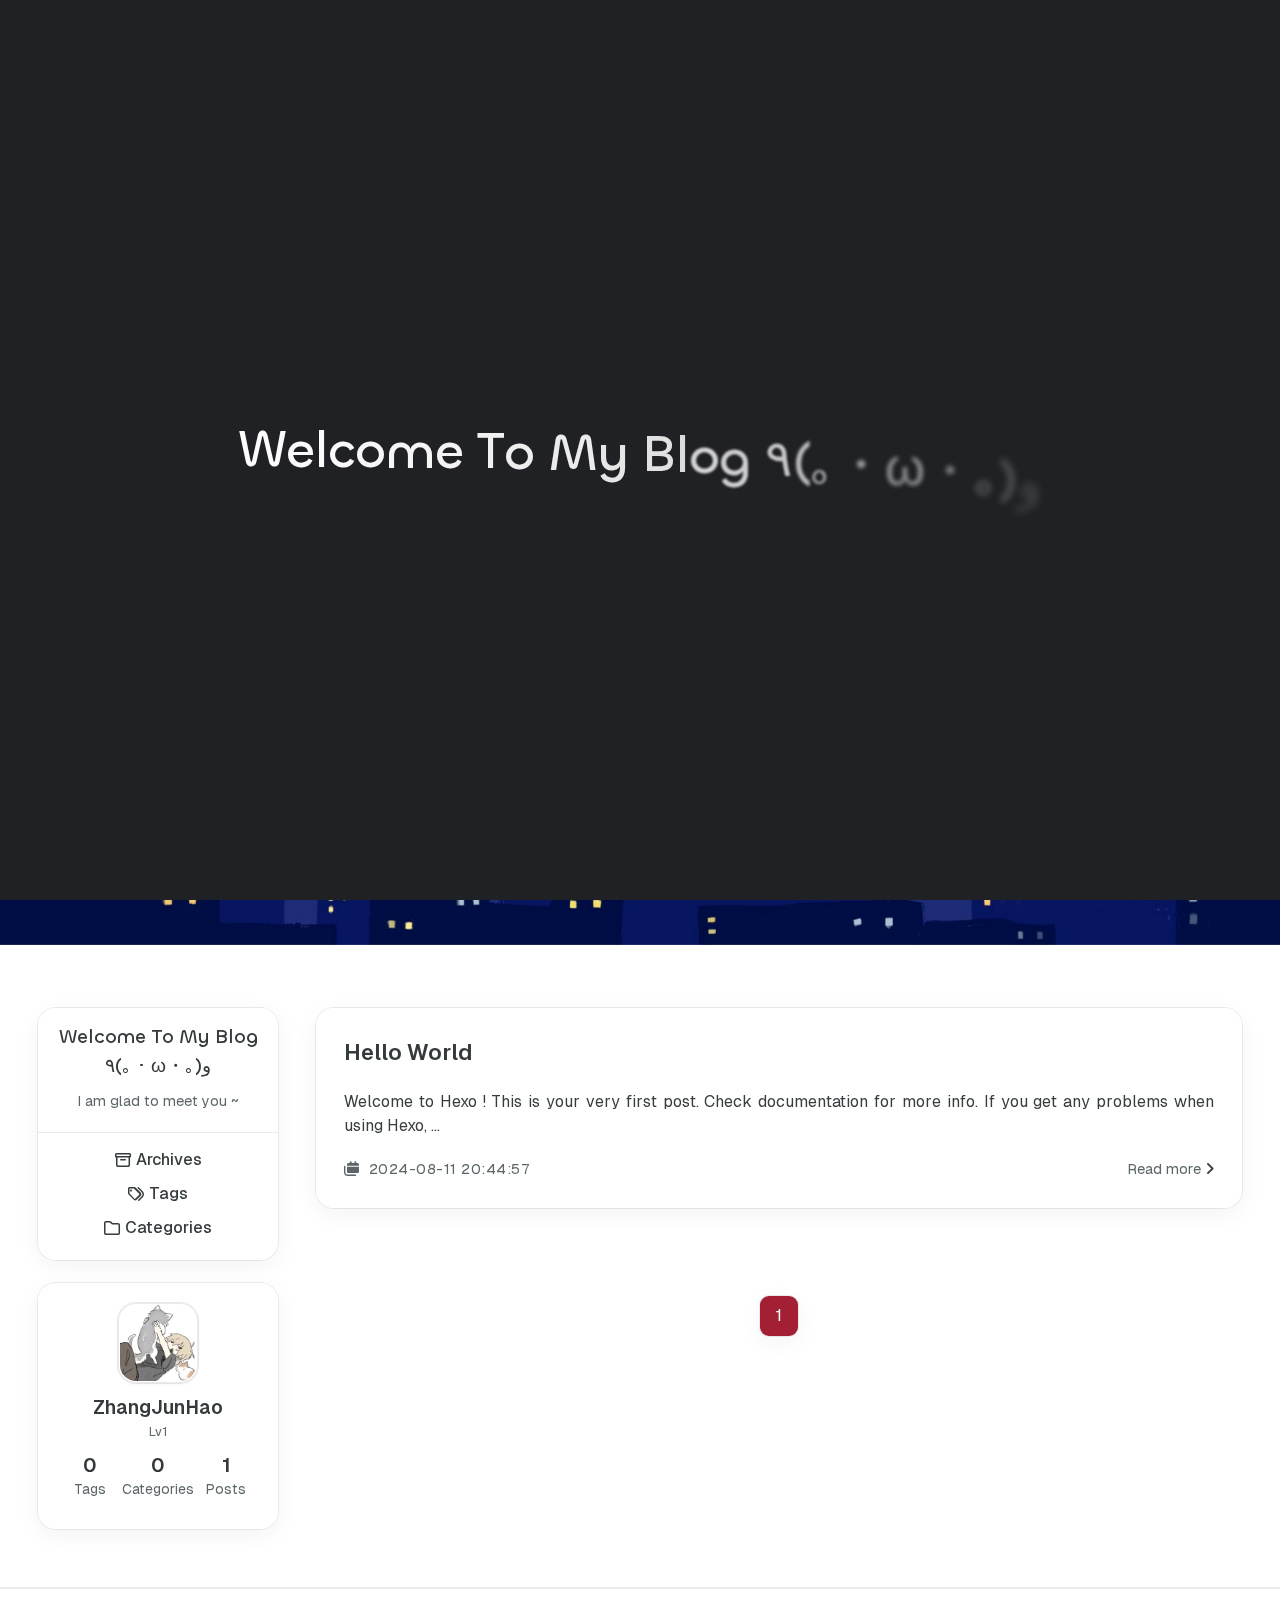
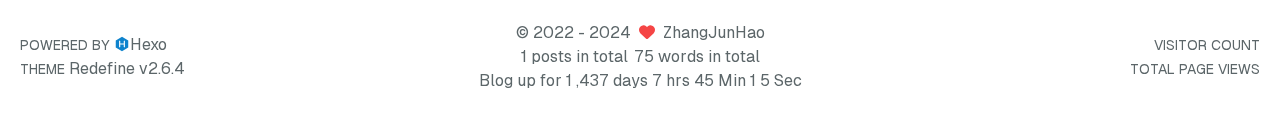
==== index.html @ a55f4c2e "Site updated: 2024-08-12 16:06:13" ====
<!DOCTYPE html>
<html lang="en">
<head>
    <meta charset="utf-8">
    <meta name="viewport" content="width=device-width, initial-scale=1">
    <meta name="keywords" content="Hexo Theme Redefine">
    
    <meta name="author" content="ZhangJunHao">
    <!-- preconnect -->
    <link rel="preconnect" href="https://fonts.googleapis.com">
    <link rel="preconnect" href="https://fonts.gstatic.com" crossorigin>

    
    <!--- Seo Part-->
    
    <link rel="canonical" href="https://zjh.zeabur.app/"/>
    <meta name="robots" content="index,follow">
    <meta name="googlebot" content="index,follow">
    <meta name="revisit-after" content="1 days">
    
        <meta name="description" content="Personal Blog">
<meta property="og:type" content="website">
<meta property="og:title">
<meta property="og:url" content="https://zjh.zeabur.app/index.html">
<meta property="og:site_name">
<meta property="og:description" content="Personal Blog">
<meta property="og:locale" content="en_US">
<meta property="article:author" content="zhangjunhao">
<meta name="twitter:card" content="summary">
    
    
    <!--- Icon Part-->
    <link rel="icon" type="image/png" href="/images/favicon.jpg" sizes="192x192">
    <link rel="apple-touch-icon" sizes="180x180" href="/images/favicon.jpg">
    <meta name="theme-color" content="#A31F34">
    <link rel="shortcut icon" href="/images/favicon.jpg">
    <!--- Page Info-->
    
    <title>
        
        Welcome To My Blog ٩(｡・ω・｡)و
    </title>

    
<link rel="stylesheet" href="/fonts/Chillax/chillax.css">


    <!--- Inject Part-->
    

    
<link rel="stylesheet" href="/css/style.css">


    
        
<link rel="stylesheet" href="/assets/build/styles.css">

    

    
<link rel="stylesheet" href="/fonts/GeistMono/geist-mono.css">

    
<link rel="stylesheet" href="/fonts/Geist/geist.css">

    <!--- Font Part-->
    
    
    
    

    
        
<script src="/js/libs/anime.min.js"></script>

    

    <script id="hexo-configurations">
    window.config = {"hostname":"zjh.zeabur.app","root":"/","language":"en","path":"search.xml"};
    window.theme = {"articles":{"style":{"font_size":"16px","line_height":1.5,"image_border_radius":"14px","image_alignment":"center","image_caption":false,"link_icon":true,"title_alignment":"left","headings_top_spacing":{"h1":"3.2rem","h2":"2.4rem","h3":"1.9rem","h4":"1.6rem","h5":"1.4rem","h6":"1.3rem"}},"word_count":{"enable":true,"count":true,"min2read":true},"author_label":{"enable":true,"auto":false,"list":[]},"code_block":{"copy":true,"style":"mac","font":{"enable":false,"family":null,"url":null}},"toc":{"enable":true,"max_depth":3,"number":false,"expand":true,"init_open":true},"copyright":{"enable":true,"default":"cc_by_nc_sa"},"lazyload":true,"recommendation":{"enable":false,"title":"推荐阅读","limit":3,"mobile_limit":2,"placeholder":"/images/wallhaven-wqery6-light.webp","skip_dirs":[]}},"colors":{"primary":"#A31F34","secondary":null,"default_mode":"light"},"global":{"fonts":{"chinese":{"enable":false,"family":null,"url":null},"english":{"enable":false,"family":null,"url":null}},"content_max_width":"1000px","sidebar_width":"210px","hover":{"shadow":true,"scale":true},"scroll_progress":{"bar":false,"percentage":true},"website_counter":{"url":"https://cn.vercount.one/js","enable":true,"site_pv":true,"site_uv":true,"post_pv":true},"single_page":true,"preloader":true,"open_graph":true,"google_analytics":{"enable":false,"id":null}},"home_banner":{"enable":true,"style":"fixed","image":{"light":"/images/bg_light.jpg","dark":"/images/bg_dark.webp"},"title":"Happy Every Day","subtitle":{"text":["TeRiRi~闪亮登场"],"hitokoto":{"enable":false,"api":"https://v1.hitokoto.cn"},"typing_speed":100,"backing_speed":80,"starting_delay":500,"backing_delay":1500,"loop":true,"smart_backspace":true},"text_color":{"light":"#000000","dark":"#d1d1b6"},"text_style":{"title_size":"2.8rem","subtitle_size":"1.5rem","line_height":1.2},"custom_font":{"enable":false,"family":null,"url":null},"social_links":{"enable":false,"style":"default","links":{"github":null,"instagram":null,"zhihu":null,"twitter":null,"email":null},"qrs":{"weixin":null}}},"plugins":{"feed":{"enable":false},"aplayer":{"enable":false,"type":"fixed","audios":[{"name":null,"artist":null,"url":null,"cover":null,"lrc":null}]},"mermaid":{"enable":false,"version":"9.3.0"}},"version":"2.6.4","navbar":{"auto_hide":false,"color":{"left":"#f78736","right":"#367df7","transparency":35},"width":{"home":"1200px","pages":"1000px"},"links":{"Home":{"path":"/","icon":"fa-regular fa-house"},"Archives":{"path":"/archives","icon":"fa-regular fa-archive"}},"search":{"enable":true,"preload":true}},"page_templates":{"friends_column":2,"tags_style":"blur"},"home":{"sidebar":{"enable":true,"position":"left","first_item":"menu","announcement":"I am glad to meet you ~","show_on_mobile":true,"links":{"Archives":{"path":"/archives","icon":"fa-regular fa-archive"},"Tags":{"path":"/tags","icon":"fa-regular fa-tags"},"Categories":{"path":"/categories","icon":"fa-regular fa-folder"}}},"article_date_format":"YYYY-MM-DD HH:mm:ss","categories":{"enable":true,"limit":3},"tags":{"enable":true,"limit":3}},"footerStart":"2022/8/17 11:45:14"};
    window.lang_ago = {"second":"%s seconds ago","minute":"%s minutes ago","hour":"%s hours ago","day":"%s days ago","week":"%s weeks ago","month":"%s months ago","year":"%s years ago"};
    window.data = {"masonry":false};
  </script>
    
    <!--- Fontawesome Part-->
    
<link rel="stylesheet" href="/fontawesome/fontawesome.min.css">

    
<link rel="stylesheet" href="/fontawesome/brands.min.css">

    
<link rel="stylesheet" href="/fontawesome/solid.min.css">

    
<link rel="stylesheet" href="/fontawesome/regular.min.css">

    
    
    
    
<meta name="generator" content="Hexo 7.3.0"></head>


<body>
<div class="progress-bar-container">
    

    
        <span class="pjax-progress-bar"></span>
<!--        <span class="swup-progress-icon">-->
<!--            <i class="fa-solid fa-circle-notch fa-spin"></i>-->
<!--        </span>-->
    
</div>



    <style>
    :root {
        --preloader-background-color: #fff;
        --preloader-text-color: #000;
    }

    @media (prefers-color-scheme: dark) {
        :root {
            --preloader-background-color: #202124;
            --preloader-text-color: #fff;
        }
    }

    @media (prefers-color-scheme: light) {
        :root {
            --preloader-background-color: #fff;
            --preloader-text-color: #000;
        }
    }

    @media (max-width: 600px) {
        .ml13 {
            font-size: 2.6rem !important; /* Adjust this value as needed */
        }
    }

    .preloader {
        display: flex;
        flex-direction: column;
        gap: 1rem; /* Tailwind 'gap-4' is 1rem */
        align-items: center;
        justify-content: center;
        position: fixed;
        padding: 12px;
        top: 0;
        right: 0;
        bottom: 0;
        left: 0;
        width: 100vw;
        height: 100vh; /* 'h-screen' is 100% of the viewport height */
        background-color: var(--preloader-background-color);
        z-index: 1100; /* 'z-[1100]' sets the z-index */
        transition: opacity 0.2s ease-in-out;
    }

    .ml13 {
        font-size: 3.2rem;
        /* text-transform: uppercase; */
        color: var(--preloader-text-color);
        letter-spacing: -1px;
        font-weight: 500;
        font-family: 'Chillax-Variable', sans-serif;
        text-align: center;
    }

    .ml13 .word {
        display: inline-flex;
        flex-wrap: wrap;
        white-space: nowrap;
    }

    .ml13 .letter {
        display: inline-block;
        line-height: 1em;
    }
</style>

<div class="preloader">
    <h2 class="ml13">
        Welcome To My Blog ٩(｡・ω・｡)و
    </h2>
    <script>
        var textWrapper = document.querySelector('.ml13');
        // Split text into words
        var words = textWrapper.textContent.trim().split(' ');

        // Clear the existing content
        textWrapper.innerHTML = '';

        // Wrap each word and its letters in spans
        words.forEach(function(word) {
            var wordSpan = document.createElement('span');
            wordSpan.classList.add('word');
            wordSpan.innerHTML = word.replace(/\S/g, "<span class='letter'>$&</span>");
            textWrapper.appendChild(wordSpan);
            textWrapper.appendChild(document.createTextNode(' ')); // Add space between words
        });

        var animation = anime.timeline({loop: true})
            .add({
                targets: '.ml13 .letter',
                translateY: [40,0],
                translateZ: 0,
                opacity: [0,1],
                filter: ['blur(5px)', 'blur(0px)'], // Starting from blurred to unblurred
                easing: "easeOutExpo",
                duration: 1400,
                delay: (el, i) => 300 + 30 * i,
            }).add({
                targets: '.ml13 .letter',
                translateY: [0,-40],
                opacity: [1,0],
                filter: ['blur(0px)', 'blur(5px)'], // Ending from unblurred to blurred
                easing: "easeInExpo",
                duration: 1200,
                delay: (el, i) => 100 + 30 * i,
                complete: function() {
                    hidePreloader(); // Call hidePreloader after the animation completes
                }
            });

        let themeStatus = JSON.parse(localStorage.getItem('REDEFINE-THEME-STATUS'))?.isDark;

        // If the theme status is not found in local storage, check the preferred color scheme
        if (themeStatus === undefined || themeStatus === null) {
            if (window.matchMedia && window.matchMedia('(prefers-color-scheme: dark)').matches) {
                themeStatus = 'dark';
            } else {
                themeStatus = 'light';
            }
        }

        // Now you can use the themeStatus variable in your code
        if (themeStatus) {
            document.documentElement.style.setProperty('--preloader-background-color', '#202124');
            document.documentElement.style.setProperty('--preloader-text-color', '#fff');
        } else {
            document.documentElement.style.setProperty('--preloader-background-color', '#fff');
            document.documentElement.style.setProperty('--preloader-text-color', '#000');
        }

        window.addEventListener('load', function () {
            setTimeout(hidePreloader, 5000); // Call hidePreloader after 5000 milliseconds if not already called by animation
        });

        function hidePreloader() {
            var preloader = document.querySelector('.preloader');
            preloader.style.opacity = '0';
            setTimeout(function () {
                preloader.style.display = 'none';
            }, 200);
        }
    </script>
</div>

<main class="page-container" id="swup">

    
        
    <style>
        .home-banner-container {
            background: none !important;
        }
        .home-article-item,
        .sidebar-links,
        .sidebar-content,
        a.page-number,
        a.extend,
        .sidebar-links .links:hover,
        .right-bottom-tools,
        footer.footer {
            background-color: var(--background-color-transparent-80) !important;
        }
        .right-bottom-tools:hover,
        a.page-number:hover,
        a.extend:hover {
            background-color: var(--primary-color) !important;
        }
        .site-info,
        .home-article-sticky-label {
            background-color: var(--background-color-transparent-15) !important;
        }
        .home-article-sticky-label {
            backdrop-filter: none !important;
        }
    </style>
    <div class="home-banner-background transition-fade fixed top-0 left-0 w-screen h-screen scale-125 sm:scale-110 box-border will-change-transform bg-cover">
        <img src="/images/bg_light.jpg" alt="home-banner-background" class="w-full h-full object-cover dark:hidden">
        <img src="/images/bg_dark.webp" alt="home-banner-background" class="w-full h-full object-cover hidden dark:block">
    </div>


<div class="home-banner-container flex justify-center items-center transition-fade relative">
    
    <div class="content mt-8 flex flex-col justify-center items-center">
        <div class="description flex flex-col justify-center items-center w-screen font-medium text-center"
        
        >
            Happy Every Day
            
            
                <p><i id="subtitle"></i></p>
            
        </div>
        
    </div>
    <script>
        const scrollToMain = ()=> {
            console.log('scroll');
            const target = document.querySelector('.main-content-container');
            target.scrollIntoView({ behavior: 'smooth'});
        }
    </script>
</div>
    

    <div class="main-content-container">


        <div class="main-content-header">
            <header class="navbar-container px-6 md:px-12">

    <div class="navbar-content has-home-banner">
        <div class="left">
            
                <a class="logo-image" href="/">
                    <img src="/images/logo.jpg">
                </a>
            
            <a class="logo-title" href="/">
                <h1>
                Welcome To My Blog ٩(｡・ω・｡)و
                </h1>
            </a>
        </div>

        <div class="right">
            <!-- PC -->
            <div class="desktop">
                <ul class="navbar-list">
                    
                        
                            

                            <li class="navbar-item">
                                <!-- Menu -->
                                <a class="active"
                                   href="/"
                                        >
                                    <i class="fa-regular fa-house fa-fw"></i>
                                    HOME
                                    
                                </a>

                                <!-- Submenu -->
                                
                            </li>
                    
                        
                            

                            <li class="navbar-item">
                                <!-- Menu -->
                                <a class=""
                                   href="/archives"
                                        >
                                    <i class="fa-regular fa-archive fa-fw"></i>
                                    ARCHIVES
                                    
                                </a>

                                <!-- Submenu -->
                                
                            </li>
                    
                    
                        <li class="navbar-item search search-popup-trigger">
                            <i class="fa-solid fa-magnifying-glass"></i>
                        </li>
                    
                </ul>
            </div>
            <!-- Mobile -->
            <div class="mobile">
                
                    <div class="icon-item search search-popup-trigger"><i class="fa-solid fa-magnifying-glass"></i>
                    </div>
                
                <div class="icon-item navbar-bar">
                    <div class="navbar-bar-middle"></div>
                </div>
            </div>
        </div>
    </div>

    <!-- Mobile sheet -->
    <div class="navbar-drawer h-screen w-full absolute top-0 left-0 bg-background-color flex flex-col justify-between">
        <ul class="drawer-navbar-list flex flex-col px-4 justify-center items-start">
            
                
                    

                    <li class="drawer-navbar-item text-base my-1.5 flex flex-col w-full">
                        
                        <a class="py-1.5 px-2 flex flex-row items-center justify-between gap-1 hover:!text-primary active:!text-primary text-2xl font-semibold group border-b border-border-color hover:border-primary w-full active"
                           href="/"
                        >
                            <span>
                                HOME
                            </span>
                            
                                <i class="fa-regular fa-house fa-sm fa-fw"></i>
                            
                        </a>
                        

                        
                    </li>
            
                
                    

                    <li class="drawer-navbar-item text-base my-1.5 flex flex-col w-full">
                        
                        <a class="py-1.5 px-2 flex flex-row items-center justify-between gap-1 hover:!text-primary active:!text-primary text-2xl font-semibold group border-b border-border-color hover:border-primary w-full "
                           href="/archives"
                        >
                            <span>
                                ARCHIVES
                            </span>
                            
                                <i class="fa-regular fa-archive fa-sm fa-fw"></i>
                            
                        </a>
                        

                        
                    </li>
            

            
            
                
                    
                    
                    <li class="drawer-navbar-item text-base my-1.5 flex flex-col w-full">
                        <a class="py-1.5 px-2 flex flex-row items-center justify-between gap-1 hover:!text-primary active:!text-primary text-2xl font-semibold group border-b border-border-color hover:border-primary w-full active"
                           href="/tags"
                        >
                            <span>Tags</span>
                            <i class="fa-regular fa-tags fa-sm fa-fw"></i>
                        </a>
                    </li>
                
                    
                    <li class="drawer-navbar-item text-base my-1.5 flex flex-col w-full">
                        <a class="py-1.5 px-2 flex flex-row items-center justify-between gap-1 hover:!text-primary active:!text-primary text-2xl font-semibold group border-b border-border-color hover:border-primary w-full active"
                           href="/categories"
                        >
                            <span>Categories</span>
                            <i class="fa-regular fa-folder fa-sm fa-fw"></i>
                        </a>
                    </li>
                
            
        </ul>

        <div class="statistics flex justify-around my-2.5">
    <a class="item tag-count-item flex flex-col justify-center items-center w-20" href="/tags">
        <div class="number text-2xl sm:text-xl text-second-text-color font-semibold">0</div>
        <div class="label text-third-text-color text-sm">Tags</div>
    </a>
    <a class="item tag-count-item flex flex-col justify-center items-center w-20" href="/categories">
        <div class="number text-2xl sm:text-xl text-second-text-color font-semibold">0</div>
        <div class="label text-third-text-color text-sm">Categories</div>
    </a>
    <a class="item tag-count-item flex flex-col justify-center items-center w-20" href="/archives">
        <div class="number text-2xl sm:text-xl text-second-text-color font-semibold">1</div>
        <div class="label text-third-text-color text-sm">Posts</div>
    </a>
</div>
    </div>

    <div class="window-mask"></div>

</header>


        </div>

        <div class="main-content-body">

            
                <div class="home-sidebar-container">
    <div class="sticky-container sticky">
        
        
            
                <div class="sidebar-links">
                    <div class="site-info">
                        <div class="site-name">Welcome To My Blog ٩(｡・ω・｡)و</div>
                        
                            <div class="announcement">
                                I am glad to meet you ~
                            </div>
                        
                    </div>
                    
                        
                            
                                <a class="links" href="/archives">
                                    
                                        <i class="fa-regular fa-archive icon-space"></i>
                                    
                                    <span class="link-name">Archives</span>
                                </a>
                            
                        
                            
                                <a class="links" href="/tags">
                                    
                                        <i class="fa-regular fa-tags icon-space"></i>
                                    
                                    <span class="link-name">Tags</span>
                                </a>
                            
                        
                            
                                <a class="links" href="/categories">
                                    
                                        <i class="fa-regular fa-folder icon-space"></i>
                                    
                                    <span class="link-name">Categories</span>
                                </a>
                            
                        
                    
                </div>
            
            <div class="sidebar-content"  marginTop >
                <div class="avatar flex justify-center">
    <img src="/images/avatar.jpg">
</div>
                <div class="author flex flex-col justify-center my-2.5 mx-0">
    <div class="name">ZhangJunHao</div>
    
        <div class="label">Lv1</div>
    
</div>
                <div class="statistics flex justify-around my-2.5">
    <a class="item tag-count-item flex flex-col justify-center items-center w-20" href="/tags">
        <div class="number text-2xl sm:text-xl text-second-text-color font-semibold">0</div>
        <div class="label text-third-text-color text-sm">Tags</div>
    </a>
    <a class="item tag-count-item flex flex-col justify-center items-center w-20" href="/categories">
        <div class="number text-2xl sm:text-xl text-second-text-color font-semibold">0</div>
        <div class="label text-third-text-color text-sm">Categories</div>
    </a>
    <a class="item tag-count-item flex flex-col justify-center items-center w-20" href="/archives">
        <div class="number text-2xl sm:text-xl text-second-text-color font-semibold">1</div>
        <div class="label text-third-text-color text-sm">Posts</div>
    </a>
</div>
            </div>
        

    </div>
</div>

            

            <div class="main-content">

                
                    <div class="home-content-container">
    <ul class="home-article-list">
        
            <li class="home-article-item">

                

                

                
                <div class="flex flex-col gap-5 px-7 pb-7 pt-7">
                    <h3 class="home-article-title">
                        <a href="/2024/08/11/hello-world/">
                            Hello World
                        </a>
                    </h3>

                    <div class="home-article-content markdown-body">
                        
                            Welcome to Hexo ! This is your very first post. Check documentation  for more info. If you get any problems when using Hexo, ...
                        
                    </div>

                    <div class="home-article-meta-info-container">
    <div class="home-article-meta-info">
        <span><i class="fa-solid fa-calendars"></i>&nbsp;
            <span class="home-article-date" data-date="Sun Aug 11 2024 20:44:57 GMT+0800">
                
                    2024-08-11 20:44:57
                
            </span>
        </span>
        
        
    </div>

    <a href="/2024/08/11/hello-world/">Read more<span class="seo-reader-text">Hello World</span>&nbsp;<i class="fa-solid fa-angle-right"></i></a>
</div>

                </div>
            </li>
        
    </ul>

    <div class="home-paginator px-7 py-5">
        <div class="paginator">
    <span class="page-number current">1</span>
</div>

    </div>
</div>

                    <div class="comment-container pjax"></div>
                

            </div>

            

        </div>

        <div class="main-content-footer">
            <footer class="footer mt-5 py-5 h-auto text-base text-third-text-color relative border-t-2 border-t-border-color">
    <div class="info-container py-3 text-center">
        
        <div class="text-center">
            &copy;
            
              <span>2022</span>
              -
            
            2024&nbsp;&nbsp;<i class="fa-solid fa-heart fa-beat" style="--fa-animation-duration: 0.5s; color: #f54545"></i>&nbsp;&nbsp;<a href="/">ZhangJunHao</a>
            
                
                <p class="post-count space-x-0.5">
                    <span>
                        1 posts in total
                    </span>
                    
                        <span>
                            75 words in total
                        </span>
                    
                </p>
            
        </div>
        
            <script data-swup-reload-script src="https://cn.vercount.one/js"></script>
            <div class="relative text-center lg:absolute lg:right-[20px] lg:top-1/2 lg:-translate-y-1/2 lg:text-right">
                
                    <span id="busuanzi_container_site_uv" class="lg:!block">
                        <span class="text-sm">VISITOR COUNT</span>
                        <span id="busuanzi_value_site_uv"></span>
                    </span>
                
                
                    <span id="busuanzi_container_site_pv" class="lg:!block">
                        <span class="text-sm">TOTAL PAGE VIEWS</span>
                        <span id="busuanzi_value_site_pv"></span>
                    </span>
                
            </div>
        
        <div class="relative text-center lg:absolute lg:left-[20px] lg:top-1/2 lg:-translate-y-1/2 lg:text-left">
            <span class="lg:block text-sm">POWERED BY <?xml version="1.0" encoding="utf-8"?><!DOCTYPE svg PUBLIC "-//W3C//DTD SVG 1.1//EN" "http://www.w3.org/Graphics/SVG/1.1/DTD/svg11.dtd"><svg class="relative top-[2px] inline-block align-baseline" version="1.1" id="圖層_1" xmlns="http://www.w3.org/2000/svg" xmlns:xlink="http://www.w3.org/1999/xlink" x="0px" y="0px" width="1rem" height="1rem" viewBox="0 0 512 512" enable-background="new 0 0 512 512" xml:space="preserve"><path fill="#0E83CD" d="M256.4,25.8l-200,115.5L56,371.5l199.6,114.7l200-115.5l0.4-230.2L256.4,25.8z M349,354.6l-18.4,10.7l-18.6-11V275H200v79.6l-18.4,10.7l-18.6-11v-197l18.5-10.6l18.5,10.8V237h112v-79.6l18.5-10.6l18.5,10.8V354.6z"/></svg><a target="_blank" class="text-base" href="https://hexo.io">Hexo</a></span>
            <span class="text-sm lg:block">THEME&nbsp;<a class="text-base" target="_blank" href="https://github.com/EvanNotFound/hexo-theme-redefine">Redefine v2.6.4</a></span>
        </div>
        
        
            <div>
                Blog up for <span class="odometer" id="runtime_days" ></span> days <span class="odometer" id="runtime_hours"></span> hrs <span class="odometer" id="runtime_minutes"></span> Min <span class="odometer" id="runtime_seconds"></span> Sec
            </div>
        
        
            <script data-swup-reload-script>
                try {
                    function odometer_init() {
                    const elements = document.querySelectorAll('.odometer');
                    elements.forEach(el => {
                        new Odometer({
                            el,
                            format: '( ddd).dd',
                            duration: 200
                        });
                    });
                    }
                    odometer_init();
                } catch (error) {}
            </script>
        
        
        
    </div>  
</footer>
        </div>
    </div>

    

    <div class="right-side-tools-container">
        <div class="side-tools-container">
    <ul class="hidden-tools-list">
        <li class="right-bottom-tools tool-font-adjust-plus flex justify-center items-center">
            <i class="fa-regular fa-magnifying-glass-plus"></i>
        </li>

        <li class="right-bottom-tools tool-font-adjust-minus flex justify-center items-center">
            <i class="fa-regular fa-magnifying-glass-minus"></i>
        </li>

        <li class="right-bottom-tools tool-dark-light-toggle flex justify-center items-center">
            <i class="fa-regular fa-moon"></i>
        </li>

        <!-- rss -->
        

        

        <li class="right-bottom-tools tool-scroll-to-bottom flex justify-center items-center">
            <i class="fa-regular fa-arrow-down"></i>
        </li>
    </ul>

    <ul class="visible-tools-list">
        <li class="right-bottom-tools toggle-tools-list flex justify-center items-center">
            <i class="fa-regular fa-cog fa-spin"></i>
        </li>
        
            <li class="right-bottom-tools tool-scroll-to-top flex justify-center items-center">
                <i class="arrow-up fas fa-arrow-up"></i>
                <span class="percent"></span>
            </li>
        
        
    </ul>
</div>

    </div>

    <div class="image-viewer-container">
    <img src="">
</div>


    
        <div class="search-pop-overlay">
    <div class="popup search-popup">
        <div class="search-header">
          <span class="search-input-field-pre">
            <i class="fa-solid fa-keyboard"></i>
          </span>
            <div class="search-input-container">
                <input autocomplete="off"
                       autocorrect="off"
                       autocapitalize="off"
                       placeholder="Search..."
                       spellcheck="false"
                       type="search"
                       class="search-input"
                >
            </div>
            <span class="popup-btn-close">
                <i class="fa-solid fa-times"></i>
            </span>
        </div>
        <div id="search-result">
            <div id="no-result">
                <i class="fa-solid fa-spinner fa-spin-pulse fa-5x fa-fw"></i>
            </div>
        </div>
    </div>
</div>

    

</main>


    
<script src="/js/libs/Swup.min.js"></script>

<script src="/js/libs/SwupSlideTheme.min.js"></script>

<script src="/js/libs/SwupScriptsPlugin.min.js"></script>

<script src="/js/libs/SwupProgressPlugin.min.js"></script>

<script src="/js/libs/SwupScrollPlugin.min.js"></script>

<script src="/js/libs/SwupPreloadPlugin.min.js"></script>

<script>
    const swup = new Swup({
        plugins: [
            new SwupScriptsPlugin({
                optin: true,
            }),
            new SwupProgressPlugin(),
            new SwupScrollPlugin({
                offset: 80,
            }),
            new SwupSlideTheme({
                mainElement: ".main-content-body",
            }),
            new SwupPreloadPlugin(),
        ],
        containers: ["#swup"],
    });
</script>








<script src="/js/tools/imageViewer.js" type="module"></script>

<script src="/js/utils.js" type="module"></script>

<script src="/js/main.js" type="module"></script>

<script src="/js/layouts/navbarShrink.js" type="module"></script>

<script src="/js/tools/scrollTopBottom.js" type="module"></script>

<script src="/js/tools/lightDarkSwitch.js" type="module"></script>

<script src="/js/layouts/categoryList.js" type="module"></script>



    
<script src="/js/tools/localSearch.js" type="module"></script>




    
<script src="/js/tools/codeBlock.js" type="module"></script>




    
<script src="/js/layouts/lazyload.js" type="module"></script>




    
<script src="/js/tools/runtime.js"></script>

    
<script src="/js/libs/odometer.min.js"></script>

    
<link rel="stylesheet" href="/assets/odometer-theme-minimal.css">




  
<script src="/js/libs/Typed.min.js"></script>

  
<script src="/js/plugins/typed.js" type="module"></script>









<div class="post-scripts" data-swup-reload-script>
    
        
<script src="/js/tools/tocToggle.js" type="module"></script>

<script src="/js/layouts/toc.js" type="module"></script>

<script src="/js/plugins/tabs.js" type="module"></script>

    
</div>


</body>
</html>
---- fonts/Chillax/chillax.css ----
/**
 * @license
 *
 * Font Family: Chillax
 * Designed by: Manushi Parikh
 * URL: https://www.fontshare.com/fonts/chillax
 * © 2023 Indian Type Foundry
 *
 * Font Style:
 * Chillax Variable(Variable font)
 *
*/


/**
* This is a variable font
* You can controll variable axes as shown below:
* font-variation-settings: 'wght' 700.0;
*
* available axes:

* 'wght' (range from 200.0 to 700.0)

*/

@font-face {
    font-family: 'Chillax-Variable';
    src:local('Chillax-Variable'),
        local('ChillaxVariable'),
        local('Chillax Variable'),
        local('Chillax'),
        url('Chillax-Variable.woff2') format('woff2'),
        url('Chillax-Variable.woff') format('woff'),
        url('Chillax-Variable.ttf') format('truetype');
    font-weight: 200 700;
    font-display: swap;
    font-style: normal;
}
---- css/style.css ----
@tailwind base;
@tailwind components;
@tailwind utilities;
.fade-in-down-animation {
  animation-fill-mode: both;
  animation-duration: 1s;
  animation-name: fade-in-down;
  will-change: transform;
}
.title-hover-animation {
  display: inline-block;
  position: relative;
  border-bottom: none;
  line-height: 1.3;
  vertical-align: top;
  color: var(--second-text-color);
}
.title-hover-animation::before {
  content: '';
  position: absolute;
  width: 100%;
  height: 2px;
  bottom: -4px;
  left: 0;
  background-color: var(--second-text-color);
  visibility: hidden;
  transform: scaleX(0);
  transition-property: color, background, box-shadow, border-color, visibility, transform;
  transition-delay: 0s, 0s, 0s, 0s, 0s, 0s;
  transition-duration: 0.2s, 0.2s, 0.2s, 0.2s, 0.2s, 0.2s;
  transition-timing-function: ease, ease, ease, ease, ease-in-out, ease-in-out;
}
@-moz-keyframes fade-in-down {
  0% {
    opacity: 0;
    transform: translateY(-50px);
  }
  100% {
    opacity: 1;
    transform: translateY(0);
  }
}
@-webkit-keyframes fade-in-down {
  0% {
    opacity: 0;
    transform: translateY(-50px);
  }
  100% {
    opacity: 1;
    transform: translateY(0);
  }
}
@-o-keyframes fade-in-down {
  0% {
    opacity: 0;
    transform: translateY(-50px);
  }
  100% {
    opacity: 1;
    transform: translateY(0);
  }
}
@keyframes fade-in-down {
  0% {
    opacity: 0;
    transform: translateY(-50px);
  }
  100% {
    opacity: 1;
    transform: translateY(0);
  }
}
@-moz-keyframes icon-animate {
  0%, 100% {
    transform: scale(1);
  }
  10%, 30% {
    transform: scale(0.88);
  }
  20%, 40%, 60%, 80% {
    transform: scale(1.08);
  }
  50%, 70% {
    transform: scale(1.08);
  }
}
@-webkit-keyframes icon-animate {
  0%, 100% {
    transform: scale(1);
  }
  10%, 30% {
    transform: scale(0.88);
  }
  20%, 40%, 60%, 80% {
    transform: scale(1.08);
  }
  50%, 70% {
    transform: scale(1.08);
  }
}
@-o-keyframes icon-animate {
  0%, 100% {
    transform: scale(1);
  }
  10%, 30% {
    transform: scale(0.88);
  }
  20%, 40%, 60%, 80% {
    transform: scale(1.08);
  }
  50%, 70% {
    transform: scale(1.08);
  }
}
@keyframes icon-animate {
  0%, 100% {
    transform: scale(1);
  }
  10%, 30% {
    transform: scale(0.88);
  }
  20%, 40%, 60%, 80% {
    transform: scale(1.08);
  }
  50%, 70% {
    transform: scale(1.08);
  }
}
:root {
  --background-color: #fff;
  --background-color-transparent: rgba(255,255,255,0.6);
  --background-color-transparent-15: rgba(255,255,255,0.15);
  --background-color-transparent-40: rgba(255,255,255,0.4);
  --background-color-transparent-80: rgba(255,255,255,0.8);
  --second-background-color: #fafafa;
  --third-background-color: #f7f7f7;
  --third-background-color-transparent: rgba(241,241,241,0.6);
  --primary-color: #a31f34;
  --first-text-color: #323739;
  --second-text-color: #343a3c;
  --third-text-color: #5c6669;
  --fourth-text-color: #eaeced;
  --default-text-color: #373d3f;
  --invert-text-color: #bebec6;
  --border-color: rgba(0,0,0,0.08);
  --selection-color: #be243c;
  --shadow-color-1: rgba(0,0,0,0.08);
  --shadow-color-2: rgba(0,0,0,0.05);
  --shadow-hover-color: rgba(0,0,0,0.28);
  --scrollbar-color: #c1c1c1;
  --scrollbar-color-hover: #a1a1a1;
  --scroll-bar-bg-color: #fafafa;
  --link-color: #323739;
  --copyright-info-color: #c03;
  --avatar-background-color: #06c;
  --pjax-progress-bar-color: linear-gradient(45deg, #f10006, #ef5b00, #e59c01, #19ca05, #00cab5, #0264c8, #c303c3);
  --archive-timeline-last-child-color: linear-gradient(to bottom, #e8e8e8 60%, rgba(0,0,0,0) 100%) 1 100%;
  --note-blue-title-bg: #d6f7fb;
  --note-red-title-bg: #fde9e9;
  --note-cyan-title-bg: #e9fdf9;
  --note-green-title-bg: #e9fde9;
  --note-yellow-title-bg: #fdf9e9;
  --note-gray-title-bg: #f9f9f9;
  --note-type-title-bg: #fdf3e9;
  --note-black-title-bg: #e9e9e9;
  --note-purple-title-bg: #f9e9fd;
  --home-banner-text-color: #000;
  --home-banner-icons-container-border-color: rgba(255,255,255,0.35);
  --home-banner-icons-container-background-color: rgba(255,255,255,0.3);
  --redefine-box-shadow: var(--shadow-color-2) 0px 6px 24px 0px, var(--shadow-color-1) 0px 0px 0px 1px;
  --redefine-box-shadow-hover: var(--shadow-color-2) 0px 6px 24px 0px, var(--shadow-color-1) 0px 0px 0px 1px, var(--shadow-color-1) 0px 0px 0px 1px inset;
  --redefine-box-shadow-flat: var(--shadow-color-2) 0px 1px 4px 0px, var(--shadow-color-1) 0px 0px 0px 1px;
  --redefine-box-shadow-flat-hover: var(--shadow-color-2) 0px 1px 4px 0px, var(--shadow-color-1) 0px 0px 0px 1px, var(--shadow-color-1) 0px 0px 0px 1px inset;
  --mermaid-theme: '';
}
@media (prefers-color-scheme: light) {
  :root {
    --background-color: #fff;
    --background-color-transparent: rgba(255,255,255,0.6);
    --background-color-transparent-15: rgba(255,255,255,0.15);
    --background-color-transparent-40: rgba(255,255,255,0.4);
    --background-color-transparent-80: rgba(255,255,255,0.8);
    --second-background-color: #fafafa;
    --third-background-color: #f7f7f7;
    --third-background-color-transparent: rgba(241,241,241,0.6);
    --primary-color: #a31f34;
    --first-text-color: #323739;
    --second-text-color: #343a3c;
    --third-text-color: #5c6669;
    --fourth-text-color: #eaeced;
    --default-text-color: #373d3f;
    --invert-text-color: #bebec6;
    --border-color: rgba(0,0,0,0.08);
    --selection-color: #be243c;
    --shadow-color-1: rgba(0,0,0,0.08);
    --shadow-color-2: rgba(0,0,0,0.05);
    --shadow-hover-color: rgba(0,0,0,0.28);
    --scrollbar-color: #c1c1c1;
    --scrollbar-color-hover: #a1a1a1;
    --scroll-bar-bg-color: #fafafa;
    --link-color: #323739;
    --copyright-info-color: #c03;
    --avatar-background-color: #06c;
    --pjax-progress-bar-color: linear-gradient(45deg, #f10006, #ef5b00, #e59c01, #19ca05, #00cab5, #0264c8, #c303c3);
    --archive-timeline-last-child-color: linear-gradient(to bottom, #e8e8e8 60%, rgba(0,0,0,0) 100%) 1 100%;
    --note-blue-title-bg: #d6f7fb;
    --note-red-title-bg: #fde9e9;
    --note-cyan-title-bg: #e9fdf9;
    --note-green-title-bg: #e9fde9;
    --note-yellow-title-bg: #fdf9e9;
    --note-gray-title-bg: #f9f9f9;
    --note-type-title-bg: #fdf3e9;
    --note-black-title-bg: #e9e9e9;
    --note-purple-title-bg: #f9e9fd;
    --home-banner-text-color: #000;
    --home-banner-icons-container-border-color: rgba(255,255,255,0.35);
    --home-banner-icons-container-background-color: rgba(255,255,255,0.3);
    --redefine-box-shadow: var(--shadow-color-2) 0px 6px 24px 0px, var(--shadow-color-1) 0px 0px 0px 1px;
    --redefine-box-shadow-hover: var(--shadow-color-2) 0px 6px 24px 0px, var(--shadow-color-1) 0px 0px 0px 1px, var(--shadow-color-1) 0px 0px 0px 1px inset;
    --redefine-box-shadow-flat: var(--shadow-color-2) 0px 1px 4px 0px, var(--shadow-color-1) 0px 0px 0px 1px;
    --redefine-box-shadow-flat-hover: var(--shadow-color-2) 0px 1px 4px 0px, var(--shadow-color-1) 0px 0px 0px 1px, var(--shadow-color-1) 0px 0px 0px 1px inset;
    --mermaid-theme: '';
  }
}
@media (prefers-color-scheme: dark) {
  :root {
    --background-color: #202124;
    --background-color-transparent: rgba(32,33,36,0.4);
    --background-color-transparent-15: rgba(32,33,36,0.15);
    --background-color-transparent-40: rgba(32,33,36,0.4);
    --background-color-transparent-80: rgba(32,33,36,0.8);
    --second-background-color: #242529;
    --third-background-color: #292b2f;
    --third-background-color-transparent: rgba(32,33,36,0.6);
    --primary-color: #a31f34;
    --first-text-color: #d2d2d7;
    --second-text-color: #cbcbd1;
    --third-text-color: #9595a2;
    --fourth-text-color: #242429;
    --default-text-color: #bebec6;
    --invert-text-color: #373d3f;
    --border-color: rgba(255,255,255,0.08);
    --selection-color: #be243c;
    --shadow-color-1: rgba(255,255,255,0.08);
    --shadow-color-2: rgba(255,255,255,0.05);
    --shadow-hover-color: rgba(69,69,69,0.28);
    --scrollbar-color: #898989;
    --scrollbar-color-hover: #a1a1a1;
    --scroll-bar-bg-color: #2a2c30;
    --link-color: #c5c5cc;
    --copyright-info-color: #a30029;
    --avatar-background-color: #005cb8;
    --pjax-progress-bar-color: linear-gradient(45deg, #ea404a, #ea722f, #e9a71f, #67e559, #18ecec, #1b85f1, #ee1dee);
    --archive-timeline-last-child-color: linear-gradient(to bottom, #323232 60%, rgba(255,255,255,0) 100%) 1 100%;
    --note-blue-title-bg: #1e3e46;
    --note-red-title-bg: #4e1e1e;
    --note-cyan-title-bg: #1e4e4e;
    --note-green-title-bg: #1e4e1e;
    --note-yellow-title-bg: #4e4e1e;
    --note-gray-title-bg: #4e4e4e;
    --note-type-title-bg: #4e3a1e;
    --note-black-title-bg: #1e1e1e;
    --note-purple-title-bg: #4e1e4e;
    --home-banner-text-color: #d1d1b6;
    --home-banner-icons-container-border-color: rgba(197,197,197,0.35);
    --home-banner-icons-container-background-color: rgba(197,197,197,0.3);
    --redefine-box-shadow: var(--shadow-color-2) 0px 6px 24px 0px, var(--shadow-color-1) 0px 0px 0px 1px;
    --redefine-box-shadow-hover: var(--shadow-color-2) 0px 6px 24px 0px, var(--shadow-color-1) 0px 0px 0px 1px, var(--shadow-color-1) 0px 0px 0px 1px inset;
    --redefine-box-shadow-flat: var(--shadow-color-2) 0px 1px 4px 0px, var(--shadow-color-1) 0px 0px 0px 1px;
    --redefine-box-shadow-flat-hover: var(--shadow-color-2) 0px 1px 4px 0px, var(--shadow-color-1) 0px 0px 0px 1px, var(--shadow-color-1) 0px 0px 0px 1px inset;
    --mermaid-theme: '';
  }
}
.light-mode {
  --background-color: #fff;
  --background-color-transparent: rgba(255,255,255,0.6);
  --background-color-transparent-15: rgba(255,255,255,0.15);
  --background-color-transparent-40: rgba(255,255,255,0.4);
  --background-color-transparent-80: rgba(255,255,255,0.8);
  --second-background-color: #fafafa;
  --third-background-color: #f7f7f7;
  --third-background-color-transparent: rgba(241,241,241,0.6);
  --primary-color: #a31f34;
  --first-text-color: #323739;
  --second-text-color: #343a3c;
  --third-text-color: #5c6669;
  --fourth-text-color: #eaeced;
  --default-text-color: #373d3f;
  --invert-text-color: #bebec6;
  --border-color: rgba(0,0,0,0.08);
  --selection-color: #be243c;
  --shadow-color-1: rgba(0,0,0,0.08);
  --shadow-color-2: rgba(0,0,0,0.05);
  --shadow-hover-color: rgba(0,0,0,0.28);
  --scrollbar-color: #c1c1c1;
  --scrollbar-color-hover: #a1a1a1;
  --scroll-bar-bg-color: #fafafa;
  --link-color: #323739;
  --copyright-info-color: #c03;
  --avatar-background-color: #06c;
  --pjax-progress-bar-color: linear-gradient(45deg, #f10006, #ef5b00, #e59c01, #19ca05, #00cab5, #0264c8, #c303c3);
  --archive-timeline-last-child-color: linear-gradient(to bottom, #e8e8e8 60%, rgba(0,0,0,0) 100%) 1 100%;
  --note-blue-title-bg: #d6f7fb;
  --note-red-title-bg: #fde9e9;
  --note-cyan-title-bg: #e9fdf9;
  --note-green-title-bg: #e9fde9;
  --note-yellow-title-bg: #fdf9e9;
  --note-gray-title-bg: #f9f9f9;
  --note-type-title-bg: #fdf3e9;
  --note-black-title-bg: #e9e9e9;
  --note-purple-title-bg: #f9e9fd;
  --home-banner-text-color: #000;
  --home-banner-icons-container-border-color: rgba(255,255,255,0.35);
  --home-banner-icons-container-background-color: rgba(255,255,255,0.3);
  --redefine-box-shadow: var(--shadow-color-2) 0px 6px 24px 0px, var(--shadow-color-1) 0px 0px 0px 1px;
  --redefine-box-shadow-hover: var(--shadow-color-2) 0px 6px 24px 0px, var(--shadow-color-1) 0px 0px 0px 1px, var(--shadow-color-1) 0px 0px 0px 1px inset;
  --redefine-box-shadow-flat: var(--shadow-color-2) 0px 1px 4px 0px, var(--shadow-color-1) 0px 0px 0px 1px;
  --redefine-box-shadow-flat-hover: var(--shadow-color-2) 0px 1px 4px 0px, var(--shadow-color-1) 0px 0px 0px 1px, var(--shadow-color-1) 0px 0px 0px 1px inset;
  --mermaid-theme: '';
}
.dark-mode {
  --background-color: #202124;
  --background-color-transparent: rgba(32,33,36,0.4);
  --background-color-transparent-15: rgba(32,33,36,0.15);
  --background-color-transparent-40: rgba(32,33,36,0.4);
  --background-color-transparent-80: rgba(32,33,36,0.8);
  --second-background-color: #242529;
  --third-background-color: #292b2f;
  --third-background-color-transparent: rgba(32,33,36,0.6);
  --primary-color: #a31f34;
  --first-text-color: #d2d2d7;
  --second-text-color: #cbcbd1;
  --third-text-color: #9595a2;
  --fourth-text-color: #242429;
  --default-text-color: #bebec6;
  --invert-text-color: #373d3f;
  --border-color: rgba(255,255,255,0.08);
  --selection-color: #be243c;
  --shadow-color-1: rgba(255,255,255,0.08);
  --shadow-color-2: rgba(255,255,255,0.05);
  --shadow-hover-color: rgba(69,69,69,0.28);
  --scrollbar-color: #898989;
  --scrollbar-color-hover: #a1a1a1;
  --scroll-bar-bg-color: #2a2c30;
  --link-color: #c5c5cc;
  --copyright-info-color: #a30029;
  --avatar-background-color: #005cb8;
  --pjax-progress-bar-color: linear-gradient(45deg, #ea404a, #ea722f, #e9a71f, #67e559, #18ecec, #1b85f1, #ee1dee);
  --archive-timeline-last-child-color: linear-gradient(to bottom, #323232 60%, rgba(255,255,255,0) 100%) 1 100%;
  --note-blue-title-bg: #1e3e46;
  --note-red-title-bg: #4e1e1e;
  --note-cyan-title-bg: #1e4e4e;
  --note-green-title-bg: #1e4e1e;
  --note-yellow-title-bg: #4e4e1e;
  --note-gray-title-bg: #4e4e4e;
  --note-type-title-bg: #4e3a1e;
  --note-black-title-bg: #1e1e1e;
  --note-purple-title-bg: #4e1e4e;
  --home-banner-text-color: #d1d1b6;
  --home-banner-icons-container-border-color: rgba(197,197,197,0.35);
  --home-banner-icons-container-background-color: rgba(197,197,197,0.3);
  --redefine-box-shadow: var(--shadow-color-2) 0px 6px 24px 0px, var(--shadow-color-1) 0px 0px 0px 1px;
  --redefine-box-shadow-hover: var(--shadow-color-2) 0px 6px 24px 0px, var(--shadow-color-1) 0px 0px 0px 1px, var(--shadow-color-1) 0px 0px 0px 1px inset;
  --redefine-box-shadow-flat: var(--shadow-color-2) 0px 1px 4px 0px, var(--shadow-color-1) 0px 0px 0px 1px;
  --redefine-box-shadow-flat-hover: var(--shadow-color-2) 0px 1px 4px 0px, var(--shadow-color-1) 0px 0px 0px 1px, var(--shadow-color-1) 0px 0px 0px 1px inset;
  --mermaid-theme: '';
}
:root {
  --background-color: #fff;
  --background-color-transparent: rgba(255,255,255,0.6);
  --background-color-transparent-15: rgba(255,255,255,0.15);
  --background-color-transparent-40: rgba(255,255,255,0.4);
  --background-color-transparent-80: rgba(255,255,255,0.8);
  --second-background-color: #fafafa;
  --third-background-color: #f7f7f7;
  --third-background-color-transparent: rgba(241,241,241,0.6);
  --primary-color: #a31f34;
  --first-text-color: #323739;
  --second-text-color: #343a3c;
  --third-text-color: #5c6669;
  --fourth-text-color: #eaeced;
  --default-text-color: #373d3f;
  --invert-text-color: #bebec6;
  --border-color: rgba(0,0,0,0.08);
  --selection-color: #be243c;
  --shadow-color-1: rgba(0,0,0,0.08);
  --shadow-color-2: rgba(0,0,0,0.05);
  --shadow-hover-color: rgba(0,0,0,0.28);
  --scrollbar-color: #c1c1c1;
  --scrollbar-color-hover: #a1a1a1;
  --scroll-bar-bg-color: #fafafa;
  --link-color: #323739;
  --copyright-info-color: #c03;
  --avatar-background-color: #06c;
  --pjax-progress-bar-color: linear-gradient(45deg, #f10006, #ef5b00, #e59c01, #19ca05, #00cab5, #0264c8, #c303c3);
  --archive-timeline-last-child-color: linear-gradient(to bottom, #e8e8e8 60%, rgba(0,0,0,0) 100%) 1 100%;
  --note-blue-title-bg: #d6f7fb;
  --note-red-title-bg: #fde9e9;
  --note-cyan-title-bg: #e9fdf9;
  --note-green-title-bg: #e9fde9;
  --note-yellow-title-bg: #fdf9e9;
  --note-gray-title-bg: #f9f9f9;
  --note-type-title-bg: #fdf3e9;
  --note-black-title-bg: #e9e9e9;
  --note-purple-title-bg: #f9e9fd;
  --home-banner-text-color: #000;
  --home-banner-icons-container-border-color: rgba(255,255,255,0.35);
  --home-banner-icons-container-background-color: rgba(255,255,255,0.3);
  --redefine-box-shadow: var(--shadow-color-2) 0px 6px 24px 0px, var(--shadow-color-1) 0px 0px 0px 1px;
  --redefine-box-shadow-hover: var(--shadow-color-2) 0px 6px 24px 0px, var(--shadow-color-1) 0px 0px 0px 1px, var(--shadow-color-1) 0px 0px 0px 1px inset;
  --redefine-box-shadow-flat: var(--shadow-color-2) 0px 1px 4px 0px, var(--shadow-color-1) 0px 0px 0px 1px;
  --redefine-box-shadow-flat-hover: var(--shadow-color-2) 0px 1px 4px 0px, var(--shadow-color-1) 0px 0px 0px 1px, var(--shadow-color-1) 0px 0px 0px 1px inset;
  --mermaid-theme: '';
}
@media (prefers-color-scheme: light) {
  :root {
    --background-color: #fff;
    --background-color-transparent: rgba(255,255,255,0.6);
    --background-color-transparent-15: rgba(255,255,255,0.15);
    --background-color-transparent-40: rgba(255,255,255,0.4);
    --background-color-transparent-80: rgba(255,255,255,0.8);
    --second-background-color: #fafafa;
    --third-background-color: #f7f7f7;
    --third-background-color-transparent: rgba(241,241,241,0.6);
    --primary-color: #a31f34;
    --first-text-color: #323739;
    --second-text-color: #343a3c;
    --third-text-color: #5c6669;
    --fourth-text-color: #eaeced;
    --default-text-color: #373d3f;
    --invert-text-color: #bebec6;
    --border-color: rgba(0,0,0,0.08);
    --selection-color: #be243c;
    --shadow-color-1: rgba(0,0,0,0.08);
    --shadow-color-2: rgba(0,0,0,0.05);
    --shadow-hover-color: rgba(0,0,0,0.28);
    --scrollbar-color: #c1c1c1;
    --scrollbar-color-hover: #a1a1a1;
    --scroll-bar-bg-color: #fafafa;
    --link-color: #323739;
    --copyright-info-color: #c03;
    --avatar-background-color: #06c;
    --pjax-progress-bar-color: linear-gradient(45deg, #f10006, #ef5b00, #e59c01, #19ca05, #00cab5, #0264c8, #c303c3);
    --archive-timeline-last-child-color: linear-gradient(to bottom, #e8e8e8 60%, rgba(0,0,0,0) 100%) 1 100%;
    --note-blue-title-bg: #d6f7fb;
    --note-red-title-bg: #fde9e9;
    --note-cyan-title-bg: #e9fdf9;
    --note-green-title-bg: #e9fde9;
    --note-yellow-title-bg: #fdf9e9;
    --note-gray-title-bg: #f9f9f9;
    --note-type-title-bg: #fdf3e9;
    --note-black-title-bg: #e9e9e9;
    --note-purple-title-bg: #f9e9fd;
    --home-banner-text-color: #000;
    --home-banner-icons-container-border-color: rgba(255,255,255,0.35);
    --home-banner-icons-container-background-color: rgba(255,255,255,0.3);
    --redefine-box-shadow: var(--shadow-color-2) 0px 6px 24px 0px, var(--shadow-color-1) 0px 0px 0px 1px;
    --redefine-box-shadow-hover: var(--shadow-color-2) 0px 6px 24px 0px, var(--shadow-color-1) 0px 0px 0px 1px, var(--shadow-color-1) 0px 0px 0px 1px inset;
    --redefine-box-shadow-flat: var(--shadow-color-2) 0px 1px 4px 0px, var(--shadow-color-1) 0px 0px 0px 1px;
    --redefine-box-shadow-flat-hover: var(--shadow-color-2) 0px 1px 4px 0px, var(--shadow-color-1) 0px 0px 0px 1px, var(--shadow-color-1) 0px 0px 0px 1px inset;
    --mermaid-theme: '';
  }
}
@media (prefers-color-scheme: dark) {
  :root {
    --background-color: #202124;
    --background-color-transparent: rgba(32,33,36,0.4);
    --background-color-transparent-15: rgba(32,33,36,0.15);
    --background-color-transparent-40: rgba(32,33,36,0.4);
    --background-color-transparent-80: rgba(32,33,36,0.8);
    --second-background-color: #242529;
    --third-background-color: #292b2f;
    --third-background-color-transparent: rgba(32,33,36,0.6);
    --primary-color: #a31f34;
    --first-text-color: #d2d2d7;
    --second-text-color: #cbcbd1;
    --third-text-color: #9595a2;
    --fourth-text-color: #242429;
    --default-text-color: #bebec6;
    --invert-text-color: #373d3f;
    --border-color: rgba(255,255,255,0.08);
    --selection-color: #be243c;
    --shadow-color-1: rgba(255,255,255,0.08);
    --shadow-color-2: rgba(255,255,255,0.05);
    --shadow-hover-color: rgba(69,69,69,0.28);
    --scrollbar-color: #898989;
    --scrollbar-color-hover: #a1a1a1;
    --scroll-bar-bg-color: #2a2c30;
    --link-color: #c5c5cc;
    --copyright-info-color: #a30029;
    --avatar-background-color: #005cb8;
    --pjax-progress-bar-color: linear-gradient(45deg, #ea404a, #ea722f, #e9a71f, #67e559, #18ecec, #1b85f1, #ee1dee);
    --archive-timeline-last-child-color: linear-gradient(to bottom, #323232 60%, rgba(255,255,255,0) 100%) 1 100%;
    --note-blue-title-bg: #1e3e46;
    --note-red-title-bg: #4e1e1e;
    --note-cyan-title-bg: #1e4e4e;
    --note-green-title-bg: #1e4e1e;
    --note-yellow-title-bg: #4e4e1e;
    --note-gray-title-bg: #4e4e4e;
    --note-type-title-bg: #4e3a1e;
    --note-black-title-bg: #1e1e1e;
    --note-purple-title-bg: #4e1e4e;
    --home-banner-text-color: #d1d1b6;
    --home-banner-icons-container-border-color: rgba(197,197,197,0.35);
    --home-banner-icons-container-background-color: rgba(197,197,197,0.3);
    --redefine-box-shadow: var(--shadow-color-2) 0px 6px 24px 0px, var(--shadow-color-1) 0px 0px 0px 1px;
    --redefine-box-shadow-hover: var(--shadow-color-2) 0px 6px 24px 0px, var(--shadow-color-1) 0px 0px 0px 1px, var(--shadow-color-1) 0px 0px 0px 1px inset;
    --redefine-box-shadow-flat: var(--shadow-color-2) 0px 1px 4px 0px, var(--shadow-color-1) 0px 0px 0px 1px;
    --redefine-box-shadow-flat-hover: var(--shadow-color-2) 0px 1px 4px 0px, var(--shadow-color-1) 0px 0px 0px 1px, var(--shadow-color-1) 0px 0px 0px 1px inset;
    --mermaid-theme: '';
  }
}
.light-mode {
  --background-color: #fff;
  --background-color-transparent: rgba(255,255,255,0.6);
  --background-color-transparent-15: rgba(255,255,255,0.15);
  --background-color-transparent-40: rgba(255,255,255,0.4);
  --background-color-transparent-80: rgba(255,255,255,0.8);
  --second-background-color: #fafafa;
  --third-background-color: #f7f7f7;
  --third-background-color-transparent: rgba(241,241,241,0.6);
  --primary-color: #a31f34;
  --first-text-color: #323739;
  --second-text-color: #343a3c;
  --third-text-color: #5c6669;
  --fourth-text-color: #eaeced;
  --default-text-color: #373d3f;
  --invert-text-color: #bebec6;
  --border-color: rgba(0,0,0,0.08);
  --selection-color: #be243c;
  --shadow-color-1: rgba(0,0,0,0.08);
  --shadow-color-2: rgba(0,0,0,0.05);
  --shadow-hover-color: rgba(0,0,0,0.28);
  --scrollbar-color: #c1c1c1;
  --scrollbar-color-hover: #a1a1a1;
  --scroll-bar-bg-color: #fafafa;
  --link-color: #323739;
  --copyright-info-color: #c03;
  --avatar-background-color: #06c;
  --pjax-progress-bar-color: linear-gradient(45deg, #f10006, #ef5b00, #e59c01, #19ca05, #00cab5, #0264c8, #c303c3);
  --archive-timeline-last-child-color: linear-gradient(to bottom, #e8e8e8 60%, rgba(0,0,0,0) 100%) 1 100%;
  --note-blue-title-bg: #d6f7fb;
  --note-red-title-bg: #fde9e9;
  --note-cyan-title-bg: #e9fdf9;
  --note-green-title-bg: #e9fde9;
  --note-yellow-title-bg: #fdf9e9;
  --note-gray-title-bg: #f9f9f9;
  --note-type-title-bg: #fdf3e9;
  --note-black-title-bg: #e9e9e9;
  --note-purple-title-bg: #f9e9fd;
  --home-banner-text-color: #000;
  --home-banner-icons-container-border-color: rgba(255,255,255,0.35);
  --home-banner-icons-container-background-color: rgba(255,255,255,0.3);
  --redefine-box-shadow: var(--shadow-color-2) 0px 6px 24px 0px, var(--shadow-color-1) 0px 0px 0px 1px;
  --redefine-box-shadow-hover: var(--shadow-color-2) 0px 6px 24px 0px, var(--shadow-color-1) 0px 0px 0px 1px, var(--shadow-color-1) 0px 0px 0px 1px inset;
  --redefine-box-shadow-flat: var(--shadow-color-2) 0px 1px 4px 0px, var(--shadow-color-1) 0px 0px 0px 1px;
  --redefine-box-shadow-flat-hover: var(--shadow-color-2) 0px 1px 4px 0px, var(--shadow-color-1) 0px 0px 0px 1px, var(--shadow-color-1) 0px 0px 0px 1px inset;
  --mermaid-theme: '';
}
.dark-mode {
  --background-color: #202124;
  --background-color-transparent: rgba(32,33,36,0.4);
  --background-color-transparent-15: rgba(32,33,36,0.15);
  --background-color-transparent-40: rgba(32,33,36,0.4);
  --background-color-transparent-80: rgba(32,33,36,0.8);
  --second-background-color: #242529;
  --third-background-color: #292b2f;
  --third-background-color-transparent: rgba(32,33,36,0.6);
  --primary-color: #a31f34;
  --first-text-color: #d2d2d7;
  --second-text-color: #cbcbd1;
  --third-text-color: #9595a2;
  --fourth-text-color: #242429;
  --default-text-color: #bebec6;
  --invert-text-color: #373d3f;
  --border-color: rgba(255,255,255,0.08);
  --selection-color: #be243c;
  --shadow-color-1: rgba(255,255,255,0.08);
  --shadow-color-2: rgba(255,255,255,0.05);
  --shadow-hover-color: rgba(69,69,69,0.28);
  --scrollbar-color: #898989;
  --scrollbar-color-hover: #a1a1a1;
  --scroll-bar-bg-color: #2a2c30;
  --link-color: #c5c5cc;
  --copyright-info-color: #a30029;
  --avatar-background-color: #005cb8;
  --pjax-progress-bar-color: linear-gradient(45deg, #ea404a, #ea722f, #e9a71f, #67e559, #18ecec, #1b85f1, #ee1dee);
  --archive-timeline-last-child-color: linear-gradient(to bottom, #323232 60%, rgba(255,255,255,0) 100%) 1 100%;
  --note-blue-title-bg: #1e3e46;
  --note-red-title-bg: #4e1e1e;
  --note-cyan-title-bg: #1e4e4e;
  --note-green-title-bg: #1e4e1e;
  --note-yellow-title-bg: #4e4e1e;
  --note-gray-title-bg: #4e4e4e;
  --note-type-title-bg: #4e3a1e;
  --note-black-title-bg: #1e1e1e;
  --note-purple-title-bg: #4e1e4e;
  --home-banner-text-color: #d1d1b6;
  --home-banner-icons-container-border-color: rgba(197,197,197,0.35);
  --home-banner-icons-container-background-color: rgba(197,197,197,0.3);
  --redefine-box-shadow: var(--shadow-color-2) 0px 6px 24px 0px, var(--shadow-color-1) 0px 0px 0px 1px;
  --redefine-box-shadow-hover: var(--shadow-color-2) 0px 6px 24px 0px, var(--shadow-color-1) 0px 0px 0px 1px, var(--shadow-color-1) 0px 0px 0px 1px inset;
  --redefine-box-shadow-flat: var(--shadow-color-2) 0px 1px 4px 0px, var(--shadow-color-1) 0px 0px 0px 1px;
  --redefine-box-shadow-flat-hover: var(--shadow-color-2) 0px 1px 4px 0px, var(--shadow-color-1) 0px 0px 0px 1px, var(--shadow-color-1) 0px 0px 0px 1px inset;
  --mermaid-theme: '';
}
.fade-in-down-animation {
  animation-fill-mode: both;
  animation-duration: 1s;
  animation-name: fade-in-down;
  will-change: transform;
}
.title-hover-animation {
  display: inline-block;
  position: relative;
  border-bottom: none;
  line-height: 1.3;
  vertical-align: top;
  color: var(--second-text-color);
}
.title-hover-animation::before {
  content: '';
  position: absolute;
  width: 100%;
  height: 2px;
  bottom: -4px;
  left: 0;
  background-color: var(--second-text-color);
  visibility: hidden;
  transform: scaleX(0);
  transition-property: color, background, box-shadow, border-color, visibility, transform;
  transition-delay: 0s, 0s, 0s, 0s, 0s, 0s;
  transition-duration: 0.2s, 0.2s, 0.2s, 0.2s, 0.2s, 0.2s;
  transition-timing-function: ease, ease, ease, ease, ease-in-out, ease-in-out;
}
@-moz-keyframes fade-in-down {
  0% {
    opacity: 0;
    transform: translateY(-50px);
  }
  100% {
    opacity: 1;
    transform: translateY(0);
  }
}
@-webkit-keyframes fade-in-down {
  0% {
    opacity: 0;
    transform: translateY(-50px);
  }
  100% {
    opacity: 1;
    transform: translateY(0);
  }
}
@-o-keyframes fade-in-down {
  0% {
    opacity: 0;
    transform: translateY(-50px);
  }
  100% {
    opacity: 1;
    transform: translateY(0);
  }
}
@keyframes fade-in-down {
  0% {
    opacity: 0;
    transform: translateY(-50px);
  }
  100% {
    opacity: 1;
    transform: translateY(0);
  }
}
@-moz-keyframes icon-animate {
  0%, 100% {
    transform: scale(1);
  }
  10%, 30% {
    transform: scale(0.88);
  }
  20%, 40%, 60%, 80% {
    transform: scale(1.08);
  }
  50%, 70% {
    transform: scale(1.08);
  }
}
@-webkit-keyframes icon-animate {
  0%, 100% {
    transform: scale(1);
  }
  10%, 30% {
    transform: scale(0.88);
  }
  20%, 40%, 60%, 80% {
    transform: scale(1.08);
  }
  50%, 70% {
    transform: scale(1.08);
  }
}
@-o-keyframes icon-animate {
  0%, 100% {
    transform: scale(1);
  }
  10%, 30% {
    transform: scale(0.88);
  }
  20%, 40%, 60%, 80% {
    transform: scale(1.08);
  }
  50%, 70% {
    transform: scale(1.08);
  }
}
@keyframes icon-animate {
  0%, 100% {
    transform: scale(1);
  }
  10%, 30% {
    transform: scale(0.88);
  }
  20%, 40%, 60%, 80% {
    transform: scale(1.08);
  }
  50%, 70% {
    transform: scale(1.08);
  }
}
* {
  transition-property: color, background, box-shadow, border-color;
  transition-delay: 0s, 0s, 0s, 0s;
  transition-duration: 0.2s, 0.2s, 0.2s, 0.2s;
  transition-timing-function: ease, ease, ease, ease;
}
*::-webkit-scrollbar {
  width: 6px;
  height: 6px;
  transition: all 0.2s ease;
  display: block;
}
*::-webkit-scrollbar-thumb {
  background: var(--scrollbar-color);
  border-radius: 18px;
  background-clip: content-box;
  border: 3px solid transparent;
}
*::-webkit-scrollbar-track {
  background-color: var(--scroll-bar-bg-color);
  border: 1px solid var(--shadow-color-1);
}
*::-webkit-scrollbar-thumb:hover {
  background: var(--scrollbar-color-hover);
  border-radius: 18px;
  background-clip: content-box;
  border: 3px solid transparent;
}
html,
body {
  position: relative;
  width: 100%;
  height: 100%;
  margin: 0;
  padding: 0;
  color: var(--default-text-color);
  background: var(--background-color);
  font-family: Geist Variable, Noto Sans SC, -apple-system, system-ui, Segoe UI, Roboto, Ubuntu, Cantarell, Noto Sans, sans-serif, BlinkMacSystemFont, Helvetica Neue, PingFang SC, Hiragino Sans GB, Microsoft YaHei, Arial;
  font-weight: 400;
  font-size: 16px;
  line-height: 1.5;
}
html::-webkit-scrollbar,
body::-webkit-scrollbar {
  width: 14px;
  height: 8px;
}
@media (max-width: 768px) {
  html,
  body {
    font-size: 15.36px;
    line-height: 1.44;
  }
}
@media (max-width: 640px) {
  html,
  body {
    font-size: 14.4px;
    line-height: 1.35;
  }
}
::selection {
  background: var(--selection-color);
  color: #fff;
}
ul,
ol,
li {
  padding: 0;
  margin: 0;
  list-style: none;
}
a {
  text-decoration: none;
  color: var(--default-text-color);
}
a i,
a span {
  color: var(--default-text-color);
}
a:hover,
a:active {
  text-decoration: none !important;
  color: var(--primary-color);
}
a:hover i,
a:active i,
a:hover span,
a:active span {
  color: var(--primary-color);
}
img[lazyload] {
  padding: 10px;
  margin: 20px auto !important;
  cursor: not-allowed;
  pointer-events: none;
}
button {
  padding: 0;
  margin: 0;
  border: 0;
  outline: none;
  cursor: pointer;
  background: transparent;
}
.btn {
  display: inline-block;
  position: relative;
  text-align: center;
  cursor: pointer;
  white-space: nowrap;
  padding: 8px 16px;
  background-color: var(--second-background-color) !important;
  border-radius: 14px !important;
  padding: 12px 16px !important;
  text-decoration: none !important;
  padding: 0;
  border-radius: 18px;
  box-sizing: border-box;
  background: var(--background-color);
  margin-bottom: 1rem;
  box-shadow: var(--redefine-box-shadow);
  box-shadow: var(--redefine-box-shadow-flat) !important;
  user-select: none;
  -moz-user-select: none;
  -webkit-user-select: none;
  -ms-user-select: none;
  box-shadow: var(--redefine-box-shadow);
  transition-property: color, background, box-shadow, border-color, transform;
  transition-delay: 0s, 0s, 0s, 0s, 0s;
  transition-duration: 0.2s, 0.2s, 0.2s, 0.2s, 0.2s;
  transition-timing-function: ease, ease, ease, ease, linear;
}
@media (max-width: 768px) {
  .btn {
    margin-bottom: 0.8rem;
  }
}
@media (max-width: 640px) {
  .btn {
    margin-bottom: 0.6rem;
  }
}
.btn:hover {
  box-shadow: var(--redefine-box-shadow-hover);
}
@media (max-width: 768px) {
  .btn {
    padding: -4;
    border-radius: 18px;
  }
}
@media (max-width: 640px) {
  .btn {
    padding: -8;
    border-radius: 18px;
  }
}
.btn:hover {
  transform: scaleX(1.06) scaleY(1.06);
  box-shadow: var(--redefine-box-shadow-hover);
}
.btn:hover,
.btn:focus {
  color: var(--primary-color);
  background-color: var(--background-color) !important;
  box-shadow: var(--redefine-box-shadow) !important;
}
.btn:active {
  box-shadow: var(--redefine-box-shadow-flat) !important;
  transform: scale(0.95);
  transition: transform 0.1s ease;
  background-color: var(--third-background-color) !important;
}
.clear {
  clear: both;
}
.markdown-body {
  font-family: 'Geist Variable', -apple-system, BlinkMacSystemFont, 'PingFang SC', 'Microsoft YaHei', 'Heiti SC', 'WenQuanYi Micro Hei', sans-serif, sans-serif;
  font-size: 16px;
}
.markdown-body blockquote {
  box-sizing: border-box;
  margin: 20px 0;
  color: var(--default-text-color);
  background: var(--third-background-color);
  padding: 0 1rem 0 0.5rem;
  border-radius: 0 14px 14px 0;
  position: relative;
  border-left: 5px solid var(--default-text-color);
}
.markdown-body blockquote p,
.markdown-body blockquote ul,
.markdown-body blockquote ol {
  padding: 5px 5px 5px 10px;
}
.markdown-body p {
  line-height: 1.5;
  color: var(--default-text-color);
  font-weight: 400;
  margin-bottom: 1rem;
  margin-top: 0;
}
.markdown-body a {
  position: relative;
  outline: 0;
  text-decoration: underline;
  overflow-wrap: break-word;
  cursor: pointer;
  box-sizing: border-box;
  padding-bottom: 2px;
}
.markdown-body a .fas,
.markdown-body a .far,
.markdown-body a fab {
  margin: 0 2px 0 6px;
  position: relative;
  color: var(--third-text-color);
  font-size: 0.88rem;
}
.markdown-body a:hover {
  text-decoration: underline;
}
.markdown-body a:hover::after {
  background: var(--primary-color);
  text-decoration: underline;
}
.markdown-body strong {
  color: var(--default-text-color);
}
.markdown-body hr {
  margin: 2rem 0;
  border: 0;
  border-top: 2px solid var(--shadow-color-1);
}
.markdown-body em {
  color: var(--default-text-color);
}
.markdown-body ul > li,
.markdown-body ol > li {
  margin-left: 20px;
  line-height: 2rem;
}
.markdown-body ul {
  margin-bottom: 1.2rem;
}
.markdown-body ul li {
  list-style: disc;
}
.markdown-body ul li ul li {
  list-style: circle;
}
.markdown-body ul li ul li ul li {
  list-style: square;
}
.markdown-body ol {
  margin-bottom: 1.2rem;
}
.markdown-body ol li {
  list-style: decimal;
}
.markdown-body ol li ul li {
  list-style: disc;
}
.markdown-body ol li ul ul li {
  list-style: circle;
}
.markdown-body ol li ol li {
  list-style: upper-alpha;
}
.markdown-body ol li ol li ol li {
  list-style: upper-roman;
}
.markdown-body li {
  color: var(--default-text-color);
}
.markdown-body h1,
.markdown-body h2,
.markdown-body h3,
.markdown-body h4,
.markdown-body h5,
.markdown-body h6,
.markdown-body .h1,
.markdown-body .h2,
.markdown-body .h3,
.markdown-body .h4,
.markdown-body .h5,
.markdown-body .h6 {
  font-family: 'Geist Variable', -apple-system, BlinkMacSystemFont, 'PingFang SC', 'Microsoft YaHei', 'Heiti SC', 'WenQuanYi Micro Hei', sans-serif, sans-serif;
  color: var(--second-text-color);
  line-height: 1.5;
}
@media (max-width: 768px) {
  .markdown-body h1,
  .markdown-body h2,
  .markdown-body h3,
  .markdown-body h4,
  .markdown-body h5,
  .markdown-body h6,
  .markdown-body .h1,
  .markdown-body .h2,
  .markdown-body .h3,
  .markdown-body .h4,
  .markdown-body .h5,
  .markdown-body .h6 {
    line-height: 1.44;
  }
}
.markdown-body h1,
.markdown-body .h1 {
  font-size: 3.2rem;
  font-weight: 650;
  border-bottom: solid 2px var(--fourth-text-color);
  margin-top: 3.2rem;
  margin-bottom: 1rem;
  letter-spacing: -0.025em;
  line-height: 1.2;
}
@media (max-width: 768px) {
  .markdown-body h1,
  .markdown-body .h1 {
    font-size: 1.7rem;
    line-height: 1.2;
  }
}
.markdown-body h2,
.markdown-body .h2 {
  font-size: 2.5rem;
  font-weight: 650;
  padding: 3px 0;
  border-bottom: solid 2px var(--fourth-text-color);
  margin-top: 2.4rem;
  margin-bottom: 1rem;
  letter-spacing: -0.025em;
  line-height: 1.1;
}
@media (max-width: 768px) {
  .markdown-body h2,
  .markdown-body .h2 {
    font-size: 1.6rem;
    line-height: 1.1;
  }
}
.markdown-body h3,
.markdown-body .h3 {
  font-size: 1.8rem;
  font-weight: 600;
  margin-top: 1.9rem;
  margin-bottom: 0.75rem;
  letter-spacing: -0.025em;
  line-height: 1.3;
}
@media (max-width: 768px) {
  .markdown-body h3,
  .markdown-body .h3 {
    font-size: 1.5rem;
    line-height: 1.2;
  }
}
.markdown-body h4,
.markdown-body .h4 {
  font-size: 1.5rem;
  font-weight: 600;
  margin-top: 1.6rem;
  margin-bottom: 0.75rem;
  line-height: 1.4;
}
@media (max-width: 768px) {
  .markdown-body h4,
  .markdown-body .h4 {
    font-size: 1.4rem;
    line-height: 1.3;
  }
}
.markdown-body h5,
.markdown-body .h5 {
  font-size: 1.28rem;
  font-weight: 600;
  margin-top: 1.4rem;
  margin-bottom: 0.5rem;
  line-height: 1.3;
}
@media (max-width: 768px) {
  .markdown-body h5,
  .markdown-body .h5 {
    font-size: 1.18rem;
    line-height: 1.2;
  }
}
.markdown-body h6,
.markdown-body .h6 {
  font-size: 1.2rem;
  font-weight: 600;
  margin-top: 1.3rem;
  margin-bottom: 0.5rem;
  line-height: 1.2;
}
@media (max-width: 768px) {
  .markdown-body h6,
  .markdown-body .h6 {
    font-size: 1.1rem;
    line-height: 1.1;
  }
}
.markdown-body img {
  box-sizing: border-box;
  border-radius: 14px;
  max-width: 100%;
  cursor: zoom-in;
  display: block;
  transition-property: color, background, box-shadow, border-color, padding, margin;
  transition-delay: 0s, 0s, 0s, 0s, 0s, 0s;
  transition-duration: 0.2s, 0.2s, 0.2s, 0.2s, 0.2s, 0.2s;
  transition-timing-function: ease, ease, ease, ease, linear, linear;
  margin: 1rem auto 1rem;
}
.markdown-body > table,
.markdown-body .tab-pane > table {
  border-spacing: 0;
  border-collapse: collapse;
  width: 100%;
  overflow: auto;
  margin-bottom: 1.2rem;
  box-shadow: var(--redefine-box-shadow-flat);
  border-radius: 14px;
}
.markdown-body > table thead th,
.markdown-body .tab-pane > table thead th {
  border-bottom: 1px solid var(--shadow-color-1);
  background-color: var(--third-background-color) !important;
}
.markdown-body > table thead th:first-child,
.markdown-body .tab-pane > table thead th:first-child {
  border-top-left-radius: 14px;
}
.markdown-body > table thead th:last-child,
.markdown-body .tab-pane > table thead th:last-child {
  border-top-right-radius: 14px;
}
.markdown-body > table tbody tr:last-child td:first-child,
.markdown-body .tab-pane > table tbody tr:last-child td:first-child {
  border-bottom-left-radius: 14px;
}
.markdown-body > table tbody tr:last-child td:last-child,
.markdown-body .tab-pane > table tbody tr:last-child td:last-child {
  border-bottom-right-radius: 14px;
}
.markdown-body > table td,
.markdown-body .tab-pane > table td,
.markdown-body > table th,
.markdown-body .tab-pane > table th {
  padding: 8px 16px;
  border-left: 1px solid var(--shadow-color-1);
}
.markdown-body > table td:first-child,
.markdown-body .tab-pane > table td:first-child,
.markdown-body > table th:first-child,
.markdown-body .tab-pane > table th:first-child {
  border-left: none;
}
.markdown-body > table tr,
.markdown-body .tab-pane > table tr {
  background-color: var(--background-color);
}
.markdown-body > table tr:nth-child(2n),
.markdown-body .tab-pane > table tr:nth-child(2n) {
  background-color: var(--second-background-color);
}
.markdown-body mjx-container {
  display: inline-block;
  vertical-align: baseline;
}
.markdown-body mjx-container svg {
  display: inline;
}
.markdown-body mjx-container[display="true"] {
  display: flex !important;
  justify-content: center;
}
:root {
  --background-color: #fff;
  --background-color-transparent: rgba(255,255,255,0.6);
  --background-color-transparent-15: rgba(255,255,255,0.15);
  --background-color-transparent-40: rgba(255,255,255,0.4);
  --background-color-transparent-80: rgba(255,255,255,0.8);
  --second-background-color: #fafafa;
  --third-background-color: #f7f7f7;
  --third-background-color-transparent: rgba(241,241,241,0.6);
  --primary-color: #a31f34;
  --first-text-color: #323739;
  --second-text-color: #343a3c;
  --third-text-color: #5c6669;
  --fourth-text-color: #eaeced;
  --default-text-color: #373d3f;
  --invert-text-color: #bebec6;
  --border-color: rgba(0,0,0,0.08);
  --selection-color: #be243c;
  --shadow-color-1: rgba(0,0,0,0.08);
  --shadow-color-2: rgba(0,0,0,0.05);
  --shadow-hover-color: rgba(0,0,0,0.28);
  --scrollbar-color: #c1c1c1;
  --scrollbar-color-hover: #a1a1a1;
  --scroll-bar-bg-color: #fafafa;
  --link-color: #323739;
  --copyright-info-color: #c03;
  --avatar-background-color: #06c;
  --pjax-progress-bar-color: linear-gradient(45deg, #f10006, #ef5b00, #e59c01, #19ca05, #00cab5, #0264c8, #c303c3);
  --archive-timeline-last-child-color: linear-gradient(to bottom, #e8e8e8 60%, rgba(0,0,0,0) 100%) 1 100%;
  --note-blue-title-bg: #d6f7fb;
  --note-red-title-bg: #fde9e9;
  --note-cyan-title-bg: #e9fdf9;
  --note-green-title-bg: #e9fde9;
  --note-yellow-title-bg: #fdf9e9;
  --note-gray-title-bg: #f9f9f9;
  --note-type-title-bg: #fdf3e9;
  --note-black-title-bg: #e9e9e9;
  --note-purple-title-bg: #f9e9fd;
  --home-banner-text-color: #000;
  --home-banner-icons-container-border-color: rgba(255,255,255,0.35);
  --home-banner-icons-container-background-color: rgba(255,255,255,0.3);
  --redefine-box-shadow: var(--shadow-color-2) 0px 6px 24px 0px, var(--shadow-color-1) 0px 0px 0px 1px;
  --redefine-box-shadow-hover: var(--shadow-color-2) 0px 6px 24px 0px, var(--shadow-color-1) 0px 0px 0px 1px, var(--shadow-color-1) 0px 0px 0px 1px inset;
  --redefine-box-shadow-flat: var(--shadow-color-2) 0px 1px 4px 0px, var(--shadow-color-1) 0px 0px 0px 1px;
  --redefine-box-shadow-flat-hover: var(--shadow-color-2) 0px 1px 4px 0px, var(--shadow-color-1) 0px 0px 0px 1px, var(--shadow-color-1) 0px 0px 0px 1px inset;
  --mermaid-theme: '';
}
@media (prefers-color-scheme: light) {
  :root {
    --background-color: #fff;
    --background-color-transparent: rgba(255,255,255,0.6);
    --background-color-transparent-15: rgba(255,255,255,0.15);
    --background-color-transparent-40: rgba(255,255,255,0.4);
    --background-color-transparent-80: rgba(255,255,255,0.8);
    --second-background-color: #fafafa;
    --third-background-color: #f7f7f7;
    --third-background-color-transparent: rgba(241,241,241,0.6);
    --primary-color: #a31f34;
    --first-text-color: #323739;
    --second-text-color: #343a3c;
    --third-text-color: #5c6669;
    --fourth-text-color: #eaeced;
    --default-text-color: #373d3f;
    --invert-text-color: #bebec6;
    --border-color: rgba(0,0,0,0.08);
    --selection-color: #be243c;
    --shadow-color-1: rgba(0,0,0,0.08);
    --shadow-color-2: rgba(0,0,0,0.05);
    --shadow-hover-color: rgba(0,0,0,0.28);
    --scrollbar-color: #c1c1c1;
    --scrollbar-color-hover: #a1a1a1;
    --scroll-bar-bg-color: #fafafa;
    --link-color: #323739;
    --copyright-info-color: #c03;
    --avatar-background-color: #06c;
    --pjax-progress-bar-color: linear-gradient(45deg, #f10006, #ef5b00, #e59c01, #19ca05, #00cab5, #0264c8, #c303c3);
    --archive-timeline-last-child-color: linear-gradient(to bottom, #e8e8e8 60%, rgba(0,0,0,0) 100%) 1 100%;
    --note-blue-title-bg: #d6f7fb;
    --note-red-title-bg: #fde9e9;
    --note-cyan-title-bg: #e9fdf9;
    --note-green-title-bg: #e9fde9;
    --note-yellow-title-bg: #fdf9e9;
    --note-gray-title-bg: #f9f9f9;
    --note-type-title-bg: #fdf3e9;
    --note-black-title-bg: #e9e9e9;
    --note-purple-title-bg: #f9e9fd;
    --home-banner-text-color: #000;
    --home-banner-icons-container-border-color: rgba(255,255,255,0.35);
    --home-banner-icons-container-background-color: rgba(255,255,255,0.3);
    --redefine-box-shadow: var(--shadow-color-2) 0px 6px 24px 0px, var(--shadow-color-1) 0px 0px 0px 1px;
    --redefine-box-shadow-hover: var(--shadow-color-2) 0px 6px 24px 0px, var(--shadow-color-1) 0px 0px 0px 1px, var(--shadow-color-1) 0px 0px 0px 1px inset;
    --redefine-box-shadow-flat: var(--shadow-color-2) 0px 1px 4px 0px, var(--shadow-color-1) 0px 0px 0px 1px;
    --redefine-box-shadow-flat-hover: var(--shadow-color-2) 0px 1px 4px 0px, var(--shadow-color-1) 0px 0px 0px 1px, var(--shadow-color-1) 0px 0px 0px 1px inset;
    --mermaid-theme: '';
  }
}
@media (prefers-color-scheme: dark) {
  :root {
    --background-color: #202124;
    --background-color-transparent: rgba(32,33,36,0.4);
    --background-color-transparent-15: rgba(32,33,36,0.15);
    --background-color-transparent-40: rgba(32,33,36,0.4);
    --background-color-transparent-80: rgba(32,33,36,0.8);
    --second-background-color: #242529;
    --third-background-color: #292b2f;
    --third-background-color-transparent: rgba(32,33,36,0.6);
    --primary-color: #a31f34;
    --first-text-color: #d2d2d7;
    --second-text-color: #cbcbd1;
    --third-text-color: #9595a2;
    --fourth-text-color: #242429;
    --default-text-color: #bebec6;
    --invert-text-color: #373d3f;
    --border-color: rgba(255,255,255,0.08);
    --selection-color: #be243c;
    --shadow-color-1: rgba(255,255,255,0.08);
    --shadow-color-2: rgba(255,255,255,0.05);
    --shadow-hover-color: rgba(69,69,69,0.28);
    --scrollbar-color: #898989;
    --scrollbar-color-hover: #a1a1a1;
    --scroll-bar-bg-color: #2a2c30;
    --link-color: #c5c5cc;
    --copyright-info-color: #a30029;
    --avatar-background-color: #005cb8;
    --pjax-progress-bar-color: linear-gradient(45deg, #ea404a, #ea722f, #e9a71f, #67e559, #18ecec, #1b85f1, #ee1dee);
    --archive-timeline-last-child-color: linear-gradient(to bottom, #323232 60%, rgba(255,255,255,0) 100%) 1 100%;
    --note-blue-title-bg: #1e3e46;
    --note-red-title-bg: #4e1e1e;
    --note-cyan-title-bg: #1e4e4e;
    --note-green-title-bg: #1e4e1e;
    --note-yellow-title-bg: #4e4e1e;
    --note-gray-title-bg: #4e4e4e;
    --note-type-title-bg: #4e3a1e;
    --note-black-title-bg: #1e1e1e;
    --note-purple-title-bg: #4e1e4e;
    --home-banner-text-color: #d1d1b6;
    --home-banner-icons-container-border-color: rgba(197,197,197,0.35);
    --home-banner-icons-container-background-color: rgba(197,197,197,0.3);
    --redefine-box-shadow: var(--shadow-color-2) 0px 6px 24px 0px, var(--shadow-color-1) 0px 0px 0px 1px;
    --redefine-box-shadow-hover: var(--shadow-color-2) 0px 6px 24px 0px, var(--shadow-color-1) 0px 0px 0px 1px, var(--shadow-color-1) 0px 0px 0px 1px inset;
    --redefine-box-shadow-flat: var(--shadow-color-2) 0px 1px 4px 0px, var(--shadow-color-1) 0px 0px 0px 1px;
    --redefine-box-shadow-flat-hover: var(--shadow-color-2) 0px 1px 4px 0px, var(--shadow-color-1) 0px 0px 0px 1px, var(--shadow-color-1) 0px 0px 0px 1px inset;
    --mermaid-theme: '';
  }
}
.light-mode {
  --background-color: #fff;
  --background-color-transparent: rgba(255,255,255,0.6);
  --background-color-transparent-15: rgba(255,255,255,0.15);
  --background-color-transparent-40: rgba(255,255,255,0.4);
  --background-color-transparent-80: rgba(255,255,255,0.8);
  --second-background-color: #fafafa;
  --third-background-color: #f7f7f7;
  --third-background-color-transparent: rgba(241,241,241,0.6);
  --primary-color: #a31f34;
  --first-text-color: #323739;
  --second-text-color: #343a3c;
  --third-text-color: #5c6669;
  --fourth-text-color: #eaeced;
  --default-text-color: #373d3f;
  --invert-text-color: #bebec6;
  --border-color: rgba(0,0,0,0.08);
  --selection-color: #be243c;
  --shadow-color-1: rgba(0,0,0,0.08);
  --shadow-color-2: rgba(0,0,0,0.05);
  --shadow-hover-color: rgba(0,0,0,0.28);
  --scrollbar-color: #c1c1c1;
  --scrollbar-color-hover: #a1a1a1;
  --scroll-bar-bg-color: #fafafa;
  --link-color: #323739;
  --copyright-info-color: #c03;
  --avatar-background-color: #06c;
  --pjax-progress-bar-color: linear-gradient(45deg, #f10006, #ef5b00, #e59c01, #19ca05, #00cab5, #0264c8, #c303c3);
  --archive-timeline-last-child-color: linear-gradient(to bottom, #e8e8e8 60%, rgba(0,0,0,0) 100%) 1 100%;
  --note-blue-title-bg: #d6f7fb;
  --note-red-title-bg: #fde9e9;
  --note-cyan-title-bg: #e9fdf9;
  --note-green-title-bg: #e9fde9;
  --note-yellow-title-bg: #fdf9e9;
  --note-gray-title-bg: #f9f9f9;
  --note-type-title-bg: #fdf3e9;
  --note-black-title-bg: #e9e9e9;
  --note-purple-title-bg: #f9e9fd;
  --home-banner-text-color: #000;
  --home-banner-icons-container-border-color: rgba(255,255,255,0.35);
  --home-banner-icons-container-background-color: rgba(255,255,255,0.3);
  --redefine-box-shadow: var(--shadow-color-2) 0px 6px 24px 0px, var(--shadow-color-1) 0px 0px 0px 1px;
  --redefine-box-shadow-hover: var(--shadow-color-2) 0px 6px 24px 0px, var(--shadow-color-1) 0px 0px 0px 1px, var(--shadow-color-1) 0px 0px 0px 1px inset;
  --redefine-box-shadow-flat: var(--shadow-color-2) 0px 1px 4px 0px, var(--shadow-color-1) 0px 0px 0px 1px;
  --redefine-box-shadow-flat-hover: var(--shadow-color-2) 0px 1px 4px 0px, var(--shadow-color-1) 0px 0px 0px 1px, var(--shadow-color-1) 0px 0px 0px 1px inset;
  --mermaid-theme: '';
}
.dark-mode {
  --background-color: #202124;
  --background-color-transparent: rgba(32,33,36,0.4);
  --background-color-transparent-15: rgba(32,33,36,0.15);
  --background-color-transparent-40: rgba(32,33,36,0.4);
  --background-color-transparent-80: rgba(32,33,36,0.8);
  --second-background-color: #242529;
  --third-background-color: #292b2f;
  --third-background-color-transparent: rgba(32,33,36,0.6);
  --primary-color: #a31f34;
  --first-text-color: #d2d2d7;
  --second-text-color: #cbcbd1;
  --third-text-color: #9595a2;
  --fourth-text-color: #242429;
  --default-text-color: #bebec6;
  --invert-text-color: #373d3f;
  --border-color: rgba(255,255,255,0.08);
  --selection-color: #be243c;
  --shadow-color-1: rgba(255,255,255,0.08);
  --shadow-color-2: rgba(255,255,255,0.05);
  --shadow-hover-color: rgba(69,69,69,0.28);
  --scrollbar-color: #898989;
  --scrollbar-color-hover: #a1a1a1;
  --scroll-bar-bg-color: #2a2c30;
  --link-color: #c5c5cc;
  --copyright-info-color: #a30029;
  --avatar-background-color: #005cb8;
  --pjax-progress-bar-color: linear-gradient(45deg, #ea404a, #ea722f, #e9a71f, #67e559, #18ecec, #1b85f1, #ee1dee);
  --archive-timeline-last-child-color: linear-gradient(to bottom, #323232 60%, rgba(255,255,255,0) 100%) 1 100%;
  --note-blue-title-bg: #1e3e46;
  --note-red-title-bg: #4e1e1e;
  --note-cyan-title-bg: #1e4e4e;
  --note-green-title-bg: #1e4e1e;
  --note-yellow-title-bg: #4e4e1e;
  --note-gray-title-bg: #4e4e4e;
  --note-type-title-bg: #4e3a1e;
  --note-black-title-bg: #1e1e1e;
  --note-purple-title-bg: #4e1e4e;
  --home-banner-text-color: #d1d1b6;
  --home-banner-icons-container-border-color: rgba(197,197,197,0.35);
  --home-banner-icons-container-background-color: rgba(197,197,197,0.3);
  --redefine-box-shadow: var(--shadow-color-2) 0px 6px 24px 0px, var(--shadow-color-1) 0px 0px 0px 1px;
  --redefine-box-shadow-hover: var(--shadow-color-2) 0px 6px 24px 0px, var(--shadow-color-1) 0px 0px 0px 1px, var(--shadow-color-1) 0px 0px 0px 1px inset;
  --redefine-box-shadow-flat: var(--shadow-color-2) 0px 1px 4px 0px, var(--shadow-color-1) 0px 0px 0px 1px;
  --redefine-box-shadow-flat-hover: var(--shadow-color-2) 0px 1px 4px 0px, var(--shadow-color-1) 0px 0px 0px 1px, var(--shadow-color-1) 0px 0px 0px 1px inset;
  --mermaid-theme: '';
}
:root {
  --code-foreground: #3b4143;
  --code-background: #f2f2f2;
  --highlight-background: #fafafa;
  --highlight-foreground: #3b4143;
  --highlight-keyword: #d73a49;
  --highlight-link: #d73a49;
  --highlight-built-in: #6f42c1;
  --highlight-number: #005cc5;
  --highlight-string: #032f62;
  --highlight-regexp: #e36209;
  --highlight-subst: #24292e;
  --highlight-comment: #6a737d;
  --highlight-doctag: #22863a;
  --highlight-meta: $highlight-meta;
  --highlight-variable: #005cc5;
  --highlight-attr: #22863a;
  --highlight-section: $highlight-section;
  --highlight-bullet: #6f42c1;
  --highlight-addition: #abe338;
  --highlight-deletion: #ffa07a;
}
@media (prefers-color-scheme: light) {
  :root {
    --code-foreground: #3b4143;
    --code-background: #f2f2f2;
    --highlight-background: #fafafa;
    --highlight-foreground: #3b4143;
    --highlight-keyword: #d73a49;
    --highlight-link: #d73a49;
    --highlight-built-in: #6f42c1;
    --highlight-number: #005cc5;
    --highlight-string: #032f62;
    --highlight-regexp: #e36209;
    --highlight-subst: #24292e;
    --highlight-comment: #6a737d;
    --highlight-doctag: #22863a;
    --highlight-meta: $highlight-meta;
    --highlight-variable: #005cc5;
    --highlight-attr: #22863a;
    --highlight-section: $highlight-section;
    --highlight-bullet: #6f42c1;
    --highlight-addition: #abe338;
    --highlight-deletion: #ffa07a;
  }
}
@media (prefers-color-scheme: dark) {
  :root {
    --code-foreground: #bfbfc7;
    --code-background: #35363b;
    --highlight-background: #21252b;
    --highlight-foreground: #bfbfc7;
    --highlight-keyword: #569cd6;
    --highlight-link: #569cd6;
    --highlight-built-in: #4ec9b0;
    --highlight-number: #b8d7a3;
    --highlight-string: #d69d85;
    --highlight-regexp: #9a5334;
    --highlight-subst: #dcdcdc;
    --highlight-comment: #57a64a;
    --highlight-doctag: #608b4e;
    --highlight-meta: #9b9b9b;
    --highlight-variable: #bd63c5;
    --highlight-attr: #9cdcfe;
    --highlight-section: #ffd700;
    --highlight-bullet: #d7ba7d;
    --highlight-addition: #144212;
    --highlight-deletion: #600;
  }
}
.light-mode {
  --code-foreground: #3b4143;
  --code-background: #f2f2f2;
  --highlight-background: #fafafa;
  --highlight-foreground: #3b4143;
  --highlight-keyword: #d73a49;
  --highlight-link: #d73a49;
  --highlight-built-in: #6f42c1;
  --highlight-number: #005cc5;
  --highlight-string: #032f62;
  --highlight-regexp: #e36209;
  --highlight-subst: #24292e;
  --highlight-comment: #6a737d;
  --highlight-doctag: #22863a;
  --highlight-meta: $highlight-meta;
  --highlight-variable: #005cc5;
  --highlight-attr: #22863a;
  --highlight-section: $highlight-section;
  --highlight-bullet: #6f42c1;
  --highlight-addition: #abe338;
  --highlight-deletion: #ffa07a;
}
.dark-mode {
  --code-foreground: #bfbfc7;
  --code-background: #35363b;
  --highlight-background: #21252b;
  --highlight-foreground: #bfbfc7;
  --highlight-keyword: #569cd6;
  --highlight-link: #569cd6;
  --highlight-built-in: #4ec9b0;
  --highlight-number: #b8d7a3;
  --highlight-string: #d69d85;
  --highlight-regexp: #9a5334;
  --highlight-subst: #dcdcdc;
  --highlight-comment: #57a64a;
  --highlight-doctag: #608b4e;
  --highlight-meta: #9b9b9b;
  --highlight-variable: #bd63c5;
  --highlight-attr: #9cdcfe;
  --highlight-section: #ffd700;
  --highlight-bullet: #d7ba7d;
  --highlight-addition: #144212;
  --highlight-deletion: #600;
}
pre,
.highlight {
  -webkit-text-size-adjust: none;
  overflow: auto;
  margin: 20px 0;
  padding: 0;
  font-size: 1rem;
  line-height: 1.5rem;
  color: var(--highlight-foreground);
  background: var(--highlight-background);
}
pre,
code {
  line-height: 1.5 !important;
  font-family: 'Geist Mono', Courier, monospace !important;
}
pre.mermaid {
  background-color: var(--background-color);
}
pre.mermaid svg {
  display: block;
  margin: auto;
}
code {
  padding: 3px 4px;
  word-wrap: break-word;
  border-radius: 4px;
  font-size: 0.875rem !important;
  color: var(--code-foreground);
  background: var(--code-background);
}
pre {
  font-size: 0.9rem !important;
  padding-top: 14px !important;
  tab-size: 4;
}
pre code {
  padding: 0;
  color: var(--highlight-foreground);
  background: none;
  text-shadow: none;
}
.highlight {
  border-radius: 0px 0px 18px 18px;
  padding-bottom: 5px;
  overflow: auto;
  margin: 0 !important;
  border-top: 1px solid var(--shadow-color-1);
}
.highlight:hover::-webkit-scrollbar-thumb {
  border: 3px solid rgba(183,183,183,0.3);
}
.highlight::-webkit-scrollbar {
  width: 6px;
  height: 6px;
  transition: all 0.2s ease;
  display: block;
}
.highlight::-webkit-scrollbar-track {
  background: transparent;
  border: none;
}
.highlight::-webkit-scrollbar-thumb {
  border-radius: 20px;
  border: 3px solid rgba(183,183,183,0);
  transition: all 0.2s ease;
}
.highlight pre {
  border: none;
  margin: 0;
  padding: 10px 0;
}
.highlight table {
  margin: 0;
  width: auto;
  border: none;
  border-spacing: unset;
}
.highlight td {
  border: none;
  padding: 0;
}
.highlight figcaption {
  font-size: 1rem;
  color: var(--highlight-foreground);
  line-height: 1rem;
  margin-bottom: 1rem;
}
.highlight figcaption a {
  float: right;
  color: var(--highlight-foreground);
}
.highlight figcaption a:hover {
  border-bottom-color: var(--highlight-foreground);
}
.highlight .gutter pre {
  padding-left: 10px;
  padding-right: 10px;
  color: var(--highlight-gutter-color);
  text-align: center;
  background-color: var(--highlight-gutter-bg-color);
}
.highlight .code pre {
  width: 100%;
  padding-left: 10px;
  padding-right: 10px;
  background-color: var(--highlight-background);
}
.gutter {
  -webkit-user-select: none;
  -moz-user-select: none;
  -ms-user-select: none;
  user-select: none;
}
.gist table {
  width: auto;
}
.gist table td {
  border: none;
}
pre .keyword,
pre .literal,
pre .symbol,
pre .name {
  color: var(--highlight-keyword);
}
pre .link {
  color: var(--highlight-link);
  text-decoration: underline;
}
pre .built_in,
pre .type {
  color: var(--highlight-built-in);
}
pre .number,
pre .class {
  color: var(--highlight-number);
}
pre .string,
pre .meta .string {
  color: var(--highlight-string);
}
pre .regexp,
pre .template-tag {
  color: var(--highlight-regexp);
}
pre .subst,
pre .function,
pre .title,
pre .params,
pre .formula {
  color: var(--highlight-subst);
}
pre .comment,
pre .quote {
  color: var(--highlight-comment);
  font-style: italic;
}
pre .doctag {
  color: var(--highlight-doctag);
}
pre .meta,
pre .meta .keyword,
pre .tag {
  color: var(--highlight-meta);
}
pre .variable,
pre .template-variable {
  color: var(--highlight-variable);
}
pre .attr,
pre .attribute {
  color: var(--highlight-attr);
}
pre .section {
  color: var(--highlight-section);
}
pre .emphasis {
  font-style: italic;
}
pre .strong {
  font-weight: bold;
}
pre .bullet,
pre .selector-tag,
pre .selector-id,
pre .selector-class,
pre .selector-attr,
pre .selector-pseudo {
  color: var(--highlight-bullet);
}
pre .addition {
  background-color: var(--highlight-addition);
  display: inline-block;
  width: 100%;
}
pre .deletion {
  background-color: var(--highlight-deletion);
  display: inline-block;
  width: 100%;
}
.highlight-container[data-rel] {
  position: relative;
}
.highlight-container:hover .copy-button,
.highlight-container .copy-button:focus,
.highlight-container:hover .fold-button,
.highlight-container .fold-button:focus {
  opacity: 1;
}
.fold-button {
  cursor: pointer;
  border-radius: 0 0 0 0;
  display: inline-block;
  font-weight: bold;
  line-height: 1.8;
  opacity: 0;
  outline: 0;
  padding: 6px 15px;
  position: absolute;
  vertical-align: middle;
  white-space: nowrap;
  font-size: 1rem;
  color: var(--default-text-color);
  -moz-user-select: none;
  -ms-user-select: none;
  -webkit-user-select: none;
  user-select: none;
  transition-property: color, background, box-shadow, border-color, opacity;
  transition-delay: 0s, 0s, 0s, 0s, 0s;
  transition-duration: 0.2s, 0.2s, 0.2s, 0.2s, 0.2s;
  transition-timing-function: ease, ease, ease, ease, ease-in-out;
  background: var(--scond-background-color);
  border: 0;
  right: 40px;
  top: 0;
}
.copy-button {
  cursor: pointer;
  border-radius: 0 18px 0 0;
  display: inline-block;
  font-weight: bold;
  line-height: 1.8;
  opacity: 0;
  outline: 0;
  padding: 6px 15px;
  position: absolute;
  vertical-align: middle;
  white-space: nowrap;
  font-size: 1rem;
  color: var(--default-text-color);
  -moz-user-select: none;
  -ms-user-select: none;
  -webkit-user-select: none;
  user-select: none;
  transition-property: color, background, box-shadow, border-color, opacity;
  transition-delay: 0s, 0s, 0s, 0s, 0s;
  transition-duration: 0.2s, 0.2s, 0.2s, 0.2s, 0.2s;
  transition-timing-function: ease, ease, ease, ease, ease-in-out;
  background: var(--scond-background-color);
  border: 0;
  right: 0;
  top: 0;
}
.highlight-container[data-rel] {
  background: var(--third-background-color);
  border-radius: 18px;
  box-shadow: var(--redefine-box-shadow-flat);
  padding-top: 40px;
  margin-top: 10px;
  margin-bottom: 1.2rem;
  position: relative;
}
.highlight-container[data-rel] figcaption {
  font-weight: bold;
  font-size: 16px;
  position: absolute;
  top: 12px;
  left: 50%;
  transform: translateX(-50%);
}
.highlight-container[data-rel] figcaption a {
  margin-left: 10px;
}
.highlight-container[data-rel]::before {
  position: absolute;
  content: attr(data-rel);
  line-height: 38px;
  border-radius: 50%;
  box-shadow: none;
  height: 12px;
  left: 12px;
  position: absolute;
  width: auto;
  margin-left: 80px;
  top: 0;
  color: var(--default-text-color);
  font-weight: bold;
  font-size: 16px;
}
.highlight-container[data-rel] .folded figure {
  height: 0 !important;
  width: 0 !important;
  overflow: hidden !important;
}
.highlight-container[data-rel]::after {
  content: ' ';
  position: absolute;
  -webkit-border-radius: 50%;
  border-radius: 50%;
  background: #fc625d;
  width: 12px;
  height: 12px;
  top: 0;
  left: 20px;
  margin-top: 13px;
  -webkit-box-shadow: 20px 0px #fdbc40, 40px 0px #35cd4b;
  box-shadow: 20px 0px #fdbc40, 40px 0px #35cd4b;
  z-index: 3;
}
:root {
  --background-color: #fff;
  --background-color-transparent: rgba(255,255,255,0.6);
  --background-color-transparent-15: rgba(255,255,255,0.15);
  --background-color-transparent-40: rgba(255,255,255,0.4);
  --background-color-transparent-80: rgba(255,255,255,0.8);
  --second-background-color: #fafafa;
  --third-background-color: #f7f7f7;
  --third-background-color-transparent: rgba(241,241,241,0.6);
  --primary-color: #a31f34;
  --first-text-color: #323739;
  --second-text-color: #343a3c;
  --third-text-color: #5c6669;
  --fourth-text-color: #eaeced;
  --default-text-color: #373d3f;
  --invert-text-color: #bebec6;
  --border-color: rgba(0,0,0,0.08);
  --selection-color: #be243c;
  --shadow-color-1: rgba(0,0,0,0.08);
  --shadow-color-2: rgba(0,0,0,0.05);
  --shadow-hover-color: rgba(0,0,0,0.28);
  --scrollbar-color: #c1c1c1;
  --scrollbar-color-hover: #a1a1a1;
  --scroll-bar-bg-color: #fafafa;
  --link-color: #323739;
  --copyright-info-color: #c03;
  --avatar-background-color: #06c;
  --pjax-progress-bar-color: linear-gradient(45deg, #f10006, #ef5b00, #e59c01, #19ca05, #00cab5, #0264c8, #c303c3);
  --archive-timeline-last-child-color: linear-gradient(to bottom, #e8e8e8 60%, rgba(0,0,0,0) 100%) 1 100%;
  --note-blue-title-bg: #d6f7fb;
  --note-red-title-bg: #fde9e9;
  --note-cyan-title-bg: #e9fdf9;
  --note-green-title-bg: #e9fde9;
  --note-yellow-title-bg: #fdf9e9;
  --note-gray-title-bg: #f9f9f9;
  --note-type-title-bg: #fdf3e9;
  --note-black-title-bg: #e9e9e9;
  --note-purple-title-bg: #f9e9fd;
  --home-banner-text-color: #000;
  --home-banner-icons-container-border-color: rgba(255,255,255,0.35);
  --home-banner-icons-container-background-color: rgba(255,255,255,0.3);
  --redefine-box-shadow: var(--shadow-color-2) 0px 6px 24px 0px, var(--shadow-color-1) 0px 0px 0px 1px;
  --redefine-box-shadow-hover: var(--shadow-color-2) 0px 6px 24px 0px, var(--shadow-color-1) 0px 0px 0px 1px, var(--shadow-color-1) 0px 0px 0px 1px inset;
  --redefine-box-shadow-flat: var(--shadow-color-2) 0px 1px 4px 0px, var(--shadow-color-1) 0px 0px 0px 1px;
  --redefine-box-shadow-flat-hover: var(--shadow-color-2) 0px 1px 4px 0px, var(--shadow-color-1) 0px 0px 0px 1px, var(--shadow-color-1) 0px 0px 0px 1px inset;
  --mermaid-theme: '';
}
@media (prefers-color-scheme: light) {
  :root {
    --background-color: #fff;
    --background-color-transparent: rgba(255,255,255,0.6);
    --background-color-transparent-15: rgba(255,255,255,0.15);
    --background-color-transparent-40: rgba(255,255,255,0.4);
    --background-color-transparent-80: rgba(255,255,255,0.8);
    --second-background-color: #fafafa;
    --third-background-color: #f7f7f7;
    --third-background-color-transparent: rgba(241,241,241,0.6);
    --primary-color: #a31f34;
    --first-text-color: #323739;
    --second-text-color: #343a3c;
    --third-text-color: #5c6669;
    --fourth-text-color: #eaeced;
    --default-text-color: #373d3f;
    --invert-text-color: #bebec6;
    --border-color: rgba(0,0,0,0.08);
    --selection-color: #be243c;
    --shadow-color-1: rgba(0,0,0,0.08);
    --shadow-color-2: rgba(0,0,0,0.05);
    --shadow-hover-color: rgba(0,0,0,0.28);
    --scrollbar-color: #c1c1c1;
    --scrollbar-color-hover: #a1a1a1;
    --scroll-bar-bg-color: #fafafa;
    --link-color: #323739;
    --copyright-info-color: #c03;
    --avatar-background-color: #06c;
    --pjax-progress-bar-color: linear-gradient(45deg, #f10006, #ef5b00, #e59c01, #19ca05, #00cab5, #0264c8, #c303c3);
    --archive-timeline-last-child-color: linear-gradient(to bottom, #e8e8e8 60%, rgba(0,0,0,0) 100%) 1 100%;
    --note-blue-title-bg: #d6f7fb;
    --note-red-title-bg: #fde9e9;
    --note-cyan-title-bg: #e9fdf9;
    --note-green-title-bg: #e9fde9;
    --note-yellow-title-bg: #fdf9e9;
    --note-gray-title-bg: #f9f9f9;
    --note-type-title-bg: #fdf3e9;
    --note-black-title-bg: #e9e9e9;
    --note-purple-title-bg: #f9e9fd;
    --home-banner-text-color: #000;
    --home-banner-icons-container-border-color: rgba(255,255,255,0.35);
    --home-banner-icons-container-background-color: rgba(255,255,255,0.3);
    --redefine-box-shadow: var(--shadow-color-2) 0px 6px 24px 0px, var(--shadow-color-1) 0px 0px 0px 1px;
    --redefine-box-shadow-hover: var(--shadow-color-2) 0px 6px 24px 0px, var(--shadow-color-1) 0px 0px 0px 1px, var(--shadow-color-1) 0px 0px 0px 1px inset;
    --redefine-box-shadow-flat: var(--shadow-color-2) 0px 1px 4px 0px, var(--shadow-color-1) 0px 0px 0px 1px;
    --redefine-box-shadow-flat-hover: var(--shadow-color-2) 0px 1px 4px 0px, var(--shadow-color-1) 0px 0px 0px 1px, var(--shadow-color-1) 0px 0px 0px 1px inset;
    --mermaid-theme: '';
  }
}
@media (prefers-color-scheme: dark) {
  :root {
    --background-color: #202124;
    --background-color-transparent: rgba(32,33,36,0.4);
    --background-color-transparent-15: rgba(32,33,36,0.15);
    --background-color-transparent-40: rgba(32,33,36,0.4);
    --background-color-transparent-80: rgba(32,33,36,0.8);
    --second-background-color: #242529;
    --third-background-color: #292b2f;
    --third-background-color-transparent: rgba(32,33,36,0.6);
    --primary-color: #a31f34;
    --first-text-color: #d2d2d7;
    --second-text-color: #cbcbd1;
    --third-text-color: #9595a2;
    --fourth-text-color: #242429;
    --default-text-color: #bebec6;
    --invert-text-color: #373d3f;
    --border-color: rgba(255,255,255,0.08);
    --selection-color: #be243c;
    --shadow-color-1: rgba(255,255,255,0.08);
    --shadow-color-2: rgba(255,255,255,0.05);
    --shadow-hover-color: rgba(69,69,69,0.28);
    --scrollbar-color: #898989;
    --scrollbar-color-hover: #a1a1a1;
    --scroll-bar-bg-color: #2a2c30;
    --link-color: #c5c5cc;
    --copyright-info-color: #a30029;
    --avatar-background-color: #005cb8;
    --pjax-progress-bar-color: linear-gradient(45deg, #ea404a, #ea722f, #e9a71f, #67e559, #18ecec, #1b85f1, #ee1dee);
    --archive-timeline-last-child-color: linear-gradient(to bottom, #323232 60%, rgba(255,255,255,0) 100%) 1 100%;
    --note-blue-title-bg: #1e3e46;
    --note-red-title-bg: #4e1e1e;
    --note-cyan-title-bg: #1e4e4e;
    --note-green-title-bg: #1e4e1e;
    --note-yellow-title-bg: #4e4e1e;
    --note-gray-title-bg: #4e4e4e;
    --note-type-title-bg: #4e3a1e;
    --note-black-title-bg: #1e1e1e;
    --note-purple-title-bg: #4e1e4e;
    --home-banner-text-color: #d1d1b6;
    --home-banner-icons-container-border-color: rgba(197,197,197,0.35);
    --home-banner-icons-container-background-color: rgba(197,197,197,0.3);
    --redefine-box-shadow: var(--shadow-color-2) 0px 6px 24px 0px, var(--shadow-color-1) 0px 0px 0px 1px;
    --redefine-box-shadow-hover: var(--shadow-color-2) 0px 6px 24px 0px, var(--shadow-color-1) 0px 0px 0px 1px, var(--shadow-color-1) 0px 0px 0px 1px inset;
    --redefine-box-shadow-flat: var(--shadow-color-2) 0px 1px 4px 0px, var(--shadow-color-1) 0px 0px 0px 1px;
    --redefine-box-shadow-flat-hover: var(--shadow-color-2) 0px 1px 4px 0px, var(--shadow-color-1) 0px 0px 0px 1px, var(--shadow-color-1) 0px 0px 0px 1px inset;
    --mermaid-theme: '';
  }
}
.light-mode {
  --background-color: #fff;
  --background-color-transparent: rgba(255,255,255,0.6);
  --background-color-transparent-15: rgba(255,255,255,0.15);
  --background-color-transparent-40: rgba(255,255,255,0.4);
  --background-color-transparent-80: rgba(255,255,255,0.8);
  --second-background-color: #fafafa;
  --third-background-color: #f7f7f7;
  --third-background-color-transparent: rgba(241,241,241,0.6);
  --primary-color: #a31f34;
  --first-text-color: #323739;
  --second-text-color: #343a3c;
  --third-text-color: #5c6669;
  --fourth-text-color: #eaeced;
  --default-text-color: #373d3f;
  --invert-text-color: #bebec6;
  --border-color: rgba(0,0,0,0.08);
  --selection-color: #be243c;
  --shadow-color-1: rgba(0,0,0,0.08);
  --shadow-color-2: rgba(0,0,0,0.05);
  --shadow-hover-color: rgba(0,0,0,0.28);
  --scrollbar-color: #c1c1c1;
  --scrollbar-color-hover: #a1a1a1;
  --scroll-bar-bg-color: #fafafa;
  --link-color: #323739;
  --copyright-info-color: #c03;
  --avatar-background-color: #06c;
  --pjax-progress-bar-color: linear-gradient(45deg, #f10006, #ef5b00, #e59c01, #19ca05, #00cab5, #0264c8, #c303c3);
  --archive-timeline-last-child-color: linear-gradient(to bottom, #e8e8e8 60%, rgba(0,0,0,0) 100%) 1 100%;
  --note-blue-title-bg: #d6f7fb;
  --note-red-title-bg: #fde9e9;
  --note-cyan-title-bg: #e9fdf9;
  --note-green-title-bg: #e9fde9;
  --note-yellow-title-bg: #fdf9e9;
  --note-gray-title-bg: #f9f9f9;
  --note-type-title-bg: #fdf3e9;
  --note-black-title-bg: #e9e9e9;
  --note-purple-title-bg: #f9e9fd;
  --home-banner-text-color: #000;
  --home-banner-icons-container-border-color: rgba(255,255,255,0.35);
  --home-banner-icons-container-background-color: rgba(255,255,255,0.3);
  --redefine-box-shadow: var(--shadow-color-2) 0px 6px 24px 0px, var(--shadow-color-1) 0px 0px 0px 1px;
  --redefine-box-shadow-hover: var(--shadow-color-2) 0px 6px 24px 0px, var(--shadow-color-1) 0px 0px 0px 1px, var(--shadow-color-1) 0px 0px 0px 1px inset;
  --redefine-box-shadow-flat: var(--shadow-color-2) 0px 1px 4px 0px, var(--shadow-color-1) 0px 0px 0px 1px;
  --redefine-box-shadow-flat-hover: var(--shadow-color-2) 0px 1px 4px 0px, var(--shadow-color-1) 0px 0px 0px 1px, var(--shadow-color-1) 0px 0px 0px 1px inset;
  --mermaid-theme: '';
}
.dark-mode {
  --background-color: #202124;
  --background-color-transparent: rgba(32,33,36,0.4);
  --background-color-transparent-15: rgba(32,33,36,0.15);
  --background-color-transparent-40: rgba(32,33,36,0.4);
  --background-color-transparent-80: rgba(32,33,36,0.8);
  --second-background-color: #242529;
  --third-background-color: #292b2f;
  --third-background-color-transparent: rgba(32,33,36,0.6);
  --primary-color: #a31f34;
  --first-text-color: #d2d2d7;
  --second-text-color: #cbcbd1;
  --third-text-color: #9595a2;
  --fourth-text-color: #242429;
  --default-text-color: #bebec6;
  --invert-text-color: #373d3f;
  --border-color: rgba(255,255,255,0.08);
  --selection-color: #be243c;
  --shadow-color-1: rgba(255,255,255,0.08);
  --shadow-color-2: rgba(255,255,255,0.05);
  --shadow-hover-color: rgba(69,69,69,0.28);
  --scrollbar-color: #898989;
  --scrollbar-color-hover: #a1a1a1;
  --scroll-bar-bg-color: #2a2c30;
  --link-color: #c5c5cc;
  --copyright-info-color: #a30029;
  --avatar-background-color: #005cb8;
  --pjax-progress-bar-color: linear-gradient(45deg, #ea404a, #ea722f, #e9a71f, #67e559, #18ecec, #1b85f1, #ee1dee);
  --archive-timeline-last-child-color: linear-gradient(to bottom, #323232 60%, rgba(255,255,255,0) 100%) 1 100%;
  --note-blue-title-bg: #1e3e46;
  --note-red-title-bg: #4e1e1e;
  --note-cyan-title-bg: #1e4e4e;
  --note-green-title-bg: #1e4e1e;
  --note-yellow-title-bg: #4e4e1e;
  --note-gray-title-bg: #4e4e4e;
  --note-type-title-bg: #4e3a1e;
  --note-black-title-bg: #1e1e1e;
  --note-purple-title-bg: #4e1e4e;
  --home-banner-text-color: #d1d1b6;
  --home-banner-icons-container-border-color: rgba(197,197,197,0.35);
  --home-banner-icons-container-background-color: rgba(197,197,197,0.3);
  --redefine-box-shadow: var(--shadow-color-2) 0px 6px 24px 0px, var(--shadow-color-1) 0px 0px 0px 1px;
  --redefine-box-shadow-hover: var(--shadow-color-2) 0px 6px 24px 0px, var(--shadow-color-1) 0px 0px 0px 1px, var(--shadow-color-1) 0px 0px 0px 1px inset;
  --redefine-box-shadow-flat: var(--shadow-color-2) 0px 1px 4px 0px, var(--shadow-color-1) 0px 0px 0px 1px;
  --redefine-box-shadow-flat-hover: var(--shadow-color-2) 0px 1px 4px 0px, var(--shadow-color-1) 0px 0px 0px 1px, var(--shadow-color-1) 0px 0px 0px 1px inset;
  --mermaid-theme: '';
}
:root {
  --code-foreground: #3b4143;
  --code-background: #f2f2f2;
  --highlight-background: #fafafa;
  --highlight-foreground: #3b4143;
  --highlight-keyword: #d73a49;
  --highlight-link: #d73a49;
  --highlight-built-in: #6f42c1;
  --highlight-number: #005cc5;
  --highlight-string: #032f62;
  --highlight-regexp: #e36209;
  --highlight-subst: #24292e;
  --highlight-comment: #6a737d;
  --highlight-doctag: #22863a;
  --highlight-meta: $highlight-meta;
  --highlight-variable: #005cc5;
  --highlight-attr: #22863a;
  --highlight-section: $highlight-section;
  --highlight-bullet: #6f42c1;
  --highlight-addition: #abe338;
  --highlight-deletion: #ffa07a;
}
@media (prefers-color-scheme: light) {
  :root {
    --code-foreground: #3b4143;
    --code-background: #f2f2f2;
    --highlight-background: #fafafa;
    --highlight-foreground: #3b4143;
    --highlight-keyword: #d73a49;
    --highlight-link: #d73a49;
    --highlight-built-in: #6f42c1;
    --highlight-number: #005cc5;
    --highlight-string: #032f62;
    --highlight-regexp: #e36209;
    --highlight-subst: #24292e;
    --highlight-comment: #6a737d;
    --highlight-doctag: #22863a;
    --highlight-meta: $highlight-meta;
    --highlight-variable: #005cc5;
    --highlight-attr: #22863a;
    --highlight-section: $highlight-section;
    --highlight-bullet: #6f42c1;
    --highlight-addition: #abe338;
    --highlight-deletion: #ffa07a;
  }
}
@media (prefers-color-scheme: dark) {
  :root {
    --code-foreground: #bfbfc7;
    --code-background: #35363b;
    --highlight-background: #21252b;
    --highlight-foreground: #bfbfc7;
    --highlight-keyword: #569cd6;
    --highlight-link: #569cd6;
    --highlight-built-in: #4ec9b0;
    --highlight-number: #b8d7a3;
    --highlight-string: #d69d85;
    --highlight-regexp: #9a5334;
    --highlight-subst: #dcdcdc;
    --highlight-comment: #57a64a;
    --highlight-doctag: #608b4e;
    --highlight-meta: #9b9b9b;
    --highlight-variable: #bd63c5;
    --highlight-attr: #9cdcfe;
    --highlight-section: #ffd700;
    --highlight-bullet: #d7ba7d;
    --highlight-addition: #144212;
    --highlight-deletion: #600;
  }
}
.light-mode {
  --code-foreground: #3b4143;
  --code-background: #f2f2f2;
  --highlight-background: #fafafa;
  --highlight-foreground: #3b4143;
  --highlight-keyword: #d73a49;
  --highlight-link: #d73a49;
  --highlight-built-in: #6f42c1;
  --highlight-number: #005cc5;
  --highlight-string: #032f62;
  --highlight-regexp: #e36209;
  --highlight-subst: #24292e;
  --highlight-comment: #6a737d;
  --highlight-doctag: #22863a;
  --highlight-meta: $highlight-meta;
  --highlight-variable: #005cc5;
  --highlight-attr: #22863a;
  --highlight-section: $highlight-section;
  --highlight-bullet: #6f42c1;
  --highlight-addition: #abe338;
  --highlight-deletion: #ffa07a;
}
.dark-mode {
  --code-foreground: #bfbfc7;
  --code-background: #35363b;
  --highlight-background: #21252b;
  --highlight-foreground: #bfbfc7;
  --highlight-keyword: #569cd6;
  --highlight-link: #569cd6;
  --highlight-built-in: #4ec9b0;
  --highlight-number: #b8d7a3;
  --highlight-string: #d69d85;
  --highlight-regexp: #9a5334;
  --highlight-subst: #dcdcdc;
  --highlight-comment: #57a64a;
  --highlight-doctag: #608b4e;
  --highlight-meta: #9b9b9b;
  --highlight-variable: #bd63c5;
  --highlight-attr: #9cdcfe;
  --highlight-section: #ffd700;
  --highlight-bullet: #d7ba7d;
  --highlight-addition: #144212;
  --highlight-deletion: #600;
}
:root {
  --background-color: #fff;
  --background-color-transparent: rgba(255,255,255,0.6);
  --background-color-transparent-15: rgba(255,255,255,0.15);
  --background-color-transparent-40: rgba(255,255,255,0.4);
  --background-color-transparent-80: rgba(255,255,255,0.8);
  --second-background-color: #fafafa;
  --third-background-color: #f7f7f7;
  --third-background-color-transparent: rgba(241,241,241,0.6);
  --primary-color: #a31f34;
  --first-text-color: #323739;
  --second-text-color: #343a3c;
  --third-text-color: #5c6669;
  --fourth-text-color: #eaeced;
  --default-text-color: #373d3f;
  --invert-text-color: #bebec6;
  --border-color: rgba(0,0,0,0.08);
  --selection-color: #be243c;
  --shadow-color-1: rgba(0,0,0,0.08);
  --shadow-color-2: rgba(0,0,0,0.05);
  --shadow-hover-color: rgba(0,0,0,0.28);
  --scrollbar-color: #c1c1c1;
  --scrollbar-color-hover: #a1a1a1;
  --scroll-bar-bg-color: #fafafa;
  --link-color: #323739;
  --copyright-info-color: #c03;
  --avatar-background-color: #06c;
  --pjax-progress-bar-color: linear-gradient(45deg, #f10006, #ef5b00, #e59c01, #19ca05, #00cab5, #0264c8, #c303c3);
  --archive-timeline-last-child-color: linear-gradient(to bottom, #e8e8e8 60%, rgba(0,0,0,0) 100%) 1 100%;
  --note-blue-title-bg: #d6f7fb;
  --note-red-title-bg: #fde9e9;
  --note-cyan-title-bg: #e9fdf9;
  --note-green-title-bg: #e9fde9;
  --note-yellow-title-bg: #fdf9e9;
  --note-gray-title-bg: #f9f9f9;
  --note-type-title-bg: #fdf3e9;
  --note-black-title-bg: #e9e9e9;
  --note-purple-title-bg: #f9e9fd;
  --home-banner-text-color: #000;
  --home-banner-icons-container-border-color: rgba(255,255,255,0.35);
  --home-banner-icons-container-background-color: rgba(255,255,255,0.3);
  --redefine-box-shadow: var(--shadow-color-2) 0px 6px 24px 0px, var(--shadow-color-1) 0px 0px 0px 1px;
  --redefine-box-shadow-hover: var(--shadow-color-2) 0px 6px 24px 0px, var(--shadow-color-1) 0px 0px 0px 1px, var(--shadow-color-1) 0px 0px 0px 1px inset;
  --redefine-box-shadow-flat: var(--shadow-color-2) 0px 1px 4px 0px, var(--shadow-color-1) 0px 0px 0px 1px;
  --redefine-box-shadow-flat-hover: var(--shadow-color-2) 0px 1px 4px 0px, var(--shadow-color-1) 0px 0px 0px 1px, var(--shadow-color-1) 0px 0px 0px 1px inset;
  --mermaid-theme: '';
}
@media (prefers-color-scheme: light) {
  :root {
    --background-color: #fff;
    --background-color-transparent: rgba(255,255,255,0.6);
    --background-color-transparent-15: rgba(255,255,255,0.15);
    --background-color-transparent-40: rgba(255,255,255,0.4);
    --background-color-transparent-80: rgba(255,255,255,0.8);
    --second-background-color: #fafafa;
    --third-background-color: #f7f7f7;
    --third-background-color-transparent: rgba(241,241,241,0.6);
    --primary-color: #a31f34;
    --first-text-color: #323739;
    --second-text-color: #343a3c;
    --third-text-color: #5c6669;
    --fourth-text-color: #eaeced;
    --default-text-color: #373d3f;
    --invert-text-color: #bebec6;
    --border-color: rgba(0,0,0,0.08);
    --selection-color: #be243c;
    --shadow-color-1: rgba(0,0,0,0.08);
    --shadow-color-2: rgba(0,0,0,0.05);
    --shadow-hover-color: rgba(0,0,0,0.28);
    --scrollbar-color: #c1c1c1;
    --scrollbar-color-hover: #a1a1a1;
    --scroll-bar-bg-color: #fafafa;
    --link-color: #323739;
    --copyright-info-color: #c03;
    --avatar-background-color: #06c;
    --pjax-progress-bar-color: linear-gradient(45deg, #f10006, #ef5b00, #e59c01, #19ca05, #00cab5, #0264c8, #c303c3);
    --archive-timeline-last-child-color: linear-gradient(to bottom, #e8e8e8 60%, rgba(0,0,0,0) 100%) 1 100%;
    --note-blue-title-bg: #d6f7fb;
    --note-red-title-bg: #fde9e9;
    --note-cyan-title-bg: #e9fdf9;
    --note-green-title-bg: #e9fde9;
    --note-yellow-title-bg: #fdf9e9;
    --note-gray-title-bg: #f9f9f9;
    --note-type-title-bg: #fdf3e9;
    --note-black-title-bg: #e9e9e9;
    --note-purple-title-bg: #f9e9fd;
    --home-banner-text-color: #000;
    --home-banner-icons-container-border-color: rgba(255,255,255,0.35);
    --home-banner-icons-container-background-color: rgba(255,255,255,0.3);
    --redefine-box-shadow: var(--shadow-color-2) 0px 6px 24px 0px, var(--shadow-color-1) 0px 0px 0px 1px;
    --redefine-box-shadow-hover: var(--shadow-color-2) 0px 6px 24px 0px, var(--shadow-color-1) 0px 0px 0px 1px, var(--shadow-color-1) 0px 0px 0px 1px inset;
    --redefine-box-shadow-flat: var(--shadow-color-2) 0px 1px 4px 0px, var(--shadow-color-1) 0px 0px 0px 1px;
    --redefine-box-shadow-flat-hover: var(--shadow-color-2) 0px 1px 4px 0px, var(--shadow-color-1) 0px 0px 0px 1px, var(--shadow-color-1) 0px 0px 0px 1px inset;
    --mermaid-theme: '';
  }
}
@media (prefers-color-scheme: dark) {
  :root {
    --background-color: #202124;
    --background-color-transparent: rgba(32,33,36,0.4);
    --background-color-transparent-15: rgba(32,33,36,0.15);
    --background-color-transparent-40: rgba(32,33,36,0.4);
    --background-color-transparent-80: rgba(32,33,36,0.8);
    --second-background-color: #242529;
    --third-background-color: #292b2f;
    --third-background-color-transparent: rgba(32,33,36,0.6);
    --primary-color: #a31f34;
    --first-text-color: #d2d2d7;
    --second-text-color: #cbcbd1;
    --third-text-color: #9595a2;
    --fourth-text-color: #242429;
    --default-text-color: #bebec6;
    --invert-text-color: #373d3f;
    --border-color: rgba(255,255,255,0.08);
    --selection-color: #be243c;
    --shadow-color-1: rgba(255,255,255,0.08);
    --shadow-color-2: rgba(255,255,255,0.05);
    --shadow-hover-color: rgba(69,69,69,0.28);
    --scrollbar-color: #898989;
    --scrollbar-color-hover: #a1a1a1;
    --scroll-bar-bg-color: #2a2c30;
    --link-color: #c5c5cc;
    --copyright-info-color: #a30029;
    --avatar-background-color: #005cb8;
    --pjax-progress-bar-color: linear-gradient(45deg, #ea404a, #ea722f, #e9a71f, #67e559, #18ecec, #1b85f1, #ee1dee);
    --archive-timeline-last-child-color: linear-gradient(to bottom, #323232 60%, rgba(255,255,255,0) 100%) 1 100%;
    --note-blue-title-bg: #1e3e46;
    --note-red-title-bg: #4e1e1e;
    --note-cyan-title-bg: #1e4e4e;
    --note-green-title-bg: #1e4e1e;
    --note-yellow-title-bg: #4e4e1e;
    --note-gray-title-bg: #4e4e4e;
    --note-type-title-bg: #4e3a1e;
    --note-black-title-bg: #1e1e1e;
    --note-purple-title-bg: #4e1e4e;
    --home-banner-text-color: #d1d1b6;
    --home-banner-icons-container-border-color: rgba(197,197,197,0.35);
    --home-banner-icons-container-background-color: rgba(197,197,197,0.3);
    --redefine-box-shadow: var(--shadow-color-2) 0px 6px 24px 0px, var(--shadow-color-1) 0px 0px 0px 1px;
    --redefine-box-shadow-hover: var(--shadow-color-2) 0px 6px 24px 0px, var(--shadow-color-1) 0px 0px 0px 1px, var(--shadow-color-1) 0px 0px 0px 1px inset;
    --redefine-box-shadow-flat: var(--shadow-color-2) 0px 1px 4px 0px, var(--shadow-color-1) 0px 0px 0px 1px;
    --redefine-box-shadow-flat-hover: var(--shadow-color-2) 0px 1px 4px 0px, var(--shadow-color-1) 0px 0px 0px 1px, var(--shadow-color-1) 0px 0px 0px 1px inset;
    --mermaid-theme: '';
  }
}
.light-mode {
  --background-color: #fff;
  --background-color-transparent: rgba(255,255,255,0.6);
  --background-color-transparent-15: rgba(255,255,255,0.15);
  --background-color-transparent-40: rgba(255,255,255,0.4);
  --background-color-transparent-80: rgba(255,255,255,0.8);
  --second-background-color: #fafafa;
  --third-background-color: #f7f7f7;
  --third-background-color-transparent: rgba(241,241,241,0.6);
  --primary-color: #a31f34;
  --first-text-color: #323739;
  --second-text-color: #343a3c;
  --third-text-color: #5c6669;
  --fourth-text-color: #eaeced;
  --default-text-color: #373d3f;
  --invert-text-color: #bebec6;
  --border-color: rgba(0,0,0,0.08);
  --selection-color: #be243c;
  --shadow-color-1: rgba(0,0,0,0.08);
  --shadow-color-2: rgba(0,0,0,0.05);
  --shadow-hover-color: rgba(0,0,0,0.28);
  --scrollbar-color: #c1c1c1;
  --scrollbar-color-hover: #a1a1a1;
  --scroll-bar-bg-color: #fafafa;
  --link-color: #323739;
  --copyright-info-color: #c03;
  --avatar-background-color: #06c;
  --pjax-progress-bar-color: linear-gradient(45deg, #f10006, #ef5b00, #e59c01, #19ca05, #00cab5, #0264c8, #c303c3);
  --archive-timeline-last-child-color: linear-gradient(to bottom, #e8e8e8 60%, rgba(0,0,0,0) 100%) 1 100%;
  --note-blue-title-bg: #d6f7fb;
  --note-red-title-bg: #fde9e9;
  --note-cyan-title-bg: #e9fdf9;
  --note-green-title-bg: #e9fde9;
  --note-yellow-title-bg: #fdf9e9;
  --note-gray-title-bg: #f9f9f9;
  --note-type-title-bg: #fdf3e9;
  --note-black-title-bg: #e9e9e9;
  --note-purple-title-bg: #f9e9fd;
  --home-banner-text-color: #000;
  --home-banner-icons-container-border-color: rgba(255,255,255,0.35);
  --home-banner-icons-container-background-color: rgba(255,255,255,0.3);
  --redefine-box-shadow: var(--shadow-color-2) 0px 6px 24px 0px, var(--shadow-color-1) 0px 0px 0px 1px;
  --redefine-box-shadow-hover: var(--shadow-color-2) 0px 6px 24px 0px, var(--shadow-color-1) 0px 0px 0px 1px, var(--shadow-color-1) 0px 0px 0px 1px inset;
  --redefine-box-shadow-flat: var(--shadow-color-2) 0px 1px 4px 0px, var(--shadow-color-1) 0px 0px 0px 1px;
  --redefine-box-shadow-flat-hover: var(--shadow-color-2) 0px 1px 4px 0px, var(--shadow-color-1) 0px 0px 0px 1px, var(--shadow-color-1) 0px 0px 0px 1px inset;
  --mermaid-theme: '';
}
.dark-mode {
  --background-color: #202124;
  --background-color-transparent: rgba(32,33,36,0.4);
  --background-color-transparent-15: rgba(32,33,36,0.15);
  --background-color-transparent-40: rgba(32,33,36,0.4);
  --background-color-transparent-80: rgba(32,33,36,0.8);
  --second-background-color: #242529;
  --third-background-color: #292b2f;
  --third-background-color-transparent: rgba(32,33,36,0.6);
  --primary-color: #a31f34;
  --first-text-color: #d2d2d7;
  --second-text-color: #cbcbd1;
  --third-text-color: #9595a2;
  --fourth-text-color: #242429;
  --default-text-color: #bebec6;
  --invert-text-color: #373d3f;
  --border-color: rgba(255,255,255,0.08);
  --selection-color: #be243c;
  --shadow-color-1: rgba(255,255,255,0.08);
  --shadow-color-2: rgba(255,255,255,0.05);
  --shadow-hover-color: rgba(69,69,69,0.28);
  --scrollbar-color: #898989;
  --scrollbar-color-hover: #a1a1a1;
  --scroll-bar-bg-color: #2a2c30;
  --link-color: #c5c5cc;
  --copyright-info-color: #a30029;
  --avatar-background-color: #005cb8;
  --pjax-progress-bar-color: linear-gradient(45deg, #ea404a, #ea722f, #e9a71f, #67e559, #18ecec, #1b85f1, #ee1dee);
  --archive-timeline-last-child-color: linear-gradient(to bottom, #323232 60%, rgba(255,255,255,0) 100%) 1 100%;
  --note-blue-title-bg: #1e3e46;
  --note-red-title-bg: #4e1e1e;
  --note-cyan-title-bg: #1e4e4e;
  --note-green-title-bg: #1e4e1e;
  --note-yellow-title-bg: #4e4e1e;
  --note-gray-title-bg: #4e4e4e;
  --note-type-title-bg: #4e3a1e;
  --note-black-title-bg: #1e1e1e;
  --note-purple-title-bg: #4e1e4e;
  --home-banner-text-color: #d1d1b6;
  --home-banner-icons-container-border-color: rgba(197,197,197,0.35);
  --home-banner-icons-container-background-color: rgba(197,197,197,0.3);
  --redefine-box-shadow: var(--shadow-color-2) 0px 6px 24px 0px, var(--shadow-color-1) 0px 0px 0px 1px;
  --redefine-box-shadow-hover: var(--shadow-color-2) 0px 6px 24px 0px, var(--shadow-color-1) 0px 0px 0px 1px, var(--shadow-color-1) 0px 0px 0px 1px inset;
  --redefine-box-shadow-flat: var(--shadow-color-2) 0px 1px 4px 0px, var(--shadow-color-1) 0px 0px 0px 1px;
  --redefine-box-shadow-flat-hover: var(--shadow-color-2) 0px 1px 4px 0px, var(--shadow-color-1) 0px 0px 0px 1px, var(--shadow-color-1) 0px 0px 0px 1px inset;
  --mermaid-theme: '';
}
.page-container {
  position: relative;
  box-sizing: border-box;
  width: 100%;
  height: auto;
  background: var(--background-color);
}
@media (max-width: 768px) {
  .page-container {
    padding-right: 0 !important;
  }
}
.page-container .main-content-container {
  padding-top: 70px;
  position: relative;
  transition: padding 0.2s ease;
}
.navbar-shrink .page-container .main-content-container {
  padding-top: 50.4px;
  transition: padding 0.2s ease;
}
@media (max-width: 768px) {
  .navbar-shrink .page-container .main-content-container {
    padding-top: 45.36px;
  }
}
@media (max-width: 640px) {
  .navbar-shrink .page-container .main-content-container {
    padding-top: 40.32px;
  }
}
@media (max-width: 768px) {
  .page-container .main-content-container {
    padding-top: 63px;
  }
}
@media (max-width: 640px) {
  .page-container .main-content-container {
    padding-top: 56px;
  }
}
.page-container .main-content-container .main-content-header {
  position: fixed;
  top: 0;
  right: 0;
  width: 100%;
  height: 70px;
  z-index: 1005;
  box-sizing: border-box;
  transition-property: color, background, box-shadow, border-color, transform, padding-left, height;
  transition-delay: 0s, 0s, 0s, 0s, 0s, 0s, 0s;
  transition-duration: 0.2s, 0.2s, 0.2s, 0.2s, 0.3s, 0.2s, 0.2s;
  transition-timing-function: ease, ease, ease, ease, ease-out, linear, ease;
}
.page-container .main-content-container .main-content-header.hide {
  transform: translateY(-105%);
}
.navbar-shrink .page-container .main-content-container .main-content-header {
  height: 50.4px;
}
@media (max-width: 768px) {
  .navbar-shrink .page-container .main-content-container .main-content-header {
    height: 45.36px;
  }
}
@media (max-width: 640px) {
  .navbar-shrink .page-container .main-content-container .main-content-header {
    height: 40.32px;
  }
}
@media (max-width: 768px) {
  .page-container .main-content-container .main-content-header {
    height: 63px;
    padding-left: 0 !important;
  }
}
@media (max-width: 640px) {
  .page-container .main-content-container .main-content-header {
    height: 56px;
  }
}
.page-container .main-content-container .main-content-body {
  box-sizing: border-box;
  width: 100%;
  display: flex;
  justify-content: center;
  padding: 38px 0;
}
@media (max-width: 768px) {
  .page-container .main-content-container .main-content-body {
    padding: 30.400000000000002px 0;
  }
}
@media (max-width: 640px) {
  .page-container .main-content-container .main-content-body {
    border: none !important;
    padding-top: 0;
  }
}
.page-container .main-content-container .main-content-body .main-content {
  position: relative;
  box-sizing: border-box;
  width: 80%;
  max-width: 1000px;
  height: 100%;
  transition-property: color, background, box-shadow, border-color, max-width, width;
  transition-delay: 0s, 0s, 0s, 0s, 0s, 0s;
  transition-duration: 0.2s, 0.2s, 0.2s, 0.2s, 0.2s, 0.2s;
  transition-timing-function: ease, ease, ease, ease, ease, ease;
}
@media (max-width: 768px) {
  .page-container .main-content-container .main-content-body .main-content {
    width: 86%;
  }
}
@media (max-width: 640px) {
  .page-container .main-content-container .main-content-body .main-content {
    width: 90%;
  }
}
.page-container .main-content-container .main-content-body .main-content.has-toc {
  max-width: 1200px !important;
}
.page-container .main-content-container .main-content-body .main-content-footer {
  width: 100%;
}
.page-container .post-tools {
  position: fixed;
  top: 108px;
  right: 38px;
  transition-property: color, background, box-shadow, border-color, top;
  transition-delay: 0s, 0s, 0s, 0s, 0s;
  transition-duration: 0.2s, 0.2s, 0.2s, 0.2s, 0.2s;
  transition-timing-function: ease, ease, ease, ease, ease;
}
.navbar-shrink .page-container .post-tools {
  top: 88.4px;
}
@media (max-width: 768px) {
  .navbar-shrink .page-container .post-tools {
    top: 83.36px;
  }
}
@media (max-width: 640px) {
  .navbar-shrink .page-container .post-tools {
    top: 78.32px;
  }
}
@media (max-width: 768px) {
  .page-container .post-tools {
    top: 101px;
    right: 10px;
    transform: scale(0.82);
    transform-origin: right top;
  }
}
@media (max-width: 640px) {
  .page-container .post-tools {
    display: none;
    top: 94px;
    right: 5px;
    transform: scale(0.72);
  }
}
.page-container .right-side-tools-container {
  position: fixed;
  bottom: 5%;
  right: 38px;
  opacity: 1;
  transition: opacity 0.2s ease;
}
.page-container .right-side-tools-container.hide {
  opacity: 0;
  pointer-events: none;
  transition: opacity 0.2s ease;
}
@media (max-width: 640px) {
  .page-container .right-side-tools-container {
    right: 12px;
  }
}
.transition-fade {
  transition: 0.4s;
  opacity: 1;
}
html.is-animating .transition-fade {
  opacity: 0;
  transition: 0.4s;
}
:root {
  --background-color: #fff;
  --background-color-transparent: rgba(255,255,255,0.6);
  --background-color-transparent-15: rgba(255,255,255,0.15);
  --background-color-transparent-40: rgba(255,255,255,0.4);
  --background-color-transparent-80: rgba(255,255,255,0.8);
  --second-background-color: #fafafa;
  --third-background-color: #f7f7f7;
  --third-background-color-transparent: rgba(241,241,241,0.6);
  --primary-color: #a31f34;
  --first-text-color: #323739;
  --second-text-color: #343a3c;
  --third-text-color: #5c6669;
  --fourth-text-color: #eaeced;
  --default-text-color: #373d3f;
  --invert-text-color: #bebec6;
  --border-color: rgba(0,0,0,0.08);
  --selection-color: #be243c;
  --shadow-color-1: rgba(0,0,0,0.08);
  --shadow-color-2: rgba(0,0,0,0.05);
  --shadow-hover-color: rgba(0,0,0,0.28);
  --scrollbar-color: #c1c1c1;
  --scrollbar-color-hover: #a1a1a1;
  --scroll-bar-bg-color: #fafafa;
  --link-color: #323739;
  --copyright-info-color: #c03;
  --avatar-background-color: #06c;
  --pjax-progress-bar-color: linear-gradient(45deg, #f10006, #ef5b00, #e59c01, #19ca05, #00cab5, #0264c8, #c303c3);
  --archive-timeline-last-child-color: linear-gradient(to bottom, #e8e8e8 60%, rgba(0,0,0,0) 100%) 1 100%;
  --note-blue-title-bg: #d6f7fb;
  --note-red-title-bg: #fde9e9;
  --note-cyan-title-bg: #e9fdf9;
  --note-green-title-bg: #e9fde9;
  --note-yellow-title-bg: #fdf9e9;
  --note-gray-title-bg: #f9f9f9;
  --note-type-title-bg: #fdf3e9;
  --note-black-title-bg: #e9e9e9;
  --note-purple-title-bg: #f9e9fd;
  --home-banner-text-color: #000;
  --home-banner-icons-container-border-color: rgba(255,255,255,0.35);
  --home-banner-icons-container-background-color: rgba(255,255,255,0.3);
  --redefine-box-shadow: var(--shadow-color-2) 0px 6px 24px 0px, var(--shadow-color-1) 0px 0px 0px 1px;
  --redefine-box-shadow-hover: var(--shadow-color-2) 0px 6px 24px 0px, var(--shadow-color-1) 0px 0px 0px 1px, var(--shadow-color-1) 0px 0px 0px 1px inset;
  --redefine-box-shadow-flat: var(--shadow-color-2) 0px 1px 4px 0px, var(--shadow-color-1) 0px 0px 0px 1px;
  --redefine-box-shadow-flat-hover: var(--shadow-color-2) 0px 1px 4px 0px, var(--shadow-color-1) 0px 0px 0px 1px, var(--shadow-color-1) 0px 0px 0px 1px inset;
  --mermaid-theme: '';
}
@media (prefers-color-scheme: light) {
  :root {
    --background-color: #fff;
    --background-color-transparent: rgba(255,255,255,0.6);
    --background-color-transparent-15: rgba(255,255,255,0.15);
    --background-color-transparent-40: rgba(255,255,255,0.4);
    --background-color-transparent-80: rgba(255,255,255,0.8);
    --second-background-color: #fafafa;
    --third-background-color: #f7f7f7;
    --third-background-color-transparent: rgba(241,241,241,0.6);
    --primary-color: #a31f34;
    --first-text-color: #323739;
    --second-text-color: #343a3c;
    --third-text-color: #5c6669;
    --fourth-text-color: #eaeced;
    --default-text-color: #373d3f;
    --invert-text-color: #bebec6;
    --border-color: rgba(0,0,0,0.08);
    --selection-color: #be243c;
    --shadow-color-1: rgba(0,0,0,0.08);
    --shadow-color-2: rgba(0,0,0,0.05);
    --shadow-hover-color: rgba(0,0,0,0.28);
    --scrollbar-color: #c1c1c1;
    --scrollbar-color-hover: #a1a1a1;
    --scroll-bar-bg-color: #fafafa;
    --link-color: #323739;
    --copyright-info-color: #c03;
    --avatar-background-color: #06c;
    --pjax-progress-bar-color: linear-gradient(45deg, #f10006, #ef5b00, #e59c01, #19ca05, #00cab5, #0264c8, #c303c3);
    --archive-timeline-last-child-color: linear-gradient(to bottom, #e8e8e8 60%, rgba(0,0,0,0) 100%) 1 100%;
    --note-blue-title-bg: #d6f7fb;
    --note-red-title-bg: #fde9e9;
    --note-cyan-title-bg: #e9fdf9;
    --note-green-title-bg: #e9fde9;
    --note-yellow-title-bg: #fdf9e9;
    --note-gray-title-bg: #f9f9f9;
    --note-type-title-bg: #fdf3e9;
    --note-black-title-bg: #e9e9e9;
    --note-purple-title-bg: #f9e9fd;
    --home-banner-text-color: #000;
    --home-banner-icons-container-border-color: rgba(255,255,255,0.35);
    --home-banner-icons-container-background-color: rgba(255,255,255,0.3);
    --redefine-box-shadow: var(--shadow-color-2) 0px 6px 24px 0px, var(--shadow-color-1) 0px 0px 0px 1px;
    --redefine-box-shadow-hover: var(--shadow-color-2) 0px 6px 24px 0px, var(--shadow-color-1) 0px 0px 0px 1px, var(--shadow-color-1) 0px 0px 0px 1px inset;
    --redefine-box-shadow-flat: var(--shadow-color-2) 0px 1px 4px 0px, var(--shadow-color-1) 0px 0px 0px 1px;
    --redefine-box-shadow-flat-hover: var(--shadow-color-2) 0px 1px 4px 0px, var(--shadow-color-1) 0px 0px 0px 1px, var(--shadow-color-1) 0px 0px 0px 1px inset;
    --mermaid-theme: '';
  }
}
@media (prefers-color-scheme: dark) {
  :root {
    --background-color: #202124;
    --background-color-transparent: rgba(32,33,36,0.4);
    --background-color-transparent-15: rgba(32,33,36,0.15);
    --background-color-transparent-40: rgba(32,33,36,0.4);
    --background-color-transparent-80: rgba(32,33,36,0.8);
    --second-background-color: #242529;
    --third-background-color: #292b2f;
    --third-background-color-transparent: rgba(32,33,36,0.6);
    --primary-color: #a31f34;
    --first-text-color: #d2d2d7;
    --second-text-color: #cbcbd1;
    --third-text-color: #9595a2;
    --fourth-text-color: #242429;
    --default-text-color: #bebec6;
    --invert-text-color: #373d3f;
    --border-color: rgba(255,255,255,0.08);
    --selection-color: #be243c;
    --shadow-color-1: rgba(255,255,255,0.08);
    --shadow-color-2: rgba(255,255,255,0.05);
    --shadow-hover-color: rgba(69,69,69,0.28);
    --scrollbar-color: #898989;
    --scrollbar-color-hover: #a1a1a1;
    --scroll-bar-bg-color: #2a2c30;
    --link-color: #c5c5cc;
    --copyright-info-color: #a30029;
    --avatar-background-color: #005cb8;
    --pjax-progress-bar-color: linear-gradient(45deg, #ea404a, #ea722f, #e9a71f, #67e559, #18ecec, #1b85f1, #ee1dee);
    --archive-timeline-last-child-color: linear-gradient(to bottom, #323232 60%, rgba(255,255,255,0) 100%) 1 100%;
    --note-blue-title-bg: #1e3e46;
    --note-red-title-bg: #4e1e1e;
    --note-cyan-title-bg: #1e4e4e;
    --note-green-title-bg: #1e4e1e;
    --note-yellow-title-bg: #4e4e1e;
    --note-gray-title-bg: #4e4e4e;
    --note-type-title-bg: #4e3a1e;
    --note-black-title-bg: #1e1e1e;
    --note-purple-title-bg: #4e1e4e;
    --home-banner-text-color: #d1d1b6;
    --home-banner-icons-container-border-color: rgba(197,197,197,0.35);
    --home-banner-icons-container-background-color: rgba(197,197,197,0.3);
    --redefine-box-shadow: var(--shadow-color-2) 0px 6px 24px 0px, var(--shadow-color-1) 0px 0px 0px 1px;
    --redefine-box-shadow-hover: var(--shadow-color-2) 0px 6px 24px 0px, var(--shadow-color-1) 0px 0px 0px 1px, var(--shadow-color-1) 0px 0px 0px 1px inset;
    --redefine-box-shadow-flat: var(--shadow-color-2) 0px 1px 4px 0px, var(--shadow-color-1) 0px 0px 0px 1px;
    --redefine-box-shadow-flat-hover: var(--shadow-color-2) 0px 1px 4px 0px, var(--shadow-color-1) 0px 0px 0px 1px, var(--shadow-color-1) 0px 0px 0px 1px inset;
    --mermaid-theme: '';
  }
}
.light-mode {
  --background-color: #fff;
  --background-color-transparent: rgba(255,255,255,0.6);
  --background-color-transparent-15: rgba(255,255,255,0.15);
  --background-color-transparent-40: rgba(255,255,255,0.4);
  --background-color-transparent-80: rgba(255,255,255,0.8);
  --second-background-color: #fafafa;
  --third-background-color: #f7f7f7;
  --third-background-color-transparent: rgba(241,241,241,0.6);
  --primary-color: #a31f34;
  --first-text-color: #323739;
  --second-text-color: #343a3c;
  --third-text-color: #5c6669;
  --fourth-text-color: #eaeced;
  --default-text-color: #373d3f;
  --invert-text-color: #bebec6;
  --border-color: rgba(0,0,0,0.08);
  --selection-color: #be243c;
  --shadow-color-1: rgba(0,0,0,0.08);
  --shadow-color-2: rgba(0,0,0,0.05);
  --shadow-hover-color: rgba(0,0,0,0.28);
  --scrollbar-color: #c1c1c1;
  --scrollbar-color-hover: #a1a1a1;
  --scroll-bar-bg-color: #fafafa;
  --link-color: #323739;
  --copyright-info-color: #c03;
  --avatar-background-color: #06c;
  --pjax-progress-bar-color: linear-gradient(45deg, #f10006, #ef5b00, #e59c01, #19ca05, #00cab5, #0264c8, #c303c3);
  --archive-timeline-last-child-color: linear-gradient(to bottom, #e8e8e8 60%, rgba(0,0,0,0) 100%) 1 100%;
  --note-blue-title-bg: #d6f7fb;
  --note-red-title-bg: #fde9e9;
  --note-cyan-title-bg: #e9fdf9;
  --note-green-title-bg: #e9fde9;
  --note-yellow-title-bg: #fdf9e9;
  --note-gray-title-bg: #f9f9f9;
  --note-type-title-bg: #fdf3e9;
  --note-black-title-bg: #e9e9e9;
  --note-purple-title-bg: #f9e9fd;
  --home-banner-text-color: #000;
  --home-banner-icons-container-border-color: rgba(255,255,255,0.35);
  --home-banner-icons-container-background-color: rgba(255,255,255,0.3);
  --redefine-box-shadow: var(--shadow-color-2) 0px 6px 24px 0px, var(--shadow-color-1) 0px 0px 0px 1px;
  --redefine-box-shadow-hover: var(--shadow-color-2) 0px 6px 24px 0px, var(--shadow-color-1) 0px 0px 0px 1px, var(--shadow-color-1) 0px 0px 0px 1px inset;
  --redefine-box-shadow-flat: var(--shadow-color-2) 0px 1px 4px 0px, var(--shadow-color-1) 0px 0px 0px 1px;
  --redefine-box-shadow-flat-hover: var(--shadow-color-2) 0px 1px 4px 0px, var(--shadow-color-1) 0px 0px 0px 1px, var(--shadow-color-1) 0px 0px 0px 1px inset;
  --mermaid-theme: '';
}
.dark-mode {
  --background-color: #202124;
  --background-color-transparent: rgba(32,33,36,0.4);
  --background-color-transparent-15: rgba(32,33,36,0.15);
  --background-color-transparent-40: rgba(32,33,36,0.4);
  --background-color-transparent-80: rgba(32,33,36,0.8);
  --second-background-color: #242529;
  --third-background-color: #292b2f;
  --third-background-color-transparent: rgba(32,33,36,0.6);
  --primary-color: #a31f34;
  --first-text-color: #d2d2d7;
  --second-text-color: #cbcbd1;
  --third-text-color: #9595a2;
  --fourth-text-color: #242429;
  --default-text-color: #bebec6;
  --invert-text-color: #373d3f;
  --border-color: rgba(255,255,255,0.08);
  --selection-color: #be243c;
  --shadow-color-1: rgba(255,255,255,0.08);
  --shadow-color-2: rgba(255,255,255,0.05);
  --shadow-hover-color: rgba(69,69,69,0.28);
  --scrollbar-color: #898989;
  --scrollbar-color-hover: #a1a1a1;
  --scroll-bar-bg-color: #2a2c30;
  --link-color: #c5c5cc;
  --copyright-info-color: #a30029;
  --avatar-background-color: #005cb8;
  --pjax-progress-bar-color: linear-gradient(45deg, #ea404a, #ea722f, #e9a71f, #67e559, #18ecec, #1b85f1, #ee1dee);
  --archive-timeline-last-child-color: linear-gradient(to bottom, #323232 60%, rgba(255,255,255,0) 100%) 1 100%;
  --note-blue-title-bg: #1e3e46;
  --note-red-title-bg: #4e1e1e;
  --note-cyan-title-bg: #1e4e4e;
  --note-green-title-bg: #1e4e1e;
  --note-yellow-title-bg: #4e4e1e;
  --note-gray-title-bg: #4e4e4e;
  --note-type-title-bg: #4e3a1e;
  --note-black-title-bg: #1e1e1e;
  --note-purple-title-bg: #4e1e4e;
  --home-banner-text-color: #d1d1b6;
  --home-banner-icons-container-border-color: rgba(197,197,197,0.35);
  --home-banner-icons-container-background-color: rgba(197,197,197,0.3);
  --redefine-box-shadow: var(--shadow-color-2) 0px 6px 24px 0px, var(--shadow-color-1) 0px 0px 0px 1px;
  --redefine-box-shadow-hover: var(--shadow-color-2) 0px 6px 24px 0px, var(--shadow-color-1) 0px 0px 0px 1px, var(--shadow-color-1) 0px 0px 0px 1px inset;
  --redefine-box-shadow-flat: var(--shadow-color-2) 0px 1px 4px 0px, var(--shadow-color-1) 0px 0px 0px 1px;
  --redefine-box-shadow-flat-hover: var(--shadow-color-2) 0px 1px 4px 0px, var(--shadow-color-1) 0px 0px 0px 1px, var(--shadow-color-1) 0px 0px 0px 1px inset;
  --mermaid-theme: '';
}
.search-pop-overlay {
  position: fixed;
  display: flex;
  height: 100%;
  width: 100%;
  left: 0;
  top: 0;
  background: rgba(0,0,0,0);
  visibility: hidden;
  z-index: 1008;
  transition-property: color, background, box-shadow, border-color, visibility, background;
  transition-delay: 0s, 0s, 0s, 0s, 0s, 0s;
  transition-duration: 0.2s, 0.2s, 0.2s, 0.2s, 0.3s, 0.3s;
  transition-timing-function: ease, ease, ease, ease, ease, ease;
}
.search-pop-overlay.active {
  visibility: visible;
  background: rgba(0,0,0,0.35);
}
.search-pop-overlay.active .search-popup {
  transform: scale(1);
}
.search-pop-overlay .search-popup {
  background: var(--background-color);
  border-radius: 5px;
  height: 80%;
  width: 70%;
  margin: auto;
  transform: scale(0);
  z-index: 1006;
  transition-property: color, background, box-shadow, border-color, transform;
  transition-delay: 0s, 0s, 0s, 0s, 0s;
  transition-duration: 0.2s, 0.2s, 0.2s, 0.2s, 0.3s;
  transition-timing-function: ease, ease, ease, ease, ease;
}
@media (max-width: 768px) {
  .search-pop-overlay .search-popup {
    width: 80%;
  }
}
@media (max-width: 640px) {
  .search-pop-overlay .search-popup {
    width: 90%;
  }
}
.search-pop-overlay .search-popup .search-header {
  background: var(--fourth-text-color);
  border-top-left-radius: 2px;
  border-top-right-radius: 2px;
  display: flex;
  padding: 10px;
}
.search-pop-overlay .search-popup .search-header .search-input-field-pre,
.search-pop-overlay .search-popup .search-header .popup-btn-close {
  font-size: 1.2rem;
  padding: 0 10px;
  display: flex;
  align-items: center;
}
.search-pop-overlay .search-popup .search-header .search-input-field-pre {
  cursor: pointer;
  color: var(--third-text-color);
}
.search-pop-overlay .search-popup .search-header .popup-btn-close {
  color: var(--default-text-color);
}
.search-pop-overlay .search-popup .search-header .search-input-container {
  flex-grow: 1;
  padding: 2px;
}
.search-pop-overlay .search-popup .search-header .search-input-container .search-input {
  background: transparent;
  border: 0;
  outline: 0;
  width: 100%;
  font-size: 1.2rem;
  color: var(--default-text-color);
}
.search-pop-overlay .search-popup .search-header .search-input-container .search-input::-webkit-search-cancel-button {
  display: none;
}
.search-pop-overlay .search-popup .search-header .popup-btn-close {
  cursor: pointer;
}
.search-pop-overlay .search-popup .search-header .popup-btn-close:hover .fas,
.search-pop-overlay .search-popup .search-header .popup-btn-close far,
.search-pop-overlay .search-popup .search-header .popup-btn-close fab {
  color: var(--first-text-color);
}
.search-pop-overlay .search-popup #search-result {
  display: flex;
  height: calc(100% - 55px);
  overflow: auto;
  padding: 5px 25px;
}
.search-pop-overlay .search-popup #search-result .search-result-list {
  width: 100%;
  height: 100%;
  font-size: 1rem;
}
.search-pop-overlay .search-popup #search-result .search-result-list li {
  border-bottom: 1px dashed var(--border-color);
  padding: 10px 0;
  margin: 10px 0;
  box-sizing: border-box;
}
.search-pop-overlay .search-popup #search-result .search-result-list li:last-child {
  border-bottom: none;
}
.search-pop-overlay .search-popup #search-result .search-result-list li .search-result-title {
  position: relative;
  font-weight: bold;
  margin-bottom: 10px;
  padding-left: 16px;
  display: flex;
  align-items: center;
}
.search-pop-overlay .search-popup #search-result .search-result-list li .search-result-title::after {
  content: '';
  position: absolute;
  width: 5px;
  height: 5px;
  border-radius: 50%;
  top: 50%;
  transform: translateY(-50%);
  left: 0;
  background: var(--default-text-color);
}
.search-pop-overlay .search-popup #search-result .search-result-list li .search-result {
  line-height: 2rem;
  margin: 0;
  padding-left: 16px;
  word-wrap: break-word;
}
.search-pop-overlay .search-popup #search-result .search-result-list li a:hover {
  color: var(--default-text-color);
}
.search-pop-overlay .search-popup #search-result .search-result-list li .search-keyword {
  border-bottom: 1px dashed var(--primary-color);
  color: var(--primary-color);
  font-weight: bold;
}
.search-pop-overlay .search-popup #search-result #no-result {
  color: var(--third-text-color);
  margin: auto;
}
.post-toc-wrap {
  width: 100%;
  font-size: 0.92rem;
  box-sizing: border-box;
  font-family: 'Geist Variable', -apple-system, BlinkMacSystemFont, 'PingFang SC', 'Microsoft YaHei', 'Heiti SC', 'WenQuanYi Micro Hei', sans-serif, 'Noto Sans', 'Noto Sans SC', sans-serif;
}
.post-toc-wrap .post-toc .toc-title {
  font-size: 0.8rem;
  color: var(--default-text-color);
  font-weight: 500;
  margin-bottom: 0.2rem;
}
.post-toc-wrap .post-toc .page-title {
  white-space: normal;
  font-size: 1.1rem;
  color: var(--second-text-color);
  font-weight: bold;
  margin-bottom: 0.6rem;
}
.post-toc-wrap .post-toc ol {
  list-style: none;
  margin: 0;
  padding: 0 2px 12px 10px;
  text-align: left;
}
.post-toc-wrap .post-toc ol ol {
  border-left: 2px dotted var(--shadow-color-1);
}
.post-toc-wrap .post-toc ol:last-child {
  padding-bottom: 0;
}
.post-toc-wrap .post-toc ol > ol {
  padding-left: 0;
}
.post-toc-wrap .post-toc ol a {
  transition-property: all;
}
.post-toc-wrap .post-toc .nav-item {
  line-height: 2;
  overflow: hidden;
  text-overflow: ellipsis;
  white-space: nowrap;
  font-size: 0.9rem;
  transition: all 0.3s ease;
}
.post-toc-wrap .post-toc .nav-item a > span:first-child::before {
  content: ' ';
  width: 10px;
  height: 1.7rem;
  margin: auto 0;
  transform: translate(-12px, 0);
  border-left: 2px solid var(--primary-color);
  position: absolute;
  margin-right: 4px;
  color: var(--primary-color);
  opacity: 0;
  transition: all 0.1s linear;
}
.post-toc-wrap .post-toc .nav .nav-child {
  display: block;
}
.post-toc-wrap .post-toc .nav .active > .nav-child {
  display: block;
}
.post-toc-wrap .post-toc .nav .active-current > .nav-child {
  display: block;
}
.post-toc-wrap .post-toc .nav .active-current > .nav-child > .nav-item {
  display: block;
}
.post-toc-wrap .post-toc .nav .nav-number,
.post-toc-wrap .post-toc .nav .nav-text {
  color: var(--third-text-color);
  padding-left: 0;
  transition: all 0.3s ease;
}
.post-toc-wrap .post-toc .nav .active > a .nav-number,
.post-toc-wrap .post-toc .nav .active > a .nav-text {
  color: var(--primary-color);
  font-weight: bold;
}
.post-toc-wrap .post-toc .nav .active-current .nav-number,
.post-toc-wrap .post-toc .nav .active-current .nav-text {
  color: var(--primary-color) !important;
  font-weight: bold;
  transition: all 0.3s ease;
}
.post-toc-wrap .post-toc .nav .active-current > span:first-child::before {
  content: ' ';
  width: 10px;
  height: 1.7rem;
  margin: auto 0;
  transform: translate(-12px, 0);
  border-left: 2px solid var(--primary-color);
  position: absolute;
  margin-right: 4px;
  color: var(--primary-color);
  opacity: 1;
  transition: all 0.1s linear;
}
.comments-container .gt-container {
  box-sizing: border-box;
  font-size: 16px;
/* loader */
}
.comments-container .gt-container * {
  box-sizing: border-box;
}
.comments-container .gt-container a {
  color: #6190e8;
}
.comments-container .gt-container a:hover {
  color: #81a6ed;
  border-color: #81a6ed;
}
.comments-container .gt-container a.is--active {
  color: #333;
  cursor: default !important;
}
.comments-container .gt-container a.is--active:hover {
  color: #333;
}
.comments-container .gt-container .hide {
  display: none !important;
}
.comments-container .gt-container .gt-svg {
  display: inline-block;
  width: 1em;
  height: 1em;
  vertical-align: sub;
}
.comments-container .gt-container .gt-svg svg {
  width: 100%;
  height: 100%;
  fill: #6190e8;
}
.comments-container .gt-container .gt-ico {
  display: inline-block;
}
.comments-container .gt-container .gt-ico-text {
  margin-left: 0.3125em;
}
.comments-container .gt-container .gt-ico-github {
  width: 100%;
  height: 100%;
}
.comments-container .gt-container .gt-ico-github .gt-svg {
  width: 100%;
  height: 100%;
}
.comments-container .gt-container .gt-ico-github svg {
  fill: inherit;
}
.comments-container .gt-container .gt-spinner {
  position: relative;
}
.comments-container .gt-container .gt-spinner::before {
  content: '';
  box-sizing: border-box;
  position: absolute;
  top: 3px;
  width: 0.75em;
  height: 0.75em;
  margin-top: -0.1875em;
  margin-left: -0.375em;
  border-radius: 50%;
  border: 1px solid #fff;
  border-top-color: #6190e8;
  animation: gt-kf-rotate 0.6s linear infinite;
}
.comments-container .gt-container .gt-loader {
  position: relative;
  border: 1px solid #999;
  animation: ease gt-kf-rotate 1.5s infinite;
  display: inline-block;
  font-style: normal;
  width: 1.75em;
  height: 1.75em;
  line-height: 1.75em;
  border-radius: 50%;
}
.comments-container .gt-container .gt-loader:before {
  content: '';
  position: absolute;
  display: block;
  top: 0;
  left: 50%;
  margin-top: -0.1875em;
  margin-left: -0.1875em;
  width: 0.375em;
  height: 0.375em;
  background-color: #999;
  border-radius: 50%;
}
.comments-container .gt-container .gt-avatar {
  display: inline-block;
  width: 3.125em;
  height: 3.125em;
}
@media (max-width: 479px) {
  .comments-container .gt-container .gt-avatar {
    width: 2em /* styles */;
    height: 2em /* styles */;
  }
}
.comments-container .gt-container .gt-avatar img {
  width: 100%;
  height: auto;
  border-radius: 3px;
}
.comments-container .gt-container .gt-avatar-github {
  width: 3em;
  height: 3em;
  cursor: pointer;
}
@media (max-width: 479px) {
  .comments-container .gt-container .gt-avatar-github {
    width: 1.875em;
    height: 1.875em;
  }
}
.comments-container .gt-container .gt-btn {
  padding: 0.75em 1.25em;
  display: inline-block;
  line-height: 1;
  text-decoration: none;
  white-space: nowrap;
  cursor: pointer;
  border: 1px solid #6190e8;
  border-radius: 5px;
  background-color: #6190e8;
  color: #fff;
  outline: none;
  font-size: 0.75em;
}
.comments-container .gt-container .gt-btn-text {
  font-weight: 400;
}
.comments-container .gt-container .gt-btn-loading {
  position: relative;
  margin-left: 0.5em;
  display: inline-block;
  width: 0.75em;
  height: 1em;
  vertical-align: top;
}
.comments-container .gt-container .gt-btn.is--disable {
  cursor: not-allowed;
  opacity: 0.5;
}
.comments-container .gt-container .gt-btn-login {
  margin-right: 0;
}
.comments-container .gt-container .gt-btn-preview {
  background-color: var(--background-color);
  color: #6190e8;
}
.comments-container .gt-container .gt-btn-preview:hover {
  background-color: var(--third-background-color);
}
.comments-container .gt-container .gt-btn-public:hover {
  background-color: #81a6ed;
  border-color: #81a6ed;
}
.comments-container-loadmore,
.comments-container .gt-error {
  text-align: center;
  margin: 0.625em;
  color: #ff3860;
}
.comments-container .gt-initing {
  padding: 1.25em 0;
  text-align: center;
}
.comments-container .gt-initing-text {
  margin: 0.625em auto;
  font-size: 92%;
}
.comments-container .gt-no-init {
  padding: 1.25em 0;
  text-align: center;
}
.comments-container .gt-link {
  border-bottom: 1px dotted #6190e8;
}
.comments-container .gt-link-counts,
.comments-container .gt-link-project {
  text-decoration: none;
}
.comments-container .gt-meta {
  margin: 1.25em 0;
  padding: 1em 0;
  position: relative;
  border-bottom: 1px solid #e9e9e9;
  font-size: 1em;
  z-index: 10;
}
.comments-container .gt-meta:before,
.comments-container .gt-meta:after {
  content: ' ';
  display: table;
}
.comments-container .gt-meta:after {
  clear: both;
}
.comments-container .gt-counts {
  margin: 0 0.625em 0 0;
  color: var(--default-text-color);
}
.comments-container .gt-user {
  float: right;
  margin: 0;
  font-size: 92%;
}
.comments-container .gt-user-pic {
  width: 16px;
  height: 16px;
  vertical-align: top;
  margin-right: 0.5em;
}
.comments-container .gt-user-inner {
  display: inline-block;
  cursor: pointer;
}
.comments-container .gt-user-inner .gt-user-name {
  color: var(--default-text-color);
}
.comments-container .gt-user .gt-ico {
  margin: 0 0 0 0.3125em;
}
.comments-container .gt-user .gt-ico svg {
  fill: var(--default-text-color);
}
.comments-container .gt-user .is--poping .gt-ico svg {
  fill: #6190e8;
}
.comments-container .gt-version {
  color: #a1a1a1;
  margin-left: 0.375em;
}
.comments-container .gt-copyright {
  margin: 0 0.9375em 0.5em;
  border-top: 1px solid var(--border-color);
  padding-top: 0.5em;
}
.comments-container .gt-popup {
  position: absolute;
  right: 0;
  top: 2.375em;
  background: var(--background-color);
  display: inline-block;
  border: 1px solid var(--border-color);
  padding: 0.625em 0;
  font-size: 0.875em;
  letter-spacing: 0.5px;
}
.comments-container .gt-popup .gt-action {
  cursor: pointer;
  display: block;
  margin: 0.5em 0;
  padding: 0 1.125em;
  position: relative;
  text-decoration: none;
}
.comments-container .gt-popup .gt-action.is--active:before {
  content: '';
  width: 0.25em;
  height: 0.25em;
  background: #6190e8;
  position: absolute;
  left: 0.5em;
  top: 0.4375em;
}
.comments-container .gt-header {
  position: relative;
  display: flex;
}
.comments-container .gt-header-comment {
  flex: 1;
  margin-left: 1.25em;
}
@media (max-width: 479px) {
  .comments-container .gt-header-comment {
    margin-left: 0.875em;
  }
}
.comments-container .gt-header-textarea {
  padding: 0.75em;
  display: block;
  box-sizing: border-box;
  width: 100%;
  min-height: 5.125em;
  max-height: 15em;
  border-radius: 5px;
  border: 1px solid var(--border-color);
  font-size: 0.875em;
  word-wrap: break-word;
  resize: vertical;
  color: var(--default-text-color);
  background-color: var(--fourth-text-color);
  outline: none;
  transition: all 0.25s ease;
}
.comments-container .gt-header-textarea:hover {
  background-color: var(--background-color);
}
.comments-container .gt-header-preview {
  padding: 0.75em;
  border-radius: 5px;
  border: 1px solid var(--border-color);
  background-color: var(--background-color);
}
.comments-container .gt-header-controls {
  position: relative;
  margin: 0.75em 0 0;
}
.comments-container .gt-header-controls:before,
.comments-container .gt-header-controls:after {
  content: ' ';
  display: table;
}
.comments-container .gt-header-controls:after {
  clear: both;
}
@media (max-width: 479px) {
  .comments-container .gt-header-controls {
    margin: 0;
  }
}
.comments-container .gt-header-controls-tip {
  font-size: 0.875em;
  color: #6190e8;
  text-decoration: none;
  vertical-align: sub;
}
@media (max-width: 479px) {
  .comments-container .gt-header-controls-tip {
    display: none;
  }
}
.comments-container .gt-header-controls .gt-btn {
  float: right;
  margin-left: 1.25em;
}
@media (max-width: 479px) {
  .comments-container .gt-header-controls .gt-btn {
    float: none;
    width: 100%;
    margin: 0.75em 0 0;
  }
}
.comments-container:after {
  content: '';
  position: fixed;
  bottom: 100%;
  left: 0;
  right: 0;
  top: 0;
  opacity: 0;
}
.comments-container.gt-input-focused {
  position: relative;
}
.comments-container.gt-input-focused:after {
  content: '';
  position: fixed;
  bottom: 0;
  left: 0;
  right: 0;
  top: 0;
  background: #000;
  opacity: 0.6;
  transition: opacity 0.3s, bottom 0s;
  z-index: 9999 /* functions & mixins */;
}
.comments-container.gt-input-focused .gt-header-comment {
  z-index: 10000;
}
.comments-container .gt-comments {
  padding-top: 1.25em;
}
.comments-container .gt-comments-null {
  text-align: center;
}
.comments-container .gt-comments-controls {
  margin: 1.25em 0;
  text-align: center;
}
.comments-container .gt-comment {
  position: relative;
  padding: 0.625em 0;
  display: flex;
}
.comments-container .gt-comment-content {
  flex: 1;
  margin-left: 1.25em;
  padding: 0.75em 1em;
  background-color: var(--third-background-color);
  overflow: auto;
  transition: all ease 0.25s;
}
@media (max-width: 479px) {
  .comments-container .gt-comment-content {
    margin-left: 0.875em;
    padding: 0.625em 0.75em;
  }
}
.comments-container .gt-comment-header {
  margin-bottom: 0.5em;
  font-size: 0.875em;
  position: relative;
}
.comments-container .gt-comment-block-1 {
  float: right;
  height: 1.375em;
  width: 2em;
}
.comments-container .gt-comment-block-2 {
  float: right;
  height: 1.375em;
  width: 4em;
}
.comments-container .gt-comment-username {
  font-weight: 500;
  color: #6190e8;
  text-decoration: none;
}
.comments-container .gt-comment-username:hover {
  text-decoration: underline;
}
.comments-container .gt-comment-text {
  margin-left: 0.5em;
  color: #a1a1a1;
}
.comments-container .gt-comment-date {
  margin-left: 0.5em;
  color: #a1a1a1;
}
.comments-container .gt-comment-like,
.comments-container .gt-comment-edit,
.comments-container .gt-comment-reply {
  position: absolute;
  height: 1.375em;
}
.comments-container .gt-comment-like:hover,
.comments-container .gt-comment-edit:hover,
.comments-container .gt-comment-reply:hover {
  cursor: pointer;
}
.comments-container .gt-comment-like {
  top: 0;
  right: 2em;
}
.comments-container .gt-comment-edit,
.comments-container .gt-comment-reply {
  top: 0;
  right: 0;
}
.comments-container .gt-comment-body {
  color: var(--second-text-color) !important;
}
.comments-container .gt-comment-body .email-hidden-toggle a {
  display: inline-block;
  height: 12px;
  padding: 0 9px;
  font-size: 12px;
  font-weight: 600;
  line-height: 6px;
  color: #444d56;
  text-decoration: none;
  vertical-align: middle;
  background: #dfe2e5;
  border-radius: 1px;
}
.comments-container .gt-comment-body .email-hidden-toggle a:hover {
  background-color: #c6cbd1;
}
.comments-container .gt-comment-body .email-hidden-reply {
  display: none;
  white-space: pre-wrap;
}
.comments-container .gt-comment-body .email-hidden-reply .email-signature-reply {
  padding: 0 15px;
  margin: 15px 0;
  color: #586069;
  border-left: 4px solid #dfe2e5;
}
.comments-container .gt-comment-body .email-hidden-reply.expanded {
  display: block;
}
.comments-container .gt-comment-admin .gt-comment-content {
  background-color: var(--fourth-text-color);
}
@-moz-keyframes gt-kf-rotate {
  0% {
    transform: rotate(0);
  }
  100% {
    transform: rotate(360deg);
  }
}
@-webkit-keyframes gt-kf-rotate {
  0% {
    transform: rotate(0);
  }
  100% {
    transform: rotate(360deg);
  }
}
@-o-keyframes gt-kf-rotate {
  0% {
    transform: rotate(0);
  }
  100% {
    transform: rotate(360deg);
  }
}
@keyframes gt-kf-rotate {
  0% {
    transform: rotate(0);
  }
  100% {
    transform: rotate(360deg);
  }
}
.progress-bar-container {
  position: fixed;
  top: 0;
  left: 0;
  width: 100%;
  z-index: 1009;
}
html.is-animating .scroll-progress-bar {
  opacity: 0;
  transition: opacity 0.1s ease-out;
}
.swup-progress-bar {
  background: #12c2e9;
  height: 2px;
  background: linear-gradient(to right, #12c2e9, #c471ed, #f64f59);
}
:root {
  --background-color: #fff;
  --background-color-transparent: rgba(255,255,255,0.6);
  --background-color-transparent-15: rgba(255,255,255,0.15);
  --background-color-transparent-40: rgba(255,255,255,0.4);
  --background-color-transparent-80: rgba(255,255,255,0.8);
  --second-background-color: #fafafa;
  --third-background-color: #f7f7f7;
  --third-background-color-transparent: rgba(241,241,241,0.6);
  --primary-color: #a31f34;
  --first-text-color: #323739;
  --second-text-color: #343a3c;
  --third-text-color: #5c6669;
  --fourth-text-color: #eaeced;
  --default-text-color: #373d3f;
  --invert-text-color: #bebec6;
  --border-color: rgba(0,0,0,0.08);
  --selection-color: #be243c;
  --shadow-color-1: rgba(0,0,0,0.08);
  --shadow-color-2: rgba(0,0,0,0.05);
  --shadow-hover-color: rgba(0,0,0,0.28);
  --scrollbar-color: #c1c1c1;
  --scrollbar-color-hover: #a1a1a1;
  --scroll-bar-bg-color: #fafafa;
  --link-color: #323739;
  --copyright-info-color: #c03;
  --avatar-background-color: #06c;
  --pjax-progress-bar-color: linear-gradient(45deg, #f10006, #ef5b00, #e59c01, #19ca05, #00cab5, #0264c8, #c303c3);
  --archive-timeline-last-child-color: linear-gradient(to bottom, #e8e8e8 60%, rgba(0,0,0,0) 100%) 1 100%;
  --note-blue-title-bg: #d6f7fb;
  --note-red-title-bg: #fde9e9;
  --note-cyan-title-bg: #e9fdf9;
  --note-green-title-bg: #e9fde9;
  --note-yellow-title-bg: #fdf9e9;
  --note-gray-title-bg: #f9f9f9;
  --note-type-title-bg: #fdf3e9;
  --note-black-title-bg: #e9e9e9;
  --note-purple-title-bg: #f9e9fd;
  --home-banner-text-color: #000;
  --home-banner-icons-container-border-color: rgba(255,255,255,0.35);
  --home-banner-icons-container-background-color: rgba(255,255,255,0.3);
  --redefine-box-shadow: var(--shadow-color-2) 0px 6px 24px 0px, var(--shadow-color-1) 0px 0px 0px 1px;
  --redefine-box-shadow-hover: var(--shadow-color-2) 0px 6px 24px 0px, var(--shadow-color-1) 0px 0px 0px 1px, var(--shadow-color-1) 0px 0px 0px 1px inset;
  --redefine-box-shadow-flat: var(--shadow-color-2) 0px 1px 4px 0px, var(--shadow-color-1) 0px 0px 0px 1px;
  --redefine-box-shadow-flat-hover: var(--shadow-color-2) 0px 1px 4px 0px, var(--shadow-color-1) 0px 0px 0px 1px, var(--shadow-color-1) 0px 0px 0px 1px inset;
  --mermaid-theme: '';
}
@media (prefers-color-scheme: light) {
  :root {
    --background-color: #fff;
    --background-color-transparent: rgba(255,255,255,0.6);
    --background-color-transparent-15: rgba(255,255,255,0.15);
    --background-color-transparent-40: rgba(255,255,255,0.4);
    --background-color-transparent-80: rgba(255,255,255,0.8);
    --second-background-color: #fafafa;
    --third-background-color: #f7f7f7;
    --third-background-color-transparent: rgba(241,241,241,0.6);
    --primary-color: #a31f34;
    --first-text-color: #323739;
    --second-text-color: #343a3c;
    --third-text-color: #5c6669;
    --fourth-text-color: #eaeced;
    --default-text-color: #373d3f;
    --invert-text-color: #bebec6;
    --border-color: rgba(0,0,0,0.08);
    --selection-color: #be243c;
    --shadow-color-1: rgba(0,0,0,0.08);
    --shadow-color-2: rgba(0,0,0,0.05);
    --shadow-hover-color: rgba(0,0,0,0.28);
    --scrollbar-color: #c1c1c1;
    --scrollbar-color-hover: #a1a1a1;
    --scroll-bar-bg-color: #fafafa;
    --link-color: #323739;
    --copyright-info-color: #c03;
    --avatar-background-color: #06c;
    --pjax-progress-bar-color: linear-gradient(45deg, #f10006, #ef5b00, #e59c01, #19ca05, #00cab5, #0264c8, #c303c3);
    --archive-timeline-last-child-color: linear-gradient(to bottom, #e8e8e8 60%, rgba(0,0,0,0) 100%) 1 100%;
    --note-blue-title-bg: #d6f7fb;
    --note-red-title-bg: #fde9e9;
    --note-cyan-title-bg: #e9fdf9;
    --note-green-title-bg: #e9fde9;
    --note-yellow-title-bg: #fdf9e9;
    --note-gray-title-bg: #f9f9f9;
    --note-type-title-bg: #fdf3e9;
    --note-black-title-bg: #e9e9e9;
    --note-purple-title-bg: #f9e9fd;
    --home-banner-text-color: #000;
    --home-banner-icons-container-border-color: rgba(255,255,255,0.35);
    --home-banner-icons-container-background-color: rgba(255,255,255,0.3);
    --redefine-box-shadow: var(--shadow-color-2) 0px 6px 24px 0px, var(--shadow-color-1) 0px 0px 0px 1px;
    --redefine-box-shadow-hover: var(--shadow-color-2) 0px 6px 24px 0px, var(--shadow-color-1) 0px 0px 0px 1px, var(--shadow-color-1) 0px 0px 0px 1px inset;
    --redefine-box-shadow-flat: var(--shadow-color-2) 0px 1px 4px 0px, var(--shadow-color-1) 0px 0px 0px 1px;
    --redefine-box-shadow-flat-hover: var(--shadow-color-2) 0px 1px 4px 0px, var(--shadow-color-1) 0px 0px 0px 1px, var(--shadow-color-1) 0px 0px 0px 1px inset;
    --mermaid-theme: '';
  }
}
@media (prefers-color-scheme: dark) {
  :root {
    --background-color: #202124;
    --background-color-transparent: rgba(32,33,36,0.4);
    --background-color-transparent-15: rgba(32,33,36,0.15);
    --background-color-transparent-40: rgba(32,33,36,0.4);
    --background-color-transparent-80: rgba(32,33,36,0.8);
    --second-background-color: #242529;
    --third-background-color: #292b2f;
    --third-background-color-transparent: rgba(32,33,36,0.6);
    --primary-color: #a31f34;
    --first-text-color: #d2d2d7;
    --second-text-color: #cbcbd1;
    --third-text-color: #9595a2;
    --fourth-text-color: #242429;
    --default-text-color: #bebec6;
    --invert-text-color: #373d3f;
    --border-color: rgba(255,255,255,0.08);
    --selection-color: #be243c;
    --shadow-color-1: rgba(255,255,255,0.08);
    --shadow-color-2: rgba(255,255,255,0.05);
    --shadow-hover-color: rgba(69,69,69,0.28);
    --scrollbar-color: #898989;
    --scrollbar-color-hover: #a1a1a1;
    --scroll-bar-bg-color: #2a2c30;
    --link-color: #c5c5cc;
    --copyright-info-color: #a30029;
    --avatar-background-color: #005cb8;
    --pjax-progress-bar-color: linear-gradient(45deg, #ea404a, #ea722f, #e9a71f, #67e559, #18ecec, #1b85f1, #ee1dee);
    --archive-timeline-last-child-color: linear-gradient(to bottom, #323232 60%, rgba(255,255,255,0) 100%) 1 100%;
    --note-blue-title-bg: #1e3e46;
    --note-red-title-bg: #4e1e1e;
    --note-cyan-title-bg: #1e4e4e;
    --note-green-title-bg: #1e4e1e;
    --note-yellow-title-bg: #4e4e1e;
    --note-gray-title-bg: #4e4e4e;
    --note-type-title-bg: #4e3a1e;
    --note-black-title-bg: #1e1e1e;
    --note-purple-title-bg: #4e1e4e;
    --home-banner-text-color: #d1d1b6;
    --home-banner-icons-container-border-color: rgba(197,197,197,0.35);
    --home-banner-icons-container-background-color: rgba(197,197,197,0.3);
    --redefine-box-shadow: var(--shadow-color-2) 0px 6px 24px 0px, var(--shadow-color-1) 0px 0px 0px 1px;
    --redefine-box-shadow-hover: var(--shadow-color-2) 0px 6px 24px 0px, var(--shadow-color-1) 0px 0px 0px 1px, var(--shadow-color-1) 0px 0px 0px 1px inset;
    --redefine-box-shadow-flat: var(--shadow-color-2) 0px 1px 4px 0px, var(--shadow-color-1) 0px 0px 0px 1px;
    --redefine-box-shadow-flat-hover: var(--shadow-color-2) 0px 1px 4px 0px, var(--shadow-color-1) 0px 0px 0px 1px, var(--shadow-color-1) 0px 0px 0px 1px inset;
    --mermaid-theme: '';
  }
}
.light-mode {
  --background-color: #fff;
  --background-color-transparent: rgba(255,255,255,0.6);
  --background-color-transparent-15: rgba(255,255,255,0.15);
  --background-color-transparent-40: rgba(255,255,255,0.4);
  --background-color-transparent-80: rgba(255,255,255,0.8);
  --second-background-color: #fafafa;
  --third-background-color: #f7f7f7;
  --third-background-color-transparent: rgba(241,241,241,0.6);
  --primary-color: #a31f34;
  --first-text-color: #323739;
  --second-text-color: #343a3c;
  --third-text-color: #5c6669;
  --fourth-text-color: #eaeced;
  --default-text-color: #373d3f;
  --invert-text-color: #bebec6;
  --border-color: rgba(0,0,0,0.08);
  --selection-color: #be243c;
  --shadow-color-1: rgba(0,0,0,0.08);
  --shadow-color-2: rgba(0,0,0,0.05);
  --shadow-hover-color: rgba(0,0,0,0.28);
  --scrollbar-color: #c1c1c1;
  --scrollbar-color-hover: #a1a1a1;
  --scroll-bar-bg-color: #fafafa;
  --link-color: #323739;
  --copyright-info-color: #c03;
  --avatar-background-color: #06c;
  --pjax-progress-bar-color: linear-gradient(45deg, #f10006, #ef5b00, #e59c01, #19ca05, #00cab5, #0264c8, #c303c3);
  --archive-timeline-last-child-color: linear-gradient(to bottom, #e8e8e8 60%, rgba(0,0,0,0) 100%) 1 100%;
  --note-blue-title-bg: #d6f7fb;
  --note-red-title-bg: #fde9e9;
  --note-cyan-title-bg: #e9fdf9;
  --note-green-title-bg: #e9fde9;
  --note-yellow-title-bg: #fdf9e9;
  --note-gray-title-bg: #f9f9f9;
  --note-type-title-bg: #fdf3e9;
  --note-black-title-bg: #e9e9e9;
  --note-purple-title-bg: #f9e9fd;
  --home-banner-text-color: #000;
  --home-banner-icons-container-border-color: rgba(255,255,255,0.35);
  --home-banner-icons-container-background-color: rgba(255,255,255,0.3);
  --redefine-box-shadow: var(--shadow-color-2) 0px 6px 24px 0px, var(--shadow-color-1) 0px 0px 0px 1px;
  --redefine-box-shadow-hover: var(--shadow-color-2) 0px 6px 24px 0px, var(--shadow-color-1) 0px 0px 0px 1px, var(--shadow-color-1) 0px 0px 0px 1px inset;
  --redefine-box-shadow-flat: var(--shadow-color-2) 0px 1px 4px 0px, var(--shadow-color-1) 0px 0px 0px 1px;
  --redefine-box-shadow-flat-hover: var(--shadow-color-2) 0px 1px 4px 0px, var(--shadow-color-1) 0px 0px 0px 1px, var(--shadow-color-1) 0px 0px 0px 1px inset;
  --mermaid-theme: '';
}
.dark-mode {
  --background-color: #202124;
  --background-color-transparent: rgba(32,33,36,0.4);
  --background-color-transparent-15: rgba(32,33,36,0.15);
  --background-color-transparent-40: rgba(32,33,36,0.4);
  --background-color-transparent-80: rgba(32,33,36,0.8);
  --second-background-color: #242529;
  --third-background-color: #292b2f;
  --third-background-color-transparent: rgba(32,33,36,0.6);
  --primary-color: #a31f34;
  --first-text-color: #d2d2d7;
  --second-text-color: #cbcbd1;
  --third-text-color: #9595a2;
  --fourth-text-color: #242429;
  --default-text-color: #bebec6;
  --invert-text-color: #373d3f;
  --border-color: rgba(255,255,255,0.08);
  --selection-color: #be243c;
  --shadow-color-1: rgba(255,255,255,0.08);
  --shadow-color-2: rgba(255,255,255,0.05);
  --shadow-hover-color: rgba(69,69,69,0.28);
  --scrollbar-color: #898989;
  --scrollbar-color-hover: #a1a1a1;
  --scroll-bar-bg-color: #2a2c30;
  --link-color: #c5c5cc;
  --copyright-info-color: #a30029;
  --avatar-background-color: #005cb8;
  --pjax-progress-bar-color: linear-gradient(45deg, #ea404a, #ea722f, #e9a71f, #67e559, #18ecec, #1b85f1, #ee1dee);
  --archive-timeline-last-child-color: linear-gradient(to bottom, #323232 60%, rgba(255,255,255,0) 100%) 1 100%;
  --note-blue-title-bg: #1e3e46;
  --note-red-title-bg: #4e1e1e;
  --note-cyan-title-bg: #1e4e4e;
  --note-green-title-bg: #1e4e1e;
  --note-yellow-title-bg: #4e4e1e;
  --note-gray-title-bg: #4e4e4e;
  --note-type-title-bg: #4e3a1e;
  --note-black-title-bg: #1e1e1e;
  --note-purple-title-bg: #4e1e4e;
  --home-banner-text-color: #d1d1b6;
  --home-banner-icons-container-border-color: rgba(197,197,197,0.35);
  --home-banner-icons-container-background-color: rgba(197,197,197,0.3);
  --redefine-box-shadow: var(--shadow-color-2) 0px 6px 24px 0px, var(--shadow-color-1) 0px 0px 0px 1px;
  --redefine-box-shadow-hover: var(--shadow-color-2) 0px 6px 24px 0px, var(--shadow-color-1) 0px 0px 0px 1px, var(--shadow-color-1) 0px 0px 0px 1px inset;
  --redefine-box-shadow-flat: var(--shadow-color-2) 0px 1px 4px 0px, var(--shadow-color-1) 0px 0px 0px 1px;
  --redefine-box-shadow-flat-hover: var(--shadow-color-2) 0px 1px 4px 0px, var(--shadow-color-1) 0px 0px 0px 1px, var(--shadow-color-1) 0px 0px 0px 1px inset;
  --mermaid-theme: '';
}
.navbar-container {
  font-family: 'Chillax-Variable', sans-serif;
  width: 100%;
  height: 100%;
  box-sizing: border-box;
  display: flex;
  align-items: center;
  justify-content: center;
  background: linear-gradient(120deg, rgba(247,135,54,0.208) 0%, rgba(54,125,247,0.208) 100%);
  -webkit-backdrop-filter: blur(10px);
  backdrop-filter: blur(10px);
  padding-top: 2px;
  box-shadow: var(--redefine-box-shadow);
}
.navbar-container:hover {
  box-shadow: var(--redefine-box-shadow-hover);
}
.navbar-container .navbar-content {
  position: relative;
  height: 100%;
  width: 100%;
  max-width: 1000px;
  display: flex;
  flex-direction: row;
  justify-content: space-between;
  align-items: center;
  z-index: 1005;
  transition: max-width 0.3s ease;
}
.navbar-container .navbar-content.has-home-banner {
  max-width: 1200px;
}
.navbar-container .navbar-content .left {
  display: flex;
  align-items: center;
}
.navbar-container .navbar-content .left .logo-image {
  width: 34px;
  height: 34px;
  margin-right: 12px;
}
@media (max-width: 768px) {
  .navbar-container .navbar-content .left .logo-image {
    width: 30.6px;
    height: 30.6px;
  }
}
@media (max-width: 640px) {
  .navbar-container .navbar-content .left .logo-image {
    width: 27.200000000000003px;
    height: 27.200000000000003px;
  }
}
.navbar-container .navbar-content .left .logo-image img {
  border-radius: 6px;
  width: 100%;
}
.navbar-container .navbar-content .left .logo-title {
  font-size: 1.7rem;
  font-weight: 520;
  line-height: 1;
  color: var(--first-text-color);
  transform: translateY(1px);
}
.navbar-container .navbar-content .left .logo-title h1 {
  margin: 0;
  font-size: 1.7rem;
  font-weight: 520;
  line-height: 1;
  color: var(--first-text-color);
  transform: translateY(1px);
}
@media (max-width: 768px) {
  .navbar-container .navbar-content .left .logo-title h1 {
    font-size: 1.53rem;
  }
}
@media (max-width: 640px) {
  .navbar-container .navbar-content .left .logo-title h1 {
    font-size: 1.36rem;
  }
}
@media (max-width: 768px) {
  .navbar-container .navbar-content .left .logo-title {
    font-size: 1.53rem;
  }
}
@media (max-width: 640px) {
  .navbar-container .navbar-content .left .logo-title {
    font-size: 1.36rem;
  }
}
.navbar-container .navbar-content .right .desktop .navbar-list {
  display: flex;
  gap: 24px;
  align-items: center;
}
@media (max-width: 768px) {
  .navbar-container .navbar-content .right .desktop .navbar-list {
    display: none;
  }
}
.navbar-container .navbar-content .right .desktop .navbar-list .navbar-item {
  float: left;
  position: relative;
  font-size: 1rem;
  font-weight: 500;
  cursor: pointer;
  color: var(--default-text-color);
}
.navbar-container .navbar-content .right .desktop .navbar-list .navbar-item a {
  display: block;
  padding: 5px;
}
.navbar-container .navbar-content .right .desktop .navbar-list .navbar-item a .fa-chevron-down {
  transform: rotate(0deg);
  transition: transform 0.3s ease;
}
.navbar-container .navbar-content .right .desktop .navbar-list .navbar-item a::after,
.navbar-container .navbar-content .right .desktop .navbar-list .navbar-item .active::after {
  content: '';
  position: absolute;
  bottom: -5px;
  left: 50%;
  width: 100%;
  height: 2px;
  transform: translate3d(-50%, -5px, 0);
  border-radius: 18px;
  background: var(--primary-color);
  opacity: 0;
  transition-property: color, background, box-shadow, border-color, transform, bottom, opacity;
  transition-delay: 0s, 0s, 0s, 0s, 0.2s, 0.2s, 0.2s;
  transition-duration: 0.2s, 0.2s, 0.2s, 0.2s, 0.2s, 0.2s, 0.2s;
  transition-timing-function: ease, ease, ease, ease, ease, ease, ease;
}
.navbar-shrink .navbar-container .navbar-content .right .desktop .navbar-list .navbar-item a::after,
.navbar-shrink .navbar-container .navbar-content .right .desktop .navbar-list .navbar-item .active::after {
  bottom: -8.2px;
}
.navbar-container .navbar-content .right .desktop .navbar-list .navbar-item:hover a .fa-chevron-down {
  transform: rotate(180deg);
}
.navbar-container .navbar-content .right .desktop .navbar-list .navbar-item:hover .has-dropdown::after {
  display: none !important;
}
.navbar-container .navbar-content .right .desktop .navbar-list .navbar-item:hover a::after,
.navbar-container .navbar-content .right .desktop .navbar-list .navbar-item .active::after {
  transform: translate3d(-50%, 0, 0);
  opacity: 1;
  transition-property: color, background, box-shadow, border-color, transform, bottom, opacity;
  transition-delay: 0s, 0s, 0s, 0s, 0s, 0s, 0s;
  transition-duration: 0.2s, 0.2s, 0.2s, 0.2s, 0.2s, 0.2s, 0.2s;
  transition-timing-function: ease, ease, ease, ease, ease, ease, ease;
}
.navbar-shrink .navbar-container .navbar-content .right .desktop .navbar-list .navbar-item:hover a::after,
.navbar-shrink .navbar-container .navbar-content .right .desktop .navbar-list .navbar-item .active::after {
  bottom: -8.2px;
}
.navbar-container .navbar-content .right .desktop .navbar-list .navbar-item.search {
  font-size: 1.5rem;
  margin-left: 26px;
}
.navbar-container .navbar-content .right .desktop .navbar-list .navbar-item.search i {
  color: var(--default-text-color);
}
.navbar-container .navbar-content .right .desktop .navbar-list .navbar-item .sub-menu {
  position: absolute;
  right: auto;
  left: 50%;
  -webkit-transform: translate(-50%, 0);
  -o-transform: translate(-50%, 0);
  transform: translate(-50%, 0);
  margin-top: 0px;
  width: auto;
  text-align: center;
  list-style: none;
  padding: 0 10px;
  border-radius: 18px;
  max-height: 0px;
  overflow: hidden;
  transition-property: color, background, box-shadow, border-color, all;
  transition-delay: 0s, 0s, 0s, 0s, 0s;
  transition-duration: 0.2s, 0.2s, 0.2s, 0.2s, 0.2s;
  transition-timing-function: ease, ease, ease, ease, linear;
}
.navbar-container .navbar-content .right .desktop .navbar-list .navbar-item .sub-menu li a {
  white-space: nowrap;
  color: var(--default-text-color);
  font-size: 1rem;
  padding: 3px 15px;
  display: block;
  text-align: center;
  border-radius: 8px;
  transition-property: color, background, box-shadow, border-color, all;
  transition-delay: 0s, 0s, 0s, 0s, 0s;
  transition-duration: 0.2s, 0.2s, 0.2s, 0.2s, 0.2s;
  transition-timing-function: ease, ease, ease, ease, linear;
}
.navbar-container .navbar-content .right .desktop .navbar-list .navbar-item .sub-menu li a:hover {
  color: var(--primary-color);
  background-color: var(--third-background-color);
}
.navbar-container .navbar-content .right .desktop .navbar-list .navbar-item:hover .sub-menu {
  max-height: 500px;
  transition-property: color, background, box-shadow, border-color, all;
  transition-delay: 0s, 0s, 0s, 0s, 0s;
  transition-duration: 0.2s, 0.2s, 0.2s, 0.2s, 0.2s;
  transition-timing-function: ease, ease, ease, ease, ease;
  padding: 10px;
  border-radius: 18px;
  box-sizing: border-box;
  background: var(--background-color);
  margin-bottom: 5px;
  box-shadow: var(--redefine-box-shadow);
}
@media (max-width: 768px) {
  .navbar-container .navbar-content .right .desktop .navbar-list .navbar-item:hover .sub-menu {
    margin-bottom: 4px;
  }
}
@media (max-width: 640px) {
  .navbar-container .navbar-content .right .desktop .navbar-list .navbar-item:hover .sub-menu {
    margin-bottom: 3px;
  }
}
.navbar-container .navbar-content .right .desktop .navbar-list .navbar-item:hover .sub-menu:hover {
  box-shadow: var(--redefine-box-shadow-hover);
}
@media (max-width: 768px) {
  .navbar-container .navbar-content .right .desktop .navbar-list .navbar-item:hover .sub-menu {
    padding: 6px;
    border-radius: 18px;
  }
}
@media (max-width: 640px) {
  .navbar-container .navbar-content .right .desktop .navbar-list .navbar-item:hover .sub-menu {
    padding: 2px;
    border-radius: 18px;
  }
}
.navbar-container .navbar-content .right .mobile {
  display: flex;
  justify-content: space-between;
  align-items: center;
}
.navbar-container .navbar-content .right .mobile .icon-item {
  display: none;
  position: relative;
  cursor: pointer;
  font-size: 18px;
  margin-left: 12px;
  width: 20px;
  height: 20px;
  color: var(--default-text-color);
}
.navbar-container .navbar-content .right .mobile .icon-item i {
  color: var(--default-text-color);
}
.navbar-container .navbar-content .right .mobile .icon-item:first-child {
  margin-left: 0;
}
@media (max-width: 768px) {
  .navbar-container .navbar-content .right .mobile .icon-item {
    display: flex;
    justify-content: center;
    align-items: center;
  }
}
.navbar-container .navbar-content .right .mobile .navbar-bar .navbar-bar-middle {
  width: 18px;
  height: 2.5px;
  position: relative;
  background: var(--default-text-color);
}
.navbar-drawer-show .navbar-container .navbar-content .right .mobile .navbar-bar .navbar-bar-middle {
  background: transparent;
}
.navbar-container .navbar-content .right .mobile .navbar-bar .navbar-bar-middle::before,
.navbar-container .navbar-content .right .mobile .navbar-bar .navbar-bar-middle::after {
  content: '';
  position: absolute;
  left: 0;
  width: 100%;
  height: 2.5px;
  background: var(--default-text-color);
  transition-property: color, background, box-shadow, border-color, transform;
  transition-delay: 0s, 0s, 0s, 0s, 0s;
  transition-duration: 0.2s, 0.2s, 0.2s, 0.2s, 0.38s;
  transition-timing-function: ease, ease, ease, ease, ease;
}
.navbar-container .navbar-content .right .mobile .navbar-bar .navbar-bar-middle::before {
  top: -6px;
}
.navbar-drawer-show .navbar-container .navbar-content .right .mobile .navbar-bar .navbar-bar-middle::before {
  transform: translateY(6px) rotate(45deg);
}
.navbar-container .navbar-content .right .mobile .navbar-bar .navbar-bar-middle::after {
  bottom: -6px;
}
.navbar-drawer-show .navbar-container .navbar-content .right .mobile .navbar-bar .navbar-bar-middle::after {
  transform: translateY(-6px) rotate(-45deg);
}
.navbar-container .navbar-drawer {
  padding: 70px 0 20px 0;
  transform: translateX(100%);
  transform-origin: top;
  z-index: 1002;
  height: 100vh;
  overflow-y: auto;
  transition-property: color, background, box-shadow, border-color, transform;
  transition-delay: 0s, 0s, 0s, 0s, 0s;
  transition-duration: 0.2s, 0.2s, 0.2s, 0.2s, 0.38s;
  transition-timing-function: ease, ease, ease, ease, ease;
}
.navbar-drawer-show .navbar-container .navbar-drawer {
  transform: translateX(0);
}
.navbar-container .window-mask {
  position: absolute;
  top: 0;
  width: 100%;
  height: 100vh;
  background: rgba(0,0,0,0.4);
  z-index: 1001;
  visibility: hidden;
  opacity: 0;
  transition-property: color, background, box-shadow, border-color, transform, opacity;
  transition-delay: 0s, 0s, 0s, 0s, 0s, 0s;
  transition-duration: 0.2s, 0.2s, 0.2s, 0.2s, 0.38s, 0.38s;
  transition-timing-function: ease, ease, ease, ease, ease, ease;
}
.navbar-drawer-show .navbar-container .window-mask {
  visibility: visible;
  opacity: 1;
}
.navbar-drawer-show {
  overflow: hidden;
}
[data-target] {
  display: block; /* or flex, depending on your layout */
  overflow: hidden;
}
[data-target] .submenu-item {
  opacity: 0;
}
.icon-rotated {
  transform: rotate(90deg);
}
.post-tools-container .article-tools-list li {
  cursor: pointer;
  width: 42px;
  height: 42px;
  border-radius: 10px;
  font-size: 1.2rem;
  display: flex;
  align-items: center;
  justify-content: center;
  margin-bottom: 5px;
  background: var(--background-color);
  color: var(--default-text-color);
  box-shadow: var(--redefine-box-shadow);
  transition-property: color, background, box-shadow, border-color, transform;
  transition-delay: 0s, 0s, 0s, 0s, 0s;
  transition-duration: 0.2s, 0.2s, 0.2s, 0.2s, 0.2s;
  transition-timing-function: ease, ease, ease, ease, linear;
}
.post-tools-container .article-tools-list li i {
  color: var(--default-text-color);
}
.post-tools-container .article-tools-list li:hover {
  background: var(--primary-color);
  color: var(--background-color);
}
.post-tools-container .article-tools-list li:hover i {
  color: var(--background-color);
}
.post-tools-container .article-tools-list li:last-child {
  margin-bottom: 0;
}
.post-tools-container .article-tools-list li:hover {
  transform: scaleX(1.06) scaleY(1.06);
  box-shadow: var(--redefine-box-shadow-hover);
}
.post-tools-container .article-tools-list li.page-aside-toggle {
  display: none;
}
@media (max-width: 768px) {
  .post-tools-container .article-tools-list li.page-aside-toggle {
    display: none !important;
  }
}
.side-tools-container .right-bottom-tools {
  width: 42px;
  height: 42px;
  font-size: 1.3rem;
  margin-bottom: 5px;
  cursor: pointer;
  border-right: none;
  border-radius: 12px;
  box-shadow: var(--redefine-box-shadow);
  color: var(--default-text-color);
  background: var(--background-color);
}
.side-tools-container .right-bottom-tools i {
  color: var(--default-text-color);
}
.side-tools-container .right-bottom-tools:hover {
  color: var(--background-color);
  background: var(--primary-color);
  box-shadow: var(--redefine-box-shadow);
}
.side-tools-container .right-bottom-tools:hover i {
  color: var(--background-color);
}
@media (max-width: 768px) {
  .side-tools-container .right-bottom-tools {
    width: 37.800000000000004px;
    height: 37.800000000000004px;
    font-size: 1.17rem;
    margin-bottom: 2px;
  }
}
.side-tools-container .right-bottom-tools.rss a {
  border-radius: 12px;
  width: 100%;
  height: 100%;
}
.side-tools-container .right-bottom-tools.rss a:hover {
  color: var(--background-color);
  background: var(--primary-color);
  box-shadow: var(--redefine-box-shadow);
}
.side-tools-container .hidden-tools-list {
  opacity: 0;
  transform: translateX(250%);
  transition-property: color, background, box-shadow, border-color, transform, opacity;
  transition-delay: 0s, 0s, 0s, 0s, 0s, 0s;
  transition-duration: 0.2s, 0.2s, 0.2s, 0.2s, 0.2s, 0.2s;
  transition-timing-function: ease, ease, ease, ease, ease, ease;
}
@media (max-width: 768px) {
  .side-tools-container .hidden-tools-list .tool-expand-width {
    display: none;
  }
}
.side-tools-container .hidden-tools-list.show {
  opacity: 1;
  transform: translateX(0);
}
.side-tools-container .visible-tools-list .tool-scroll-to-top {
  display: none;
}
.side-tools-container .visible-tools-list .tool-scroll-to-top.show {
  display: flex;
}
.side-tools-container .visible-tools-list .tool-scroll-to-top:hover .percent {
  display: none;
}
.side-tools-container .visible-tools-list .tool-scroll-to-top:hover .arrow-up {
  display: flex;
}
.side-tools-container .visible-tools-list .tool-scroll-to-top .arrow-up {
  display: none;
}
.side-tools-container .visible-tools-list .tool-scroll-to-top .percent {
  display: flex;
  font-size: 1rem;
}
:root {
  --background-color: #fff;
  --background-color-transparent: rgba(255,255,255,0.6);
  --background-color-transparent-15: rgba(255,255,255,0.15);
  --background-color-transparent-40: rgba(255,255,255,0.4);
  --background-color-transparent-80: rgba(255,255,255,0.8);
  --second-background-color: #fafafa;
  --third-background-color: #f7f7f7;
  --third-background-color-transparent: rgba(241,241,241,0.6);
  --primary-color: #a31f34;
  --first-text-color: #323739;
  --second-text-color: #343a3c;
  --third-text-color: #5c6669;
  --fourth-text-color: #eaeced;
  --default-text-color: #373d3f;
  --invert-text-color: #bebec6;
  --border-color: rgba(0,0,0,0.08);
  --selection-color: #be243c;
  --shadow-color-1: rgba(0,0,0,0.08);
  --shadow-color-2: rgba(0,0,0,0.05);
  --shadow-hover-color: rgba(0,0,0,0.28);
  --scrollbar-color: #c1c1c1;
  --scrollbar-color-hover: #a1a1a1;
  --scroll-bar-bg-color: #fafafa;
  --link-color: #323739;
  --copyright-info-color: #c03;
  --avatar-background-color: #06c;
  --pjax-progress-bar-color: linear-gradient(45deg, #f10006, #ef5b00, #e59c01, #19ca05, #00cab5, #0264c8, #c303c3);
  --archive-timeline-last-child-color: linear-gradient(to bottom, #e8e8e8 60%, rgba(0,0,0,0) 100%) 1 100%;
  --note-blue-title-bg: #d6f7fb;
  --note-red-title-bg: #fde9e9;
  --note-cyan-title-bg: #e9fdf9;
  --note-green-title-bg: #e9fde9;
  --note-yellow-title-bg: #fdf9e9;
  --note-gray-title-bg: #f9f9f9;
  --note-type-title-bg: #fdf3e9;
  --note-black-title-bg: #e9e9e9;
  --note-purple-title-bg: #f9e9fd;
  --home-banner-text-color: #000;
  --home-banner-icons-container-border-color: rgba(255,255,255,0.35);
  --home-banner-icons-container-background-color: rgba(255,255,255,0.3);
  --redefine-box-shadow: var(--shadow-color-2) 0px 6px 24px 0px, var(--shadow-color-1) 0px 0px 0px 1px;
  --redefine-box-shadow-hover: var(--shadow-color-2) 0px 6px 24px 0px, var(--shadow-color-1) 0px 0px 0px 1px, var(--shadow-color-1) 0px 0px 0px 1px inset;
  --redefine-box-shadow-flat: var(--shadow-color-2) 0px 1px 4px 0px, var(--shadow-color-1) 0px 0px 0px 1px;
  --redefine-box-shadow-flat-hover: var(--shadow-color-2) 0px 1px 4px 0px, var(--shadow-color-1) 0px 0px 0px 1px, var(--shadow-color-1) 0px 0px 0px 1px inset;
  --mermaid-theme: '';
}
@media (prefers-color-scheme: light) {
  :root {
    --background-color: #fff;
    --background-color-transparent: rgba(255,255,255,0.6);
    --background-color-transparent-15: rgba(255,255,255,0.15);
    --background-color-transparent-40: rgba(255,255,255,0.4);
    --background-color-transparent-80: rgba(255,255,255,0.8);
    --second-background-color: #fafafa;
    --third-background-color: #f7f7f7;
    --third-background-color-transparent: rgba(241,241,241,0.6);
    --primary-color: #a31f34;
    --first-text-color: #323739;
    --second-text-color: #343a3c;
    --third-text-color: #5c6669;
    --fourth-text-color: #eaeced;
    --default-text-color: #373d3f;
    --invert-text-color: #bebec6;
    --border-color: rgba(0,0,0,0.08);
    --selection-color: #be243c;
    --shadow-color-1: rgba(0,0,0,0.08);
    --shadow-color-2: rgba(0,0,0,0.05);
    --shadow-hover-color: rgba(0,0,0,0.28);
    --scrollbar-color: #c1c1c1;
    --scrollbar-color-hover: #a1a1a1;
    --scroll-bar-bg-color: #fafafa;
    --link-color: #323739;
    --copyright-info-color: #c03;
    --avatar-background-color: #06c;
    --pjax-progress-bar-color: linear-gradient(45deg, #f10006, #ef5b00, #e59c01, #19ca05, #00cab5, #0264c8, #c303c3);
    --archive-timeline-last-child-color: linear-gradient(to bottom, #e8e8e8 60%, rgba(0,0,0,0) 100%) 1 100%;
    --note-blue-title-bg: #d6f7fb;
    --note-red-title-bg: #fde9e9;
    --note-cyan-title-bg: #e9fdf9;
    --note-green-title-bg: #e9fde9;
    --note-yellow-title-bg: #fdf9e9;
    --note-gray-title-bg: #f9f9f9;
    --note-type-title-bg: #fdf3e9;
    --note-black-title-bg: #e9e9e9;
    --note-purple-title-bg: #f9e9fd;
    --home-banner-text-color: #000;
    --home-banner-icons-container-border-color: rgba(255,255,255,0.35);
    --home-banner-icons-container-background-color: rgba(255,255,255,0.3);
    --redefine-box-shadow: var(--shadow-color-2) 0px 6px 24px 0px, var(--shadow-color-1) 0px 0px 0px 1px;
    --redefine-box-shadow-hover: var(--shadow-color-2) 0px 6px 24px 0px, var(--shadow-color-1) 0px 0px 0px 1px, var(--shadow-color-1) 0px 0px 0px 1px inset;
    --redefine-box-shadow-flat: var(--shadow-color-2) 0px 1px 4px 0px, var(--shadow-color-1) 0px 0px 0px 1px;
    --redefine-box-shadow-flat-hover: var(--shadow-color-2) 0px 1px 4px 0px, var(--shadow-color-1) 0px 0px 0px 1px, var(--shadow-color-1) 0px 0px 0px 1px inset;
    --mermaid-theme: '';
  }
}
@media (prefers-color-scheme: dark) {
  :root {
    --background-color: #202124;
    --background-color-transparent: rgba(32,33,36,0.4);
    --background-color-transparent-15: rgba(32,33,36,0.15);
    --background-color-transparent-40: rgba(32,33,36,0.4);
    --background-color-transparent-80: rgba(32,33,36,0.8);
    --second-background-color: #242529;
    --third-background-color: #292b2f;
    --third-background-color-transparent: rgba(32,33,36,0.6);
    --primary-color: #a31f34;
    --first-text-color: #d2d2d7;
    --second-text-color: #cbcbd1;
    --third-text-color: #9595a2;
    --fourth-text-color: #242429;
    --default-text-color: #bebec6;
    --invert-text-color: #373d3f;
    --border-color: rgba(255,255,255,0.08);
    --selection-color: #be243c;
    --shadow-color-1: rgba(255,255,255,0.08);
    --shadow-color-2: rgba(255,255,255,0.05);
    --shadow-hover-color: rgba(69,69,69,0.28);
    --scrollbar-color: #898989;
    --scrollbar-color-hover: #a1a1a1;
    --scroll-bar-bg-color: #2a2c30;
    --link-color: #c5c5cc;
    --copyright-info-color: #a30029;
    --avatar-background-color: #005cb8;
    --pjax-progress-bar-color: linear-gradient(45deg, #ea404a, #ea722f, #e9a71f, #67e559, #18ecec, #1b85f1, #ee1dee);
    --archive-timeline-last-child-color: linear-gradient(to bottom, #323232 60%, rgba(255,255,255,0) 100%) 1 100%;
    --note-blue-title-bg: #1e3e46;
    --note-red-title-bg: #4e1e1e;
    --note-cyan-title-bg: #1e4e4e;
    --note-green-title-bg: #1e4e1e;
    --note-yellow-title-bg: #4e4e1e;
    --note-gray-title-bg: #4e4e4e;
    --note-type-title-bg: #4e3a1e;
    --note-black-title-bg: #1e1e1e;
    --note-purple-title-bg: #4e1e4e;
    --home-banner-text-color: #d1d1b6;
    --home-banner-icons-container-border-color: rgba(197,197,197,0.35);
    --home-banner-icons-container-background-color: rgba(197,197,197,0.3);
    --redefine-box-shadow: var(--shadow-color-2) 0px 6px 24px 0px, var(--shadow-color-1) 0px 0px 0px 1px;
    --redefine-box-shadow-hover: var(--shadow-color-2) 0px 6px 24px 0px, var(--shadow-color-1) 0px 0px 0px 1px, var(--shadow-color-1) 0px 0px 0px 1px inset;
    --redefine-box-shadow-flat: var(--shadow-color-2) 0px 1px 4px 0px, var(--shadow-color-1) 0px 0px 0px 1px;
    --redefine-box-shadow-flat-hover: var(--shadow-color-2) 0px 1px 4px 0px, var(--shadow-color-1) 0px 0px 0px 1px, var(--shadow-color-1) 0px 0px 0px 1px inset;
    --mermaid-theme: '';
  }
}
.light-mode {
  --background-color: #fff;
  --background-color-transparent: rgba(255,255,255,0.6);
  --background-color-transparent-15: rgba(255,255,255,0.15);
  --background-color-transparent-40: rgba(255,255,255,0.4);
  --background-color-transparent-80: rgba(255,255,255,0.8);
  --second-background-color: #fafafa;
  --third-background-color: #f7f7f7;
  --third-background-color-transparent: rgba(241,241,241,0.6);
  --primary-color: #a31f34;
  --first-text-color: #323739;
  --second-text-color: #343a3c;
  --third-text-color: #5c6669;
  --fourth-text-color: #eaeced;
  --default-text-color: #373d3f;
  --invert-text-color: #bebec6;
  --border-color: rgba(0,0,0,0.08);
  --selection-color: #be243c;
  --shadow-color-1: rgba(0,0,0,0.08);
  --shadow-color-2: rgba(0,0,0,0.05);
  --shadow-hover-color: rgba(0,0,0,0.28);
  --scrollbar-color: #c1c1c1;
  --scrollbar-color-hover: #a1a1a1;
  --scroll-bar-bg-color: #fafafa;
  --link-color: #323739;
  --copyright-info-color: #c03;
  --avatar-background-color: #06c;
  --pjax-progress-bar-color: linear-gradient(45deg, #f10006, #ef5b00, #e59c01, #19ca05, #00cab5, #0264c8, #c303c3);
  --archive-timeline-last-child-color: linear-gradient(to bottom, #e8e8e8 60%, rgba(0,0,0,0) 100%) 1 100%;
  --note-blue-title-bg: #d6f7fb;
  --note-red-title-bg: #fde9e9;
  --note-cyan-title-bg: #e9fdf9;
  --note-green-title-bg: #e9fde9;
  --note-yellow-title-bg: #fdf9e9;
  --note-gray-title-bg: #f9f9f9;
  --note-type-title-bg: #fdf3e9;
  --note-black-title-bg: #e9e9e9;
  --note-purple-title-bg: #f9e9fd;
  --home-banner-text-color: #000;
  --home-banner-icons-container-border-color: rgba(255,255,255,0.35);
  --home-banner-icons-container-background-color: rgba(255,255,255,0.3);
  --redefine-box-shadow: var(--shadow-color-2) 0px 6px 24px 0px, var(--shadow-color-1) 0px 0px 0px 1px;
  --redefine-box-shadow-hover: var(--shadow-color-2) 0px 6px 24px 0px, var(--shadow-color-1) 0px 0px 0px 1px, var(--shadow-color-1) 0px 0px 0px 1px inset;
  --redefine-box-shadow-flat: var(--shadow-color-2) 0px 1px 4px 0px, var(--shadow-color-1) 0px 0px 0px 1px;
  --redefine-box-shadow-flat-hover: var(--shadow-color-2) 0px 1px 4px 0px, var(--shadow-color-1) 0px 0px 0px 1px, var(--shadow-color-1) 0px 0px 0px 1px inset;
  --mermaid-theme: '';
}
.dark-mode {
  --background-color: #202124;
  --background-color-transparent: rgba(32,33,36,0.4);
  --background-color-transparent-15: rgba(32,33,36,0.15);
  --background-color-transparent-40: rgba(32,33,36,0.4);
  --background-color-transparent-80: rgba(32,33,36,0.8);
  --second-background-color: #242529;
  --third-background-color: #292b2f;
  --third-background-color-transparent: rgba(32,33,36,0.6);
  --primary-color: #a31f34;
  --first-text-color: #d2d2d7;
  --second-text-color: #cbcbd1;
  --third-text-color: #9595a2;
  --fourth-text-color: #242429;
  --default-text-color: #bebec6;
  --invert-text-color: #373d3f;
  --border-color: rgba(255,255,255,0.08);
  --selection-color: #be243c;
  --shadow-color-1: rgba(255,255,255,0.08);
  --shadow-color-2: rgba(255,255,255,0.05);
  --shadow-hover-color: rgba(69,69,69,0.28);
  --scrollbar-color: #898989;
  --scrollbar-color-hover: #a1a1a1;
  --scroll-bar-bg-color: #2a2c30;
  --link-color: #c5c5cc;
  --copyright-info-color: #a30029;
  --avatar-background-color: #005cb8;
  --pjax-progress-bar-color: linear-gradient(45deg, #ea404a, #ea722f, #e9a71f, #67e559, #18ecec, #1b85f1, #ee1dee);
  --archive-timeline-last-child-color: linear-gradient(to bottom, #323232 60%, rgba(255,255,255,0) 100%) 1 100%;
  --note-blue-title-bg: #1e3e46;
  --note-red-title-bg: #4e1e1e;
  --note-cyan-title-bg: #1e4e4e;
  --note-green-title-bg: #1e4e1e;
  --note-yellow-title-bg: #4e4e1e;
  --note-gray-title-bg: #4e4e4e;
  --note-type-title-bg: #4e3a1e;
  --note-black-title-bg: #1e1e1e;
  --note-purple-title-bg: #4e1e4e;
  --home-banner-text-color: #d1d1b6;
  --home-banner-icons-container-border-color: rgba(197,197,197,0.35);
  --home-banner-icons-container-background-color: rgba(197,197,197,0.3);
  --redefine-box-shadow: var(--shadow-color-2) 0px 6px 24px 0px, var(--shadow-color-1) 0px 0px 0px 1px;
  --redefine-box-shadow-hover: var(--shadow-color-2) 0px 6px 24px 0px, var(--shadow-color-1) 0px 0px 0px 1px, var(--shadow-color-1) 0px 0px 0px 1px inset;
  --redefine-box-shadow-flat: var(--shadow-color-2) 0px 1px 4px 0px, var(--shadow-color-1) 0px 0px 0px 1px;
  --redefine-box-shadow-flat-hover: var(--shadow-color-2) 0px 1px 4px 0px, var(--shadow-color-1) 0px 0px 0px 1px, var(--shadow-color-1) 0px 0px 0px 1px inset;
  --mermaid-theme: '';
}
.archive-list-container .article-item::before {
  content: attr(date-is);
  position: absolute;
  left: 2em;
  font-weight: bold;
  top: 1em;
  display: block;
  font-size: 0.785rem;
  color: var(--third-text-color);
}
.archive-list-container .article-item::after {
  width: 10px;
  height: 10px;
  display: block;
  top: 1em;
  position: absolute;
  left: -6px;
  border-radius: 10px;
  content: '';
  border: 2px solid var(--third-text-color);
  background: var(--background-color);
  transition: background 0.2s ease-in-out;
}
.archive-list-container .article-item:last-child {
  border-image: var(--archive-timeline-last-child-color);
}
.archive-list-container .article-item span.article-title {
  position: relative;
  padding-left: 15px;
  display: block;
}
.archive-list-container .article-item span.article-title::after {
  content: "";
  width: 7px;
  height: 7px;
  background: var(--background-color);
  border: 2px solid var(--third-text-color);
  position: absolute;
  left: 0;
  top: 0.5em;
  border-radius: 50px;
}
:root {
  --background-color: #fff;
  --background-color-transparent: rgba(255,255,255,0.6);
  --background-color-transparent-15: rgba(255,255,255,0.15);
  --background-color-transparent-40: rgba(255,255,255,0.4);
  --background-color-transparent-80: rgba(255,255,255,0.8);
  --second-background-color: #fafafa;
  --third-background-color: #f7f7f7;
  --third-background-color-transparent: rgba(241,241,241,0.6);
  --primary-color: #a31f34;
  --first-text-color: #323739;
  --second-text-color: #343a3c;
  --third-text-color: #5c6669;
  --fourth-text-color: #eaeced;
  --default-text-color: #373d3f;
  --invert-text-color: #bebec6;
  --border-color: rgba(0,0,0,0.08);
  --selection-color: #be243c;
  --shadow-color-1: rgba(0,0,0,0.08);
  --shadow-color-2: rgba(0,0,0,0.05);
  --shadow-hover-color: rgba(0,0,0,0.28);
  --scrollbar-color: #c1c1c1;
  --scrollbar-color-hover: #a1a1a1;
  --scroll-bar-bg-color: #fafafa;
  --link-color: #323739;
  --copyright-info-color: #c03;
  --avatar-background-color: #06c;
  --pjax-progress-bar-color: linear-gradient(45deg, #f10006, #ef5b00, #e59c01, #19ca05, #00cab5, #0264c8, #c303c3);
  --archive-timeline-last-child-color: linear-gradient(to bottom, #e8e8e8 60%, rgba(0,0,0,0) 100%) 1 100%;
  --note-blue-title-bg: #d6f7fb;
  --note-red-title-bg: #fde9e9;
  --note-cyan-title-bg: #e9fdf9;
  --note-green-title-bg: #e9fde9;
  --note-yellow-title-bg: #fdf9e9;
  --note-gray-title-bg: #f9f9f9;
  --note-type-title-bg: #fdf3e9;
  --note-black-title-bg: #e9e9e9;
  --note-purple-title-bg: #f9e9fd;
  --home-banner-text-color: #000;
  --home-banner-icons-container-border-color: rgba(255,255,255,0.35);
  --home-banner-icons-container-background-color: rgba(255,255,255,0.3);
  --redefine-box-shadow: var(--shadow-color-2) 0px 6px 24px 0px, var(--shadow-color-1) 0px 0px 0px 1px;
  --redefine-box-shadow-hover: var(--shadow-color-2) 0px 6px 24px 0px, var(--shadow-color-1) 0px 0px 0px 1px, var(--shadow-color-1) 0px 0px 0px 1px inset;
  --redefine-box-shadow-flat: var(--shadow-color-2) 0px 1px 4px 0px, var(--shadow-color-1) 0px 0px 0px 1px;
  --redefine-box-shadow-flat-hover: var(--shadow-color-2) 0px 1px 4px 0px, var(--shadow-color-1) 0px 0px 0px 1px, var(--shadow-color-1) 0px 0px 0px 1px inset;
  --mermaid-theme: '';
}
@media (prefers-color-scheme: light) {
  :root {
    --background-color: #fff;
    --background-color-transparent: rgba(255,255,255,0.6);
    --background-color-transparent-15: rgba(255,255,255,0.15);
    --background-color-transparent-40: rgba(255,255,255,0.4);
    --background-color-transparent-80: rgba(255,255,255,0.8);
    --second-background-color: #fafafa;
    --third-background-color: #f7f7f7;
    --third-background-color-transparent: rgba(241,241,241,0.6);
    --primary-color: #a31f34;
    --first-text-color: #323739;
    --second-text-color: #343a3c;
    --third-text-color: #5c6669;
    --fourth-text-color: #eaeced;
    --default-text-color: #373d3f;
    --invert-text-color: #bebec6;
    --border-color: rgba(0,0,0,0.08);
    --selection-color: #be243c;
    --shadow-color-1: rgba(0,0,0,0.08);
    --shadow-color-2: rgba(0,0,0,0.05);
    --shadow-hover-color: rgba(0,0,0,0.28);
    --scrollbar-color: #c1c1c1;
    --scrollbar-color-hover: #a1a1a1;
    --scroll-bar-bg-color: #fafafa;
    --link-color: #323739;
    --copyright-info-color: #c03;
    --avatar-background-color: #06c;
    --pjax-progress-bar-color: linear-gradient(45deg, #f10006, #ef5b00, #e59c01, #19ca05, #00cab5, #0264c8, #c303c3);
    --archive-timeline-last-child-color: linear-gradient(to bottom, #e8e8e8 60%, rgba(0,0,0,0) 100%) 1 100%;
    --note-blue-title-bg: #d6f7fb;
    --note-red-title-bg: #fde9e9;
    --note-cyan-title-bg: #e9fdf9;
    --note-green-title-bg: #e9fde9;
    --note-yellow-title-bg: #fdf9e9;
    --note-gray-title-bg: #f9f9f9;
    --note-type-title-bg: #fdf3e9;
    --note-black-title-bg: #e9e9e9;
    --note-purple-title-bg: #f9e9fd;
    --home-banner-text-color: #000;
    --home-banner-icons-container-border-color: rgba(255,255,255,0.35);
    --home-banner-icons-container-background-color: rgba(255,255,255,0.3);
    --redefine-box-shadow: var(--shadow-color-2) 0px 6px 24px 0px, var(--shadow-color-1) 0px 0px 0px 1px;
    --redefine-box-shadow-hover: var(--shadow-color-2) 0px 6px 24px 0px, var(--shadow-color-1) 0px 0px 0px 1px, var(--shadow-color-1) 0px 0px 0px 1px inset;
    --redefine-box-shadow-flat: var(--shadow-color-2) 0px 1px 4px 0px, var(--shadow-color-1) 0px 0px 0px 1px;
    --redefine-box-shadow-flat-hover: var(--shadow-color-2) 0px 1px 4px 0px, var(--shadow-color-1) 0px 0px 0px 1px, var(--shadow-color-1) 0px 0px 0px 1px inset;
    --mermaid-theme: '';
  }
}
@media (prefers-color-scheme: dark) {
  :root {
    --background-color: #202124;
    --background-color-transparent: rgba(32,33,36,0.4);
    --background-color-transparent-15: rgba(32,33,36,0.15);
    --background-color-transparent-40: rgba(32,33,36,0.4);
    --background-color-transparent-80: rgba(32,33,36,0.8);
    --second-background-color: #242529;
    --third-background-color: #292b2f;
    --third-background-color-transparent: rgba(32,33,36,0.6);
    --primary-color: #a31f34;
    --first-text-color: #d2d2d7;
    --second-text-color: #cbcbd1;
    --third-text-color: #9595a2;
    --fourth-text-color: #242429;
    --default-text-color: #bebec6;
    --invert-text-color: #373d3f;
    --border-color: rgba(255,255,255,0.08);
    --selection-color: #be243c;
    --shadow-color-1: rgba(255,255,255,0.08);
    --shadow-color-2: rgba(255,255,255,0.05);
    --shadow-hover-color: rgba(69,69,69,0.28);
    --scrollbar-color: #898989;
    --scrollbar-color-hover: #a1a1a1;
    --scroll-bar-bg-color: #2a2c30;
    --link-color: #c5c5cc;
    --copyright-info-color: #a30029;
    --avatar-background-color: #005cb8;
    --pjax-progress-bar-color: linear-gradient(45deg, #ea404a, #ea722f, #e9a71f, #67e559, #18ecec, #1b85f1, #ee1dee);
    --archive-timeline-last-child-color: linear-gradient(to bottom, #323232 60%, rgba(255,255,255,0) 100%) 1 100%;
    --note-blue-title-bg: #1e3e46;
    --note-red-title-bg: #4e1e1e;
    --note-cyan-title-bg: #1e4e4e;
    --note-green-title-bg: #1e4e1e;
    --note-yellow-title-bg: #4e4e1e;
    --note-gray-title-bg: #4e4e4e;
    --note-type-title-bg: #4e3a1e;
    --note-black-title-bg: #1e1e1e;
    --note-purple-title-bg: #4e1e4e;
    --home-banner-text-color: #d1d1b6;
    --home-banner-icons-container-border-color: rgba(197,197,197,0.35);
    --home-banner-icons-container-background-color: rgba(197,197,197,0.3);
    --redefine-box-shadow: var(--shadow-color-2) 0px 6px 24px 0px, var(--shadow-color-1) 0px 0px 0px 1px;
    --redefine-box-shadow-hover: var(--shadow-color-2) 0px 6px 24px 0px, var(--shadow-color-1) 0px 0px 0px 1px, var(--shadow-color-1) 0px 0px 0px 1px inset;
    --redefine-box-shadow-flat: var(--shadow-color-2) 0px 1px 4px 0px, var(--shadow-color-1) 0px 0px 0px 1px;
    --redefine-box-shadow-flat-hover: var(--shadow-color-2) 0px 1px 4px 0px, var(--shadow-color-1) 0px 0px 0px 1px, var(--shadow-color-1) 0px 0px 0px 1px inset;
    --mermaid-theme: '';
  }
}
.light-mode {
  --background-color: #fff;
  --background-color-transparent: rgba(255,255,255,0.6);
  --background-color-transparent-15: rgba(255,255,255,0.15);
  --background-color-transparent-40: rgba(255,255,255,0.4);
  --background-color-transparent-80: rgba(255,255,255,0.8);
  --second-background-color: #fafafa;
  --third-background-color: #f7f7f7;
  --third-background-color-transparent: rgba(241,241,241,0.6);
  --primary-color: #a31f34;
  --first-text-color: #323739;
  --second-text-color: #343a3c;
  --third-text-color: #5c6669;
  --fourth-text-color: #eaeced;
  --default-text-color: #373d3f;
  --invert-text-color: #bebec6;
  --border-color: rgba(0,0,0,0.08);
  --selection-color: #be243c;
  --shadow-color-1: rgba(0,0,0,0.08);
  --shadow-color-2: rgba(0,0,0,0.05);
  --shadow-hover-color: rgba(0,0,0,0.28);
  --scrollbar-color: #c1c1c1;
  --scrollbar-color-hover: #a1a1a1;
  --scroll-bar-bg-color: #fafafa;
  --link-color: #323739;
  --copyright-info-color: #c03;
  --avatar-background-color: #06c;
  --pjax-progress-bar-color: linear-gradient(45deg, #f10006, #ef5b00, #e59c01, #19ca05, #00cab5, #0264c8, #c303c3);
  --archive-timeline-last-child-color: linear-gradient(to bottom, #e8e8e8 60%, rgba(0,0,0,0) 100%) 1 100%;
  --note-blue-title-bg: #d6f7fb;
  --note-red-title-bg: #fde9e9;
  --note-cyan-title-bg: #e9fdf9;
  --note-green-title-bg: #e9fde9;
  --note-yellow-title-bg: #fdf9e9;
  --note-gray-title-bg: #f9f9f9;
  --note-type-title-bg: #fdf3e9;
  --note-black-title-bg: #e9e9e9;
  --note-purple-title-bg: #f9e9fd;
  --home-banner-text-color: #000;
  --home-banner-icons-container-border-color: rgba(255,255,255,0.35);
  --home-banner-icons-container-background-color: rgba(255,255,255,0.3);
  --redefine-box-shadow: var(--shadow-color-2) 0px 6px 24px 0px, var(--shadow-color-1) 0px 0px 0px 1px;
  --redefine-box-shadow-hover: var(--shadow-color-2) 0px 6px 24px 0px, var(--shadow-color-1) 0px 0px 0px 1px, var(--shadow-color-1) 0px 0px 0px 1px inset;
  --redefine-box-shadow-flat: var(--shadow-color-2) 0px 1px 4px 0px, var(--shadow-color-1) 0px 0px 0px 1px;
  --redefine-box-shadow-flat-hover: var(--shadow-color-2) 0px 1px 4px 0px, var(--shadow-color-1) 0px 0px 0px 1px, var(--shadow-color-1) 0px 0px 0px 1px inset;
  --mermaid-theme: '';
}
.dark-mode {
  --background-color: #202124;
  --background-color-transparent: rgba(32,33,36,0.4);
  --background-color-transparent-15: rgba(32,33,36,0.15);
  --background-color-transparent-40: rgba(32,33,36,0.4);
  --background-color-transparent-80: rgba(32,33,36,0.8);
  --second-background-color: #242529;
  --third-background-color: #292b2f;
  --third-background-color-transparent: rgba(32,33,36,0.6);
  --primary-color: #a31f34;
  --first-text-color: #d2d2d7;
  --second-text-color: #cbcbd1;
  --third-text-color: #9595a2;
  --fourth-text-color: #242429;
  --default-text-color: #bebec6;
  --invert-text-color: #373d3f;
  --border-color: rgba(255,255,255,0.08);
  --selection-color: #be243c;
  --shadow-color-1: rgba(255,255,255,0.08);
  --shadow-color-2: rgba(255,255,255,0.05);
  --shadow-hover-color: rgba(69,69,69,0.28);
  --scrollbar-color: #898989;
  --scrollbar-color-hover: #a1a1a1;
  --scroll-bar-bg-color: #2a2c30;
  --link-color: #c5c5cc;
  --copyright-info-color: #a30029;
  --avatar-background-color: #005cb8;
  --pjax-progress-bar-color: linear-gradient(45deg, #ea404a, #ea722f, #e9a71f, #67e559, #18ecec, #1b85f1, #ee1dee);
  --archive-timeline-last-child-color: linear-gradient(to bottom, #323232 60%, rgba(255,255,255,0) 100%) 1 100%;
  --note-blue-title-bg: #1e3e46;
  --note-red-title-bg: #4e1e1e;
  --note-cyan-title-bg: #1e4e4e;
  --note-green-title-bg: #1e4e1e;
  --note-yellow-title-bg: #4e4e1e;
  --note-gray-title-bg: #4e4e4e;
  --note-type-title-bg: #4e3a1e;
  --note-black-title-bg: #1e1e1e;
  --note-purple-title-bg: #4e1e4e;
  --home-banner-text-color: #d1d1b6;
  --home-banner-icons-container-border-color: rgba(197,197,197,0.35);
  --home-banner-icons-container-background-color: rgba(197,197,197,0.3);
  --redefine-box-shadow: var(--shadow-color-2) 0px 6px 24px 0px, var(--shadow-color-1) 0px 0px 0px 1px;
  --redefine-box-shadow-hover: var(--shadow-color-2) 0px 6px 24px 0px, var(--shadow-color-1) 0px 0px 0px 1px, var(--shadow-color-1) 0px 0px 0px 1px inset;
  --redefine-box-shadow-flat: var(--shadow-color-2) 0px 1px 4px 0px, var(--shadow-color-1) 0px 0px 0px 1px;
  --redefine-box-shadow-flat-hover: var(--shadow-color-2) 0px 1px 4px 0px, var(--shadow-color-1) 0px 0px 0px 1px, var(--shadow-color-1) 0px 0px 0px 1px inset;
  --mermaid-theme: '';
}
.footer .odometer.odometer-auto-theme,
.footer .odometer.odometer-theme-default {
  display: inline-block;
  vertical-align: baseline;
  position: relative;
}
.footer .odometer.odometer-auto-theme .odometer-digit,
.footer .odometer.odometer-theme-default .odometer-digit {
  display: inline-block;
  vertical-align: baseline;
  position: relative;
}
.footer .odometer.odometer-auto-theme .odometer-digit .odometer-digit-spacer,
.footer .odometer.odometer-theme-default .odometer-digit .odometer-digit-spacer {
  display: inline-block;
  vertical-align: baseline;
  visibility: hidden;
}
.footer .odometer.odometer-auto-theme .odometer-digit .odometer-digit-inner,
.footer .odometer.odometer-theme-default .odometer-digit .odometer-digit-inner {
  text-align: left;
  display: block;
  position: absolute;
  top: 0;
  left: 0;
  right: 0;
  bottom: 0;
  overflow: hidden;
}
.footer .odometer.odometer-auto-theme .odometer-digit .odometer-ribbon,
.footer .odometer.odometer-theme-default .odometer-digit .odometer-ribbon {
  display: block;
}
.footer .odometer.odometer-auto-theme .odometer-digit .odometer-ribbon-inner,
.footer .odometer.odometer-theme-default .odometer-digit .odometer-ribbon-inner {
  display: block;
  -webkit-backface-visibility: hidden;
}
.footer .odometer.odometer-auto-theme .odometer-digit .odometer-value,
.footer .odometer.odometer-theme-default .odometer-digit .odometer-value {
  display: block;
}
.footer .odometer.odometer-auto-theme .odometer-digit .odometer-value.odometer-last-value,
.footer .odometer.odometer-theme-default .odometer-digit .odometer-value.odometer-last-value {
  position: absolute;
}
.footer .odometer.odometer-auto-theme.odometer-animating-up .odometer-ribbon-inner,
.footer .odometer.odometer-theme-default.odometer-animating-up .odometer-ribbon-inner {
  transition: transform 999ms;
}
.footer .odometer.odometer-auto-theme.odometer-animating-up.odometer-animating .odometer-ribbon-inner,
.footer .odometer.odometer-theme-default.odometer-animating-up.odometer-animating .odometer-ribbon-inner {
  transform: translateY(-100%);
}
.footer .odometer.odometer-auto-theme.odometer-animating-down .odometer-ribbon-inner,
.footer .odometer.odometer-theme-default.odometer-animating-down .odometer-ribbon-inner {
  transform: translateY(-100%);
}
.footer .odometer.odometer-auto-theme.odometer-animating-down.odometer-animating .odometer-ribbon-inner,
.footer .odometer.odometer-theme-default.odometer-animating-down.odometer-animating .odometer-ribbon-inner {
  transition: transform 999ms;
  transform: translateY(0);
}
.footer .odometer.odometer-auto-theme,
.footer .odometer.odometer-theme-default {
  line-height: 1.1em;
}
.footer .odometer.odometer-auto-theme .odometer-value,
.footer .odometer.odometer-theme-default .odometer-value {
  text-align: center;
}
.paginator {
  font-size: 1rem;
  margin-top: 30px;
  border-radius: 12px;
  display: flex;
  justify-content: center;
}
.paginator a {
  margin: 0 0.3rem;
}
.paginator a.active {
  color: var(--background-color);
  background: var(--primary-color);
}
.paginator a.prev {
  float: left;
}
@media (max-width: 640px) {
  .paginator a.prev {
    display: none;
  }
}
.paginator a.next {
  float: right;
}
@media (max-width: 640px) {
  .paginator a.next {
    display: none;
  }
}
.paginator .space {
  padding: 8px 10px;
}
@media (max-width: 640px) {
  .paginator .space {
    padding: 8px 2px;
  }
}
.paginator a.page-number,
.paginator span.page-number,
.paginator a.prev,
.paginator a.next {
  display: inline-block;
  position: relative;
  text-align: center;
  cursor: pointer;
  white-space: nowrap;
  border-radius: 9px;
  padding: 8px 16px;
  background: var(--background-color);
  box-shadow: var(--redefine-box-shadow);
  transition-property: color, background, box-shadow, border-color, transform;
  transition-delay: 0s, 0s, 0s, 0s, 0s;
  transition-duration: 0.2s, 0.2s, 0.2s, 0.2s, 0.2s;
  transition-timing-function: ease, ease, ease, ease, linear;
}
.paginator a.page-number:hover,
.paginator span.page-number:hover,
.paginator a.prev:hover,
.paginator a.next:hover {
  transform: scaleX(1.06) scaleY(1.06);
  box-shadow: var(--redefine-box-shadow-hover);
}
.paginator a.page-number:hover,
.paginator span.page-number:hover,
.paginator a.prev:hover,
.paginator a.next:hover {
  color: var(--background-color);
  background: var(--primary-color);
}
.paginator a.page-number:active,
.paginator span.page-number:active,
.paginator a.prev:active,
.paginator a.next:active {
  transform: scale(0.95);
  transition: transform 0.1s ease;
}
.paginator span.current {
  color: var(--background-color);
  background: var(--primary-color);
}
.paginator i.fa-regular {
  color: var(--default-text-color);
}
.paginator .extend:hover i.fa-regular {
  color: var(--background-color);
}
:root {
  --background-color: #fff;
  --background-color-transparent: rgba(255,255,255,0.6);
  --background-color-transparent-15: rgba(255,255,255,0.15);
  --background-color-transparent-40: rgba(255,255,255,0.4);
  --background-color-transparent-80: rgba(255,255,255,0.8);
  --second-background-color: #fafafa;
  --third-background-color: #f7f7f7;
  --third-background-color-transparent: rgba(241,241,241,0.6);
  --primary-color: #a31f34;
  --first-text-color: #323739;
  --second-text-color: #343a3c;
  --third-text-color: #5c6669;
  --fourth-text-color: #eaeced;
  --default-text-color: #373d3f;
  --invert-text-color: #bebec6;
  --border-color: rgba(0,0,0,0.08);
  --selection-color: #be243c;
  --shadow-color-1: rgba(0,0,0,0.08);
  --shadow-color-2: rgba(0,0,0,0.05);
  --shadow-hover-color: rgba(0,0,0,0.28);
  --scrollbar-color: #c1c1c1;
  --scrollbar-color-hover: #a1a1a1;
  --scroll-bar-bg-color: #fafafa;
  --link-color: #323739;
  --copyright-info-color: #c03;
  --avatar-background-color: #06c;
  --pjax-progress-bar-color: linear-gradient(45deg, #f10006, #ef5b00, #e59c01, #19ca05, #00cab5, #0264c8, #c303c3);
  --archive-timeline-last-child-color: linear-gradient(to bottom, #e8e8e8 60%, rgba(0,0,0,0) 100%) 1 100%;
  --note-blue-title-bg: #d6f7fb;
  --note-red-title-bg: #fde9e9;
  --note-cyan-title-bg: #e9fdf9;
  --note-green-title-bg: #e9fde9;
  --note-yellow-title-bg: #fdf9e9;
  --note-gray-title-bg: #f9f9f9;
  --note-type-title-bg: #fdf3e9;
  --note-black-title-bg: #e9e9e9;
  --note-purple-title-bg: #f9e9fd;
  --home-banner-text-color: #000;
  --home-banner-icons-container-border-color: rgba(255,255,255,0.35);
  --home-banner-icons-container-background-color: rgba(255,255,255,0.3);
  --redefine-box-shadow: var(--shadow-color-2) 0px 6px 24px 0px, var(--shadow-color-1) 0px 0px 0px 1px;
  --redefine-box-shadow-hover: var(--shadow-color-2) 0px 6px 24px 0px, var(--shadow-color-1) 0px 0px 0px 1px, var(--shadow-color-1) 0px 0px 0px 1px inset;
  --redefine-box-shadow-flat: var(--shadow-color-2) 0px 1px 4px 0px, var(--shadow-color-1) 0px 0px 0px 1px;
  --redefine-box-shadow-flat-hover: var(--shadow-color-2) 0px 1px 4px 0px, var(--shadow-color-1) 0px 0px 0px 1px, var(--shadow-color-1) 0px 0px 0px 1px inset;
  --mermaid-theme: '';
}
@media (prefers-color-scheme: light) {
  :root {
    --background-color: #fff;
    --background-color-transparent: rgba(255,255,255,0.6);
    --background-color-transparent-15: rgba(255,255,255,0.15);
    --background-color-transparent-40: rgba(255,255,255,0.4);
    --background-color-transparent-80: rgba(255,255,255,0.8);
    --second-background-color: #fafafa;
    --third-background-color: #f7f7f7;
    --third-background-color-transparent: rgba(241,241,241,0.6);
    --primary-color: #a31f34;
    --first-text-color: #323739;
    --second-text-color: #343a3c;
    --third-text-color: #5c6669;
    --fourth-text-color: #eaeced;
    --default-text-color: #373d3f;
    --invert-text-color: #bebec6;
    --border-color: rgba(0,0,0,0.08);
    --selection-color: #be243c;
    --shadow-color-1: rgba(0,0,0,0.08);
    --shadow-color-2: rgba(0,0,0,0.05);
    --shadow-hover-color: rgba(0,0,0,0.28);
    --scrollbar-color: #c1c1c1;
    --scrollbar-color-hover: #a1a1a1;
    --scroll-bar-bg-color: #fafafa;
    --link-color: #323739;
    --copyright-info-color: #c03;
    --avatar-background-color: #06c;
    --pjax-progress-bar-color: linear-gradient(45deg, #f10006, #ef5b00, #e59c01, #19ca05, #00cab5, #0264c8, #c303c3);
    --archive-timeline-last-child-color: linear-gradient(to bottom, #e8e8e8 60%, rgba(0,0,0,0) 100%) 1 100%;
    --note-blue-title-bg: #d6f7fb;
    --note-red-title-bg: #fde9e9;
    --note-cyan-title-bg: #e9fdf9;
    --note-green-title-bg: #e9fde9;
    --note-yellow-title-bg: #fdf9e9;
    --note-gray-title-bg: #f9f9f9;
    --note-type-title-bg: #fdf3e9;
    --note-black-title-bg: #e9e9e9;
    --note-purple-title-bg: #f9e9fd;
    --home-banner-text-color: #000;
    --home-banner-icons-container-border-color: rgba(255,255,255,0.35);
    --home-banner-icons-container-background-color: rgba(255,255,255,0.3);
    --redefine-box-shadow: var(--shadow-color-2) 0px 6px 24px 0px, var(--shadow-color-1) 0px 0px 0px 1px;
    --redefine-box-shadow-hover: var(--shadow-color-2) 0px 6px 24px 0px, var(--shadow-color-1) 0px 0px 0px 1px, var(--shadow-color-1) 0px 0px 0px 1px inset;
    --redefine-box-shadow-flat: var(--shadow-color-2) 0px 1px 4px 0px, var(--shadow-color-1) 0px 0px 0px 1px;
    --redefine-box-shadow-flat-hover: var(--shadow-color-2) 0px 1px 4px 0px, var(--shadow-color-1) 0px 0px 0px 1px, var(--shadow-color-1) 0px 0px 0px 1px inset;
    --mermaid-theme: '';
  }
}
@media (prefers-color-scheme: dark) {
  :root {
    --background-color: #202124;
    --background-color-transparent: rgba(32,33,36,0.4);
    --background-color-transparent-15: rgba(32,33,36,0.15);
    --background-color-transparent-40: rgba(32,33,36,0.4);
    --background-color-transparent-80: rgba(32,33,36,0.8);
    --second-background-color: #242529;
    --third-background-color: #292b2f;
    --third-background-color-transparent: rgba(32,33,36,0.6);
    --primary-color: #a31f34;
    --first-text-color: #d2d2d7;
    --second-text-color: #cbcbd1;
    --third-text-color: #9595a2;
    --fourth-text-color: #242429;
    --default-text-color: #bebec6;
    --invert-text-color: #373d3f;
    --border-color: rgba(255,255,255,0.08);
    --selection-color: #be243c;
    --shadow-color-1: rgba(255,255,255,0.08);
    --shadow-color-2: rgba(255,255,255,0.05);
    --shadow-hover-color: rgba(69,69,69,0.28);
    --scrollbar-color: #898989;
    --scrollbar-color-hover: #a1a1a1;
    --scroll-bar-bg-color: #2a2c30;
    --link-color: #c5c5cc;
    --copyright-info-color: #a30029;
    --avatar-background-color: #005cb8;
    --pjax-progress-bar-color: linear-gradient(45deg, #ea404a, #ea722f, #e9a71f, #67e559, #18ecec, #1b85f1, #ee1dee);
    --archive-timeline-last-child-color: linear-gradient(to bottom, #323232 60%, rgba(255,255,255,0) 100%) 1 100%;
    --note-blue-title-bg: #1e3e46;
    --note-red-title-bg: #4e1e1e;
    --note-cyan-title-bg: #1e4e4e;
    --note-green-title-bg: #1e4e1e;
    --note-yellow-title-bg: #4e4e1e;
    --note-gray-title-bg: #4e4e4e;
    --note-type-title-bg: #4e3a1e;
    --note-black-title-bg: #1e1e1e;
    --note-purple-title-bg: #4e1e4e;
    --home-banner-text-color: #d1d1b6;
    --home-banner-icons-container-border-color: rgba(197,197,197,0.35);
    --home-banner-icons-container-background-color: rgba(197,197,197,0.3);
    --redefine-box-shadow: var(--shadow-color-2) 0px 6px 24px 0px, var(--shadow-color-1) 0px 0px 0px 1px;
    --redefine-box-shadow-hover: var(--shadow-color-2) 0px 6px 24px 0px, var(--shadow-color-1) 0px 0px 0px 1px, var(--shadow-color-1) 0px 0px 0px 1px inset;
    --redefine-box-shadow-flat: var(--shadow-color-2) 0px 1px 4px 0px, var(--shadow-color-1) 0px 0px 0px 1px;
    --redefine-box-shadow-flat-hover: var(--shadow-color-2) 0px 1px 4px 0px, var(--shadow-color-1) 0px 0px 0px 1px, var(--shadow-color-1) 0px 0px 0px 1px inset;
    --mermaid-theme: '';
  }
}
.light-mode {
  --background-color: #fff;
  --background-color-transparent: rgba(255,255,255,0.6);
  --background-color-transparent-15: rgba(255,255,255,0.15);
  --background-color-transparent-40: rgba(255,255,255,0.4);
  --background-color-transparent-80: rgba(255,255,255,0.8);
  --second-background-color: #fafafa;
  --third-background-color: #f7f7f7;
  --third-background-color-transparent: rgba(241,241,241,0.6);
  --primary-color: #a31f34;
  --first-text-color: #323739;
  --second-text-color: #343a3c;
  --third-text-color: #5c6669;
  --fourth-text-color: #eaeced;
  --default-text-color: #373d3f;
  --invert-text-color: #bebec6;
  --border-color: rgba(0,0,0,0.08);
  --selection-color: #be243c;
  --shadow-color-1: rgba(0,0,0,0.08);
  --shadow-color-2: rgba(0,0,0,0.05);
  --shadow-hover-color: rgba(0,0,0,0.28);
  --scrollbar-color: #c1c1c1;
  --scrollbar-color-hover: #a1a1a1;
  --scroll-bar-bg-color: #fafafa;
  --link-color: #323739;
  --copyright-info-color: #c03;
  --avatar-background-color: #06c;
  --pjax-progress-bar-color: linear-gradient(45deg, #f10006, #ef5b00, #e59c01, #19ca05, #00cab5, #0264c8, #c303c3);
  --archive-timeline-last-child-color: linear-gradient(to bottom, #e8e8e8 60%, rgba(0,0,0,0) 100%) 1 100%;
  --note-blue-title-bg: #d6f7fb;
  --note-red-title-bg: #fde9e9;
  --note-cyan-title-bg: #e9fdf9;
  --note-green-title-bg: #e9fde9;
  --note-yellow-title-bg: #fdf9e9;
  --note-gray-title-bg: #f9f9f9;
  --note-type-title-bg: #fdf3e9;
  --note-black-title-bg: #e9e9e9;
  --note-purple-title-bg: #f9e9fd;
  --home-banner-text-color: #000;
  --home-banner-icons-container-border-color: rgba(255,255,255,0.35);
  --home-banner-icons-container-background-color: rgba(255,255,255,0.3);
  --redefine-box-shadow: var(--shadow-color-2) 0px 6px 24px 0px, var(--shadow-color-1) 0px 0px 0px 1px;
  --redefine-box-shadow-hover: var(--shadow-color-2) 0px 6px 24px 0px, var(--shadow-color-1) 0px 0px 0px 1px, var(--shadow-color-1) 0px 0px 0px 1px inset;
  --redefine-box-shadow-flat: var(--shadow-color-2) 0px 1px 4px 0px, var(--shadow-color-1) 0px 0px 0px 1px;
  --redefine-box-shadow-flat-hover: var(--shadow-color-2) 0px 1px 4px 0px, var(--shadow-color-1) 0px 0px 0px 1px, var(--shadow-color-1) 0px 0px 0px 1px inset;
  --mermaid-theme: '';
}
.dark-mode {
  --background-color: #202124;
  --background-color-transparent: rgba(32,33,36,0.4);
  --background-color-transparent-15: rgba(32,33,36,0.15);
  --background-color-transparent-40: rgba(32,33,36,0.4);
  --background-color-transparent-80: rgba(32,33,36,0.8);
  --second-background-color: #242529;
  --third-background-color: #292b2f;
  --third-background-color-transparent: rgba(32,33,36,0.6);
  --primary-color: #a31f34;
  --first-text-color: #d2d2d7;
  --second-text-color: #cbcbd1;
  --third-text-color: #9595a2;
  --fourth-text-color: #242429;
  --default-text-color: #bebec6;
  --invert-text-color: #373d3f;
  --border-color: rgba(255,255,255,0.08);
  --selection-color: #be243c;
  --shadow-color-1: rgba(255,255,255,0.08);
  --shadow-color-2: rgba(255,255,255,0.05);
  --shadow-hover-color: rgba(69,69,69,0.28);
  --scrollbar-color: #898989;
  --scrollbar-color-hover: #a1a1a1;
  --scroll-bar-bg-color: #2a2c30;
  --link-color: #c5c5cc;
  --copyright-info-color: #a30029;
  --avatar-background-color: #005cb8;
  --pjax-progress-bar-color: linear-gradient(45deg, #ea404a, #ea722f, #e9a71f, #67e559, #18ecec, #1b85f1, #ee1dee);
  --archive-timeline-last-child-color: linear-gradient(to bottom, #323232 60%, rgba(255,255,255,0) 100%) 1 100%;
  --note-blue-title-bg: #1e3e46;
  --note-red-title-bg: #4e1e1e;
  --note-cyan-title-bg: #1e4e4e;
  --note-green-title-bg: #1e4e1e;
  --note-yellow-title-bg: #4e4e1e;
  --note-gray-title-bg: #4e4e4e;
  --note-type-title-bg: #4e3a1e;
  --note-black-title-bg: #1e1e1e;
  --note-purple-title-bg: #4e1e4e;
  --home-banner-text-color: #d1d1b6;
  --home-banner-icons-container-border-color: rgba(197,197,197,0.35);
  --home-banner-icons-container-background-color: rgba(197,197,197,0.3);
  --redefine-box-shadow: var(--shadow-color-2) 0px 6px 24px 0px, var(--shadow-color-1) 0px 0px 0px 1px;
  --redefine-box-shadow-hover: var(--shadow-color-2) 0px 6px 24px 0px, var(--shadow-color-1) 0px 0px 0px 1px, var(--shadow-color-1) 0px 0px 0px 1px inset;
  --redefine-box-shadow-flat: var(--shadow-color-2) 0px 1px 4px 0px, var(--shadow-color-1) 0px 0px 0px 1px;
  --redefine-box-shadow-flat-hover: var(--shadow-color-2) 0px 1px 4px 0px, var(--shadow-color-1) 0px 0px 0px 1px, var(--shadow-color-1) 0px 0px 0px 1px inset;
  --mermaid-theme: '';
}
.page-template-container {
  padding: 30px;
  border-radius: 18px;
  box-sizing: border-box;
  background: var(--background-color);
  margin-bottom: 30px;
  box-shadow: var(--redefine-box-shadow);
/* Loading */
/* Images */
}
@media (max-width: 768px) {
  .page-template-container {
    margin-bottom: 24px;
  }
}
@media (max-width: 640px) {
  .page-template-container {
    margin-bottom: 18px;
  }
}
.page-template-container:hover {
  box-shadow: var(--redefine-box-shadow-hover);
}
@media (max-width: 768px) {
  .page-template-container {
    padding: 26px;
    border-radius: 18px;
  }
}
@media (max-width: 640px) {
  .page-template-container {
    padding: 22px;
    border-radius: 18px;
  }
}
@media (max-width: 640px) {
  .page-template-container {
    padding: 1.2rem 0.2rem;
    box-shadow: none;
  }
  .page-template-container:hover {
    box-shadow: none;
  }
}
.page-template-container .page-template-content {
  color: var(--default-text-color);
}
.page-template-container .page-template-content h1:first-child,
.page-template-container .page-template-content h2:first-child,
.page-template-container .page-template-content h3:first-child,
.page-template-container .page-template-content h4:first-child,
.page-template-container .page-template-content h5:first-child,
.page-template-container .page-template-content h6:first-child {
  margin: 6px 0 36px 0;
  border-bottom: none;
  line-height: 1;
}
.page-template-container #shuoshuo-content img:hover {
  cursor: zoom-in;
}
.page-template-container #masonry-container {
  position: relative;
  display: none;
  opacity: 0;
  transition: opacity 0.1s ease-in;
}
.page-template-container #masonry-container .masonry-item {
  position: absolute;
  box-sizing: border-box;
}
.page-template-container #masonry-container .masonry-item:hover img {
  box-shadow: var(--redefine-box-shadow);
}
.page-template-container #masonry-container .masonry-item img {
  width: 100%;
  border-radius: 14px;
  box-shadow: var(--redefine-box-shadow-flat);
  cursor: zoom-in;
}
.page-template-container .loading-placeholder {
  display: block;
  justify-content: center;
  align-items: center;
  opacity: 1;
  transition: opacity 0.1s ease-out;
}
.page-template-container .loading {
  -webkit-animation: gradient-slide 1.1s ease infinite;
  animation: gradient-slide 1.1s ease infinite;
  background: 0 0/300% 300% linear-gradient(120deg, rgba(156,156,156,0.125) 40%, rgba(131,131,131,0.145) 50%, rgba(156,156,156,0.125) 60%);
}
.page-template-container .flex-grid {
  display: grid;
  grid-template-columns: repeat(auto-fill, minmax(150px, 1fr));
  gap: 10px;
}
@media screen and (min-width: 768px) {
  .page-template-container .flex-grid {
    grid-template-columns: repeat(auto-fill, minmax(255px, 1fr));
  }
}
.page-template-container .card {
  border: 1px solid var(--border-color);
  border-radius: 14px;
  box-sizing: border-box;
  min-height: 80vh;
  padding: 30px;
}
.page-template-container .image-container {
  position: relative;
}
.page-template-container .image-title {
  position: absolute;
  top: 5px;
  left: 5px;
  color: var(--default-text-color);
  background-color: var(--background-color-transparent-40);
  padding: 5px 10px;
  font-size: 14px;
  opacity: 0;
  backdrop-filter: blur(10px);
  -webkit-backdrop-filter: blur(10px);
  border-radius: 9px;
  transition: opacity 0.2s ease-out;
}
.page-template-container .image-description {
  position: absolute;
  bottom: 11px;
  right: 5px;
  color: var(--default-text-color);
  background-color: var(--background-color-transparent-40);
  padding: 5px 10px;
  font-size: 14px;
  opacity: 0;
  max-width: 80%;
  backdrop-filter: blur(10px);
  -webkit-backdrop-filter: blur(10px);
  border-radius: 9px;
  transition: opacity 0.2s ease-out;
}
.page-template-container figure.image-caption img {
  margin-bottom: 0;
}
.page-template-container figure.image-caption figcaption {
  margin-top: 5px;
  margin-bottom: 10px;
  text-align: center;
  font-size: 0.9rem;
  color: var(--third-text-color);
}
.page-template-container .image-container:hover .image-title,
.page-template-container .image-container:hover .image-description {
  opacity: 1;
}
.page-template-container .image-container img {
  width: 100%;
  height: auto;
  transition: box-shadow 0.3s ease-in-out;
  overflow: hidden;
}
.page-template-container .image-container:hover img {
  box-shadow: var(--redefine-box-shadow-hover);
}
@-moz-keyframes gradient-slide {
  0% {
    background-position: 100% 50%;
  }
  to {
    background-position: 0% 50%;
  }
}
@-webkit-keyframes gradient-slide {
  0% {
    background-position: 100% 50%;
  }
  to {
    background-position: 0% 50%;
  }
}
@-o-keyframes gradient-slide {
  0% {
    background-position: 100% 50%;
  }
  to {
    background-position: 0% 50%;
  }
}
@keyframes gradient-slide {
  0% {
    background-position: 100% 50%;
  }
  to {
    background-position: 0% 50%;
  }
}
:root {
  --background-color: #fff;
  --background-color-transparent: rgba(255,255,255,0.6);
  --background-color-transparent-15: rgba(255,255,255,0.15);
  --background-color-transparent-40: rgba(255,255,255,0.4);
  --background-color-transparent-80: rgba(255,255,255,0.8);
  --second-background-color: #fafafa;
  --third-background-color: #f7f7f7;
  --third-background-color-transparent: rgba(241,241,241,0.6);
  --primary-color: #a31f34;
  --first-text-color: #323739;
  --second-text-color: #343a3c;
  --third-text-color: #5c6669;
  --fourth-text-color: #eaeced;
  --default-text-color: #373d3f;
  --invert-text-color: #bebec6;
  --border-color: rgba(0,0,0,0.08);
  --selection-color: #be243c;
  --shadow-color-1: rgba(0,0,0,0.08);
  --shadow-color-2: rgba(0,0,0,0.05);
  --shadow-hover-color: rgba(0,0,0,0.28);
  --scrollbar-color: #c1c1c1;
  --scrollbar-color-hover: #a1a1a1;
  --scroll-bar-bg-color: #fafafa;
  --link-color: #323739;
  --copyright-info-color: #c03;
  --avatar-background-color: #06c;
  --pjax-progress-bar-color: linear-gradient(45deg, #f10006, #ef5b00, #e59c01, #19ca05, #00cab5, #0264c8, #c303c3);
  --archive-timeline-last-child-color: linear-gradient(to bottom, #e8e8e8 60%, rgba(0,0,0,0) 100%) 1 100%;
  --note-blue-title-bg: #d6f7fb;
  --note-red-title-bg: #fde9e9;
  --note-cyan-title-bg: #e9fdf9;
  --note-green-title-bg: #e9fde9;
  --note-yellow-title-bg: #fdf9e9;
  --note-gray-title-bg: #f9f9f9;
  --note-type-title-bg: #fdf3e9;
  --note-black-title-bg: #e9e9e9;
  --note-purple-title-bg: #f9e9fd;
  --home-banner-text-color: #000;
  --home-banner-icons-container-border-color: rgba(255,255,255,0.35);
  --home-banner-icons-container-background-color: rgba(255,255,255,0.3);
  --redefine-box-shadow: var(--shadow-color-2) 0px 6px 24px 0px, var(--shadow-color-1) 0px 0px 0px 1px;
  --redefine-box-shadow-hover: var(--shadow-color-2) 0px 6px 24px 0px, var(--shadow-color-1) 0px 0px 0px 1px, var(--shadow-color-1) 0px 0px 0px 1px inset;
  --redefine-box-shadow-flat: var(--shadow-color-2) 0px 1px 4px 0px, var(--shadow-color-1) 0px 0px 0px 1px;
  --redefine-box-shadow-flat-hover: var(--shadow-color-2) 0px 1px 4px 0px, var(--shadow-color-1) 0px 0px 0px 1px, var(--shadow-color-1) 0px 0px 0px 1px inset;
  --mermaid-theme: '';
}
@media (prefers-color-scheme: light) {
  :root {
    --background-color: #fff;
    --background-color-transparent: rgba(255,255,255,0.6);
    --background-color-transparent-15: rgba(255,255,255,0.15);
    --background-color-transparent-40: rgba(255,255,255,0.4);
    --background-color-transparent-80: rgba(255,255,255,0.8);
    --second-background-color: #fafafa;
    --third-background-color: #f7f7f7;
    --third-background-color-transparent: rgba(241,241,241,0.6);
    --primary-color: #a31f34;
    --first-text-color: #323739;
    --second-text-color: #343a3c;
    --third-text-color: #5c6669;
    --fourth-text-color: #eaeced;
    --default-text-color: #373d3f;
    --invert-text-color: #bebec6;
    --border-color: rgba(0,0,0,0.08);
    --selection-color: #be243c;
    --shadow-color-1: rgba(0,0,0,0.08);
    --shadow-color-2: rgba(0,0,0,0.05);
    --shadow-hover-color: rgba(0,0,0,0.28);
    --scrollbar-color: #c1c1c1;
    --scrollbar-color-hover: #a1a1a1;
    --scroll-bar-bg-color: #fafafa;
    --link-color: #323739;
    --copyright-info-color: #c03;
    --avatar-background-color: #06c;
    --pjax-progress-bar-color: linear-gradient(45deg, #f10006, #ef5b00, #e59c01, #19ca05, #00cab5, #0264c8, #c303c3);
    --archive-timeline-last-child-color: linear-gradient(to bottom, #e8e8e8 60%, rgba(0,0,0,0) 100%) 1 100%;
    --note-blue-title-bg: #d6f7fb;
    --note-red-title-bg: #fde9e9;
    --note-cyan-title-bg: #e9fdf9;
    --note-green-title-bg: #e9fde9;
    --note-yellow-title-bg: #fdf9e9;
    --note-gray-title-bg: #f9f9f9;
    --note-type-title-bg: #fdf3e9;
    --note-black-title-bg: #e9e9e9;
    --note-purple-title-bg: #f9e9fd;
    --home-banner-text-color: #000;
    --home-banner-icons-container-border-color: rgba(255,255,255,0.35);
    --home-banner-icons-container-background-color: rgba(255,255,255,0.3);
    --redefine-box-shadow: var(--shadow-color-2) 0px 6px 24px 0px, var(--shadow-color-1) 0px 0px 0px 1px;
    --redefine-box-shadow-hover: var(--shadow-color-2) 0px 6px 24px 0px, var(--shadow-color-1) 0px 0px 0px 1px, var(--shadow-color-1) 0px 0px 0px 1px inset;
    --redefine-box-shadow-flat: var(--shadow-color-2) 0px 1px 4px 0px, var(--shadow-color-1) 0px 0px 0px 1px;
    --redefine-box-shadow-flat-hover: var(--shadow-color-2) 0px 1px 4px 0px, var(--shadow-color-1) 0px 0px 0px 1px, var(--shadow-color-1) 0px 0px 0px 1px inset;
    --mermaid-theme: '';
  }
}
@media (prefers-color-scheme: dark) {
  :root {
    --background-color: #202124;
    --background-color-transparent: rgba(32,33,36,0.4);
    --background-color-transparent-15: rgba(32,33,36,0.15);
    --background-color-transparent-40: rgba(32,33,36,0.4);
    --background-color-transparent-80: rgba(32,33,36,0.8);
    --second-background-color: #242529;
    --third-background-color: #292b2f;
    --third-background-color-transparent: rgba(32,33,36,0.6);
    --primary-color: #a31f34;
    --first-text-color: #d2d2d7;
    --second-text-color: #cbcbd1;
    --third-text-color: #9595a2;
    --fourth-text-color: #242429;
    --default-text-color: #bebec6;
    --invert-text-color: #373d3f;
    --border-color: rgba(255,255,255,0.08);
    --selection-color: #be243c;
    --shadow-color-1: rgba(255,255,255,0.08);
    --shadow-color-2: rgba(255,255,255,0.05);
    --shadow-hover-color: rgba(69,69,69,0.28);
    --scrollbar-color: #898989;
    --scrollbar-color-hover: #a1a1a1;
    --scroll-bar-bg-color: #2a2c30;
    --link-color: #c5c5cc;
    --copyright-info-color: #a30029;
    --avatar-background-color: #005cb8;
    --pjax-progress-bar-color: linear-gradient(45deg, #ea404a, #ea722f, #e9a71f, #67e559, #18ecec, #1b85f1, #ee1dee);
    --archive-timeline-last-child-color: linear-gradient(to bottom, #323232 60%, rgba(255,255,255,0) 100%) 1 100%;
    --note-blue-title-bg: #1e3e46;
    --note-red-title-bg: #4e1e1e;
    --note-cyan-title-bg: #1e4e4e;
    --note-green-title-bg: #1e4e1e;
    --note-yellow-title-bg: #4e4e1e;
    --note-gray-title-bg: #4e4e4e;
    --note-type-title-bg: #4e3a1e;
    --note-black-title-bg: #1e1e1e;
    --note-purple-title-bg: #4e1e4e;
    --home-banner-text-color: #d1d1b6;
    --home-banner-icons-container-border-color: rgba(197,197,197,0.35);
    --home-banner-icons-container-background-color: rgba(197,197,197,0.3);
    --redefine-box-shadow: var(--shadow-color-2) 0px 6px 24px 0px, var(--shadow-color-1) 0px 0px 0px 1px;
    --redefine-box-shadow-hover: var(--shadow-color-2) 0px 6px 24px 0px, var(--shadow-color-1) 0px 0px 0px 1px, var(--shadow-color-1) 0px 0px 0px 1px inset;
    --redefine-box-shadow-flat: var(--shadow-color-2) 0px 1px 4px 0px, var(--shadow-color-1) 0px 0px 0px 1px;
    --redefine-box-shadow-flat-hover: var(--shadow-color-2) 0px 1px 4px 0px, var(--shadow-color-1) 0px 0px 0px 1px, var(--shadow-color-1) 0px 0px 0px 1px inset;
    --mermaid-theme: '';
  }
}
.light-mode {
  --background-color: #fff;
  --background-color-transparent: rgba(255,255,255,0.6);
  --background-color-transparent-15: rgba(255,255,255,0.15);
  --background-color-transparent-40: rgba(255,255,255,0.4);
  --background-color-transparent-80: rgba(255,255,255,0.8);
  --second-background-color: #fafafa;
  --third-background-color: #f7f7f7;
  --third-background-color-transparent: rgba(241,241,241,0.6);
  --primary-color: #a31f34;
  --first-text-color: #323739;
  --second-text-color: #343a3c;
  --third-text-color: #5c6669;
  --fourth-text-color: #eaeced;
  --default-text-color: #373d3f;
  --invert-text-color: #bebec6;
  --border-color: rgba(0,0,0,0.08);
  --selection-color: #be243c;
  --shadow-color-1: rgba(0,0,0,0.08);
  --shadow-color-2: rgba(0,0,0,0.05);
  --shadow-hover-color: rgba(0,0,0,0.28);
  --scrollbar-color: #c1c1c1;
  --scrollbar-color-hover: #a1a1a1;
  --scroll-bar-bg-color: #fafafa;
  --link-color: #323739;
  --copyright-info-color: #c03;
  --avatar-background-color: #06c;
  --pjax-progress-bar-color: linear-gradient(45deg, #f10006, #ef5b00, #e59c01, #19ca05, #00cab5, #0264c8, #c303c3);
  --archive-timeline-last-child-color: linear-gradient(to bottom, #e8e8e8 60%, rgba(0,0,0,0) 100%) 1 100%;
  --note-blue-title-bg: #d6f7fb;
  --note-red-title-bg: #fde9e9;
  --note-cyan-title-bg: #e9fdf9;
  --note-green-title-bg: #e9fde9;
  --note-yellow-title-bg: #fdf9e9;
  --note-gray-title-bg: #f9f9f9;
  --note-type-title-bg: #fdf3e9;
  --note-black-title-bg: #e9e9e9;
  --note-purple-title-bg: #f9e9fd;
  --home-banner-text-color: #000;
  --home-banner-icons-container-border-color: rgba(255,255,255,0.35);
  --home-banner-icons-container-background-color: rgba(255,255,255,0.3);
  --redefine-box-shadow: var(--shadow-color-2) 0px 6px 24px 0px, var(--shadow-color-1) 0px 0px 0px 1px;
  --redefine-box-shadow-hover: var(--shadow-color-2) 0px 6px 24px 0px, var(--shadow-color-1) 0px 0px 0px 1px, var(--shadow-color-1) 0px 0px 0px 1px inset;
  --redefine-box-shadow-flat: var(--shadow-color-2) 0px 1px 4px 0px, var(--shadow-color-1) 0px 0px 0px 1px;
  --redefine-box-shadow-flat-hover: var(--shadow-color-2) 0px 1px 4px 0px, var(--shadow-color-1) 0px 0px 0px 1px, var(--shadow-color-1) 0px 0px 0px 1px inset;
  --mermaid-theme: '';
}
.dark-mode {
  --background-color: #202124;
  --background-color-transparent: rgba(32,33,36,0.4);
  --background-color-transparent-15: rgba(32,33,36,0.15);
  --background-color-transparent-40: rgba(32,33,36,0.4);
  --background-color-transparent-80: rgba(32,33,36,0.8);
  --second-background-color: #242529;
  --third-background-color: #292b2f;
  --third-background-color-transparent: rgba(32,33,36,0.6);
  --primary-color: #a31f34;
  --first-text-color: #d2d2d7;
  --second-text-color: #cbcbd1;
  --third-text-color: #9595a2;
  --fourth-text-color: #242429;
  --default-text-color: #bebec6;
  --invert-text-color: #373d3f;
  --border-color: rgba(255,255,255,0.08);
  --selection-color: #be243c;
  --shadow-color-1: rgba(255,255,255,0.08);
  --shadow-color-2: rgba(255,255,255,0.05);
  --shadow-hover-color: rgba(69,69,69,0.28);
  --scrollbar-color: #898989;
  --scrollbar-color-hover: #a1a1a1;
  --scroll-bar-bg-color: #2a2c30;
  --link-color: #c5c5cc;
  --copyright-info-color: #a30029;
  --avatar-background-color: #005cb8;
  --pjax-progress-bar-color: linear-gradient(45deg, #ea404a, #ea722f, #e9a71f, #67e559, #18ecec, #1b85f1, #ee1dee);
  --archive-timeline-last-child-color: linear-gradient(to bottom, #323232 60%, rgba(255,255,255,0) 100%) 1 100%;
  --note-blue-title-bg: #1e3e46;
  --note-red-title-bg: #4e1e1e;
  --note-cyan-title-bg: #1e4e4e;
  --note-green-title-bg: #1e4e1e;
  --note-yellow-title-bg: #4e4e1e;
  --note-gray-title-bg: #4e4e4e;
  --note-type-title-bg: #4e3a1e;
  --note-black-title-bg: #1e1e1e;
  --note-purple-title-bg: #4e1e4e;
  --home-banner-text-color: #d1d1b6;
  --home-banner-icons-container-border-color: rgba(197,197,197,0.35);
  --home-banner-icons-container-background-color: rgba(197,197,197,0.3);
  --redefine-box-shadow: var(--shadow-color-2) 0px 6px 24px 0px, var(--shadow-color-1) 0px 0px 0px 1px;
  --redefine-box-shadow-hover: var(--shadow-color-2) 0px 6px 24px 0px, var(--shadow-color-1) 0px 0px 0px 1px, var(--shadow-color-1) 0px 0px 0px 1px inset;
  --redefine-box-shadow-flat: var(--shadow-color-2) 0px 1px 4px 0px, var(--shadow-color-1) 0px 0px 0px 1px;
  --redefine-box-shadow-flat-hover: var(--shadow-color-2) 0px 1px 4px 0px, var(--shadow-color-1) 0px 0px 0px 1px, var(--shadow-color-1) 0px 0px 0px 1px inset;
  --mermaid-theme: '';
}
.home-banner-background {
  transition: filter 0.3s ease;
}
.home-banner-container {
  font-family: 'Chillax-Variable', sans-serif;
  position: relative;
  box-sizing: border-box;
  width: 100%;
  min-height: 100vh;
  overflow: hidden;
  will-change: transform;
}
.home-banner-container .content {
  position: relative;
  box-sizing: border-box;
  min-height: 90vh;
}
.home-banner-container .content .description {
  font-size: 2.8rem;
  line-height: 1.2;
  color: var(--home-banner-text-color);
}
.home-banner-container .content .description p {
  margin: 0;
  opacity: 0.9;
  font-family: 'Geist Variable', sans-serif;
  font-weight: 350;
}
.home-banner-container .content .description p i {
  font-size: 1.5rem;
  font-style: normal;
}
.home-banner-container .content .description p span {
  font-size: 1.575rem;
}
@media (max-width: 768px) {
  .home-banner-container .content .description {
    font-size: 2.52rem;
  }
}
.image-viewer-container {
  position: fixed;
  left: 0;
  top: 0;
  width: 100%;
  height: 100%;
  display: flex;
  align-items: center;
  justify-content: center;
  background: rgba(0,0,0,0);
  visibility: hidden;
  z-index: 1008;
  padding: 6%;
  box-sizing: border-box;
  backdrop-filter: blur(0px);
  -webkit-backdrop-filter: blur(0px);
  transition-property: color, background, box-shadow, border-color, visibility, background, backdrop-filter;
  transition-delay: 0s, 0s, 0s, 0s, 0s, 0s, 0s;
  transition-duration: 0.2s, 0.2s, 0.2s, 0.2s, 0.3s, 0.3s, 0.3s;
  transition-timing-function: ease, ease, ease, ease, ease, ease, ease;
}
.image-viewer-container.active {
  background: rgba(0,0,0,0.3);
  backdrop-filter: blur(10px);
  -webkit-backdrop-filter: blur(10px);
  visibility: visible;
}
.image-viewer-container.active img {
  cursor: grab;
  transform: scale(1);
  opacity: 1;
  padding: 2px;
  background: var(--background-color);
}
.image-viewer-container img {
  max-width: 100%;
  max-height: 100%;
  transform: scale(0.5);
  opacity: 0;
  transition-property: color, background, box-shadow, border-color, transform, opacity;
  transition-delay: 0s, 0s, 0s, 0s, 0s, 0s;
  transition-duration: 0.2s, 0.2s, 0.2s, 0.2s, 0.3s, 0.3s;
  transition-timing-function: ease, ease, ease, ease, ease;
}
.category-list-container {
  padding: 30px;
  border-radius: 18px;
  box-sizing: border-box;
  background: var(--background-color);
  margin-bottom: 60px;
  box-shadow: var(--redefine-box-shadow);
}
@media (max-width: 768px) {
  .category-list-container {
    margin-bottom: 48px;
  }
}
@media (max-width: 640px) {
  .category-list-container {
    margin-bottom: 36px;
  }
}
.category-list-container:hover {
  box-shadow: var(--redefine-box-shadow-hover);
}
@media (max-width: 768px) {
  .category-list-container {
    padding: 26px;
    border-radius: 18px;
  }
}
@media (max-width: 640px) {
  .category-list-container {
    padding: 22px;
    border-radius: 18px;
  }
}
@media (max-width: 640px) {
  .category-list-container {
    padding: 1.2rem 0.2rem;
    box-shadow: none;
  }
  .category-list-container:hover {
    box-shadow: none;
  }
}
.category-list-container .category-header {
  margin: 6px 0 36px 0;
  font-size: 3.2rem;
  padding: 0;
  line-height: 1;
  font-weight: bold;
  color: var(--second-text-color);
}
.category-list-container .category-list-content .all-category-list {
  display: flex;
  padding-left: 16px;
  flex-wrap: wrap;
  justify-content: center;
  gap: 28px;
}
.category-list-container .category-list-content .all-category-list>.all-category-list-item {
  font-size: 1.5rem;
  font-weight: 600;
  padding: 28px;
  cursor: pointer;
  width: 40%;
  background-color: var(--second-background-color);
  border-radius: 14px;
  box-shadow: var(--redefine-box-shadow-flat);
  overflow: hidden;
  transition: all 0.2s ease;
}
@media (max-width: 768px) {
  .category-list-container .category-list-content .all-category-list>.all-category-list-item {
    width: 80%;
  }
}
@media (max-width: 640px) {
  .category-list-container .category-list-content .all-category-list>.all-category-list-item {
    width: 80%;
  }
}
.category-list-container .category-list-content .all-category-list>.all-category-list-item:hover {
  background-color: var(--background-color);
  box-shadow: var(--redefine-box-shadow);
  transform: scale(1.01);
  transition: all 0.2s ease;
  color: var(--primary-color);
}
.category-list-container .category-list-content .all-category-list>.all-category-list-item span.all-category-list-count {
  color: var(--third-text-color);
  margin-left: 8px;
  background-color: var(--third-background-color);
  padding: 1px 10px;
  border-radius: 9px;
  border: solid 1px var(--border-color);
}
.category-list-container .category-list-content .all-category-list>.all-category-list-item>.all-category-list-link {
  border-bottom: 2px solid var(--border-color);
}
.category-list-container .category-list-content .all-category-list>.all-category-list-item>.all-category-list-child {
  font-weight: 550;
  font-size: 1.3rem;
  margin-left: 20px;
  border-left: 2px solid var(--border-color);
  padding-left: 16px;
  max-height: 0;
  overflow: hidden;
  transition: all 0.2s ease;
}
.category-list-container .category-list-content .all-category-list>.all-category-list-item>.all-category-list-child li {
  margin-bottom: 10px;
}
.category-list-container .category-list-content .all-category-list>.all-category-list-item>.all-category-list-child li::before {
  content: '';
}
.category-list-container .category-list-content .all-category-list>.all-category-list-item>.all-category-list-child li:last-child {
  margin-bottom: 0;
}
.category-list-container .category-list-content .all-category-list>.all-category-list-item>.all-category-list-child>li>.all-category-list-child {
  font-weight: 400;
  font-size: 1.2rem;
  margin-left: 20px;
  margin-top: 15px;
  border-left: 2px solid var(--border-color);
  padding-left: 16px;
  max-height: 0;
  overflow: hidden;
  transition: all 0.2s ease;
}
.category-list-container .category-list-content .all-category-list>.all-category-list-item>.all-category-list-child>li>.all-category-list-child li {
  margin-bottom: 10px;
}
.category-list-container .category-list-content .all-category-list>.all-category-list-item>.all-category-list-child>li>.all-category-list-child li::before {
  content: '';
}
.category-list-container .category-list-content .all-category-list>.all-category-list-item>.all-category-list-child>li>.all-category-list-child li:last-child {
  margin-bottom: 0;
}
.category-list-container .category-list-content .all-category-list>.all-category-list-item>.all-category-list-child>li>.all-category-list-child>li>.all-category-list-child {
  margin-left: 10px;
  margin-top: 15px;
  border-left: 2px solid var(--border-color);
  padding-left: 20px;
  max-height: 0;
  overflow: hidden;
  transition: all 0.2s ease;
}
.category-list-container .category-list-content .all-category-list>.all-category-list-item>.all-category-list-child>li>.all-category-list-child>li>.all-category-list-child li {
  margin-bottom: 10px;
}
.category-list-container .category-list-content .all-category-list>.all-category-list-item>.all-category-list-child>li>.all-category-list-child>li>.all-category-list-child li::before {
  content: '';
}
.category-list-container .category-list-content .all-category-list>.all-category-list-item>.all-category-list-child>li>.all-category-list-child>li>.all-category-list-child li:last-child {
  margin-bottom: 0;
}
.category-list-container .category-list-content .all-category-list>.all-category-list-item>.all-category-list-child>li>.all-category-list-child>li>.all-category-list-child>li>.all-category-list-child {
  margin-left: 10px;
  margin-top: 15px;
  border-left: 2px solid var(--border-color);
  padding-left: 20px;
  max-height: 0;
  overflow: hidden;
  transition: all 0.2s ease;
}
:root {
  --background-color: #fff;
  --background-color-transparent: rgba(255,255,255,0.6);
  --background-color-transparent-15: rgba(255,255,255,0.15);
  --background-color-transparent-40: rgba(255,255,255,0.4);
  --background-color-transparent-80: rgba(255,255,255,0.8);
  --second-background-color: #fafafa;
  --third-background-color: #f7f7f7;
  --third-background-color-transparent: rgba(241,241,241,0.6);
  --primary-color: #a31f34;
  --first-text-color: #323739;
  --second-text-color: #343a3c;
  --third-text-color: #5c6669;
  --fourth-text-color: #eaeced;
  --default-text-color: #373d3f;
  --invert-text-color: #bebec6;
  --border-color: rgba(0,0,0,0.08);
  --selection-color: #be243c;
  --shadow-color-1: rgba(0,0,0,0.08);
  --shadow-color-2: rgba(0,0,0,0.05);
  --shadow-hover-color: rgba(0,0,0,0.28);
  --scrollbar-color: #c1c1c1;
  --scrollbar-color-hover: #a1a1a1;
  --scroll-bar-bg-color: #fafafa;
  --link-color: #323739;
  --copyright-info-color: #c03;
  --avatar-background-color: #06c;
  --pjax-progress-bar-color: linear-gradient(45deg, #f10006, #ef5b00, #e59c01, #19ca05, #00cab5, #0264c8, #c303c3);
  --archive-timeline-last-child-color: linear-gradient(to bottom, #e8e8e8 60%, rgba(0,0,0,0) 100%) 1 100%;
  --note-blue-title-bg: #d6f7fb;
  --note-red-title-bg: #fde9e9;
  --note-cyan-title-bg: #e9fdf9;
  --note-green-title-bg: #e9fde9;
  --note-yellow-title-bg: #fdf9e9;
  --note-gray-title-bg: #f9f9f9;
  --note-type-title-bg: #fdf3e9;
  --note-black-title-bg: #e9e9e9;
  --note-purple-title-bg: #f9e9fd;
  --home-banner-text-color: #000;
  --home-banner-icons-container-border-color: rgba(255,255,255,0.35);
  --home-banner-icons-container-background-color: rgba(255,255,255,0.3);
  --redefine-box-shadow: var(--shadow-color-2) 0px 6px 24px 0px, var(--shadow-color-1) 0px 0px 0px 1px;
  --redefine-box-shadow-hover: var(--shadow-color-2) 0px 6px 24px 0px, var(--shadow-color-1) 0px 0px 0px 1px, var(--shadow-color-1) 0px 0px 0px 1px inset;
  --redefine-box-shadow-flat: var(--shadow-color-2) 0px 1px 4px 0px, var(--shadow-color-1) 0px 0px 0px 1px;
  --redefine-box-shadow-flat-hover: var(--shadow-color-2) 0px 1px 4px 0px, var(--shadow-color-1) 0px 0px 0px 1px, var(--shadow-color-1) 0px 0px 0px 1px inset;
  --mermaid-theme: '';
}
@media (prefers-color-scheme: light) {
  :root {
    --background-color: #fff;
    --background-color-transparent: rgba(255,255,255,0.6);
    --background-color-transparent-15: rgba(255,255,255,0.15);
    --background-color-transparent-40: rgba(255,255,255,0.4);
    --background-color-transparent-80: rgba(255,255,255,0.8);
    --second-background-color: #fafafa;
    --third-background-color: #f7f7f7;
    --third-background-color-transparent: rgba(241,241,241,0.6);
    --primary-color: #a31f34;
    --first-text-color: #323739;
    --second-text-color: #343a3c;
    --third-text-color: #5c6669;
    --fourth-text-color: #eaeced;
    --default-text-color: #373d3f;
    --invert-text-color: #bebec6;
    --border-color: rgba(0,0,0,0.08);
    --selection-color: #be243c;
    --shadow-color-1: rgba(0,0,0,0.08);
    --shadow-color-2: rgba(0,0,0,0.05);
    --shadow-hover-color: rgba(0,0,0,0.28);
    --scrollbar-color: #c1c1c1;
    --scrollbar-color-hover: #a1a1a1;
    --scroll-bar-bg-color: #fafafa;
    --link-color: #323739;
    --copyright-info-color: #c03;
    --avatar-background-color: #06c;
    --pjax-progress-bar-color: linear-gradient(45deg, #f10006, #ef5b00, #e59c01, #19ca05, #00cab5, #0264c8, #c303c3);
    --archive-timeline-last-child-color: linear-gradient(to bottom, #e8e8e8 60%, rgba(0,0,0,0) 100%) 1 100%;
    --note-blue-title-bg: #d6f7fb;
    --note-red-title-bg: #fde9e9;
    --note-cyan-title-bg: #e9fdf9;
    --note-green-title-bg: #e9fde9;
    --note-yellow-title-bg: #fdf9e9;
    --note-gray-title-bg: #f9f9f9;
    --note-type-title-bg: #fdf3e9;
    --note-black-title-bg: #e9e9e9;
    --note-purple-title-bg: #f9e9fd;
    --home-banner-text-color: #000;
    --home-banner-icons-container-border-color: rgba(255,255,255,0.35);
    --home-banner-icons-container-background-color: rgba(255,255,255,0.3);
    --redefine-box-shadow: var(--shadow-color-2) 0px 6px 24px 0px, var(--shadow-color-1) 0px 0px 0px 1px;
    --redefine-box-shadow-hover: var(--shadow-color-2) 0px 6px 24px 0px, var(--shadow-color-1) 0px 0px 0px 1px, var(--shadow-color-1) 0px 0px 0px 1px inset;
    --redefine-box-shadow-flat: var(--shadow-color-2) 0px 1px 4px 0px, var(--shadow-color-1) 0px 0px 0px 1px;
    --redefine-box-shadow-flat-hover: var(--shadow-color-2) 0px 1px 4px 0px, var(--shadow-color-1) 0px 0px 0px 1px, var(--shadow-color-1) 0px 0px 0px 1px inset;
    --mermaid-theme: '';
  }
}
@media (prefers-color-scheme: dark) {
  :root {
    --background-color: #202124;
    --background-color-transparent: rgba(32,33,36,0.4);
    --background-color-transparent-15: rgba(32,33,36,0.15);
    --background-color-transparent-40: rgba(32,33,36,0.4);
    --background-color-transparent-80: rgba(32,33,36,0.8);
    --second-background-color: #242529;
    --third-background-color: #292b2f;
    --third-background-color-transparent: rgba(32,33,36,0.6);
    --primary-color: #a31f34;
    --first-text-color: #d2d2d7;
    --second-text-color: #cbcbd1;
    --third-text-color: #9595a2;
    --fourth-text-color: #242429;
    --default-text-color: #bebec6;
    --invert-text-color: #373d3f;
    --border-color: rgba(255,255,255,0.08);
    --selection-color: #be243c;
    --shadow-color-1: rgba(255,255,255,0.08);
    --shadow-color-2: rgba(255,255,255,0.05);
    --shadow-hover-color: rgba(69,69,69,0.28);
    --scrollbar-color: #898989;
    --scrollbar-color-hover: #a1a1a1;
    --scroll-bar-bg-color: #2a2c30;
    --link-color: #c5c5cc;
    --copyright-info-color: #a30029;
    --avatar-background-color: #005cb8;
    --pjax-progress-bar-color: linear-gradient(45deg, #ea404a, #ea722f, #e9a71f, #67e559, #18ecec, #1b85f1, #ee1dee);
    --archive-timeline-last-child-color: linear-gradient(to bottom, #323232 60%, rgba(255,255,255,0) 100%) 1 100%;
    --note-blue-title-bg: #1e3e46;
    --note-red-title-bg: #4e1e1e;
    --note-cyan-title-bg: #1e4e4e;
    --note-green-title-bg: #1e4e1e;
    --note-yellow-title-bg: #4e4e1e;
    --note-gray-title-bg: #4e4e4e;
    --note-type-title-bg: #4e3a1e;
    --note-black-title-bg: #1e1e1e;
    --note-purple-title-bg: #4e1e4e;
    --home-banner-text-color: #d1d1b6;
    --home-banner-icons-container-border-color: rgba(197,197,197,0.35);
    --home-banner-icons-container-background-color: rgba(197,197,197,0.3);
    --redefine-box-shadow: var(--shadow-color-2) 0px 6px 24px 0px, var(--shadow-color-1) 0px 0px 0px 1px;
    --redefine-box-shadow-hover: var(--shadow-color-2) 0px 6px 24px 0px, var(--shadow-color-1) 0px 0px 0px 1px, var(--shadow-color-1) 0px 0px 0px 1px inset;
    --redefine-box-shadow-flat: var(--shadow-color-2) 0px 1px 4px 0px, var(--shadow-color-1) 0px 0px 0px 1px;
    --redefine-box-shadow-flat-hover: var(--shadow-color-2) 0px 1px 4px 0px, var(--shadow-color-1) 0px 0px 0px 1px, var(--shadow-color-1) 0px 0px 0px 1px inset;
    --mermaid-theme: '';
  }
}
.light-mode {
  --background-color: #fff;
  --background-color-transparent: rgba(255,255,255,0.6);
  --background-color-transparent-15: rgba(255,255,255,0.15);
  --background-color-transparent-40: rgba(255,255,255,0.4);
  --background-color-transparent-80: rgba(255,255,255,0.8);
  --second-background-color: #fafafa;
  --third-background-color: #f7f7f7;
  --third-background-color-transparent: rgba(241,241,241,0.6);
  --primary-color: #a31f34;
  --first-text-color: #323739;
  --second-text-color: #343a3c;
  --third-text-color: #5c6669;
  --fourth-text-color: #eaeced;
  --default-text-color: #373d3f;
  --invert-text-color: #bebec6;
  --border-color: rgba(0,0,0,0.08);
  --selection-color: #be243c;
  --shadow-color-1: rgba(0,0,0,0.08);
  --shadow-color-2: rgba(0,0,0,0.05);
  --shadow-hover-color: rgba(0,0,0,0.28);
  --scrollbar-color: #c1c1c1;
  --scrollbar-color-hover: #a1a1a1;
  --scroll-bar-bg-color: #fafafa;
  --link-color: #323739;
  --copyright-info-color: #c03;
  --avatar-background-color: #06c;
  --pjax-progress-bar-color: linear-gradient(45deg, #f10006, #ef5b00, #e59c01, #19ca05, #00cab5, #0264c8, #c303c3);
  --archive-timeline-last-child-color: linear-gradient(to bottom, #e8e8e8 60%, rgba(0,0,0,0) 100%) 1 100%;
  --note-blue-title-bg: #d6f7fb;
  --note-red-title-bg: #fde9e9;
  --note-cyan-title-bg: #e9fdf9;
  --note-green-title-bg: #e9fde9;
  --note-yellow-title-bg: #fdf9e9;
  --note-gray-title-bg: #f9f9f9;
  --note-type-title-bg: #fdf3e9;
  --note-black-title-bg: #e9e9e9;
  --note-purple-title-bg: #f9e9fd;
  --home-banner-text-color: #000;
  --home-banner-icons-container-border-color: rgba(255,255,255,0.35);
  --home-banner-icons-container-background-color: rgba(255,255,255,0.3);
  --redefine-box-shadow: var(--shadow-color-2) 0px 6px 24px 0px, var(--shadow-color-1) 0px 0px 0px 1px;
  --redefine-box-shadow-hover: var(--shadow-color-2) 0px 6px 24px 0px, var(--shadow-color-1) 0px 0px 0px 1px, var(--shadow-color-1) 0px 0px 0px 1px inset;
  --redefine-box-shadow-flat: var(--shadow-color-2) 0px 1px 4px 0px, var(--shadow-color-1) 0px 0px 0px 1px;
  --redefine-box-shadow-flat-hover: var(--shadow-color-2) 0px 1px 4px 0px, var(--shadow-color-1) 0px 0px 0px 1px, var(--shadow-color-1) 0px 0px 0px 1px inset;
  --mermaid-theme: '';
}
.dark-mode {
  --background-color: #202124;
  --background-color-transparent: rgba(32,33,36,0.4);
  --background-color-transparent-15: rgba(32,33,36,0.15);
  --background-color-transparent-40: rgba(32,33,36,0.4);
  --background-color-transparent-80: rgba(32,33,36,0.8);
  --second-background-color: #242529;
  --third-background-color: #292b2f;
  --third-background-color-transparent: rgba(32,33,36,0.6);
  --primary-color: #a31f34;
  --first-text-color: #d2d2d7;
  --second-text-color: #cbcbd1;
  --third-text-color: #9595a2;
  --fourth-text-color: #242429;
  --default-text-color: #bebec6;
  --invert-text-color: #373d3f;
  --border-color: rgba(255,255,255,0.08);
  --selection-color: #be243c;
  --shadow-color-1: rgba(255,255,255,0.08);
  --shadow-color-2: rgba(255,255,255,0.05);
  --shadow-hover-color: rgba(69,69,69,0.28);
  --scrollbar-color: #898989;
  --scrollbar-color-hover: #a1a1a1;
  --scroll-bar-bg-color: #2a2c30;
  --link-color: #c5c5cc;
  --copyright-info-color: #a30029;
  --avatar-background-color: #005cb8;
  --pjax-progress-bar-color: linear-gradient(45deg, #ea404a, #ea722f, #e9a71f, #67e559, #18ecec, #1b85f1, #ee1dee);
  --archive-timeline-last-child-color: linear-gradient(to bottom, #323232 60%, rgba(255,255,255,0) 100%) 1 100%;
  --note-blue-title-bg: #1e3e46;
  --note-red-title-bg: #4e1e1e;
  --note-cyan-title-bg: #1e4e4e;
  --note-green-title-bg: #1e4e1e;
  --note-yellow-title-bg: #4e4e1e;
  --note-gray-title-bg: #4e4e4e;
  --note-type-title-bg: #4e3a1e;
  --note-black-title-bg: #1e1e1e;
  --note-purple-title-bg: #4e1e4e;
  --home-banner-text-color: #d1d1b6;
  --home-banner-icons-container-border-color: rgba(197,197,197,0.35);
  --home-banner-icons-container-background-color: rgba(197,197,197,0.3);
  --redefine-box-shadow: var(--shadow-color-2) 0px 6px 24px 0px, var(--shadow-color-1) 0px 0px 0px 1px;
  --redefine-box-shadow-hover: var(--shadow-color-2) 0px 6px 24px 0px, var(--shadow-color-1) 0px 0px 0px 1px, var(--shadow-color-1) 0px 0px 0px 1px inset;
  --redefine-box-shadow-flat: var(--shadow-color-2) 0px 1px 4px 0px, var(--shadow-color-1) 0px 0px 0px 1px;
  --redefine-box-shadow-flat-hover: var(--shadow-color-2) 0px 1px 4px 0px, var(--shadow-color-1) 0px 0px 0px 1px, var(--shadow-color-1) 0px 0px 0px 1px inset;
  --mermaid-theme: '';
}
.article-meta-info {
  font-size: 0.8rem;
  color: var(--third-text-color);
}
.article-meta-info .article-meta-item {
  margin-right: 10px;
}
.article-meta-info .article-meta-item:last-child {
  margin-right: 0;
}
.article-meta-info .article-date {
  position: relative;
}
.article-meta-info .article-date .hover-info {
  opacity: 0;
  position: absolute;
  transition: opacity 0.3s;
  top: 1.5rem;
  left: 50%;
  width: auto;
  transform: translateX(-50%);
  border: 1px solid var(--border-color);
  padding: 0 5px;
  border-radius: 9px;
  background-color: var(--second-background-color);
}
.article-meta-info .article-date:hover .hover-info {
  opacity: 1;
  transition: opacity 0.2s;
}
.article-meta-info .article-date .mobile {
  display: none;
}
@media (max-width: 768px) {
  .article-meta-info .article-date .desktop {
    display: none;
  }
  .article-meta-info .article-date .mobile {
    display: inline;
  }
}
.article-meta-info .article-tags,
.article-meta-info .article-categories {
  display: inline;
}
.article-meta-info .article-tags ul,
.article-meta-info .article-categories ul,
.article-meta-info .article-tags li,
.article-meta-info .article-categories li {
  display: inline;
}
.article-meta-info .article-tags a,
.article-meta-info .article-categories a {
  color: var(--third-text-color);
}
.article-meta-info .article-tags a:hover,
.article-meta-info .article-categories a:hover {
  color: var(--primary-color);
}
@media (max-width: 768px) {
  .article-meta-info .article-tags {
    display: none;
  }
}
.article-copyright-info-container {
  font-family: 'Geist Variable', -apple-system, BlinkMacSystemFont, 'PingFang SC', 'Microsoft YaHei', 'Heiti SC', 'WenQuanYi Micro Hei', sans-serif;
  position: relative;
  width: 100%;
  box-sizing: border-box;
  padding: 10px 6px;
  font-size: 1rem;
  background: var(--third-background-color);
  border-radius: 14px;
  border: 1px solid var(--shadow-color-1);
}
.article-copyright-info-container ul {
  margin-left: 10px;
}
.article-copyright-info-container ul li {
  margin-bottom: 5px;
  overflow: hidden;
  text-overflow: ellipsis;
  white-space: nowrap;
  color: var(--default-text-color);
}
.article-copyright-info-container ul li .license {
  font-weight: bold;
}
.article-copyright-info-container ul li:last-child {
  margin-bottom: 0;
}
:root {
  --background-color: #fff;
  --background-color-transparent: rgba(255,255,255,0.6);
  --background-color-transparent-15: rgba(255,255,255,0.15);
  --background-color-transparent-40: rgba(255,255,255,0.4);
  --background-color-transparent-80: rgba(255,255,255,0.8);
  --second-background-color: #fafafa;
  --third-background-color: #f7f7f7;
  --third-background-color-transparent: rgba(241,241,241,0.6);
  --primary-color: #a31f34;
  --first-text-color: #323739;
  --second-text-color: #343a3c;
  --third-text-color: #5c6669;
  --fourth-text-color: #eaeced;
  --default-text-color: #373d3f;
  --invert-text-color: #bebec6;
  --border-color: rgba(0,0,0,0.08);
  --selection-color: #be243c;
  --shadow-color-1: rgba(0,0,0,0.08);
  --shadow-color-2: rgba(0,0,0,0.05);
  --shadow-hover-color: rgba(0,0,0,0.28);
  --scrollbar-color: #c1c1c1;
  --scrollbar-color-hover: #a1a1a1;
  --scroll-bar-bg-color: #fafafa;
  --link-color: #323739;
  --copyright-info-color: #c03;
  --avatar-background-color: #06c;
  --pjax-progress-bar-color: linear-gradient(45deg, #f10006, #ef5b00, #e59c01, #19ca05, #00cab5, #0264c8, #c303c3);
  --archive-timeline-last-child-color: linear-gradient(to bottom, #e8e8e8 60%, rgba(0,0,0,0) 100%) 1 100%;
  --note-blue-title-bg: #d6f7fb;
  --note-red-title-bg: #fde9e9;
  --note-cyan-title-bg: #e9fdf9;
  --note-green-title-bg: #e9fde9;
  --note-yellow-title-bg: #fdf9e9;
  --note-gray-title-bg: #f9f9f9;
  --note-type-title-bg: #fdf3e9;
  --note-black-title-bg: #e9e9e9;
  --note-purple-title-bg: #f9e9fd;
  --home-banner-text-color: #000;
  --home-banner-icons-container-border-color: rgba(255,255,255,0.35);
  --home-banner-icons-container-background-color: rgba(255,255,255,0.3);
  --redefine-box-shadow: var(--shadow-color-2) 0px 6px 24px 0px, var(--shadow-color-1) 0px 0px 0px 1px;
  --redefine-box-shadow-hover: var(--shadow-color-2) 0px 6px 24px 0px, var(--shadow-color-1) 0px 0px 0px 1px, var(--shadow-color-1) 0px 0px 0px 1px inset;
  --redefine-box-shadow-flat: var(--shadow-color-2) 0px 1px 4px 0px, var(--shadow-color-1) 0px 0px 0px 1px;
  --redefine-box-shadow-flat-hover: var(--shadow-color-2) 0px 1px 4px 0px, var(--shadow-color-1) 0px 0px 0px 1px, var(--shadow-color-1) 0px 0px 0px 1px inset;
  --mermaid-theme: '';
}
@media (prefers-color-scheme: light) {
  :root {
    --background-color: #fff;
    --background-color-transparent: rgba(255,255,255,0.6);
    --background-color-transparent-15: rgba(255,255,255,0.15);
    --background-color-transparent-40: rgba(255,255,255,0.4);
    --background-color-transparent-80: rgba(255,255,255,0.8);
    --second-background-color: #fafafa;
    --third-background-color: #f7f7f7;
    --third-background-color-transparent: rgba(241,241,241,0.6);
    --primary-color: #a31f34;
    --first-text-color: #323739;
    --second-text-color: #343a3c;
    --third-text-color: #5c6669;
    --fourth-text-color: #eaeced;
    --default-text-color: #373d3f;
    --invert-text-color: #bebec6;
    --border-color: rgba(0,0,0,0.08);
    --selection-color: #be243c;
    --shadow-color-1: rgba(0,0,0,0.08);
    --shadow-color-2: rgba(0,0,0,0.05);
    --shadow-hover-color: rgba(0,0,0,0.28);
    --scrollbar-color: #c1c1c1;
    --scrollbar-color-hover: #a1a1a1;
    --scroll-bar-bg-color: #fafafa;
    --link-color: #323739;
    --copyright-info-color: #c03;
    --avatar-background-color: #06c;
    --pjax-progress-bar-color: linear-gradient(45deg, #f10006, #ef5b00, #e59c01, #19ca05, #00cab5, #0264c8, #c303c3);
    --archive-timeline-last-child-color: linear-gradient(to bottom, #e8e8e8 60%, rgba(0,0,0,0) 100%) 1 100%;
    --note-blue-title-bg: #d6f7fb;
    --note-red-title-bg: #fde9e9;
    --note-cyan-title-bg: #e9fdf9;
    --note-green-title-bg: #e9fde9;
    --note-yellow-title-bg: #fdf9e9;
    --note-gray-title-bg: #f9f9f9;
    --note-type-title-bg: #fdf3e9;
    --note-black-title-bg: #e9e9e9;
    --note-purple-title-bg: #f9e9fd;
    --home-banner-text-color: #000;
    --home-banner-icons-container-border-color: rgba(255,255,255,0.35);
    --home-banner-icons-container-background-color: rgba(255,255,255,0.3);
    --redefine-box-shadow: var(--shadow-color-2) 0px 6px 24px 0px, var(--shadow-color-1) 0px 0px 0px 1px;
    --redefine-box-shadow-hover: var(--shadow-color-2) 0px 6px 24px 0px, var(--shadow-color-1) 0px 0px 0px 1px, var(--shadow-color-1) 0px 0px 0px 1px inset;
    --redefine-box-shadow-flat: var(--shadow-color-2) 0px 1px 4px 0px, var(--shadow-color-1) 0px 0px 0px 1px;
    --redefine-box-shadow-flat-hover: var(--shadow-color-2) 0px 1px 4px 0px, var(--shadow-color-1) 0px 0px 0px 1px, var(--shadow-color-1) 0px 0px 0px 1px inset;
    --mermaid-theme: '';
  }
}
@media (prefers-color-scheme: dark) {
  :root {
    --background-color: #202124;
    --background-color-transparent: rgba(32,33,36,0.4);
    --background-color-transparent-15: rgba(32,33,36,0.15);
    --background-color-transparent-40: rgba(32,33,36,0.4);
    --background-color-transparent-80: rgba(32,33,36,0.8);
    --second-background-color: #242529;
    --third-background-color: #292b2f;
    --third-background-color-transparent: rgba(32,33,36,0.6);
    --primary-color: #a31f34;
    --first-text-color: #d2d2d7;
    --second-text-color: #cbcbd1;
    --third-text-color: #9595a2;
    --fourth-text-color: #242429;
    --default-text-color: #bebec6;
    --invert-text-color: #373d3f;
    --border-color: rgba(255,255,255,0.08);
    --selection-color: #be243c;
    --shadow-color-1: rgba(255,255,255,0.08);
    --shadow-color-2: rgba(255,255,255,0.05);
    --shadow-hover-color: rgba(69,69,69,0.28);
    --scrollbar-color: #898989;
    --scrollbar-color-hover: #a1a1a1;
    --scroll-bar-bg-color: #2a2c30;
    --link-color: #c5c5cc;
    --copyright-info-color: #a30029;
    --avatar-background-color: #005cb8;
    --pjax-progress-bar-color: linear-gradient(45deg, #ea404a, #ea722f, #e9a71f, #67e559, #18ecec, #1b85f1, #ee1dee);
    --archive-timeline-last-child-color: linear-gradient(to bottom, #323232 60%, rgba(255,255,255,0) 100%) 1 100%;
    --note-blue-title-bg: #1e3e46;
    --note-red-title-bg: #4e1e1e;
    --note-cyan-title-bg: #1e4e4e;
    --note-green-title-bg: #1e4e1e;
    --note-yellow-title-bg: #4e4e1e;
    --note-gray-title-bg: #4e4e4e;
    --note-type-title-bg: #4e3a1e;
    --note-black-title-bg: #1e1e1e;
    --note-purple-title-bg: #4e1e4e;
    --home-banner-text-color: #d1d1b6;
    --home-banner-icons-container-border-color: rgba(197,197,197,0.35);
    --home-banner-icons-container-background-color: rgba(197,197,197,0.3);
    --redefine-box-shadow: var(--shadow-color-2) 0px 6px 24px 0px, var(--shadow-color-1) 0px 0px 0px 1px;
    --redefine-box-shadow-hover: var(--shadow-color-2) 0px 6px 24px 0px, var(--shadow-color-1) 0px 0px 0px 1px, var(--shadow-color-1) 0px 0px 0px 1px inset;
    --redefine-box-shadow-flat: var(--shadow-color-2) 0px 1px 4px 0px, var(--shadow-color-1) 0px 0px 0px 1px;
    --redefine-box-shadow-flat-hover: var(--shadow-color-2) 0px 1px 4px 0px, var(--shadow-color-1) 0px 0px 0px 1px, var(--shadow-color-1) 0px 0px 0px 1px inset;
    --mermaid-theme: '';
  }
}
.light-mode {
  --background-color: #fff;
  --background-color-transparent: rgba(255,255,255,0.6);
  --background-color-transparent-15: rgba(255,255,255,0.15);
  --background-color-transparent-40: rgba(255,255,255,0.4);
  --background-color-transparent-80: rgba(255,255,255,0.8);
  --second-background-color: #fafafa;
  --third-background-color: #f7f7f7;
  --third-background-color-transparent: rgba(241,241,241,0.6);
  --primary-color: #a31f34;
  --first-text-color: #323739;
  --second-text-color: #343a3c;
  --third-text-color: #5c6669;
  --fourth-text-color: #eaeced;
  --default-text-color: #373d3f;
  --invert-text-color: #bebec6;
  --border-color: rgba(0,0,0,0.08);
  --selection-color: #be243c;
  --shadow-color-1: rgba(0,0,0,0.08);
  --shadow-color-2: rgba(0,0,0,0.05);
  --shadow-hover-color: rgba(0,0,0,0.28);
  --scrollbar-color: #c1c1c1;
  --scrollbar-color-hover: #a1a1a1;
  --scroll-bar-bg-color: #fafafa;
  --link-color: #323739;
  --copyright-info-color: #c03;
  --avatar-background-color: #06c;
  --pjax-progress-bar-color: linear-gradient(45deg, #f10006, #ef5b00, #e59c01, #19ca05, #00cab5, #0264c8, #c303c3);
  --archive-timeline-last-child-color: linear-gradient(to bottom, #e8e8e8 60%, rgba(0,0,0,0) 100%) 1 100%;
  --note-blue-title-bg: #d6f7fb;
  --note-red-title-bg: #fde9e9;
  --note-cyan-title-bg: #e9fdf9;
  --note-green-title-bg: #e9fde9;
  --note-yellow-title-bg: #fdf9e9;
  --note-gray-title-bg: #f9f9f9;
  --note-type-title-bg: #fdf3e9;
  --note-black-title-bg: #e9e9e9;
  --note-purple-title-bg: #f9e9fd;
  --home-banner-text-color: #000;
  --home-banner-icons-container-border-color: rgba(255,255,255,0.35);
  --home-banner-icons-container-background-color: rgba(255,255,255,0.3);
  --redefine-box-shadow: var(--shadow-color-2) 0px 6px 24px 0px, var(--shadow-color-1) 0px 0px 0px 1px;
  --redefine-box-shadow-hover: var(--shadow-color-2) 0px 6px 24px 0px, var(--shadow-color-1) 0px 0px 0px 1px, var(--shadow-color-1) 0px 0px 0px 1px inset;
  --redefine-box-shadow-flat: var(--shadow-color-2) 0px 1px 4px 0px, var(--shadow-color-1) 0px 0px 0px 1px;
  --redefine-box-shadow-flat-hover: var(--shadow-color-2) 0px 1px 4px 0px, var(--shadow-color-1) 0px 0px 0px 1px, var(--shadow-color-1) 0px 0px 0px 1px inset;
  --mermaid-theme: '';
}
.dark-mode {
  --background-color: #202124;
  --background-color-transparent: rgba(32,33,36,0.4);
  --background-color-transparent-15: rgba(32,33,36,0.15);
  --background-color-transparent-40: rgba(32,33,36,0.4);
  --background-color-transparent-80: rgba(32,33,36,0.8);
  --second-background-color: #242529;
  --third-background-color: #292b2f;
  --third-background-color-transparent: rgba(32,33,36,0.6);
  --primary-color: #a31f34;
  --first-text-color: #d2d2d7;
  --second-text-color: #cbcbd1;
  --third-text-color: #9595a2;
  --fourth-text-color: #242429;
  --default-text-color: #bebec6;
  --invert-text-color: #373d3f;
  --border-color: rgba(255,255,255,0.08);
  --selection-color: #be243c;
  --shadow-color-1: rgba(255,255,255,0.08);
  --shadow-color-2: rgba(255,255,255,0.05);
  --shadow-hover-color: rgba(69,69,69,0.28);
  --scrollbar-color: #898989;
  --scrollbar-color-hover: #a1a1a1;
  --scroll-bar-bg-color: #2a2c30;
  --link-color: #c5c5cc;
  --copyright-info-color: #a30029;
  --avatar-background-color: #005cb8;
  --pjax-progress-bar-color: linear-gradient(45deg, #ea404a, #ea722f, #e9a71f, #67e559, #18ecec, #1b85f1, #ee1dee);
  --archive-timeline-last-child-color: linear-gradient(to bottom, #323232 60%, rgba(255,255,255,0) 100%) 1 100%;
  --note-blue-title-bg: #1e3e46;
  --note-red-title-bg: #4e1e1e;
  --note-cyan-title-bg: #1e4e4e;
  --note-green-title-bg: #1e4e1e;
  --note-yellow-title-bg: #4e4e1e;
  --note-gray-title-bg: #4e4e4e;
  --note-type-title-bg: #4e3a1e;
  --note-black-title-bg: #1e1e1e;
  --note-purple-title-bg: #4e1e4e;
  --home-banner-text-color: #d1d1b6;
  --home-banner-icons-container-border-color: rgba(197,197,197,0.35);
  --home-banner-icons-container-background-color: rgba(197,197,197,0.3);
  --redefine-box-shadow: var(--shadow-color-2) 0px 6px 24px 0px, var(--shadow-color-1) 0px 0px 0px 1px;
  --redefine-box-shadow-hover: var(--shadow-color-2) 0px 6px 24px 0px, var(--shadow-color-1) 0px 0px 0px 1px, var(--shadow-color-1) 0px 0px 0px 1px inset;
  --redefine-box-shadow-flat: var(--shadow-color-2) 0px 1px 4px 0px, var(--shadow-color-1) 0px 0px 0px 1px;
  --redefine-box-shadow-flat-hover: var(--shadow-color-2) 0px 1px 4px 0px, var(--shadow-color-1) 0px 0px 0px 1px, var(--shadow-color-1) 0px 0px 0px 1px inset;
  --mermaid-theme: '';
}
.home-content-container {
  margin-right: 38px;
}
@media (max-width: 768px) {
  .home-content-container {
    margin-right: 0;
  }
}
@media (max-width: 640px) {
  .home-content-container {
    margin-right: 0;
  }
}
.home-content-container .seo-reader-text {
  border: 0;
  clip: rect(1px, 1px, 1px, 1px);
  -webkit-clip-path: inset(50%);
  clip-path: inset(50%);
  height: 1px;
  margin: -1px;
  overflow: hidden;
  padding: 0;
  position: absolute !important;
  width: 1px;
  word-wrap: normal !important;
  word-break: normal;
}
.home-content-container .home-article-list .home-article-item {
  position: relative;
  padding: 0px;
  border-radius: 18px;
  box-sizing: border-box;
  background: var(--background-color);
  margin-bottom: 38px;
  box-shadow: var(--redefine-box-shadow);
  transition-property: color, background, box-shadow, border-color, transform;
  transition-delay: 0s, 0s, 0s, 0s, 0s;
  transition-duration: 0.2s, 0.2s, 0.2s, 0.2s, 0.2s;
  transition-timing-function: ease, ease, ease, ease, linear;
}
@media (max-width: 768px) {
  .home-content-container .home-article-list .home-article-item {
    margin-bottom: 30.400000000000002px;
  }
}
@media (max-width: 640px) {
  .home-content-container .home-article-list .home-article-item {
    margin-bottom: 22.8px;
  }
}
.home-content-container .home-article-list .home-article-item:hover {
  transform: scaleX(1.015) scaleY(1.015);
  box-shadow: var(--redefine-box-shadow-hover);
}
@media (max-width: 768px) {
  .home-content-container .home-article-list .home-article-item {
    padding: -4px;
    border-radius: 18px;
  }
}
@media (max-width: 640px) {
  .home-content-container .home-article-list .home-article-item {
    padding: -8px;
    border-radius: 18px;
  }
}
.home-content-container .home-article-list .home-article-item .home-article-thumbnail img {
  width: 100%;
  height: 100%;
  object-fit: cover;
  position: absolute;
  top: 50%;
  transform: translateY(-50%);
}
.home-content-container .home-article-list .home-article-item .home-article-title {
  position: relative;
  font-weight: 600;
  font-size: 1.4rem;
  line-height: 1.5;
  color: var(--second-text-color);
  font-family: 'Geist Variable', -apple-system, BlinkMacSystemFont, 'PingFang SC', 'Microsoft YaHei', 'Heiti SC', 'WenQuanYi Micro Hei', sans-serif, 'Noto Sans SC', sans-serif;
  margin: 0;
}
@media (max-width: 768px) {
  .home-content-container .home-article-list .home-article-item .home-article-title {
    font-size: 1.3rem;
  }
}
@media (max-width: 640px) {
  .home-content-container .home-article-list .home-article-item .home-article-title {
    font-size: 1.2rem;
  }
}
.home-content-container .home-article-list .home-article-item .home-article-content {
  word-wrap: break-word;
  text-align: justify;
  color: var(--default-text-color);
}
.home-content-container .home-article-list .home-article-item .home-article-meta-info-container {
  display: flex;
  justify-content: space-between;
  align-items: center;
  font-size: 0.92rem;
  color: var(--third-text-color);
}
.home-content-container .home-article-list .home-article-item .home-article-meta-info-container .home-article-meta-info {
  letter-spacing: 0.5px;
}
.home-content-container .home-article-list .home-article-item .home-article-meta-info-container .home-article-meta-info span {
  margin-right: 10px;
}
.home-content-container .home-article-list .home-article-item .home-article-meta-info-container .home-article-meta-info span:last-child {
  margin-right: 0;
}
.home-content-container .home-article-list .home-article-item .home-article-meta-info-container .home-article-meta-info span ul,
.home-content-container .home-article-list .home-article-item .home-article-meta-info-container .home-article-meta-info span li {
  display: inline;
}
@media (max-width: 640px) {
  .home-content-container .home-article-list .home-article-item .home-article-meta-info-container .home-article-meta-info .home-article-category {
    display: none;
  }
}
@media (max-width: 768px) {
  .home-content-container .home-article-list .home-article-item .home-article-meta-info-container .home-article-meta-info .home-article-tag {
    display: none;
  }
}
.home-content-container .home-article-list .home-article-item .home-article-meta-info-container hr {
  border: none;
  flex: 1;
  height: 1px;
  background: var(--border-color);
  margin: 0 10px;
}
.home-content-container .home-article-list .home-article-item .home-article-meta-info-container a {
  color: var(--third-text-color);
}
.home-content-container .home-article-list .home-article-item .home-article-meta-info-container a:hover {
  color: var(--primary-color);
}
:root {
  --background-color: #fff;
  --background-color-transparent: rgba(255,255,255,0.6);
  --background-color-transparent-15: rgba(255,255,255,0.15);
  --background-color-transparent-40: rgba(255,255,255,0.4);
  --background-color-transparent-80: rgba(255,255,255,0.8);
  --second-background-color: #fafafa;
  --third-background-color: #f7f7f7;
  --third-background-color-transparent: rgba(241,241,241,0.6);
  --primary-color: #a31f34;
  --first-text-color: #323739;
  --second-text-color: #343a3c;
  --third-text-color: #5c6669;
  --fourth-text-color: #eaeced;
  --default-text-color: #373d3f;
  --invert-text-color: #bebec6;
  --border-color: rgba(0,0,0,0.08);
  --selection-color: #be243c;
  --shadow-color-1: rgba(0,0,0,0.08);
  --shadow-color-2: rgba(0,0,0,0.05);
  --shadow-hover-color: rgba(0,0,0,0.28);
  --scrollbar-color: #c1c1c1;
  --scrollbar-color-hover: #a1a1a1;
  --scroll-bar-bg-color: #fafafa;
  --link-color: #323739;
  --copyright-info-color: #c03;
  --avatar-background-color: #06c;
  --pjax-progress-bar-color: linear-gradient(45deg, #f10006, #ef5b00, #e59c01, #19ca05, #00cab5, #0264c8, #c303c3);
  --archive-timeline-last-child-color: linear-gradient(to bottom, #e8e8e8 60%, rgba(0,0,0,0) 100%) 1 100%;
  --note-blue-title-bg: #d6f7fb;
  --note-red-title-bg: #fde9e9;
  --note-cyan-title-bg: #e9fdf9;
  --note-green-title-bg: #e9fde9;
  --note-yellow-title-bg: #fdf9e9;
  --note-gray-title-bg: #f9f9f9;
  --note-type-title-bg: #fdf3e9;
  --note-black-title-bg: #e9e9e9;
  --note-purple-title-bg: #f9e9fd;
  --home-banner-text-color: #000;
  --home-banner-icons-container-border-color: rgba(255,255,255,0.35);
  --home-banner-icons-container-background-color: rgba(255,255,255,0.3);
  --redefine-box-shadow: var(--shadow-color-2) 0px 6px 24px 0px, var(--shadow-color-1) 0px 0px 0px 1px;
  --redefine-box-shadow-hover: var(--shadow-color-2) 0px 6px 24px 0px, var(--shadow-color-1) 0px 0px 0px 1px, var(--shadow-color-1) 0px 0px 0px 1px inset;
  --redefine-box-shadow-flat: var(--shadow-color-2) 0px 1px 4px 0px, var(--shadow-color-1) 0px 0px 0px 1px;
  --redefine-box-shadow-flat-hover: var(--shadow-color-2) 0px 1px 4px 0px, var(--shadow-color-1) 0px 0px 0px 1px, var(--shadow-color-1) 0px 0px 0px 1px inset;
  --mermaid-theme: '';
}
@media (prefers-color-scheme: light) {
  :root {
    --background-color: #fff;
    --background-color-transparent: rgba(255,255,255,0.6);
    --background-color-transparent-15: rgba(255,255,255,0.15);
    --background-color-transparent-40: rgba(255,255,255,0.4);
    --background-color-transparent-80: rgba(255,255,255,0.8);
    --second-background-color: #fafafa;
    --third-background-color: #f7f7f7;
    --third-background-color-transparent: rgba(241,241,241,0.6);
    --primary-color: #a31f34;
    --first-text-color: #323739;
    --second-text-color: #343a3c;
    --third-text-color: #5c6669;
    --fourth-text-color: #eaeced;
    --default-text-color: #373d3f;
    --invert-text-color: #bebec6;
    --border-color: rgba(0,0,0,0.08);
    --selection-color: #be243c;
    --shadow-color-1: rgba(0,0,0,0.08);
    --shadow-color-2: rgba(0,0,0,0.05);
    --shadow-hover-color: rgba(0,0,0,0.28);
    --scrollbar-color: #c1c1c1;
    --scrollbar-color-hover: #a1a1a1;
    --scroll-bar-bg-color: #fafafa;
    --link-color: #323739;
    --copyright-info-color: #c03;
    --avatar-background-color: #06c;
    --pjax-progress-bar-color: linear-gradient(45deg, #f10006, #ef5b00, #e59c01, #19ca05, #00cab5, #0264c8, #c303c3);
    --archive-timeline-last-child-color: linear-gradient(to bottom, #e8e8e8 60%, rgba(0,0,0,0) 100%) 1 100%;
    --note-blue-title-bg: #d6f7fb;
    --note-red-title-bg: #fde9e9;
    --note-cyan-title-bg: #e9fdf9;
    --note-green-title-bg: #e9fde9;
    --note-yellow-title-bg: #fdf9e9;
    --note-gray-title-bg: #f9f9f9;
    --note-type-title-bg: #fdf3e9;
    --note-black-title-bg: #e9e9e9;
    --note-purple-title-bg: #f9e9fd;
    --home-banner-text-color: #000;
    --home-banner-icons-container-border-color: rgba(255,255,255,0.35);
    --home-banner-icons-container-background-color: rgba(255,255,255,0.3);
    --redefine-box-shadow: var(--shadow-color-2) 0px 6px 24px 0px, var(--shadow-color-1) 0px 0px 0px 1px;
    --redefine-box-shadow-hover: var(--shadow-color-2) 0px 6px 24px 0px, var(--shadow-color-1) 0px 0px 0px 1px, var(--shadow-color-1) 0px 0px 0px 1px inset;
    --redefine-box-shadow-flat: var(--shadow-color-2) 0px 1px 4px 0px, var(--shadow-color-1) 0px 0px 0px 1px;
    --redefine-box-shadow-flat-hover: var(--shadow-color-2) 0px 1px 4px 0px, var(--shadow-color-1) 0px 0px 0px 1px, var(--shadow-color-1) 0px 0px 0px 1px inset;
    --mermaid-theme: '';
  }
}
@media (prefers-color-scheme: dark) {
  :root {
    --background-color: #202124;
    --background-color-transparent: rgba(32,33,36,0.4);
    --background-color-transparent-15: rgba(32,33,36,0.15);
    --background-color-transparent-40: rgba(32,33,36,0.4);
    --background-color-transparent-80: rgba(32,33,36,0.8);
    --second-background-color: #242529;
    --third-background-color: #292b2f;
    --third-background-color-transparent: rgba(32,33,36,0.6);
    --primary-color: #a31f34;
    --first-text-color: #d2d2d7;
    --second-text-color: #cbcbd1;
    --third-text-color: #9595a2;
    --fourth-text-color: #242429;
    --default-text-color: #bebec6;
    --invert-text-color: #373d3f;
    --border-color: rgba(255,255,255,0.08);
    --selection-color: #be243c;
    --shadow-color-1: rgba(255,255,255,0.08);
    --shadow-color-2: rgba(255,255,255,0.05);
    --shadow-hover-color: rgba(69,69,69,0.28);
    --scrollbar-color: #898989;
    --scrollbar-color-hover: #a1a1a1;
    --scroll-bar-bg-color: #2a2c30;
    --link-color: #c5c5cc;
    --copyright-info-color: #a30029;
    --avatar-background-color: #005cb8;
    --pjax-progress-bar-color: linear-gradient(45deg, #ea404a, #ea722f, #e9a71f, #67e559, #18ecec, #1b85f1, #ee1dee);
    --archive-timeline-last-child-color: linear-gradient(to bottom, #323232 60%, rgba(255,255,255,0) 100%) 1 100%;
    --note-blue-title-bg: #1e3e46;
    --note-red-title-bg: #4e1e1e;
    --note-cyan-title-bg: #1e4e4e;
    --note-green-title-bg: #1e4e1e;
    --note-yellow-title-bg: #4e4e1e;
    --note-gray-title-bg: #4e4e4e;
    --note-type-title-bg: #4e3a1e;
    --note-black-title-bg: #1e1e1e;
    --note-purple-title-bg: #4e1e4e;
    --home-banner-text-color: #d1d1b6;
    --home-banner-icons-container-border-color: rgba(197,197,197,0.35);
    --home-banner-icons-container-background-color: rgba(197,197,197,0.3);
    --redefine-box-shadow: var(--shadow-color-2) 0px 6px 24px 0px, var(--shadow-color-1) 0px 0px 0px 1px;
    --redefine-box-shadow-hover: var(--shadow-color-2) 0px 6px 24px 0px, var(--shadow-color-1) 0px 0px 0px 1px, var(--shadow-color-1) 0px 0px 0px 1px inset;
    --redefine-box-shadow-flat: var(--shadow-color-2) 0px 1px 4px 0px, var(--shadow-color-1) 0px 0px 0px 1px;
    --redefine-box-shadow-flat-hover: var(--shadow-color-2) 0px 1px 4px 0px, var(--shadow-color-1) 0px 0px 0px 1px, var(--shadow-color-1) 0px 0px 0px 1px inset;
    --mermaid-theme: '';
  }
}
.light-mode {
  --background-color: #fff;
  --background-color-transparent: rgba(255,255,255,0.6);
  --background-color-transparent-15: rgba(255,255,255,0.15);
  --background-color-transparent-40: rgba(255,255,255,0.4);
  --background-color-transparent-80: rgba(255,255,255,0.8);
  --second-background-color: #fafafa;
  --third-background-color: #f7f7f7;
  --third-background-color-transparent: rgba(241,241,241,0.6);
  --primary-color: #a31f34;
  --first-text-color: #323739;
  --second-text-color: #343a3c;
  --third-text-color: #5c6669;
  --fourth-text-color: #eaeced;
  --default-text-color: #373d3f;
  --invert-text-color: #bebec6;
  --border-color: rgba(0,0,0,0.08);
  --selection-color: #be243c;
  --shadow-color-1: rgba(0,0,0,0.08);
  --shadow-color-2: rgba(0,0,0,0.05);
  --shadow-hover-color: rgba(0,0,0,0.28);
  --scrollbar-color: #c1c1c1;
  --scrollbar-color-hover: #a1a1a1;
  --scroll-bar-bg-color: #fafafa;
  --link-color: #323739;
  --copyright-info-color: #c03;
  --avatar-background-color: #06c;
  --pjax-progress-bar-color: linear-gradient(45deg, #f10006, #ef5b00, #e59c01, #19ca05, #00cab5, #0264c8, #c303c3);
  --archive-timeline-last-child-color: linear-gradient(to bottom, #e8e8e8 60%, rgba(0,0,0,0) 100%) 1 100%;
  --note-blue-title-bg: #d6f7fb;
  --note-red-title-bg: #fde9e9;
  --note-cyan-title-bg: #e9fdf9;
  --note-green-title-bg: #e9fde9;
  --note-yellow-title-bg: #fdf9e9;
  --note-gray-title-bg: #f9f9f9;
  --note-type-title-bg: #fdf3e9;
  --note-black-title-bg: #e9e9e9;
  --note-purple-title-bg: #f9e9fd;
  --home-banner-text-color: #000;
  --home-banner-icons-container-border-color: rgba(255,255,255,0.35);
  --home-banner-icons-container-background-color: rgba(255,255,255,0.3);
  --redefine-box-shadow: var(--shadow-color-2) 0px 6px 24px 0px, var(--shadow-color-1) 0px 0px 0px 1px;
  --redefine-box-shadow-hover: var(--shadow-color-2) 0px 6px 24px 0px, var(--shadow-color-1) 0px 0px 0px 1px, var(--shadow-color-1) 0px 0px 0px 1px inset;
  --redefine-box-shadow-flat: var(--shadow-color-2) 0px 1px 4px 0px, var(--shadow-color-1) 0px 0px 0px 1px;
  --redefine-box-shadow-flat-hover: var(--shadow-color-2) 0px 1px 4px 0px, var(--shadow-color-1) 0px 0px 0px 1px, var(--shadow-color-1) 0px 0px 0px 1px inset;
  --mermaid-theme: '';
}
.dark-mode {
  --background-color: #202124;
  --background-color-transparent: rgba(32,33,36,0.4);
  --background-color-transparent-15: rgba(32,33,36,0.15);
  --background-color-transparent-40: rgba(32,33,36,0.4);
  --background-color-transparent-80: rgba(32,33,36,0.8);
  --second-background-color: #242529;
  --third-background-color: #292b2f;
  --third-background-color-transparent: rgba(32,33,36,0.6);
  --primary-color: #a31f34;
  --first-text-color: #d2d2d7;
  --second-text-color: #cbcbd1;
  --third-text-color: #9595a2;
  --fourth-text-color: #242429;
  --default-text-color: #bebec6;
  --invert-text-color: #373d3f;
  --border-color: rgba(255,255,255,0.08);
  --selection-color: #be243c;
  --shadow-color-1: rgba(255,255,255,0.08);
  --shadow-color-2: rgba(255,255,255,0.05);
  --shadow-hover-color: rgba(69,69,69,0.28);
  --scrollbar-color: #898989;
  --scrollbar-color-hover: #a1a1a1;
  --scroll-bar-bg-color: #2a2c30;
  --link-color: #c5c5cc;
  --copyright-info-color: #a30029;
  --avatar-background-color: #005cb8;
  --pjax-progress-bar-color: linear-gradient(45deg, #ea404a, #ea722f, #e9a71f, #67e559, #18ecec, #1b85f1, #ee1dee);
  --archive-timeline-last-child-color: linear-gradient(to bottom, #323232 60%, rgba(255,255,255,0) 100%) 1 100%;
  --note-blue-title-bg: #1e3e46;
  --note-red-title-bg: #4e1e1e;
  --note-cyan-title-bg: #1e4e4e;
  --note-green-title-bg: #1e4e1e;
  --note-yellow-title-bg: #4e4e1e;
  --note-gray-title-bg: #4e4e4e;
  --note-type-title-bg: #4e3a1e;
  --note-black-title-bg: #1e1e1e;
  --note-purple-title-bg: #4e1e4e;
  --home-banner-text-color: #d1d1b6;
  --home-banner-icons-container-border-color: rgba(197,197,197,0.35);
  --home-banner-icons-container-background-color: rgba(197,197,197,0.3);
  --redefine-box-shadow: var(--shadow-color-2) 0px 6px 24px 0px, var(--shadow-color-1) 0px 0px 0px 1px;
  --redefine-box-shadow-hover: var(--shadow-color-2) 0px 6px 24px 0px, var(--shadow-color-1) 0px 0px 0px 1px, var(--shadow-color-1) 0px 0px 0px 1px inset;
  --redefine-box-shadow-flat: var(--shadow-color-2) 0px 1px 4px 0px, var(--shadow-color-1) 0px 0px 0px 1px;
  --redefine-box-shadow-flat-hover: var(--shadow-color-2) 0px 1px 4px 0px, var(--shadow-color-1) 0px 0px 0px 1px, var(--shadow-color-1) 0px 0px 0px 1px inset;
  --mermaid-theme: '';
}
.home-sidebar-container {
  width: 240px;
  height: auto;
  margin: 0 38px;
}
@media (max-width: 768px) {
  .home-sidebar-container {
    margin: 0 19px;
  }
}
@media (max-width: 640px) {
  .home-sidebar-container {
    display: none;
  }
}
.home-sidebar-container .sticky-container {
  top: 70px;
}
.home-sidebar-container .sidebar-content {
  padding: 20px;
  border-radius: 18px;
  box-sizing: border-box;
  background: var(--background-color);
  box-shadow: var(--redefine-box-shadow);
}
.home-sidebar-container .sidebar-content:hover {
  box-shadow: var(--redefine-box-shadow-hover);
}
@media (max-width: 768px) {
  .home-sidebar-container .sidebar-content {
    padding: 16px;
    border-radius: 18px;
  }
}
@media (max-width: 640px) {
  .home-sidebar-container .sidebar-content {
    padding: 12px;
    border-radius: 18px;
  }
}
.home-sidebar-container .sidebar-content[marginTop] {
  margin-top: 22.8px;
}
.home-sidebar-container .sidebar-content .avatar img {
  width: 80px;
  height: 80px;
  border-radius: 18px;
  box-shadow: var(--redefine-box-shadow-flat);
  border: 1px solid var(--border-color);
  padding: 1px;
}
.home-sidebar-container .sidebar-content .avatar img:hover {
  box-shadow: var(--redefine-box-shadow);
}
.home-sidebar-container .sidebar-content .author .name {
  text-align: center;
  font-size: 1.2rem;
  font-weight: 600;
  color: var(--second-text-color);
}
.home-sidebar-container .sidebar-content .author .label {
  text-align: center;
  font-size: 0.8rem;
  color: var(--third-text-color);
}
.home-sidebar-container .sidebar-links {
  overflow: hidden;
  padding: 15px;
  border-radius: 18px;
  box-sizing: border-box;
  background: var(--background-color);
  box-shadow: var(--redefine-box-shadow);
}
.home-sidebar-container .sidebar-links:hover {
  box-shadow: var(--redefine-box-shadow-hover);
}
@media (max-width: 768px) {
  .home-sidebar-container .sidebar-links {
    padding: 11px;
    border-radius: 18px;
  }
}
@media (max-width: 640px) {
  .home-sidebar-container .sidebar-links {
    padding: 7px;
    border-radius: 18px;
  }
}
.home-sidebar-container .sidebar-links[marginTop] {
  margin-top: 22.8px;
}
.home-sidebar-container .sidebar-links .site-info {
  background-color: var(--second-background-color);
  margin: -15px -15px 10px -15px;
  border-radius: 18px 18px 0px 0px;
  padding: 15px;
  border-bottom: 1px solid var(--border-color);
}
.home-sidebar-container .sidebar-links .site-info .site-name {
  font-size: 1.2rem;
  font-weight: 500;
  color: var(--second-text-color);
  font-family: 'Chillax-Variable', sans-serif;
  text-align: center;
}
.home-sidebar-container .sidebar-links .site-info .announcement {
  font-size: 0.9rem;
  color: var(--third-text-color);
  text-align: center;
  margin-top: 10px;
  margin-bottom: 5px;
}
.home-sidebar-container .sidebar-links .links {
  padding: 5px 0;
  display: flex;
  justify-content: center;
  align-items: center;
  color: var(--second-text-color);
  text-align: left;
  border-radius: 9px;
  cursor: pointer;
  font-family: Geist Variable, Noto Sans SC, -apple-system, system-ui, Segoe UI, Roboto, Ubuntu, Cantarell, Noto Sans, sans-serif, BlinkMacSystemFont, Helvetica Neue, PingFang SC, Hiragino Sans GB, Microsoft YaHei, Arial;
}
.home-sidebar-container .sidebar-links .links .link-name {
  font-weight: 500;
}
.home-sidebar-container .sidebar-links .links .icon-space {
  margin-right: 5px;
}
.home-sidebar-container .sidebar-links .links:hover {
  color: var(--primary-color);
  background-color: var(--second-background-color);
}
.home-sidebar-container .sidebar-links .links .icon {
  font-size: 1.2rem;
}
.home-sidebar-container .sidebar-links .links .label {
  font-size: 0.8rem;
}
.home-sidebar-container .sidebar-links .announcement-outside {
  display: flex;
  justify-content: center;
  align-items: center;
  margin-top: 10px;
  margin-bottom: 5px;
  padding: 5px 0;
  color: var(--second-text-color);
  text-align: center;
}
.archive-container {
  padding: 30px;
  border-radius: 18px;
  box-sizing: border-box;
  background: var(--background-color);
  margin-bottom: 30px;
  box-shadow: var(--redefine-box-shadow);
}
@media (max-width: 768px) {
  .archive-container {
    margin-bottom: 24px;
  }
}
@media (max-width: 640px) {
  .archive-container {
    margin-bottom: 18px;
  }
}
.archive-container:hover {
  box-shadow: var(--redefine-box-shadow-hover);
}
@media (max-width: 768px) {
  .archive-container {
    padding: 26px;
    border-radius: 18px;
  }
}
@media (max-width: 640px) {
  .archive-container {
    padding: 22px;
    border-radius: 18px;
  }
}
:root {
  --background-color: #fff;
  --background-color-transparent: rgba(255,255,255,0.6);
  --background-color-transparent-15: rgba(255,255,255,0.15);
  --background-color-transparent-40: rgba(255,255,255,0.4);
  --background-color-transparent-80: rgba(255,255,255,0.8);
  --second-background-color: #fafafa;
  --third-background-color: #f7f7f7;
  --third-background-color-transparent: rgba(241,241,241,0.6);
  --primary-color: #a31f34;
  --first-text-color: #323739;
  --second-text-color: #343a3c;
  --third-text-color: #5c6669;
  --fourth-text-color: #eaeced;
  --default-text-color: #373d3f;
  --invert-text-color: #bebec6;
  --border-color: rgba(0,0,0,0.08);
  --selection-color: #be243c;
  --shadow-color-1: rgba(0,0,0,0.08);
  --shadow-color-2: rgba(0,0,0,0.05);
  --shadow-hover-color: rgba(0,0,0,0.28);
  --scrollbar-color: #c1c1c1;
  --scrollbar-color-hover: #a1a1a1;
  --scroll-bar-bg-color: #fafafa;
  --link-color: #323739;
  --copyright-info-color: #c03;
  --avatar-background-color: #06c;
  --pjax-progress-bar-color: linear-gradient(45deg, #f10006, #ef5b00, #e59c01, #19ca05, #00cab5, #0264c8, #c303c3);
  --archive-timeline-last-child-color: linear-gradient(to bottom, #e8e8e8 60%, rgba(0,0,0,0) 100%) 1 100%;
  --note-blue-title-bg: #d6f7fb;
  --note-red-title-bg: #fde9e9;
  --note-cyan-title-bg: #e9fdf9;
  --note-green-title-bg: #e9fde9;
  --note-yellow-title-bg: #fdf9e9;
  --note-gray-title-bg: #f9f9f9;
  --note-type-title-bg: #fdf3e9;
  --note-black-title-bg: #e9e9e9;
  --note-purple-title-bg: #f9e9fd;
  --home-banner-text-color: #000;
  --home-banner-icons-container-border-color: rgba(255,255,255,0.35);
  --home-banner-icons-container-background-color: rgba(255,255,255,0.3);
  --redefine-box-shadow: var(--shadow-color-2) 0px 6px 24px 0px, var(--shadow-color-1) 0px 0px 0px 1px;
  --redefine-box-shadow-hover: var(--shadow-color-2) 0px 6px 24px 0px, var(--shadow-color-1) 0px 0px 0px 1px, var(--shadow-color-1) 0px 0px 0px 1px inset;
  --redefine-box-shadow-flat: var(--shadow-color-2) 0px 1px 4px 0px, var(--shadow-color-1) 0px 0px 0px 1px;
  --redefine-box-shadow-flat-hover: var(--shadow-color-2) 0px 1px 4px 0px, var(--shadow-color-1) 0px 0px 0px 1px, var(--shadow-color-1) 0px 0px 0px 1px inset;
  --mermaid-theme: '';
}
@media (prefers-color-scheme: light) {
  :root {
    --background-color: #fff;
    --background-color-transparent: rgba(255,255,255,0.6);
    --background-color-transparent-15: rgba(255,255,255,0.15);
    --background-color-transparent-40: rgba(255,255,255,0.4);
    --background-color-transparent-80: rgba(255,255,255,0.8);
    --second-background-color: #fafafa;
    --third-background-color: #f7f7f7;
    --third-background-color-transparent: rgba(241,241,241,0.6);
    --primary-color: #a31f34;
    --first-text-color: #323739;
    --second-text-color: #343a3c;
    --third-text-color: #5c6669;
    --fourth-text-color: #eaeced;
    --default-text-color: #373d3f;
    --invert-text-color: #bebec6;
    --border-color: rgba(0,0,0,0.08);
    --selection-color: #be243c;
    --shadow-color-1: rgba(0,0,0,0.08);
    --shadow-color-2: rgba(0,0,0,0.05);
    --shadow-hover-color: rgba(0,0,0,0.28);
    --scrollbar-color: #c1c1c1;
    --scrollbar-color-hover: #a1a1a1;
    --scroll-bar-bg-color: #fafafa;
    --link-color: #323739;
    --copyright-info-color: #c03;
    --avatar-background-color: #06c;
    --pjax-progress-bar-color: linear-gradient(45deg, #f10006, #ef5b00, #e59c01, #19ca05, #00cab5, #0264c8, #c303c3);
    --archive-timeline-last-child-color: linear-gradient(to bottom, #e8e8e8 60%, rgba(0,0,0,0) 100%) 1 100%;
    --note-blue-title-bg: #d6f7fb;
    --note-red-title-bg: #fde9e9;
    --note-cyan-title-bg: #e9fdf9;
    --note-green-title-bg: #e9fde9;
    --note-yellow-title-bg: #fdf9e9;
    --note-gray-title-bg: #f9f9f9;
    --note-type-title-bg: #fdf3e9;
    --note-black-title-bg: #e9e9e9;
    --note-purple-title-bg: #f9e9fd;
    --home-banner-text-color: #000;
    --home-banner-icons-container-border-color: rgba(255,255,255,0.35);
    --home-banner-icons-container-background-color: rgba(255,255,255,0.3);
    --redefine-box-shadow: var(--shadow-color-2) 0px 6px 24px 0px, var(--shadow-color-1) 0px 0px 0px 1px;
    --redefine-box-shadow-hover: var(--shadow-color-2) 0px 6px 24px 0px, var(--shadow-color-1) 0px 0px 0px 1px, var(--shadow-color-1) 0px 0px 0px 1px inset;
    --redefine-box-shadow-flat: var(--shadow-color-2) 0px 1px 4px 0px, var(--shadow-color-1) 0px 0px 0px 1px;
    --redefine-box-shadow-flat-hover: var(--shadow-color-2) 0px 1px 4px 0px, var(--shadow-color-1) 0px 0px 0px 1px, var(--shadow-color-1) 0px 0px 0px 1px inset;
    --mermaid-theme: '';
  }
}
@media (prefers-color-scheme: dark) {
  :root {
    --background-color: #202124;
    --background-color-transparent: rgba(32,33,36,0.4);
    --background-color-transparent-15: rgba(32,33,36,0.15);
    --background-color-transparent-40: rgba(32,33,36,0.4);
    --background-color-transparent-80: rgba(32,33,36,0.8);
    --second-background-color: #242529;
    --third-background-color: #292b2f;
    --third-background-color-transparent: rgba(32,33,36,0.6);
    --primary-color: #a31f34;
    --first-text-color: #d2d2d7;
    --second-text-color: #cbcbd1;
    --third-text-color: #9595a2;
    --fourth-text-color: #242429;
    --default-text-color: #bebec6;
    --invert-text-color: #373d3f;
    --border-color: rgba(255,255,255,0.08);
    --selection-color: #be243c;
    --shadow-color-1: rgba(255,255,255,0.08);
    --shadow-color-2: rgba(255,255,255,0.05);
    --shadow-hover-color: rgba(69,69,69,0.28);
    --scrollbar-color: #898989;
    --scrollbar-color-hover: #a1a1a1;
    --scroll-bar-bg-color: #2a2c30;
    --link-color: #c5c5cc;
    --copyright-info-color: #a30029;
    --avatar-background-color: #005cb8;
    --pjax-progress-bar-color: linear-gradient(45deg, #ea404a, #ea722f, #e9a71f, #67e559, #18ecec, #1b85f1, #ee1dee);
    --archive-timeline-last-child-color: linear-gradient(to bottom, #323232 60%, rgba(255,255,255,0) 100%) 1 100%;
    --note-blue-title-bg: #1e3e46;
    --note-red-title-bg: #4e1e1e;
    --note-cyan-title-bg: #1e4e4e;
    --note-green-title-bg: #1e4e1e;
    --note-yellow-title-bg: #4e4e1e;
    --note-gray-title-bg: #4e4e4e;
    --note-type-title-bg: #4e3a1e;
    --note-black-title-bg: #1e1e1e;
    --note-purple-title-bg: #4e1e4e;
    --home-banner-text-color: #d1d1b6;
    --home-banner-icons-container-border-color: rgba(197,197,197,0.35);
    --home-banner-icons-container-background-color: rgba(197,197,197,0.3);
    --redefine-box-shadow: var(--shadow-color-2) 0px 6px 24px 0px, var(--shadow-color-1) 0px 0px 0px 1px;
    --redefine-box-shadow-hover: var(--shadow-color-2) 0px 6px 24px 0px, var(--shadow-color-1) 0px 0px 0px 1px, var(--shadow-color-1) 0px 0px 0px 1px inset;
    --redefine-box-shadow-flat: var(--shadow-color-2) 0px 1px 4px 0px, var(--shadow-color-1) 0px 0px 0px 1px;
    --redefine-box-shadow-flat-hover: var(--shadow-color-2) 0px 1px 4px 0px, var(--shadow-color-1) 0px 0px 0px 1px, var(--shadow-color-1) 0px 0px 0px 1px inset;
    --mermaid-theme: '';
  }
}
.light-mode {
  --background-color: #fff;
  --background-color-transparent: rgba(255,255,255,0.6);
  --background-color-transparent-15: rgba(255,255,255,0.15);
  --background-color-transparent-40: rgba(255,255,255,0.4);
  --background-color-transparent-80: rgba(255,255,255,0.8);
  --second-background-color: #fafafa;
  --third-background-color: #f7f7f7;
  --third-background-color-transparent: rgba(241,241,241,0.6);
  --primary-color: #a31f34;
  --first-text-color: #323739;
  --second-text-color: #343a3c;
  --third-text-color: #5c6669;
  --fourth-text-color: #eaeced;
  --default-text-color: #373d3f;
  --invert-text-color: #bebec6;
  --border-color: rgba(0,0,0,0.08);
  --selection-color: #be243c;
  --shadow-color-1: rgba(0,0,0,0.08);
  --shadow-color-2: rgba(0,0,0,0.05);
  --shadow-hover-color: rgba(0,0,0,0.28);
  --scrollbar-color: #c1c1c1;
  --scrollbar-color-hover: #a1a1a1;
  --scroll-bar-bg-color: #fafafa;
  --link-color: #323739;
  --copyright-info-color: #c03;
  --avatar-background-color: #06c;
  --pjax-progress-bar-color: linear-gradient(45deg, #f10006, #ef5b00, #e59c01, #19ca05, #00cab5, #0264c8, #c303c3);
  --archive-timeline-last-child-color: linear-gradient(to bottom, #e8e8e8 60%, rgba(0,0,0,0) 100%) 1 100%;
  --note-blue-title-bg: #d6f7fb;
  --note-red-title-bg: #fde9e9;
  --note-cyan-title-bg: #e9fdf9;
  --note-green-title-bg: #e9fde9;
  --note-yellow-title-bg: #fdf9e9;
  --note-gray-title-bg: #f9f9f9;
  --note-type-title-bg: #fdf3e9;
  --note-black-title-bg: #e9e9e9;
  --note-purple-title-bg: #f9e9fd;
  --home-banner-text-color: #000;
  --home-banner-icons-container-border-color: rgba(255,255,255,0.35);
  --home-banner-icons-container-background-color: rgba(255,255,255,0.3);
  --redefine-box-shadow: var(--shadow-color-2) 0px 6px 24px 0px, var(--shadow-color-1) 0px 0px 0px 1px;
  --redefine-box-shadow-hover: var(--shadow-color-2) 0px 6px 24px 0px, var(--shadow-color-1) 0px 0px 0px 1px, var(--shadow-color-1) 0px 0px 0px 1px inset;
  --redefine-box-shadow-flat: var(--shadow-color-2) 0px 1px 4px 0px, var(--shadow-color-1) 0px 0px 0px 1px;
  --redefine-box-shadow-flat-hover: var(--shadow-color-2) 0px 1px 4px 0px, var(--shadow-color-1) 0px 0px 0px 1px, var(--shadow-color-1) 0px 0px 0px 1px inset;
  --mermaid-theme: '';
}
.dark-mode {
  --background-color: #202124;
  --background-color-transparent: rgba(32,33,36,0.4);
  --background-color-transparent-15: rgba(32,33,36,0.15);
  --background-color-transparent-40: rgba(32,33,36,0.4);
  --background-color-transparent-80: rgba(32,33,36,0.8);
  --second-background-color: #242529;
  --third-background-color: #292b2f;
  --third-background-color-transparent: rgba(32,33,36,0.6);
  --primary-color: #a31f34;
  --first-text-color: #d2d2d7;
  --second-text-color: #cbcbd1;
  --third-text-color: #9595a2;
  --fourth-text-color: #242429;
  --default-text-color: #bebec6;
  --invert-text-color: #373d3f;
  --border-color: rgba(255,255,255,0.08);
  --selection-color: #be243c;
  --shadow-color-1: rgba(255,255,255,0.08);
  --shadow-color-2: rgba(255,255,255,0.05);
  --shadow-hover-color: rgba(69,69,69,0.28);
  --scrollbar-color: #898989;
  --scrollbar-color-hover: #a1a1a1;
  --scroll-bar-bg-color: #2a2c30;
  --link-color: #c5c5cc;
  --copyright-info-color: #a30029;
  --avatar-background-color: #005cb8;
  --pjax-progress-bar-color: linear-gradient(45deg, #ea404a, #ea722f, #e9a71f, #67e559, #18ecec, #1b85f1, #ee1dee);
  --archive-timeline-last-child-color: linear-gradient(to bottom, #323232 60%, rgba(255,255,255,0) 100%) 1 100%;
  --note-blue-title-bg: #1e3e46;
  --note-red-title-bg: #4e1e1e;
  --note-cyan-title-bg: #1e4e4e;
  --note-green-title-bg: #1e4e1e;
  --note-yellow-title-bg: #4e4e1e;
  --note-gray-title-bg: #4e4e4e;
  --note-type-title-bg: #4e3a1e;
  --note-black-title-bg: #1e1e1e;
  --note-purple-title-bg: #4e1e4e;
  --home-banner-text-color: #d1d1b6;
  --home-banner-icons-container-border-color: rgba(197,197,197,0.35);
  --home-banner-icons-container-background-color: rgba(197,197,197,0.3);
  --redefine-box-shadow: var(--shadow-color-2) 0px 6px 24px 0px, var(--shadow-color-1) 0px 0px 0px 1px;
  --redefine-box-shadow-hover: var(--shadow-color-2) 0px 6px 24px 0px, var(--shadow-color-1) 0px 0px 0px 1px, var(--shadow-color-1) 0px 0px 0px 1px inset;
  --redefine-box-shadow-flat: var(--shadow-color-2) 0px 1px 4px 0px, var(--shadow-color-1) 0px 0px 0px 1px;
  --redefine-box-shadow-flat-hover: var(--shadow-color-2) 0px 1px 4px 0px, var(--shadow-color-1) 0px 0px 0px 1px, var(--shadow-color-1) 0px 0px 0px 1px inset;
  --mermaid-theme: '';
}
.post-page-container {
  gap: 0px;
}
@media (max-width: 640px) {
  .post-page-container {
    overflow-x: hidden;
  }
}
.post-page-container.show-toc {
  gap: 30px;
}
.post-page-container.show-toc .toc-content-container {
  display: block;
  opacity: 1;
  transition: opacity 0.2s ease-in 0.2s;
  width: 210px;
}
.post-page-container.show-toc .toc-content-container:hover::-webkit-scrollbar-thumb {
  border: 3px solid rgba(183,183,183,0.3);
}
.post-page-container.show-toc .toc-content-container::-webkit-scrollbar {
  width: 6px;
  height: 6px;
  transition: all 0.2s ease;
  display: block;
}
.post-page-container.show-toc .toc-content-container::-webkit-scrollbar-track {
  background: transparent;
  border: none;
}
.post-page-container.show-toc .toc-content-container::-webkit-scrollbar-thumb {
  border-radius: 20px;
  border: 3px solid rgba(183,183,183,0);
  transition: all 0.2s ease;
}
.post-page-container.show-toc .article-content-container {
  width: calc(100% - 210px) !important;
}
@media (max-width: 768px) {
  .post-page-container .toc-content-container {
    display: none !important;
  }
  .post-page-container .article-content-container {
    width: 100% !important;
  }
  .post-page-container.show-toc .toc-content-container {
    display: none;
  }
  .post-page-container.show-toc .article-content-container {
    width: 100% !important;
  }
}
.post-page-container .article-content-container {
  width: 100%;
  transition: width 0.2s ease;
  padding: 0;
  border-radius: 18px;
  box-sizing: border-box;
  background: var(--background-color);
  margin-bottom: 30px;
  box-shadow: var(--redefine-box-shadow);
}
@media (max-width: 768px) {
  .post-page-container .article-content-container {
    margin-bottom: 24px;
  }
}
@media (max-width: 640px) {
  .post-page-container .article-content-container {
    margin-bottom: 18px;
  }
}
.post-page-container .article-content-container:hover {
  box-shadow: var(--redefine-box-shadow-hover);
}
@media (max-width: 768px) {
  .post-page-container .article-content-container {
    padding: -4;
    border-radius: 18px;
  }
}
@media (max-width: 640px) {
  .post-page-container .article-content-container {
    padding: -8;
    border-radius: 18px;
  }
}
@media (max-width: 640px) {
  .post-page-container .article-content-container {
    padding: 1.2rem 0.2rem;
    box-shadow: none !important;
    max-width: 100vw;
  }
}
.post-page-container .article-content-container .article-header .avatar img {
  border-radius: 12.18px;
  width: 100%;
  height: 100%;
}
.post-page-container .article-content-container .article-header,
.post-page-container .article-content-container .article-header-meta-info {
  margin-top: 16px;
}
@media (max-width: 768px) {
  .post-page-container .article-content-container .article-header,
  .post-page-container .article-content-container .article-header-meta-info {
    transform: scale(0.9);
    transform-origin: left top;
  }
}
.post-page-container .article-content-container .article-content {
  margin-top: 38px;
  padding-bottom: 10px;
  word-wrap: break-word;
  border-bottom: 1px solid var(--border-color);
  color: var(--default-text-color);
}
.post-page-container .article-content-container .article-content>:first-child {
  margin-top: 0 !important;
}
.post-page-container .article-content-container .article-prev a,
.post-page-container .article-content-container .article-next a {
  position: relative;
  display: block;
  width: 100%;
  height: 100%;
  box-sizing: border-box;
}
.post-page-container .article-content-container .article-prev a.prev,
.post-page-container .article-content-container .article-next a.prev {
  padding-left: 16px;
}
.post-page-container .article-content-container .article-prev a.next,
.post-page-container .article-content-container .article-next a.next {
  padding-right: 16px;
}
.post-page-container .article-content-container .article-prev a .arrow-icon,
.post-page-container .article-content-container .article-next a .arrow-icon {
  position: absolute;
  top: 0;
  height: 100%;
  width: 16px;
}
.post-page-container .article-content-container .article-prev a .arrow-icon.left,
.post-page-container .article-content-container .article-next a .arrow-icon.left {
  left: 0;
}
.post-page-container .article-content-container .article-prev a .arrow-icon.right,
.post-page-container .article-content-container .article-next a .arrow-icon.right {
  right: 0;
}
.post-page-container .article-content-container .article-prev a .title,
.post-page-container .article-content-container .article-next a .title {
  width: 100%;
  height: 100%;
}
.post-page-container .article-content-container .post-nav-item {
  display: none;
}
@media (max-width: 768px) {
  .post-page-container .article-content-container .post-nav-item {
    display: inline-block;
  }
}
.post-page-container .article-content-container .post-nav-title-item {
  overflow: hidden;
  text-overflow: ellipsis;
  white-space: nowrap;
}
@media (max-width: 768px) {
  .post-page-container .article-content-container .post-nav-title-item {
    display: none;
  }
}
.post-page-container .article-content-container .recommended-article {
  overflow: visible !important;
}
.post-page-container .article-content-container .recommended-article .recommended-mobile {
  display: none;
}
@media (max-width: 768px) {
  .post-page-container .article-content-container .recommended-article .recommended-mobile {
    display: block;
  }
}
.post-page-container .article-content-container .recommended-article .recommended-desktop {
  display: block;
}
@media (max-width: 768px) {
  .post-page-container .article-content-container .recommended-article .recommended-desktop {
    display: none;
  }
}
.post-page-container .article-content-container .recommended-article .recommended-article-group {
  padding: 10px 0;
  display: flex;
  justify-content: space-between;
  flex-wrap: wrap;
  overflow: visible !important;
}
@media screen and (max-width: $device-tablet) {
  .post-page-container .article-content-container .recommended-article .recommended-article-group {
    height: 190px;
    overflow: scroll;
    -ms-overflow-style: none;
  }
  .post-page-container .article-content-container .recommended-article .recommended-article-group::-webkit-scrollbar {
    width: 0 !important;
  }
}
.post-page-container .article-content-container .recommended-article .recommended-article-group .recommended-article-item {
  padding: 10px;
  border-radius: 18px;
  box-sizing: border-box;
  background: var(--background-color);
  box-shadow: var(--redefine-box-shadow);
  box-shadow: var(--redefine-box-shadow-flat);
  padding: 12px !important;
  display: flex;
  flex-wrap: wrap;
  align-content: center;
  justify-content: center;
  align-items: center;
  overflow: hidden;
  width: 32%;
  max-height: 200px;
  margin-top: 15px;
  margin-right: 0;
}
.post-page-container .article-content-container .recommended-article .recommended-article-group .recommended-article-item:hover {
  box-shadow: var(--redefine-box-shadow-hover);
}
@media (max-width: 768px) {
  .post-page-container .article-content-container .recommended-article .recommended-article-group .recommended-article-item {
    padding: 6px;
    border-radius: 18px;
  }
}
@media (max-width: 640px) {
  .post-page-container .article-content-container .recommended-article .recommended-article-group .recommended-article-item {
    padding: 2px;
    border-radius: 18px;
  }
}
@media (max-width: 768px) {
  .post-page-container .article-content-container .recommended-article .recommended-article-group .recommended-article-item {
    width: 49%;
  }
}
.post-page-container .article-content-container .recommended-article .recommended-article-group .recommended-article-item img {
  display: flex;
  width: calc(100% + 24px);
  height: 150px;
  object-fit: cover;
  border-radius: 14px 14px 0px 0px;
  margin: -12px -12px 0 -12px !important;
}
.post-page-container .article-content-container .recommended-article .recommended-article-group .recommended-article-item span {
  margin-top: 0.5rem;
  display: block;
  display: -webkit-box;
  -webkit-box-orient: vertical;
  -webkit-line-clamp: 1;
  overflow: hidden;
}
.post-page-container .toc-content-container {
  white-space: nowrap;
  opacity: 0;
  position: sticky;
  top: 108px;
  border-radius: 0px;
  width: 0;
  height: auto;
  max-height: calc(100vh - 210px);
  overflow-y: auto;
  overflow-x: hidden;
  float: right;
  padding: 10px;
  box-sizing: border-box;
  box-shadow: none !important;
  transition: opacity 0.3s ease-out 0.3s;
  box-shadow: var(--redefine-box-shadow);
  transition-property: color, background, box-shadow, border-color, display;
  transition-delay: 0s, 0s, 0s, 0s, 0s;
  transition-duration: 0.2s, 0.2s, 0.2s, 0.2s, 0.3s;
  transition-timing-function: ease, ease, ease, ease, ease-out;
}
.post-page-container .toc-content-container:hover {
  box-shadow: var(--redefine-box-shadow-hover);
}
@media (max-width: 768px) {
  .post-page-container .toc-content-container {
    left: 0 !important;
    display: none !important;
  }
}
.post-page-container figure.image-caption img {
  margin-bottom: 0;
}
.post-page-container figure.image-caption figcaption {
  margin-top: 5px;
  margin-bottom: 10px;
  text-align: center;
  font-size: 0.9rem;
  color: var(--third-text-color);
}
:root {
  --background-color: #fff;
  --background-color-transparent: rgba(255,255,255,0.6);
  --background-color-transparent-15: rgba(255,255,255,0.15);
  --background-color-transparent-40: rgba(255,255,255,0.4);
  --background-color-transparent-80: rgba(255,255,255,0.8);
  --second-background-color: #fafafa;
  --third-background-color: #f7f7f7;
  --third-background-color-transparent: rgba(241,241,241,0.6);
  --primary-color: #a31f34;
  --first-text-color: #323739;
  --second-text-color: #343a3c;
  --third-text-color: #5c6669;
  --fourth-text-color: #eaeced;
  --default-text-color: #373d3f;
  --invert-text-color: #bebec6;
  --border-color: rgba(0,0,0,0.08);
  --selection-color: #be243c;
  --shadow-color-1: rgba(0,0,0,0.08);
  --shadow-color-2: rgba(0,0,0,0.05);
  --shadow-hover-color: rgba(0,0,0,0.28);
  --scrollbar-color: #c1c1c1;
  --scrollbar-color-hover: #a1a1a1;
  --scroll-bar-bg-color: #fafafa;
  --link-color: #323739;
  --copyright-info-color: #c03;
  --avatar-background-color: #06c;
  --pjax-progress-bar-color: linear-gradient(45deg, #f10006, #ef5b00, #e59c01, #19ca05, #00cab5, #0264c8, #c303c3);
  --archive-timeline-last-child-color: linear-gradient(to bottom, #e8e8e8 60%, rgba(0,0,0,0) 100%) 1 100%;
  --note-blue-title-bg: #d6f7fb;
  --note-red-title-bg: #fde9e9;
  --note-cyan-title-bg: #e9fdf9;
  --note-green-title-bg: #e9fde9;
  --note-yellow-title-bg: #fdf9e9;
  --note-gray-title-bg: #f9f9f9;
  --note-type-title-bg: #fdf3e9;
  --note-black-title-bg: #e9e9e9;
  --note-purple-title-bg: #f9e9fd;
  --home-banner-text-color: #000;
  --home-banner-icons-container-border-color: rgba(255,255,255,0.35);
  --home-banner-icons-container-background-color: rgba(255,255,255,0.3);
  --redefine-box-shadow: var(--shadow-color-2) 0px 6px 24px 0px, var(--shadow-color-1) 0px 0px 0px 1px;
  --redefine-box-shadow-hover: var(--shadow-color-2) 0px 6px 24px 0px, var(--shadow-color-1) 0px 0px 0px 1px, var(--shadow-color-1) 0px 0px 0px 1px inset;
  --redefine-box-shadow-flat: var(--shadow-color-2) 0px 1px 4px 0px, var(--shadow-color-1) 0px 0px 0px 1px;
  --redefine-box-shadow-flat-hover: var(--shadow-color-2) 0px 1px 4px 0px, var(--shadow-color-1) 0px 0px 0px 1px, var(--shadow-color-1) 0px 0px 0px 1px inset;
  --mermaid-theme: '';
}
@media (prefers-color-scheme: light) {
  :root {
    --background-color: #fff;
    --background-color-transparent: rgba(255,255,255,0.6);
    --background-color-transparent-15: rgba(255,255,255,0.15);
    --background-color-transparent-40: rgba(255,255,255,0.4);
    --background-color-transparent-80: rgba(255,255,255,0.8);
    --second-background-color: #fafafa;
    --third-background-color: #f7f7f7;
    --third-background-color-transparent: rgba(241,241,241,0.6);
    --primary-color: #a31f34;
    --first-text-color: #323739;
    --second-text-color: #343a3c;
    --third-text-color: #5c6669;
    --fourth-text-color: #eaeced;
    --default-text-color: #373d3f;
    --invert-text-color: #bebec6;
    --border-color: rgba(0,0,0,0.08);
    --selection-color: #be243c;
    --shadow-color-1: rgba(0,0,0,0.08);
    --shadow-color-2: rgba(0,0,0,0.05);
    --shadow-hover-color: rgba(0,0,0,0.28);
    --scrollbar-color: #c1c1c1;
    --scrollbar-color-hover: #a1a1a1;
    --scroll-bar-bg-color: #fafafa;
    --link-color: #323739;
    --copyright-info-color: #c03;
    --avatar-background-color: #06c;
    --pjax-progress-bar-color: linear-gradient(45deg, #f10006, #ef5b00, #e59c01, #19ca05, #00cab5, #0264c8, #c303c3);
    --archive-timeline-last-child-color: linear-gradient(to bottom, #e8e8e8 60%, rgba(0,0,0,0) 100%) 1 100%;
    --note-blue-title-bg: #d6f7fb;
    --note-red-title-bg: #fde9e9;
    --note-cyan-title-bg: #e9fdf9;
    --note-green-title-bg: #e9fde9;
    --note-yellow-title-bg: #fdf9e9;
    --note-gray-title-bg: #f9f9f9;
    --note-type-title-bg: #fdf3e9;
    --note-black-title-bg: #e9e9e9;
    --note-purple-title-bg: #f9e9fd;
    --home-banner-text-color: #000;
    --home-banner-icons-container-border-color: rgba(255,255,255,0.35);
    --home-banner-icons-container-background-color: rgba(255,255,255,0.3);
    --redefine-box-shadow: var(--shadow-color-2) 0px 6px 24px 0px, var(--shadow-color-1) 0px 0px 0px 1px;
    --redefine-box-shadow-hover: var(--shadow-color-2) 0px 6px 24px 0px, var(--shadow-color-1) 0px 0px 0px 1px, var(--shadow-color-1) 0px 0px 0px 1px inset;
    --redefine-box-shadow-flat: var(--shadow-color-2) 0px 1px 4px 0px, var(--shadow-color-1) 0px 0px 0px 1px;
    --redefine-box-shadow-flat-hover: var(--shadow-color-2) 0px 1px 4px 0px, var(--shadow-color-1) 0px 0px 0px 1px, var(--shadow-color-1) 0px 0px 0px 1px inset;
    --mermaid-theme: '';
  }
}
@media (prefers-color-scheme: dark) {
  :root {
    --background-color: #202124;
    --background-color-transparent: rgba(32,33,36,0.4);
    --background-color-transparent-15: rgba(32,33,36,0.15);
    --background-color-transparent-40: rgba(32,33,36,0.4);
    --background-color-transparent-80: rgba(32,33,36,0.8);
    --second-background-color: #242529;
    --third-background-color: #292b2f;
    --third-background-color-transparent: rgba(32,33,36,0.6);
    --primary-color: #a31f34;
    --first-text-color: #d2d2d7;
    --second-text-color: #cbcbd1;
    --third-text-color: #9595a2;
    --fourth-text-color: #242429;
    --default-text-color: #bebec6;
    --invert-text-color: #373d3f;
    --border-color: rgba(255,255,255,0.08);
    --selection-color: #be243c;
    --shadow-color-1: rgba(255,255,255,0.08);
    --shadow-color-2: rgba(255,255,255,0.05);
    --shadow-hover-color: rgba(69,69,69,0.28);
    --scrollbar-color: #898989;
    --scrollbar-color-hover: #a1a1a1;
    --scroll-bar-bg-color: #2a2c30;
    --link-color: #c5c5cc;
    --copyright-info-color: #a30029;
    --avatar-background-color: #005cb8;
    --pjax-progress-bar-color: linear-gradient(45deg, #ea404a, #ea722f, #e9a71f, #67e559, #18ecec, #1b85f1, #ee1dee);
    --archive-timeline-last-child-color: linear-gradient(to bottom, #323232 60%, rgba(255,255,255,0) 100%) 1 100%;
    --note-blue-title-bg: #1e3e46;
    --note-red-title-bg: #4e1e1e;
    --note-cyan-title-bg: #1e4e4e;
    --note-green-title-bg: #1e4e1e;
    --note-yellow-title-bg: #4e4e1e;
    --note-gray-title-bg: #4e4e4e;
    --note-type-title-bg: #4e3a1e;
    --note-black-title-bg: #1e1e1e;
    --note-purple-title-bg: #4e1e4e;
    --home-banner-text-color: #d1d1b6;
    --home-banner-icons-container-border-color: rgba(197,197,197,0.35);
    --home-banner-icons-container-background-color: rgba(197,197,197,0.3);
    --redefine-box-shadow: var(--shadow-color-2) 0px 6px 24px 0px, var(--shadow-color-1) 0px 0px 0px 1px;
    --redefine-box-shadow-hover: var(--shadow-color-2) 0px 6px 24px 0px, var(--shadow-color-1) 0px 0px 0px 1px, var(--shadow-color-1) 0px 0px 0px 1px inset;
    --redefine-box-shadow-flat: var(--shadow-color-2) 0px 1px 4px 0px, var(--shadow-color-1) 0px 0px 0px 1px;
    --redefine-box-shadow-flat-hover: var(--shadow-color-2) 0px 1px 4px 0px, var(--shadow-color-1) 0px 0px 0px 1px, var(--shadow-color-1) 0px 0px 0px 1px inset;
    --mermaid-theme: '';
  }
}
.light-mode {
  --background-color: #fff;
  --background-color-transparent: rgba(255,255,255,0.6);
  --background-color-transparent-15: rgba(255,255,255,0.15);
  --background-color-transparent-40: rgba(255,255,255,0.4);
  --background-color-transparent-80: rgba(255,255,255,0.8);
  --second-background-color: #fafafa;
  --third-background-color: #f7f7f7;
  --third-background-color-transparent: rgba(241,241,241,0.6);
  --primary-color: #a31f34;
  --first-text-color: #323739;
  --second-text-color: #343a3c;
  --third-text-color: #5c6669;
  --fourth-text-color: #eaeced;
  --default-text-color: #373d3f;
  --invert-text-color: #bebec6;
  --border-color: rgba(0,0,0,0.08);
  --selection-color: #be243c;
  --shadow-color-1: rgba(0,0,0,0.08);
  --shadow-color-2: rgba(0,0,0,0.05);
  --shadow-hover-color: rgba(0,0,0,0.28);
  --scrollbar-color: #c1c1c1;
  --scrollbar-color-hover: #a1a1a1;
  --scroll-bar-bg-color: #fafafa;
  --link-color: #323739;
  --copyright-info-color: #c03;
  --avatar-background-color: #06c;
  --pjax-progress-bar-color: linear-gradient(45deg, #f10006, #ef5b00, #e59c01, #19ca05, #00cab5, #0264c8, #c303c3);
  --archive-timeline-last-child-color: linear-gradient(to bottom, #e8e8e8 60%, rgba(0,0,0,0) 100%) 1 100%;
  --note-blue-title-bg: #d6f7fb;
  --note-red-title-bg: #fde9e9;
  --note-cyan-title-bg: #e9fdf9;
  --note-green-title-bg: #e9fde9;
  --note-yellow-title-bg: #fdf9e9;
  --note-gray-title-bg: #f9f9f9;
  --note-type-title-bg: #fdf3e9;
  --note-black-title-bg: #e9e9e9;
  --note-purple-title-bg: #f9e9fd;
  --home-banner-text-color: #000;
  --home-banner-icons-container-border-color: rgba(255,255,255,0.35);
  --home-banner-icons-container-background-color: rgba(255,255,255,0.3);
  --redefine-box-shadow: var(--shadow-color-2) 0px 6px 24px 0px, var(--shadow-color-1) 0px 0px 0px 1px;
  --redefine-box-shadow-hover: var(--shadow-color-2) 0px 6px 24px 0px, var(--shadow-color-1) 0px 0px 0px 1px, var(--shadow-color-1) 0px 0px 0px 1px inset;
  --redefine-box-shadow-flat: var(--shadow-color-2) 0px 1px 4px 0px, var(--shadow-color-1) 0px 0px 0px 1px;
  --redefine-box-shadow-flat-hover: var(--shadow-color-2) 0px 1px 4px 0px, var(--shadow-color-1) 0px 0px 0px 1px, var(--shadow-color-1) 0px 0px 0px 1px inset;
  --mermaid-theme: '';
}
.dark-mode {
  --background-color: #202124;
  --background-color-transparent: rgba(32,33,36,0.4);
  --background-color-transparent-15: rgba(32,33,36,0.15);
  --background-color-transparent-40: rgba(32,33,36,0.4);
  --background-color-transparent-80: rgba(32,33,36,0.8);
  --second-background-color: #242529;
  --third-background-color: #292b2f;
  --third-background-color-transparent: rgba(32,33,36,0.6);
  --primary-color: #a31f34;
  --first-text-color: #d2d2d7;
  --second-text-color: #cbcbd1;
  --third-text-color: #9595a2;
  --fourth-text-color: #242429;
  --default-text-color: #bebec6;
  --invert-text-color: #373d3f;
  --border-color: rgba(255,255,255,0.08);
  --selection-color: #be243c;
  --shadow-color-1: rgba(255,255,255,0.08);
  --shadow-color-2: rgba(255,255,255,0.05);
  --shadow-hover-color: rgba(69,69,69,0.28);
  --scrollbar-color: #898989;
  --scrollbar-color-hover: #a1a1a1;
  --scroll-bar-bg-color: #2a2c30;
  --link-color: #c5c5cc;
  --copyright-info-color: #a30029;
  --avatar-background-color: #005cb8;
  --pjax-progress-bar-color: linear-gradient(45deg, #ea404a, #ea722f, #e9a71f, #67e559, #18ecec, #1b85f1, #ee1dee);
  --archive-timeline-last-child-color: linear-gradient(to bottom, #323232 60%, rgba(255,255,255,0) 100%) 1 100%;
  --note-blue-title-bg: #1e3e46;
  --note-red-title-bg: #4e1e1e;
  --note-cyan-title-bg: #1e4e4e;
  --note-green-title-bg: #1e4e1e;
  --note-yellow-title-bg: #4e4e1e;
  --note-gray-title-bg: #4e4e4e;
  --note-type-title-bg: #4e3a1e;
  --note-black-title-bg: #1e1e1e;
  --note-purple-title-bg: #4e1e4e;
  --home-banner-text-color: #d1d1b6;
  --home-banner-icons-container-border-color: rgba(197,197,197,0.35);
  --home-banner-icons-container-background-color: rgba(197,197,197,0.3);
  --redefine-box-shadow: var(--shadow-color-2) 0px 6px 24px 0px, var(--shadow-color-1) 0px 0px 0px 1px;
  --redefine-box-shadow-hover: var(--shadow-color-2) 0px 6px 24px 0px, var(--shadow-color-1) 0px 0px 0px 1px, var(--shadow-color-1) 0px 0px 0px 1px inset;
  --redefine-box-shadow-flat: var(--shadow-color-2) 0px 1px 4px 0px, var(--shadow-color-1) 0px 0px 0px 1px;
  --redefine-box-shadow-flat-hover: var(--shadow-color-2) 0px 1px 4px 0px, var(--shadow-color-1) 0px 0px 0px 1px, var(--shadow-color-1) 0px 0px 0px 1px inset;
  --mermaid-theme: '';
}
.category-container {
  padding: 30px;
  border-radius: 18px;
  box-sizing: border-box;
  background: var(--background-color);
  margin-bottom: 30px;
  box-shadow: var(--redefine-box-shadow);
}
@media (max-width: 768px) {
  .category-container {
    margin-bottom: 24px;
  }
}
@media (max-width: 640px) {
  .category-container {
    margin-bottom: 18px;
  }
}
.category-container:hover {
  box-shadow: var(--redefine-box-shadow-hover);
}
@media (max-width: 768px) {
  .category-container {
    padding: 26px;
    border-radius: 18px;
  }
}
@media (max-width: 640px) {
  .category-container {
    padding: 22px;
    border-radius: 18px;
  }
}
.category-container .category-name {
  color: var(--second-text-color);
  font-size: 2.8rem;
  font-weight: 600;
  padding-bottom: 20px;
  margin-bottom: 38px;
  border-bottom: 1px solid var(--shadow-color-1);
}
.category-container .category-name i {
  color: var(--second-text-color);
}
@media (max-width: 768px) {
  .category-container .category-name {
    font-size: 2.52rem;
  }
}
@media (max-width: 640px) {
  .category-container .category-name {
    font-size: 2.24rem;
  }
}
:root {
  --background-color: #fff;
  --background-color-transparent: rgba(255,255,255,0.6);
  --background-color-transparent-15: rgba(255,255,255,0.15);
  --background-color-transparent-40: rgba(255,255,255,0.4);
  --background-color-transparent-80: rgba(255,255,255,0.8);
  --second-background-color: #fafafa;
  --third-background-color: #f7f7f7;
  --third-background-color-transparent: rgba(241,241,241,0.6);
  --primary-color: #a31f34;
  --first-text-color: #323739;
  --second-text-color: #343a3c;
  --third-text-color: #5c6669;
  --fourth-text-color: #eaeced;
  --default-text-color: #373d3f;
  --invert-text-color: #bebec6;
  --border-color: rgba(0,0,0,0.08);
  --selection-color: #be243c;
  --shadow-color-1: rgba(0,0,0,0.08);
  --shadow-color-2: rgba(0,0,0,0.05);
  --shadow-hover-color: rgba(0,0,0,0.28);
  --scrollbar-color: #c1c1c1;
  --scrollbar-color-hover: #a1a1a1;
  --scroll-bar-bg-color: #fafafa;
  --link-color: #323739;
  --copyright-info-color: #c03;
  --avatar-background-color: #06c;
  --pjax-progress-bar-color: linear-gradient(45deg, #f10006, #ef5b00, #e59c01, #19ca05, #00cab5, #0264c8, #c303c3);
  --archive-timeline-last-child-color: linear-gradient(to bottom, #e8e8e8 60%, rgba(0,0,0,0) 100%) 1 100%;
  --note-blue-title-bg: #d6f7fb;
  --note-red-title-bg: #fde9e9;
  --note-cyan-title-bg: #e9fdf9;
  --note-green-title-bg: #e9fde9;
  --note-yellow-title-bg: #fdf9e9;
  --note-gray-title-bg: #f9f9f9;
  --note-type-title-bg: #fdf3e9;
  --note-black-title-bg: #e9e9e9;
  --note-purple-title-bg: #f9e9fd;
  --home-banner-text-color: #000;
  --home-banner-icons-container-border-color: rgba(255,255,255,0.35);
  --home-banner-icons-container-background-color: rgba(255,255,255,0.3);
  --redefine-box-shadow: var(--shadow-color-2) 0px 6px 24px 0px, var(--shadow-color-1) 0px 0px 0px 1px;
  --redefine-box-shadow-hover: var(--shadow-color-2) 0px 6px 24px 0px, var(--shadow-color-1) 0px 0px 0px 1px, var(--shadow-color-1) 0px 0px 0px 1px inset;
  --redefine-box-shadow-flat: var(--shadow-color-2) 0px 1px 4px 0px, var(--shadow-color-1) 0px 0px 0px 1px;
  --redefine-box-shadow-flat-hover: var(--shadow-color-2) 0px 1px 4px 0px, var(--shadow-color-1) 0px 0px 0px 1px, var(--shadow-color-1) 0px 0px 0px 1px inset;
  --mermaid-theme: '';
}
@media (prefers-color-scheme: light) {
  :root {
    --background-color: #fff;
    --background-color-transparent: rgba(255,255,255,0.6);
    --background-color-transparent-15: rgba(255,255,255,0.15);
    --background-color-transparent-40: rgba(255,255,255,0.4);
    --background-color-transparent-80: rgba(255,255,255,0.8);
    --second-background-color: #fafafa;
    --third-background-color: #f7f7f7;
    --third-background-color-transparent: rgba(241,241,241,0.6);
    --primary-color: #a31f34;
    --first-text-color: #323739;
    --second-text-color: #343a3c;
    --third-text-color: #5c6669;
    --fourth-text-color: #eaeced;
    --default-text-color: #373d3f;
    --invert-text-color: #bebec6;
    --border-color: rgba(0,0,0,0.08);
    --selection-color: #be243c;
    --shadow-color-1: rgba(0,0,0,0.08);
    --shadow-color-2: rgba(0,0,0,0.05);
    --shadow-hover-color: rgba(0,0,0,0.28);
    --scrollbar-color: #c1c1c1;
    --scrollbar-color-hover: #a1a1a1;
    --scroll-bar-bg-color: #fafafa;
    --link-color: #323739;
    --copyright-info-color: #c03;
    --avatar-background-color: #06c;
    --pjax-progress-bar-color: linear-gradient(45deg, #f10006, #ef5b00, #e59c01, #19ca05, #00cab5, #0264c8, #c303c3);
    --archive-timeline-last-child-color: linear-gradient(to bottom, #e8e8e8 60%, rgba(0,0,0,0) 100%) 1 100%;
    --note-blue-title-bg: #d6f7fb;
    --note-red-title-bg: #fde9e9;
    --note-cyan-title-bg: #e9fdf9;
    --note-green-title-bg: #e9fde9;
    --note-yellow-title-bg: #fdf9e9;
    --note-gray-title-bg: #f9f9f9;
    --note-type-title-bg: #fdf3e9;
    --note-black-title-bg: #e9e9e9;
    --note-purple-title-bg: #f9e9fd;
    --home-banner-text-color: #000;
    --home-banner-icons-container-border-color: rgba(255,255,255,0.35);
    --home-banner-icons-container-background-color: rgba(255,255,255,0.3);
    --redefine-box-shadow: var(--shadow-color-2) 0px 6px 24px 0px, var(--shadow-color-1) 0px 0px 0px 1px;
    --redefine-box-shadow-hover: var(--shadow-color-2) 0px 6px 24px 0px, var(--shadow-color-1) 0px 0px 0px 1px, var(--shadow-color-1) 0px 0px 0px 1px inset;
    --redefine-box-shadow-flat: var(--shadow-color-2) 0px 1px 4px 0px, var(--shadow-color-1) 0px 0px 0px 1px;
    --redefine-box-shadow-flat-hover: var(--shadow-color-2) 0px 1px 4px 0px, var(--shadow-color-1) 0px 0px 0px 1px, var(--shadow-color-1) 0px 0px 0px 1px inset;
    --mermaid-theme: '';
  }
}
@media (prefers-color-scheme: dark) {
  :root {
    --background-color: #202124;
    --background-color-transparent: rgba(32,33,36,0.4);
    --background-color-transparent-15: rgba(32,33,36,0.15);
    --background-color-transparent-40: rgba(32,33,36,0.4);
    --background-color-transparent-80: rgba(32,33,36,0.8);
    --second-background-color: #242529;
    --third-background-color: #292b2f;
    --third-background-color-transparent: rgba(32,33,36,0.6);
    --primary-color: #a31f34;
    --first-text-color: #d2d2d7;
    --second-text-color: #cbcbd1;
    --third-text-color: #9595a2;
    --fourth-text-color: #242429;
    --default-text-color: #bebec6;
    --invert-text-color: #373d3f;
    --border-color: rgba(255,255,255,0.08);
    --selection-color: #be243c;
    --shadow-color-1: rgba(255,255,255,0.08);
    --shadow-color-2: rgba(255,255,255,0.05);
    --shadow-hover-color: rgba(69,69,69,0.28);
    --scrollbar-color: #898989;
    --scrollbar-color-hover: #a1a1a1;
    --scroll-bar-bg-color: #2a2c30;
    --link-color: #c5c5cc;
    --copyright-info-color: #a30029;
    --avatar-background-color: #005cb8;
    --pjax-progress-bar-color: linear-gradient(45deg, #ea404a, #ea722f, #e9a71f, #67e559, #18ecec, #1b85f1, #ee1dee);
    --archive-timeline-last-child-color: linear-gradient(to bottom, #323232 60%, rgba(255,255,255,0) 100%) 1 100%;
    --note-blue-title-bg: #1e3e46;
    --note-red-title-bg: #4e1e1e;
    --note-cyan-title-bg: #1e4e4e;
    --note-green-title-bg: #1e4e1e;
    --note-yellow-title-bg: #4e4e1e;
    --note-gray-title-bg: #4e4e4e;
    --note-type-title-bg: #4e3a1e;
    --note-black-title-bg: #1e1e1e;
    --note-purple-title-bg: #4e1e4e;
    --home-banner-text-color: #d1d1b6;
    --home-banner-icons-container-border-color: rgba(197,197,197,0.35);
    --home-banner-icons-container-background-color: rgba(197,197,197,0.3);
    --redefine-box-shadow: var(--shadow-color-2) 0px 6px 24px 0px, var(--shadow-color-1) 0px 0px 0px 1px;
    --redefine-box-shadow-hover: var(--shadow-color-2) 0px 6px 24px 0px, var(--shadow-color-1) 0px 0px 0px 1px, var(--shadow-color-1) 0px 0px 0px 1px inset;
    --redefine-box-shadow-flat: var(--shadow-color-2) 0px 1px 4px 0px, var(--shadow-color-1) 0px 0px 0px 1px;
    --redefine-box-shadow-flat-hover: var(--shadow-color-2) 0px 1px 4px 0px, var(--shadow-color-1) 0px 0px 0px 1px, var(--shadow-color-1) 0px 0px 0px 1px inset;
    --mermaid-theme: '';
  }
}
.light-mode {
  --background-color: #fff;
  --background-color-transparent: rgba(255,255,255,0.6);
  --background-color-transparent-15: rgba(255,255,255,0.15);
  --background-color-transparent-40: rgba(255,255,255,0.4);
  --background-color-transparent-80: rgba(255,255,255,0.8);
  --second-background-color: #fafafa;
  --third-background-color: #f7f7f7;
  --third-background-color-transparent: rgba(241,241,241,0.6);
  --primary-color: #a31f34;
  --first-text-color: #323739;
  --second-text-color: #343a3c;
  --third-text-color: #5c6669;
  --fourth-text-color: #eaeced;
  --default-text-color: #373d3f;
  --invert-text-color: #bebec6;
  --border-color: rgba(0,0,0,0.08);
  --selection-color: #be243c;
  --shadow-color-1: rgba(0,0,0,0.08);
  --shadow-color-2: rgba(0,0,0,0.05);
  --shadow-hover-color: rgba(0,0,0,0.28);
  --scrollbar-color: #c1c1c1;
  --scrollbar-color-hover: #a1a1a1;
  --scroll-bar-bg-color: #fafafa;
  --link-color: #323739;
  --copyright-info-color: #c03;
  --avatar-background-color: #06c;
  --pjax-progress-bar-color: linear-gradient(45deg, #f10006, #ef5b00, #e59c01, #19ca05, #00cab5, #0264c8, #c303c3);
  --archive-timeline-last-child-color: linear-gradient(to bottom, #e8e8e8 60%, rgba(0,0,0,0) 100%) 1 100%;
  --note-blue-title-bg: #d6f7fb;
  --note-red-title-bg: #fde9e9;
  --note-cyan-title-bg: #e9fdf9;
  --note-green-title-bg: #e9fde9;
  --note-yellow-title-bg: #fdf9e9;
  --note-gray-title-bg: #f9f9f9;
  --note-type-title-bg: #fdf3e9;
  --note-black-title-bg: #e9e9e9;
  --note-purple-title-bg: #f9e9fd;
  --home-banner-text-color: #000;
  --home-banner-icons-container-border-color: rgba(255,255,255,0.35);
  --home-banner-icons-container-background-color: rgba(255,255,255,0.3);
  --redefine-box-shadow: var(--shadow-color-2) 0px 6px 24px 0px, var(--shadow-color-1) 0px 0px 0px 1px;
  --redefine-box-shadow-hover: var(--shadow-color-2) 0px 6px 24px 0px, var(--shadow-color-1) 0px 0px 0px 1px, var(--shadow-color-1) 0px 0px 0px 1px inset;
  --redefine-box-shadow-flat: var(--shadow-color-2) 0px 1px 4px 0px, var(--shadow-color-1) 0px 0px 0px 1px;
  --redefine-box-shadow-flat-hover: var(--shadow-color-2) 0px 1px 4px 0px, var(--shadow-color-1) 0px 0px 0px 1px, var(--shadow-color-1) 0px 0px 0px 1px inset;
  --mermaid-theme: '';
}
.dark-mode {
  --background-color: #202124;
  --background-color-transparent: rgba(32,33,36,0.4);
  --background-color-transparent-15: rgba(32,33,36,0.15);
  --background-color-transparent-40: rgba(32,33,36,0.4);
  --background-color-transparent-80: rgba(32,33,36,0.8);
  --second-background-color: #242529;
  --third-background-color: #292b2f;
  --third-background-color-transparent: rgba(32,33,36,0.6);
  --primary-color: #a31f34;
  --first-text-color: #d2d2d7;
  --second-text-color: #cbcbd1;
  --third-text-color: #9595a2;
  --fourth-text-color: #242429;
  --default-text-color: #bebec6;
  --invert-text-color: #373d3f;
  --border-color: rgba(255,255,255,0.08);
  --selection-color: #be243c;
  --shadow-color-1: rgba(255,255,255,0.08);
  --shadow-color-2: rgba(255,255,255,0.05);
  --shadow-hover-color: rgba(69,69,69,0.28);
  --scrollbar-color: #898989;
  --scrollbar-color-hover: #a1a1a1;
  --scroll-bar-bg-color: #2a2c30;
  --link-color: #c5c5cc;
  --copyright-info-color: #a30029;
  --avatar-background-color: #005cb8;
  --pjax-progress-bar-color: linear-gradient(45deg, #ea404a, #ea722f, #e9a71f, #67e559, #18ecec, #1b85f1, #ee1dee);
  --archive-timeline-last-child-color: linear-gradient(to bottom, #323232 60%, rgba(255,255,255,0) 100%) 1 100%;
  --note-blue-title-bg: #1e3e46;
  --note-red-title-bg: #4e1e1e;
  --note-cyan-title-bg: #1e4e4e;
  --note-green-title-bg: #1e4e1e;
  --note-yellow-title-bg: #4e4e1e;
  --note-gray-title-bg: #4e4e4e;
  --note-type-title-bg: #4e3a1e;
  --note-black-title-bg: #1e1e1e;
  --note-purple-title-bg: #4e1e4e;
  --home-banner-text-color: #d1d1b6;
  --home-banner-icons-container-border-color: rgba(197,197,197,0.35);
  --home-banner-icons-container-background-color: rgba(197,197,197,0.3);
  --redefine-box-shadow: var(--shadow-color-2) 0px 6px 24px 0px, var(--shadow-color-1) 0px 0px 0px 1px;
  --redefine-box-shadow-hover: var(--shadow-color-2) 0px 6px 24px 0px, var(--shadow-color-1) 0px 0px 0px 1px, var(--shadow-color-1) 0px 0px 0px 1px inset;
  --redefine-box-shadow-flat: var(--shadow-color-2) 0px 1px 4px 0px, var(--shadow-color-1) 0px 0px 0px 1px;
  --redefine-box-shadow-flat-hover: var(--shadow-color-2) 0px 1px 4px 0px, var(--shadow-color-1) 0px 0px 0px 1px, var(--shadow-color-1) 0px 0px 0px 1px inset;
  --mermaid-theme: '';
}
.tag-container {
  padding: 30px;
  border-radius: 18px;
  box-sizing: border-box;
  background: var(--background-color);
  margin-bottom: 30px;
  box-shadow: var(--redefine-box-shadow);
}
@media (max-width: 768px) {
  .tag-container {
    margin-bottom: 24px;
  }
}
@media (max-width: 640px) {
  .tag-container {
    margin-bottom: 18px;
  }
}
.tag-container:hover {
  box-shadow: var(--redefine-box-shadow-hover);
}
@media (max-width: 768px) {
  .tag-container {
    padding: 26px;
    border-radius: 18px;
  }
}
@media (max-width: 640px) {
  .tag-container {
    padding: 22px;
    border-radius: 18px;
  }
}
.tag-container .tag-name {
  color: var(--second-text-color);
  font-size: 3rem;
  font-weight: 600;
  padding-bottom: 20px;
  margin-bottom: 38px;
  border-bottom: 1px solid var(--shadow-color-1);
}
.tag-container .tag-name i {
  color: var(--second-text-color);
}
@media (max-width: 768px) {
  .tag-container .tag-name {
    font-size: 2.7rem;
  }
}
@media (max-width: 640px) {
  .tag-container .tag-name {
    font-size: 2.4rem;
  }
}
.tagcloud-container {
  padding: 30px;
  border-radius: 18px;
  box-sizing: border-box;
  background: var(--background-color);
  box-shadow: var(--redefine-box-shadow);
}
.tagcloud-container:hover {
  box-shadow: var(--redefine-box-shadow-hover);
}
@media (max-width: 768px) {
  .tagcloud-container {
    padding: 26px;
    border-radius: 18px;
  }
}
@media (max-width: 640px) {
  .tagcloud-container {
    padding: 22px;
    border-radius: 18px;
  }
}
@media (max-width: 640px) {
  .tagcloud-container {
    padding: 1.2rem 0.2rem;
    box-shadow: none;
  }
  .tagcloud-container:hover {
    box-shadow: none;
  }
}
.tagcloud-container .tagcloud-header {
  margin: 6px 0 12px 0;
  font-size: 3.2rem;
  padding: 0;
  line-height: 1;
  font-weight: bold;
  color: var(--second-text-color);
}
.tagcloud-container .tagcloud-content {
  text-align: justify;
}
.tagcloud-container .tagcloud-content:hover .tag-list a {
  filter: blur(0px) !important;
  transition: filter 0.3s ease;
}
.tagcloud-container .tagcloud-content .tag-list[data-show-value] a::after {
  content: attr(data-weight);
  font-size: 1.5rem;
  background-color: var(--third-background-color);
  padding: 4px 8px;
  min-width: 35px;
  margin-left: 10px;
  border-radius: 9px;
  color: var(--third-text-color);
  transition: background-color 0.2s ease;
}
.tagcloud-container .tagcloud-content .tags-punctuation,
.tagcloud-container .tagcloud-content .tag-list {
  list-style: none;
  padding-left: 0;
  display: flex;
  flex-wrap: wrap;
  align-items: center;
  justify-content: center;
  line-height: 2.5rem;
}
.tagcloud-container .tagcloud-content .tags-punctuation li a,
.tagcloud-container .tagcloud-content .tag-list li a {
  font-size: 1.4rem;
  opacity: var(--opacity);
  padding: 0.9rem 1.4rem;
  display: block;
  position: relative;
  flex: 1;
  border-radius: 18px;
  box-shadow: var(--redefine-box-shadow);
  margin: 10px;
  color: var(--default-text-color);
  filter: blur(var(--blur));
  transform: scaleX(1) scaleY(1);
  background-color: var(--default-background-color);
  transition: transform 0.2s ease, filter 0.3s ease, color 0.2s ease, background-color 0.2s ease;
}
.tagcloud-container .tagcloud-content .tags-punctuation li a[data-weight],
.tagcloud-container .tagcloud-content .tag-list li a[data-weight] {
  --blur: 0;
}
.tagcloud-container .tagcloud-content .tags-punctuation li a[data-weight='1'],
.tagcloud-container .tagcloud-content .tag-list li a[data-weight='1'] {
  --blur: 3px;
}
.tagcloud-container .tagcloud-content .tags-punctuation li a[data-weight='2'],
.tagcloud-container .tagcloud-content .tag-list li a[data-weight='2'] {
  --blur: 1.8px;
}
.tagcloud-container .tagcloud-content .tags-punctuation li a[data-weight='3'],
.tagcloud-container .tagcloud-content .tag-list li a[data-weight='3'] {
  --blur: 0.8px;
}
.tagcloud-container .tagcloud-content .tags-punctuation li a[data-weight='4'],
.tagcloud-container .tagcloud-content .tag-list li a[data-weight='4'] {
  --blur: 0.4px;
}
.tagcloud-container .tagcloud-content .tags-punctuation li a[data-weight='5'],
.tagcloud-container .tagcloud-content .tag-list li a[data-weight='5'] {
  --blur: 0;
}
.tagcloud-container .tagcloud-content .tags-punctuation li a .fa-hashtag,
.tagcloud-container .tagcloud-content .tag-list li a .fa-hashtag {
  margin-right: 5px;
  opacity: 0.3;
}
.tagcloud-container .tagcloud-content .tags-punctuation li a:hover,
.tagcloud-container .tagcloud-content .tag-list li a:hover {
  transform: scaleX(1.05) scaleY(1.05);
  box-shadow: var(--redefine-box-shadow-hover);
  background-color: var(--primary-color);
  color: var(--invert-text-color);
  transition: transform 0.3s ease, background-color 0.3s ease, color 0.3s ease;
}
.tagcloud-container .tagcloud-content .tags-punctuation li a:hover .fa-hashtag,
.tagcloud-container .tagcloud-content .tag-list li a:hover .fa-hashtag {
  margin-right: 5px;
  color: var(--invert-text-color);
  opacity: 0.4;
}
.tagcloud-container .tagcloud-content .tags-punctuation li a:active,
.tagcloud-container .tagcloud-content .tag-list li a:active {
  transform: translateY(2px);
  transition: transform 0.1s;
}
@media (prefers-reduced-motion) {
  .tagcloud-container .tagcloud-content .tag-list * {
    transition: none !important;
  }
}
.nf-container {
  width: 100%;
  text-align: center;
}
.nf-text {
  vertical-align: middle;
}
.nf-text h1 {
  line-height: 1;
  font-size: 100px;
  vertical-align: baseline;
  display: inline-block;
  padding-right: 12px;
  color: var(first-text-color);
}
:root {
  --background-color: #fff;
  --background-color-transparent: rgba(255,255,255,0.6);
  --background-color-transparent-15: rgba(255,255,255,0.15);
  --background-color-transparent-40: rgba(255,255,255,0.4);
  --background-color-transparent-80: rgba(255,255,255,0.8);
  --second-background-color: #fafafa;
  --third-background-color: #f7f7f7;
  --third-background-color-transparent: rgba(241,241,241,0.6);
  --primary-color: #a31f34;
  --first-text-color: #323739;
  --second-text-color: #343a3c;
  --third-text-color: #5c6669;
  --fourth-text-color: #eaeced;
  --default-text-color: #373d3f;
  --invert-text-color: #bebec6;
  --border-color: rgba(0,0,0,0.08);
  --selection-color: #be243c;
  --shadow-color-1: rgba(0,0,0,0.08);
  --shadow-color-2: rgba(0,0,0,0.05);
  --shadow-hover-color: rgba(0,0,0,0.28);
  --scrollbar-color: #c1c1c1;
  --scrollbar-color-hover: #a1a1a1;
  --scroll-bar-bg-color: #fafafa;
  --link-color: #323739;
  --copyright-info-color: #c03;
  --avatar-background-color: #06c;
  --pjax-progress-bar-color: linear-gradient(45deg, #f10006, #ef5b00, #e59c01, #19ca05, #00cab5, #0264c8, #c303c3);
  --archive-timeline-last-child-color: linear-gradient(to bottom, #e8e8e8 60%, rgba(0,0,0,0) 100%) 1 100%;
  --note-blue-title-bg: #d6f7fb;
  --note-red-title-bg: #fde9e9;
  --note-cyan-title-bg: #e9fdf9;
  --note-green-title-bg: #e9fde9;
  --note-yellow-title-bg: #fdf9e9;
  --note-gray-title-bg: #f9f9f9;
  --note-type-title-bg: #fdf3e9;
  --note-black-title-bg: #e9e9e9;
  --note-purple-title-bg: #f9e9fd;
  --home-banner-text-color: #000;
  --home-banner-icons-container-border-color: rgba(255,255,255,0.35);
  --home-banner-icons-container-background-color: rgba(255,255,255,0.3);
  --redefine-box-shadow: var(--shadow-color-2) 0px 6px 24px 0px, var(--shadow-color-1) 0px 0px 0px 1px;
  --redefine-box-shadow-hover: var(--shadow-color-2) 0px 6px 24px 0px, var(--shadow-color-1) 0px 0px 0px 1px, var(--shadow-color-1) 0px 0px 0px 1px inset;
  --redefine-box-shadow-flat: var(--shadow-color-2) 0px 1px 4px 0px, var(--shadow-color-1) 0px 0px 0px 1px;
  --redefine-box-shadow-flat-hover: var(--shadow-color-2) 0px 1px 4px 0px, var(--shadow-color-1) 0px 0px 0px 1px, var(--shadow-color-1) 0px 0px 0px 1px inset;
  --mermaid-theme: '';
}
@media (prefers-color-scheme: light) {
  :root {
    --background-color: #fff;
    --background-color-transparent: rgba(255,255,255,0.6);
    --background-color-transparent-15: rgba(255,255,255,0.15);
    --background-color-transparent-40: rgba(255,255,255,0.4);
    --background-color-transparent-80: rgba(255,255,255,0.8);
    --second-background-color: #fafafa;
    --third-background-color: #f7f7f7;
    --third-background-color-transparent: rgba(241,241,241,0.6);
    --primary-color: #a31f34;
    --first-text-color: #323739;
    --second-text-color: #343a3c;
    --third-text-color: #5c6669;
    --fourth-text-color: #eaeced;
    --default-text-color: #373d3f;
    --invert-text-color: #bebec6;
    --border-color: rgba(0,0,0,0.08);
    --selection-color: #be243c;
    --shadow-color-1: rgba(0,0,0,0.08);
    --shadow-color-2: rgba(0,0,0,0.05);
    --shadow-hover-color: rgba(0,0,0,0.28);
    --scrollbar-color: #c1c1c1;
    --scrollbar-color-hover: #a1a1a1;
    --scroll-bar-bg-color: #fafafa;
    --link-color: #323739;
    --copyright-info-color: #c03;
    --avatar-background-color: #06c;
    --pjax-progress-bar-color: linear-gradient(45deg, #f10006, #ef5b00, #e59c01, #19ca05, #00cab5, #0264c8, #c303c3);
    --archive-timeline-last-child-color: linear-gradient(to bottom, #e8e8e8 60%, rgba(0,0,0,0) 100%) 1 100%;
    --note-blue-title-bg: #d6f7fb;
    --note-red-title-bg: #fde9e9;
    --note-cyan-title-bg: #e9fdf9;
    --note-green-title-bg: #e9fde9;
    --note-yellow-title-bg: #fdf9e9;
    --note-gray-title-bg: #f9f9f9;
    --note-type-title-bg: #fdf3e9;
    --note-black-title-bg: #e9e9e9;
    --note-purple-title-bg: #f9e9fd;
    --home-banner-text-color: #000;
    --home-banner-icons-container-border-color: rgba(255,255,255,0.35);
    --home-banner-icons-container-background-color: rgba(255,255,255,0.3);
    --redefine-box-shadow: var(--shadow-color-2) 0px 6px 24px 0px, var(--shadow-color-1) 0px 0px 0px 1px;
    --redefine-box-shadow-hover: var(--shadow-color-2) 0px 6px 24px 0px, var(--shadow-color-1) 0px 0px 0px 1px, var(--shadow-color-1) 0px 0px 0px 1px inset;
    --redefine-box-shadow-flat: var(--shadow-color-2) 0px 1px 4px 0px, var(--shadow-color-1) 0px 0px 0px 1px;
    --redefine-box-shadow-flat-hover: var(--shadow-color-2) 0px 1px 4px 0px, var(--shadow-color-1) 0px 0px 0px 1px, var(--shadow-color-1) 0px 0px 0px 1px inset;
    --mermaid-theme: '';
  }
}
@media (prefers-color-scheme: dark) {
  :root {
    --background-color: #202124;
    --background-color-transparent: rgba(32,33,36,0.4);
    --background-color-transparent-15: rgba(32,33,36,0.15);
    --background-color-transparent-40: rgba(32,33,36,0.4);
    --background-color-transparent-80: rgba(32,33,36,0.8);
    --second-background-color: #242529;
    --third-background-color: #292b2f;
    --third-background-color-transparent: rgba(32,33,36,0.6);
    --primary-color: #a31f34;
    --first-text-color: #d2d2d7;
    --second-text-color: #cbcbd1;
    --third-text-color: #9595a2;
    --fourth-text-color: #242429;
    --default-text-color: #bebec6;
    --invert-text-color: #373d3f;
    --border-color: rgba(255,255,255,0.08);
    --selection-color: #be243c;
    --shadow-color-1: rgba(255,255,255,0.08);
    --shadow-color-2: rgba(255,255,255,0.05);
    --shadow-hover-color: rgba(69,69,69,0.28);
    --scrollbar-color: #898989;
    --scrollbar-color-hover: #a1a1a1;
    --scroll-bar-bg-color: #2a2c30;
    --link-color: #c5c5cc;
    --copyright-info-color: #a30029;
    --avatar-background-color: #005cb8;
    --pjax-progress-bar-color: linear-gradient(45deg, #ea404a, #ea722f, #e9a71f, #67e559, #18ecec, #1b85f1, #ee1dee);
    --archive-timeline-last-child-color: linear-gradient(to bottom, #323232 60%, rgba(255,255,255,0) 100%) 1 100%;
    --note-blue-title-bg: #1e3e46;
    --note-red-title-bg: #4e1e1e;
    --note-cyan-title-bg: #1e4e4e;
    --note-green-title-bg: #1e4e1e;
    --note-yellow-title-bg: #4e4e1e;
    --note-gray-title-bg: #4e4e4e;
    --note-type-title-bg: #4e3a1e;
    --note-black-title-bg: #1e1e1e;
    --note-purple-title-bg: #4e1e4e;
    --home-banner-text-color: #d1d1b6;
    --home-banner-icons-container-border-color: rgba(197,197,197,0.35);
    --home-banner-icons-container-background-color: rgba(197,197,197,0.3);
    --redefine-box-shadow: var(--shadow-color-2) 0px 6px 24px 0px, var(--shadow-color-1) 0px 0px 0px 1px;
    --redefine-box-shadow-hover: var(--shadow-color-2) 0px 6px 24px 0px, var(--shadow-color-1) 0px 0px 0px 1px, var(--shadow-color-1) 0px 0px 0px 1px inset;
    --redefine-box-shadow-flat: var(--shadow-color-2) 0px 1px 4px 0px, var(--shadow-color-1) 0px 0px 0px 1px;
    --redefine-box-shadow-flat-hover: var(--shadow-color-2) 0px 1px 4px 0px, var(--shadow-color-1) 0px 0px 0px 1px, var(--shadow-color-1) 0px 0px 0px 1px inset;
    --mermaid-theme: '';
  }
}
.light-mode {
  --background-color: #fff;
  --background-color-transparent: rgba(255,255,255,0.6);
  --background-color-transparent-15: rgba(255,255,255,0.15);
  --background-color-transparent-40: rgba(255,255,255,0.4);
  --background-color-transparent-80: rgba(255,255,255,0.8);
  --second-background-color: #fafafa;
  --third-background-color: #f7f7f7;
  --third-background-color-transparent: rgba(241,241,241,0.6);
  --primary-color: #a31f34;
  --first-text-color: #323739;
  --second-text-color: #343a3c;
  --third-text-color: #5c6669;
  --fourth-text-color: #eaeced;
  --default-text-color: #373d3f;
  --invert-text-color: #bebec6;
  --border-color: rgba(0,0,0,0.08);
  --selection-color: #be243c;
  --shadow-color-1: rgba(0,0,0,0.08);
  --shadow-color-2: rgba(0,0,0,0.05);
  --shadow-hover-color: rgba(0,0,0,0.28);
  --scrollbar-color: #c1c1c1;
  --scrollbar-color-hover: #a1a1a1;
  --scroll-bar-bg-color: #fafafa;
  --link-color: #323739;
  --copyright-info-color: #c03;
  --avatar-background-color: #06c;
  --pjax-progress-bar-color: linear-gradient(45deg, #f10006, #ef5b00, #e59c01, #19ca05, #00cab5, #0264c8, #c303c3);
  --archive-timeline-last-child-color: linear-gradient(to bottom, #e8e8e8 60%, rgba(0,0,0,0) 100%) 1 100%;
  --note-blue-title-bg: #d6f7fb;
  --note-red-title-bg: #fde9e9;
  --note-cyan-title-bg: #e9fdf9;
  --note-green-title-bg: #e9fde9;
  --note-yellow-title-bg: #fdf9e9;
  --note-gray-title-bg: #f9f9f9;
  --note-type-title-bg: #fdf3e9;
  --note-black-title-bg: #e9e9e9;
  --note-purple-title-bg: #f9e9fd;
  --home-banner-text-color: #000;
  --home-banner-icons-container-border-color: rgba(255,255,255,0.35);
  --home-banner-icons-container-background-color: rgba(255,255,255,0.3);
  --redefine-box-shadow: var(--shadow-color-2) 0px 6px 24px 0px, var(--shadow-color-1) 0px 0px 0px 1px;
  --redefine-box-shadow-hover: var(--shadow-color-2) 0px 6px 24px 0px, var(--shadow-color-1) 0px 0px 0px 1px, var(--shadow-color-1) 0px 0px 0px 1px inset;
  --redefine-box-shadow-flat: var(--shadow-color-2) 0px 1px 4px 0px, var(--shadow-color-1) 0px 0px 0px 1px;
  --redefine-box-shadow-flat-hover: var(--shadow-color-2) 0px 1px 4px 0px, var(--shadow-color-1) 0px 0px 0px 1px, var(--shadow-color-1) 0px 0px 0px 1px inset;
  --mermaid-theme: '';
}
.dark-mode {
  --background-color: #202124;
  --background-color-transparent: rgba(32,33,36,0.4);
  --background-color-transparent-15: rgba(32,33,36,0.15);
  --background-color-transparent-40: rgba(32,33,36,0.4);
  --background-color-transparent-80: rgba(32,33,36,0.8);
  --second-background-color: #242529;
  --third-background-color: #292b2f;
  --third-background-color-transparent: rgba(32,33,36,0.6);
  --primary-color: #a31f34;
  --first-text-color: #d2d2d7;
  --second-text-color: #cbcbd1;
  --third-text-color: #9595a2;
  --fourth-text-color: #242429;
  --default-text-color: #bebec6;
  --invert-text-color: #373d3f;
  --border-color: rgba(255,255,255,0.08);
  --selection-color: #be243c;
  --shadow-color-1: rgba(255,255,255,0.08);
  --shadow-color-2: rgba(255,255,255,0.05);
  --shadow-hover-color: rgba(69,69,69,0.28);
  --scrollbar-color: #898989;
  --scrollbar-color-hover: #a1a1a1;
  --scroll-bar-bg-color: #2a2c30;
  --link-color: #c5c5cc;
  --copyright-info-color: #a30029;
  --avatar-background-color: #005cb8;
  --pjax-progress-bar-color: linear-gradient(45deg, #ea404a, #ea722f, #e9a71f, #67e559, #18ecec, #1b85f1, #ee1dee);
  --archive-timeline-last-child-color: linear-gradient(to bottom, #323232 60%, rgba(255,255,255,0) 100%) 1 100%;
  --note-blue-title-bg: #1e3e46;
  --note-red-title-bg: #4e1e1e;
  --note-cyan-title-bg: #1e4e4e;
  --note-green-title-bg: #1e4e1e;
  --note-yellow-title-bg: #4e4e1e;
  --note-gray-title-bg: #4e4e4e;
  --note-type-title-bg: #4e3a1e;
  --note-black-title-bg: #1e1e1e;
  --note-purple-title-bg: #4e1e4e;
  --home-banner-text-color: #d1d1b6;
  --home-banner-icons-container-border-color: rgba(197,197,197,0.35);
  --home-banner-icons-container-background-color: rgba(197,197,197,0.3);
  --redefine-box-shadow: var(--shadow-color-2) 0px 6px 24px 0px, var(--shadow-color-1) 0px 0px 0px 1px;
  --redefine-box-shadow-hover: var(--shadow-color-2) 0px 6px 24px 0px, var(--shadow-color-1) 0px 0px 0px 1px, var(--shadow-color-1) 0px 0px 0px 1px inset;
  --redefine-box-shadow-flat: var(--shadow-color-2) 0px 1px 4px 0px, var(--shadow-color-1) 0px 0px 0px 1px;
  --redefine-box-shadow-flat-hover: var(--shadow-color-2) 0px 1px 4px 0px, var(--shadow-color-1) 0px 0px 0px 1px, var(--shadow-color-1) 0px 0px 0px 1px inset;
  --mermaid-theme: '';
}
.aplayer {
  margin: 5px;
  border-radius: 14px;
  overflow: hidden;
  user-select: none;
  line-height: initial;
  position: relative;
  transition: opacity 0.3s ease;
}
@media (max-width: 640px) {
  .aplayer {
    display: none;
  }
}
.aplayer.hide {
  opacity: 0;
  transition: opacity 0.3s ease;
  pointer-events: none;
}
.aplayer * {
  box-sizing: content-box;
}
.aplayer svg {
  width: 100%;
  height: 100%;
}
.aplayer svg path,
.aplayer svg circle {
  fill: #fff;
}
.aplayer.aplayer-withlist .aplayer-info {
  border-bottom: 1px solid #e9e9e9;
}
.aplayer.aplayer-withlist .aplayer-list {
  display: block;
}
.aplayer.aplayer-withlist .aplayer-info .aplayer-controller .aplayer-time .aplayer-icon.aplayer-icon-menu {
  display: inline;
}
.aplayer.aplayer-withlist .aplayer-icon-order {
  display: inline;
}
.aplayer.aplayer-withlrc .aplayer-pic {
  height: 90px;
  width: 90px;
}
.aplayer.aplayer-withlrc .aplayer-info {
  margin-left: 90px;
  height: 90px;
  padding: 10px 7px 0 7px;
}
.aplayer.aplayer-withlrc .aplayer-lrc {
  display: block;
}
.aplayer.aplayer-narrow {
  width: 66px;
}
.aplayer.aplayer-narrow .aplayer-info {
  display: none;
}
.aplayer.aplayer-narrow .aplayer-list {
  display: none;
}
.aplayer.aplayer-fixed {
  position: fixed;
  bottom: 30.400000000000002px;
  left: 30.400000000000002px;
  right: 0;
  margin: 0;
  z-index: 99;
  overflow-y: visible;
  max-width: 400px;
  border-radius: 14px;
}
.aplayer.aplayer-fixed .aplayer-list {
  margin-bottom: 75px;
  border: 1px solid var(--shadow-color-1);
}
.aplayer.aplayer-fixed .aplayer-body {
  position: fixed;
  bottom: 30.400000000000002px;
  left: 30.400000000000002px;
  right: 0;
  margin: 0;
  z-index: 99;
  padding-right: 18px;
  transition: all 0.3s ease;
  max-width: 400px;
  border-radius: 14px;
}
.aplayer.aplayer-fixed .aplayer-lrc {
  display: block;
  position: fixed;
  bottom: 10px;
  left: 0;
  right: 0;
  margin: 0;
  z-index: 98;
  pointer-events: none;
  text-shadow: -1px -1px 0 #fff;
}
.aplayer.aplayer-fixed .aplayer-lrcbefore,
.aplayer.aplayer-fixed .aplayer-lrcafter {
  display: none;
}
.aplayer.aplayer-fixed .aplayer-info {
  transform: scaleX(1);
  transform-origin: 0 0;
  transition: all 0.3s ease;
  border: 1px solid var(--shadow-color-1);
  white-space: nowrap;
  border-radius: 14px;
  background: var(--background-color-transparent);
  backdrop-filter: blur(10px);
  -webkit-backdrop-filter: blur(10px);
}
.aplayer.aplayer-fixed .aplayer-info .aplayer-music {
  width: calc(100% - 105px);
}
.aplayer.aplayer-fixed .aplayer-miniswitcher {
  display: block;
  opacity: 0;
  transition: opacity 0.3s ease;
}
.aplayer.aplayer-fixed.aplayer-narrow .aplayer-info {
  display: block;
  transform: scaleX(0);
}
.aplayer.aplayer-fixed.aplayer-narrow .aplayer-body {
  width: 66px !important;
}
.aplayer.aplayer-fixed.aplayer-narrow .aplayer-miniswitcher .aplayer-icon {
  transform: rotateY(0);
}
.aplayer.aplayer-fixed .aplayer-icon-back,
.aplayer.aplayer-fixed .aplayer-icon-play,
.aplayer.aplayer-fixed .aplayer-icon-forward,
.aplayer.aplayer-fixed .aplayer-icon-lrc {
  display: inline-block;
}
.aplayer.aplayer-fixed .aplayer-icon-back,
.aplayer.aplayer-fixed .aplayer-icon-play,
.aplayer.aplayer-fixed .aplayer-icon-forward,
.aplayer.aplayer-fixed .aplayer-icon-menu {
  position: absolute;
  bottom: 27px;
  width: 20px;
  height: 20px;
}
.aplayer.aplayer-fixed .aplayer-icon-back {
  right: 75px;
}
.aplayer.aplayer-fixed .aplayer-icon-play {
  right: 50px;
}
.aplayer.aplayer-fixed .aplayer-icon-forward {
  right: 25px;
}
.aplayer.aplayer-fixed .aplayer-icon-menu {
  right: 0;
}
.aplayer.aplayer-mobile .aplayer-icon-volume-down {
  display: none;
}
.aplayer.aplayer-arrow .aplayer-icon-order,
.aplayer.aplayer-arrow .aplayer-icon-loop {
  display: none;
}
.aplayer.aplayer-loading .aplayer-info .aplayer-controller .aplayer-loading-icon {
  display: block;
}
.aplayer.aplayer-loading .aplayer-info .aplayer-controller .aplayer-bar-wrap .aplayer-bar .aplayer-played .aplayer-thumb {
  transform: scale(1);
}
.aplayer .aplayer-body {
  position: relative;
}
.aplayer .aplayer-icon {
  width: 15px;
  height: 15px;
  border: none;
  background-color: transparent;
  outline: none;
  cursor: pointer;
  opacity: 0.8;
  vertical-align: middle;
  padding: 0;
  font-size: 12px;
  margin: 0;
  display: inline-block;
}
.aplayer .aplayer-icon path {
  transition: all 0.2s ease-in-out;
}
.aplayer .aplayer-icon-order,
.aplayer .aplayer-icon-back,
.aplayer .aplayer-icon-play,
.aplayer .aplayer-icon-forward,
.aplayer .aplayer-icon-lrc {
  display: none;
}
.aplayer .aplayer-icon-lrc-inactivity svg {
  opacity: 0.4;
}
.aplayer .aplayer-icon-forward {
  transform: rotate(180deg);
}
.aplayer .aplayer-lrc-content {
  display: none;
}
.aplayer .aplayer-pic {
  position: relative;
  float: left;
  height: 66px;
  width: 66px;
  background-size: cover;
  background-position: center;
  transition: all 0.3s ease;
  cursor: pointer;
  border: 1px solid var(--shadow-color-1);
  border-radius: 14px;
}
.aplayer .aplayer-pichover .aplayer-button {
  opacity: 1;
}
.aplayer .aplayer-pic .aplayer-button {
  position: absolute;
  border-radius: 50%;
  opacity: 0.8;
  text-shadow: 0 1px 1px rgba(0,0,0,0.2);
  box-shadow: 0 1px 1px rgba(0,0,0,0.2);
  background: rgba(0,0,0,0.2);
  transition: all 0.1s ease;
}
.aplayer .aplayer-pic .aplayer-button path {
  fill: #fff;
}
.aplayer .aplayer-pic .aplayer-hide {
  display: none;
}
.aplayer .aplayer-pic .aplayer-play {
  width: 26px;
  height: 26px;
  border: 2px solid #fff;
  bottom: 50%;
  right: 50%;
  margin: 0 -15px -15px 0;
}
.aplayer .aplayer-pic .aplayer-play svg {
  position: absolute;
  top: 3px;
  left: 4px;
  height: 20px;
  width: 20px;
}
.aplayer .aplayer-pic .aplayer-pause {
  width: 16px;
  height: 16px;
  border: 2px solid #fff;
  bottom: 4px;
  right: 4px;
}
.aplayer .aplayer-pic .aplayer-pause svg {
  position: absolute;
  top: 2px;
  left: 2px;
  height: 12px;
  width: 12px;
}
.aplayer .aplayer-info {
  margin-left: 76px;
  padding: 14px 7px 0 10px;
  height: 68px;
  box-sizing: border-box;
}
.aplayer .aplayer-info .aplayer-music {
  overflow: hidden;
  white-space: nowrap;
  text-overflow: ellipsis;
  margin: 0 0 13px 5px;
  user-select: text;
  cursor: default;
  padding-bottom: 2px;
  height: 20px;
}
.aplayer .aplayer-info .aplayer-music .aplayer-title {
  font-size: 14px;
}
.aplayer .aplayer-info .aplayer-music .aplayer-author {
  font-size: 12px;
  color: #666;
}
.aplayer .aplayer-info .aplayer-controller {
  position: relative;
  display: flex;
}
.aplayer .aplayer-info .aplayer-controller .aplayer-bar-wrap {
  margin: 0 0 0 5px;
  padding: 4px 0;
  cursor: pointer !important;
  flex: 1;
}
.aplayer .aplayer-info .aplayer-controller .aplayer-bar-wraphover .aplayer-bar .aplayer-played .aplayer-thumb {
  transform: scale(1);
}
.aplayer .aplayer-info .aplayer-controller .aplayer-bar-wrap .aplayer-bar {
  position: relative;
  height: 2px;
  width: 100%;
  background: #cdcdcd;
}
.aplayer .aplayer-info .aplayer-controller .aplayer-bar-wrap .aplayer-bar .aplayer-loaded {
  position: absolute;
  left: 0;
  top: 0;
  bottom: 0;
  background: #aaa;
  height: 2px;
  transition: all 0.5s ease;
}
.aplayer .aplayer-info .aplayer-controller .aplayer-bar-wrap .aplayer-bar .aplayer-played {
  position: absolute;
  left: 0;
  top: 0;
  bottom: 0;
  height: 2px;
}
.aplayer .aplayer-info .aplayer-controller .aplayer-bar-wrap .aplayer-bar .aplayer-played .aplayer-thumb {
  display: none;
  position: absolute;
  top: 0;
  right: 5px;
  margin-top: -4px;
  margin-right: -10px;
  height: 10px;
  width: 10px;
  border-radius: 50%;
  cursor: pointer;
  transition: all 0.3s ease-in-out;
  transform: scale(0);
}
.aplayer .aplayer-info .aplayer-controller .aplayer-time {
  position: relative;
  right: 0;
  bottom: 4px;
  height: 17px;
  color: #999;
  font-size: 11px;
  padding-left: 7px;
}
.aplayer .aplayer-info .aplayer-controller .aplayer-time .aplayer-time-inner {
  vertical-align: middle;
}
.aplayer .aplayer-info .aplayer-controller .aplayer-time .aplayer-icon {
  cursor: pointer;
  transition: all 0.2s ease;
}
.aplayer .aplayer-info .aplayer-controller .aplayer-time .aplayer-icon path {
  fill: #666;
}
.aplayer .aplayer-info .aplayer-controller .aplayer-time .aplayer-icon.aplayer-icon-loop {
  margin-right: 2px;
}
.aplayer .aplayer-info .aplayer-controller .aplayer-time .aplayer-iconhover path {
  fill: #000;
}
.aplayer .aplayer-info .aplayer-controller .aplayer-time .aplayer-icon.aplayer-icon-menu {
  display: none;
}
.aplayer .aplayer-info .aplayer-controller .aplayer-time.aplayer-time-narrow .aplayer-icon-mode {
  display: none;
}
.aplayer .aplayer-info .aplayer-controller .aplayer-time.aplayer-time-narrow .aplayer-icon-menu {
  display: none;
}
.aplayer .aplayer-info .aplayer-controller .aplayer-volume-wrap {
  position: relative;
  display: inline-block;
  margin-left: 3px;
  cursor: pointer !important;
}
.aplayer .aplayer-info .aplayer-controller .aplayer-volume-wraphover .aplayer-volume-bar-wrap {
  height: 40px;
}
.aplayer .aplayer-info .aplayer-controller .aplayer-volume-wrap .aplayer-volume-bar-wrap {
  position: absolute;
  bottom: 15px;
  right: -3px;
  width: 25px;
  height: 0;
  z-index: 99;
  overflow: hidden;
  transition: all 0.2s ease-in-out;
}
.aplayer .aplayer-info .aplayer-controller .aplayer-volume-wrap .aplayer-volume-bar-wrap.aplayer-volume-bar-wrap-active {
  height: 40px;
}
.aplayer .aplayer-info .aplayer-controller .aplayer-volume-wrap .aplayer-volume-bar-wrap .aplayer-volume-bar {
  position: absolute;
  bottom: 0;
  right: 10px;
  width: 5px;
  height: 35px;
  background: #aaa;
  border-radius: 2.5px;
  overflow: hidden;
}
.aplayer .aplayer-info .aplayer-controller .aplayer-volume-wrap .aplayer-volume-bar-wrap .aplayer-volume-bar .aplayer-volume {
  position: absolute;
  bottom: 0;
  right: 0;
  width: 5px;
  transition: all 0.1s ease;
}
.aplayer .aplayer-info .aplayer-controller .aplayer-loading-icon {
  display: none;
}
.aplayer .aplayer-info .aplayer-controller .aplayer-loading-icon svg {
  position: absolute;
  animation: rotate 1s linear infinite;
}
.aplayer .aplayer-lrc {
  display: none;
  position: relative;
  height: 30px;
  text-align: center;
  overflow: hidden;
  margin: -10px 0 7px;
}
.aplayer .aplayer-lrcbefore {
  position: absolute;
  top: 0;
  z-index: 1;
  display: block;
  overflow: hidden;
  width: 100%;
  height: 10%;
  content: ' ';
  background: -moz-linear-gradient(top, #fff 0%, rgba(255,255,255,0) 100%);
  background: -webkit-linear-gradient(top, #fff 0%, rgba(255,255,255,0) 100%);
  background: linear-gradient(to bottom, #fff 0%, rgba(255,255,255,0) 100%);
}
.aplayer .aplayer-lrcafter {
  position: absolute;
  bottom: 0;
  z-index: 1;
  display: block;
  overflow: hidden;
  width: 100%;
  height: 33%;
  content: ' ';
  background: -moz-linear-gradient(top, rgba(255,255,255,0) 0%, rgba(255,255,255,0.8) 100%);
  background: -webkit-linear-gradient(top, rgba(255,255,255,0) 0%, rgba(255,255,255,0.8) 100%);
  background: linear-gradient(to bottom, rgba(255,255,255,0) 0%, rgba(255,255,255,0.8) 100%);
}
.aplayer .aplayer-lrc p {
  font-size: 12px;
  color: #666;
  line-height: 16px !important;
  height: 16px !important;
  padding: 0 !important;
  margin: 0 !important;
  transition: all 0.5s ease-out;
  opacity: 0.4;
  overflow: hidden;
}
.aplayer .aplayer-lrc p.aplayer-lrc-current {
  opacity: 1;
  overflow: visible;
  height: initial !important;
  min-height: 16px;
}
.aplayer .aplayer-lrc.aplayer-lrc-hide {
  display: none;
}
.aplayer .aplayer-lrc .aplayer-lrc-contents {
  width: 100%;
  transition: all 0.5s ease-out;
  user-select: text;
  cursor: default;
}
.aplayer .aplayer-list {
  overflow: auto;
  transition: all 0.5s ease;
  will-change: height;
  display: none;
  overflow: hidden;
  list-style-type: none;
  margin: 0;
  padding: 5px;
  overflow-y: auto;
  border-radius: 14px;
  background: var(--background-color-transparent);
  backdrop-filter: blur(10px);
  -webkit-backdrop-filter: blur(10px);
}
.aplayer .aplayer-list-webkit-scrollbar {
  width: 5px;
}
.aplayer .aplayer-list-webkit-scrollbar-thumb {
  border-radius: 3px;
  background-color: var(--scroll-bar-bg-color);
}
.aplayer .aplayer-list-webkit-scrollbar-thumbhover {
  background-color: var(--scroll-bar-bg-color-hover);
}
.aplayer .aplayer-list li {
  position: relative;
  height: 32px;
  line-height: 32px;
  padding: 0 15px;
  font-size: 12px;
  cursor: pointer;
  transition: all 0.2s ease;
  overflow: hidden;
  margin: 0;
  border-radius: 9px;
}
.aplayer .aplayer-list lifirst-child {
  border-top: none;
}
.aplayer .aplayer-list lihover {
  background: #efefef;
}
.aplayer .aplayer-list li.aplayer-list-light {
  background: var(--third-background-color-transparent);
}
.aplayer .aplayer-list li.aplayer-list-light .aplayer-list-cur {
  display: inline-block;
}
.aplayer .aplayer-list li .aplayer-list-cur {
  display: none;
  width: 3px;
  height: 18px;
  position: absolute;
  left: 5px;
  top: 7px;
  cursor: pointer;
  border-radius: 2px;
}
.aplayer .aplayer-list li .aplayer-list-index {
  color: #666;
  margin-right: 12px;
  cursor: pointer;
}
.aplayer .aplayer-list li .aplayer-list-author {
  color: #666;
  float: right;
  cursor: pointer;
}
.aplayer .aplayer-list-hide {
  display: none !important;
}
.aplayer .aplayer-notice {
  opacity: 0;
  position: absolute;
  top: 50%;
  left: 50%;
  transform: translate(-50%, -50%);
  font-size: 12px;
  border-radius: 4px;
  padding: 5px 10px;
  transition: all 0.3s ease-in-out;
  overflow: hidden;
  color: #fff;
  pointer-events: none;
  background-color: #f4f4f5;
  color: #909399;
}
.aplayer .aplayer-miniswitcher {
  display: none;
  position: absolute;
  top: 0px;
  right: 0;
  bottom: 0px;
  height: calc(100% - 2px);
  background: var(--third-background-color-transparent);
  border: 1px solid var(--shadow-color-1);
  width: 18px;
  border-radius: 14px;
  backdrop-filter: blur(10px);
  -webkit-backdrop-filter: blur(10px);
}
.aplayer .aplayer-miniswitcher .aplayer-icon {
  height: 100%;
  width: 100%;
  transform: rotateY(180deg);
  transition: all 0.3s ease;
}
.aplayer .aplayer-miniswitcher .aplayer-icon path {
  fill: #666;
}
.aplayer .aplayer-miniswitcher .aplayer-iconhover path {
  fill: #000;
}
.aplayer:hover .aplayer-miniswitcher {
  opacity: 1;
  transition: opacity 0.3s ease;
}
.aplayer:hover .aplayer-body {
  padding-right: 28px;
  transition: padding-right 0.3s ease;
}
@-moz-keyframes aplayer-roll {
  0% {
    left: 0;
  }
  100% {
    left: -100%;
  }
}
@-webkit-keyframes aplayer-roll {
  0% {
    left: 0;
  }
  100% {
    left: -100%;
  }
}
@-o-keyframes aplayer-roll {
  0% {
    left: 0;
  }
  100% {
    left: -100%;
  }
}
@keyframes aplayer-roll {
  0% {
    left: 0;
  }
  100% {
    left: -100%;
  }
}
@-moz-keyframes rotate {
  0% {
    transform: rotate(0);
  }
  100% {
    transform: rotate(360deg);
  }
}
@-webkit-keyframes rotate {
  0% {
    transform: rotate(0);
  }
  100% {
    transform: rotate(360deg);
  }
}
@-o-keyframes rotate {
  0% {
    transform: rotate(0);
  }
  100% {
    transform: rotate(360deg);
  }
}
@keyframes rotate {
  0% {
    transform: rotate(0);
  }
  100% {
    transform: rotate(360deg);
  }
}
.note-large {
  box-shadow: var(--redefine-box-shadow-flat);
  border-radius: 9px;
  margin-bottom: 2rem;
}
.note-large .notel-title {
  background-color: rgba(166,166,166,0.251);
}
.note-large .notel-content {
  border-radius: 0 0 5px 5px;
  padding: 15px;
  background-color: var(--background-color);
  line-height: 2rem;
}
.note-large p {
  margin: 0;
}
.note-large.gray,
.note-large.default {
  border-left: solid 4px #a6a6a6;
}
.note-large.gray .notel-title,
.note-large.default .notel-title {
  background-color: rgba(166,166,166,0.251);
}
.note-large.green,
.note-large.success {
  border-left: solid 4px #00c58e;
}
.note-large.green .notel-title,
.note-large.success .notel-title {
  background-color: rgba(0,197,142,0.251);
}
.note-large.yellow,
.note-large.warning {
  border-left: solid 4px #ffd43b;
}
.note-large.yellow .notel-title,
.note-large.warning .notel-title {
  background-color: rgba(255,212,59,0.251);
}
.note-large.red,
.note-large.danger {
  border-left: solid 4px #f85676;
}
.note-large.red .notel-title,
.note-large.danger .notel-title {
  background-color: rgba(248,86,118,0.251);
}
.note-large.purple,
.note-large.primary {
  border-left: solid 4px #a763ff;
}
.note-large.purple .notel-title,
.note-large.primary .notel-title {
  background-color: rgba(167,99,255,0.251);
}
.note-large.orange {
  border-left: solid 4px #ffa940;
}
.note-large.orange .notel-title {
  background-color: rgba(255,169,64,0.251);
}
.note-large.blue,
.note-large.info {
  border-left: solid 4px #2fd6f0;
}
.note-large.blue .notel-title,
.note-large.info .notel-title {
  background-color: rgba(47,214,240,0.251);
}
.note {
  box-shadow: var(--redefine-box-shadow-flat);
  background-color: var(--background-color);
  border-left: solid 4px #a6a6a6;
}
.note p {
  display: inline-block;
  margin: 0;
  max-width: 100%;
}
.note-icon {
  font-size: 1rem;
  padding-right: 10px;
  display: inline-block;
}
.icon-padding {
  padding-left: 15px !important;
}
.note.default {
  border-left: solid 4px #a6a6a6;
}
.note.default .note.icon {
  color: #a6a6a6;
}
.note.success {
  background-color: rgba(0,197,142,0.063);
  border-left: solid 4px #00c58e;
}
.note.success .note.icon {
  color: #00c58e;
}
.note.warning {
  background-color: rgba(255,212,59,0.063);
}
border-left solid 4px #FFD43B .note.icon {
  color: #ffd43b;
}
.note.danger {
  background-color: rgba(248,86,118,0.063);
  border-left: solid 4px #f85676;
}
.note.danger .note.icon {
  color: #f85676;
}
.note.primary {
  background-color: rgba(167,99,255,0.063);
  border-left: solid 4px #a763ff;
}
.note.primary .note.icon {
  color: #a763ff;
}
.note.orange {
  background-color: rgba(255,169,64,0.063);
  border-left: solid 4px #ffa940;
}
.note.orange .note.icon {
  color: #ffa940;
}
.note.info {
  background-color: rgba(47,214,240,0.063);
  border-left: solid 4px #2fd6f0;
}
.note.info .note.icon {
  color: #2fd6f0;
}
.note.blue {
  background-color: rgba(47,214,240,0.063);
  border-left: solid 4px #2fd6f0;
}
.note.blue .note.icon {
  color: #2fd6f0;
}
.note.gray {
  border-left: solid 4px #a6a6a6;
}
.note.gray .note.icon {
  color: #a6a6a6;
}
.note.yellow {
  background-color: rgba(255,212,59,0.063);
  border-left: solid 4px #ffd43b;
}
.note.yellow .note.icon {
  color: #ffd43b;
}
.note.red {
  background-color: rgba(248,86,118,0.063);
  border-left: solid 4px #f85676;
}
.note.red .note.icon {
  color: #f85676;
}
.note.question,
.note.purple {
  background-color: rgba(167,99,255,0.063);
  border-left: solid 4px #a763ff;
}
.note.question .note.icon,
.note.purple .note.icon {
  color: #a763ff;
}
.note.red {
  background-color: rgba(248,86,118,0.063);
  border-left: solid 4px #ff0739;
}
.note.red .note.icon {
  color: #ff0739;
}
.note.pink {
  background-color: rgba(228,75,141,0.063);
  border-left: solid 4px #e44b8d;
}
.note.pink .note.icon {
  color: #e44b8d;
}
.note.green,
.note.tip {
  background-color: rgba(71,218,85,0.063);
  border-left: solid 4px #47da55;
}
.note.green .note.icon,
.note.tip .note.icon {
  color: #47da55;
}
details {
  margin-bottom: 1rem;
}
details> summary {
  list-style: none;
}
details> summary::-webkit-details-marker {
  display: none;
}
details> summary::marker {
  display: none;
}
details[open] > summary {
  border-radius: 9px 9px 0 0;
  border-bottom: 1px solid transparent;
}
details[open] > summary i.fa-chevron-right {
  transform: rotate(90deg);
  transition: transform 0.2s ease;
}
summary {
  border: solid 1px var(--shadow-color-1);
  border-radius: 9px;
  padding: 15px;
  font-size: 1.2rem;
  background-color: var(--background-color);
  line-height: 2rem;
  cursor: pointer;
}
summary:marker {
  margin-right: 100px;
}
summary i.fa-chevron-right {
  transform: rotate(0deg);
  transition: transform 0.2s ease;
  margin-right: 1rem;
  float: right;
  padding-top: 6px;
}
summary:hover {
  background-color: rgba(166,166,166,0.188);
}
summary p {
  display: inline-block;
  margin: 0;
  float: left;
}
details div.content {
  border-radius: 0 0 9px 9px;
  border: solid 1px var(--shadow-color-1);
  padding: 1rem;
  margin-bottom: 1rem;
  background-color: var(--second-background-color);
  animation: fade 0.2s ease forwards;
}
details div.content>:first-child {
  margin-top: 0;
}
details.yellow summary:hover {
  background-color: rgba(255,238,48,0.188);
}
details.yellow[open] > summary {
  background-color: rgba(255,238,48,0.188);
}
details.blue summary:hover {
  background-color: rgba(0,166,255,0.188);
}
details.blue[open] > summary {
  background-color: rgba(0,166,255,0.188);
}
details.green summary:hover {
  background-color: rgba(0,255,166,0.188);
}
details.green[open] > summary {
  background-color: rgba(0,255,166,0.188);
}
details.red summary:hover {
  background-color: rgba(255,0,0,0.188);
}
details.red[open] > summary {
  background-color: rgba(255,0,0,0.188);
}
details.orange summary:hover {
  background-color: rgba(255,152,48,0.188);
}
details.orange[open] > summary {
  background-color: rgba(255,152,48,0.188);
}
details.pink summary:hover {
  background-color: rgba(255,0,255,0.188);
}
details.pink[open] > summary {
  background-color: rgba(255,0,255,0.188);
}
details.cyan summary:hover {
  background-color: rgba(0,255,255,0.188);
}
details.cyan[open] > summary {
  background-color: rgba(0,255,255,0.188);
}
details.white summary:hover {
  background-color: rgba(255,255,255,0.188);
}
details.white[open] > summary {
  background-color: rgba(255,255,255,0.188);
}
details.black summary:hover {
  background-color: rgba(0,0,0,0.188);
}
details.black[open] > summary {
  background-color: rgba(0,0,0,0.188);
}
details.gray summary:hover {
  background-color: rgba(166,166,166,0.188);
}
details.gray[open] > summary {
  background-color: rgba(166,166,166,0.188);
}
details.purple summary:hover {
  background-color: rgba(167,99,255,0.188);
}
details.purple[open] > summary {
  background-color: rgba(167,99,255,0.188);
}
details summary:hover {
  background-color: rgba(166,166,166,0.188);
}
details[open] > summary {
  background-color: rgba(166,166,166,0.188);
}
@-moz-keyframes fade {
  from {
    opacity: 0;
    visibility: hidden;
    transform: translateY(-10px);
  }
  to {
    opacity: 1;
    visibility: visible;
    transform: translateY(0);
  }
}
@-webkit-keyframes fade {
  from {
    opacity: 0;
    visibility: hidden;
    transform: translateY(-10px);
  }
  to {
    opacity: 1;
    visibility: visible;
    transform: translateY(0);
  }
}
@-o-keyframes fade {
  from {
    opacity: 0;
    visibility: hidden;
    transform: translateY(-10px);
  }
  to {
    opacity: 1;
    visibility: visible;
    transform: translateY(0);
  }
}
@keyframes fade {
  from {
    opacity: 0;
    visibility: hidden;
    transform: translateY(-10px);
  }
  to {
    opacity: 1;
    visibility: visible;
    transform: translateY(0);
  }
}
p a.button {
  margin-bottom: 0 !important;
  padding: 8px 12px !important;
}
a.button {
  background-color: var(--second-background-color) !important;
  border-radius: 14px !important;
  cursor: pointer;
  display: inline-block;
  padding: 12px 16px !important;
  text-align: center;
  text-decoration: none !important;
  padding: 0;
  border-radius: 18px;
  box-sizing: border-box;
  background: var(--background-color);
  margin-bottom: 1rem;
  box-shadow: var(--redefine-box-shadow);
  box-shadow: var(--redefine-box-shadow-flat) !important;
  user-select: none;
  -moz-user-select: none;
  -webkit-user-select: none;
  -ms-user-select: none;
}
@media (max-width: 768px) {
  a.button {
    margin-bottom: 0.8rem;
  }
}
@media (max-width: 640px) {
  a.button {
    margin-bottom: 0.6rem;
  }
}
a.button:hover {
  box-shadow: var(--redefine-box-shadow-hover);
}
@media (max-width: 768px) {
  a.button {
    padding: -4;
    border-radius: 18px;
  }
}
@media (max-width: 640px) {
  a.button {
    padding: -8;
    border-radius: 18px;
  }
}
a.button:hover,
a.button:focus {
  box-shadow: var(--redefine-box-shadow) !important;
  background-color: var(--background-color) !important;
}
a.button:active {
  transform: scale(0.95);
  transition: transform 0.1s ease;
  box-shadow: var(--redefine-box-shadow-flat) !important;
  background-color: var(--third-background-color) !important;
}
a.center {
  display: block;
  margin: 1rem auto;
}
a.large {
  font-size: 1.2rem;
  padding: 20px 24px;
}
div.tabs {
  display: block;
  position: relative;
  margin-top: 16px;
  margin-bottom: 16px;
  background: var(--color-card);
}
div.tabs .highlight,
div.tabs p,
div.tabs ul,
div.tabs ol,
div.tabs div.note,
div.tabs details {
  margin-top: 16px;
  margin-bottom: 16px;
}
div.tabs ul.nav-tabs {
  display: table;
  position: relative;
  overflow-x: auto;
  margin: 0 !important;
  padding: 4px;
  background: var(--third-background-color);
  border-radius: 14px;
  line-height: 1.5;
  text-align: center;
  left: 50%;
  transform: translateX(-50%);
}
div.tabs ul.nav-tabs li.tab {
  list-style-type: none;
  display: inline-block;
  float: none;
  margin-top: 0;
  margin-bottom: 0;
  margin-left: 10px;
}
div.tabs ul.nav-tabs li.tab:first-child {
  margin-left: 0px;
}
div.tabs ul.nav-tabs li.tab:last-child {
  padding-right: 0px;
}
div.tabs ul.nav-tabs li.tab a {
  display: block;
  cursor: pointer;
  border-radius: 9px;
  padding: 4px 8px;
  text-align: center;
  font-size: $fontsize-meta;
  line-height: inherit;
  font-weight: bold;
  color: var(--default-text-color);
  border: none;
  text-decoration: none;
}
div.tabs ul.nav-tabs li.tab a:hover {
  color: var(--primary-color);
}
div.tabs ul.nav-tabs li.tab a i {
  pointer-events: none;
}
div.tabs ul.nav-tabs li.tab.active a {
  cursor: default;
  color: var(--primary-color);
  background-color: var(--second-background-color);
  box-shadow: var(--redefine-box-shadow-flat);
  transition: transform 0.1s ease;
}
div.tabs .tab-content {
  background-color: var(--second-background-color);
  border-radius: 14px;
  box-shadow: var(--redefine-box-shadow-flat);
  margin-top: 1rem;
}
div.tabs .tab-content .highlight-container[data-rel] {
  border-radius: 9px;
}
div.tabs .tab-content .highlight {
  border-radius: 0px 0px 9px 9px;
}
div.tabs .tab-content blockquote {
  border-radius: 0 9px 9px 0;
}
div.tabs .tab-content .tab-pane {
  padding: 20px;
}
div.tabs .tab-content .tab-pane:not(.active) {
  display: none;
}
div.tabs .tab-content .tab-pane.active {
  display: block;
}
div.tabs .tab-content .tab-pane *:last-child {
  margin-bottom: 0;
}
div.tabs .tab-content .tab-pane > p:first-child,
div.tabs .tab-content .tab-pane .tabs:first-child,
div.tabs .tab-content .tab-pane ul:first-child,
div.tabs .tab-content .tab-pane ol:first-child,
div.tabs .tab-content .tab-pane .highlight:first-child,
div.tabs .tab-content .tab-pane .note:first-child {
  margin-top: 0;
}
div.tabs .tab-content .tab-pane > p:last-child,
div.tabs .tab-content .tab-pane .tabs:last-child,
div.tabs .tab-content .tab-pane ul:last-child,
div.tabs .tab-content .tab-pane ol:last-child,
div.tabs .tab-content .tab-pane .highlight:last-child,
div.tabs .tab-content .tab-pane .note:last-child {
  margin-bottom: 0;
}
.page-title-header {
  font-size: 3.2rem;
  line-height: 1;
  font-weight: bold;
  color: var(--second-text-color);
  margin: 6px 0 36px 0;
}
.redefine-box-shadow {
  box-shadow: var(--redefine-box-shadow);
}
.redefine-box-shadow-flat {
  box-shadow: var(--redefine-box-shadow-flat);
}
@media (min-width: 640px) {
  .redefine-box-shadow:hover {
    box-shadow: var(--redefine-box-shadow-hover);
  }
  .redefine-box-shadow-flat:hover {
    box-shadow: var(--redefine-box-shadow);
  }
}
.ellipsis {
  overflow: hidden;
  text-overflow: ellipsis;
  white-space: nowrap;
  width: 100%;
}
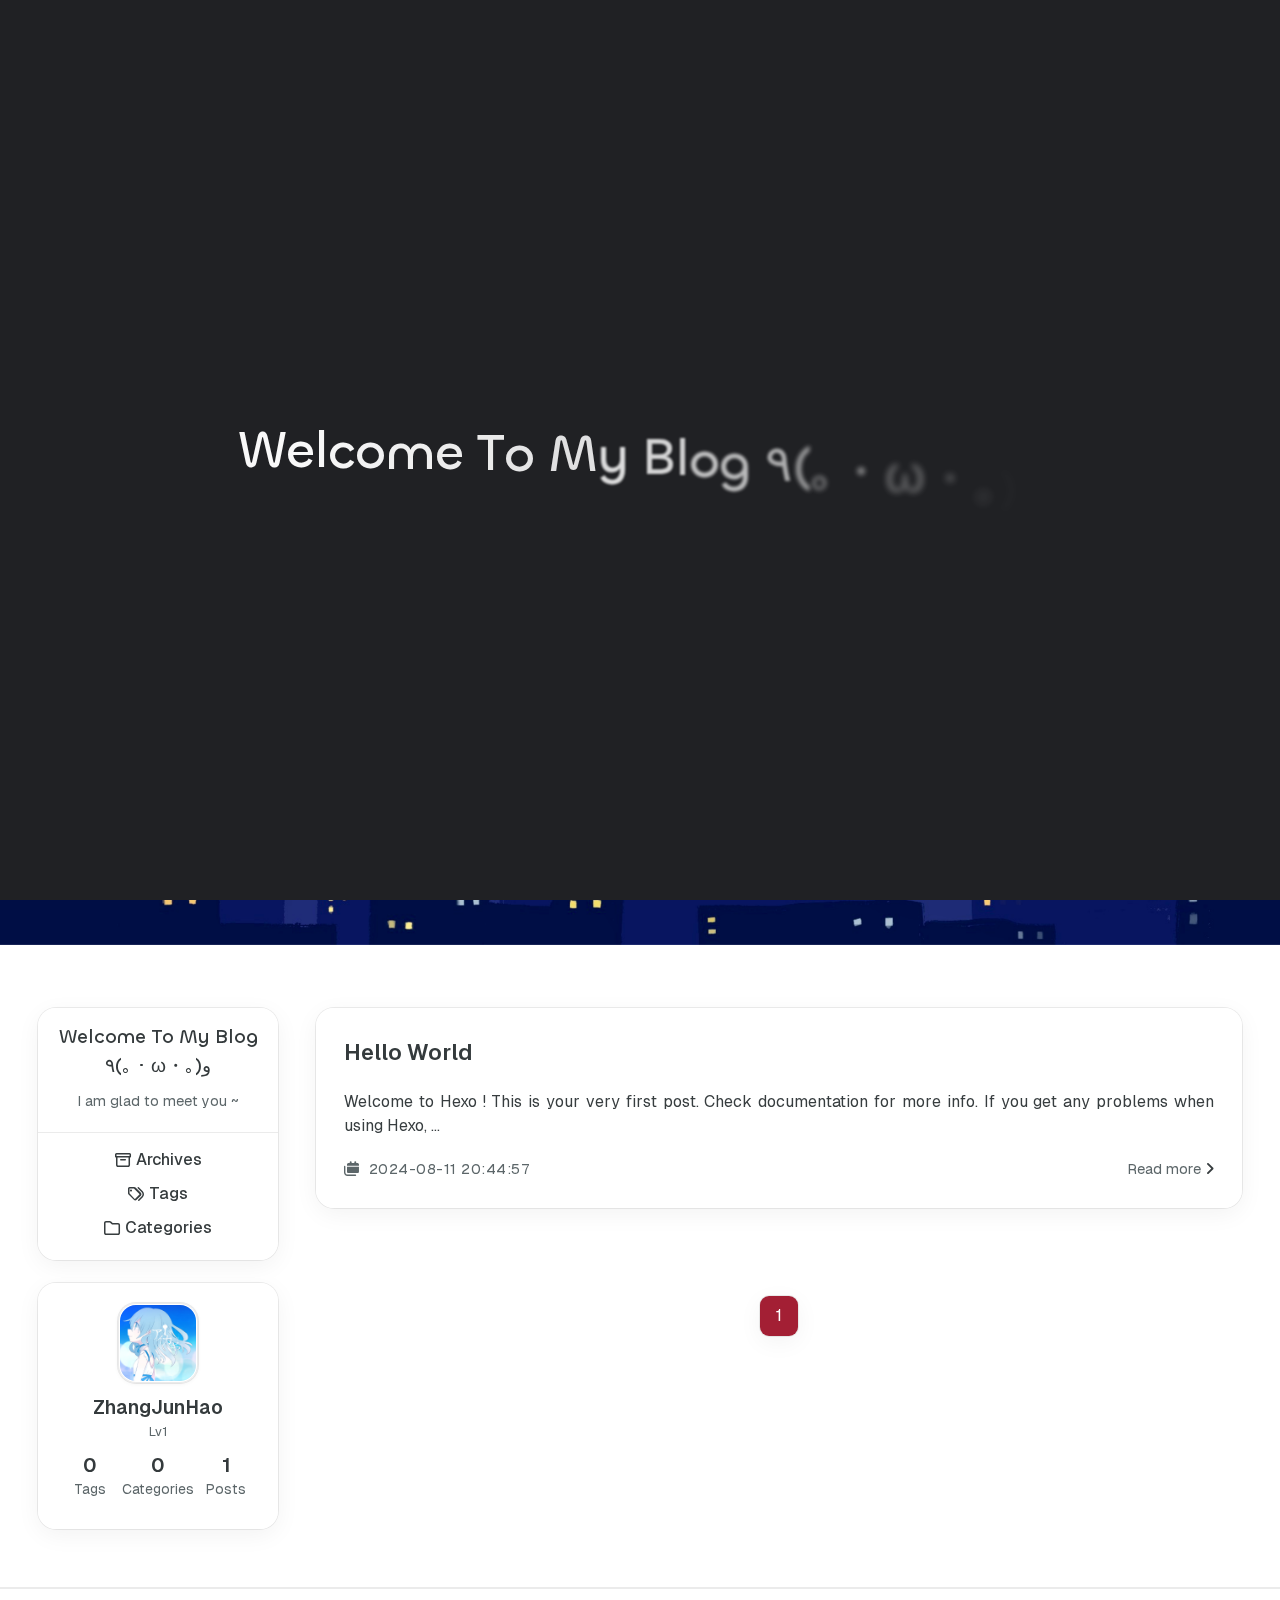
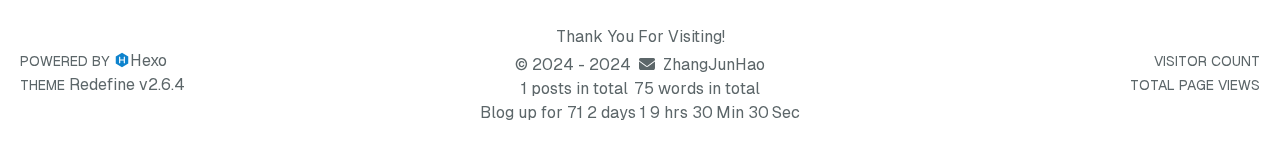
==== commit fbc98fc2: "Site updated: 2024-08-12 20:17:16" ====
--- a/index.html
+++ b/index.html
@@ -78,7 +78,7 @@
 
     <script id="hexo-configurations">
     window.config = {"hostname":"zjh.zeabur.app","root":"/","language":"en","path":"search.xml"};
-    window.theme = {"articles":{"style":{"font_size":"16px","line_height":1.5,"image_border_radius":"14px","image_alignment":"center","image_caption":false,"link_icon":true,"title_alignment":"left","headings_top_spacing":{"h1":"3.2rem","h2":"2.4rem","h3":"1.9rem","h4":"1.6rem","h5":"1.4rem","h6":"1.3rem"}},"word_count":{"enable":true,"count":true,"min2read":true},"author_label":{"enable":true,"auto":false,"list":[]},"code_block":{"copy":true,"style":"mac","font":{"enable":false,"family":null,"url":null}},"toc":{"enable":true,"max_depth":3,"number":false,"expand":true,"init_open":true},"copyright":{"enable":true,"default":"cc_by_nc_sa"},"lazyload":true,"recommendation":{"enable":false,"title":"推荐阅读","limit":3,"mobile_limit":2,"placeholder":"/images/wallhaven-wqery6-light.webp","skip_dirs":[]}},"colors":{"primary":"#A31F34","secondary":null,"default_mode":"light"},"global":{"fonts":{"chinese":{"enable":false,"family":null,"url":null},"english":{"enable":false,"family":null,"url":null}},"content_max_width":"1000px","sidebar_width":"210px","hover":{"shadow":true,"scale":true},"scroll_progress":{"bar":false,"percentage":true},"website_counter":{"url":"https://cn.vercount.one/js","enable":true,"site_pv":true,"site_uv":true,"post_pv":true},"single_page":true,"preloader":true,"open_graph":true,"google_analytics":{"enable":false,"id":null}},"home_banner":{"enable":true,"style":"fixed","image":{"light":"/images/bg_light.jpg","dark":"/images/bg_dark.webp"},"title":"Happy Every Day","subtitle":{"text":["TeRiRi~闪亮登场"],"hitokoto":{"enable":false,"api":"https://v1.hitokoto.cn"},"typing_speed":100,"backing_speed":80,"starting_delay":500,"backing_delay":1500,"loop":true,"smart_backspace":true},"text_color":{"light":"#000000","dark":"#d1d1b6"},"text_style":{"title_size":"2.8rem","subtitle_size":"1.5rem","line_height":1.2},"custom_font":{"enable":false,"family":null,"url":null},"social_links":{"enable":false,"style":"default","links":{"github":null,"instagram":null,"zhihu":null,"twitter":null,"email":null},"qrs":{"weixin":null}}},"plugins":{"feed":{"enable":false},"aplayer":{"enable":false,"type":"fixed","audios":[{"name":null,"artist":null,"url":null,"cover":null,"lrc":null}]},"mermaid":{"enable":false,"version":"9.3.0"}},"version":"2.6.4","navbar":{"auto_hide":false,"color":{"left":"#f78736","right":"#367df7","transparency":35},"width":{"home":"1200px","pages":"1000px"},"links":{"Home":{"path":"/","icon":"fa-regular fa-house"},"Archives":{"path":"/archives","icon":"fa-regular fa-archive"}},"search":{"enable":true,"preload":true}},"page_templates":{"friends_column":2,"tags_style":"blur"},"home":{"sidebar":{"enable":true,"position":"left","first_item":"menu","announcement":"I am glad to meet you ~","show_on_mobile":true,"links":{"Archives":{"path":"/archives","icon":"fa-regular fa-archive"},"Tags":{"path":"/tags","icon":"fa-regular fa-tags"},"Categories":{"path":"/categories","icon":"fa-regular fa-folder"}}},"article_date_format":"YYYY-MM-DD HH:mm:ss","categories":{"enable":true,"limit":3},"tags":{"enable":true,"limit":3}},"footerStart":"2022/8/17 11:45:14"};
+    window.theme = {"articles":{"style":{"font_size":"16px","line_height":1.5,"image_border_radius":"14px","image_alignment":"center","image_caption":false,"link_icon":true,"title_alignment":"left","headings_top_spacing":{"h1":"3.2rem","h2":"2.4rem","h3":"1.9rem","h4":"1.6rem","h5":"1.4rem","h6":"1.3rem"}},"word_count":{"enable":true,"count":true,"min2read":true},"author_label":{"enable":true,"auto":false,"list":[]},"code_block":{"copy":true,"style":"mac","font":{"enable":false,"family":null,"url":null}},"toc":{"enable":true,"max_depth":3,"number":false,"expand":true,"init_open":true},"copyright":{"enable":true,"default":"cc_by_nc_sa"},"lazyload":true,"recommendation":{"enable":false,"title":"推荐阅读","limit":3,"mobile_limit":2,"placeholder":"/images/wallhaven-wqery6-light.webp","skip_dirs":[]}},"colors":{"primary":"#A31F34","secondary":null,"default_mode":"light"},"global":{"fonts":{"chinese":{"enable":false,"family":null,"url":null},"english":{"enable":false,"family":null,"url":null}},"content_max_width":"1000px","sidebar_width":"210px","hover":{"shadow":true,"scale":true},"scroll_progress":{"bar":false,"percentage":true},"website_counter":{"url":"https://cn.vercount.one/js","enable":true,"site_pv":true,"site_uv":true,"post_pv":true},"single_page":true,"preloader":true,"open_graph":true,"google_analytics":{"enable":false,"id":null}},"home_banner":{"enable":true,"style":"fixed","image":{"light":"/images/bg_light.jpg","dark":"/images/bg_dark.webp"},"title":"Happy Every Day","subtitle":{"text":["相信奇迹的人，本身就和奇迹一样了不起。","从此，风有了轨迹，花有花语，四季有姓名。我有了归宿，必须守护的风景。","如果傻瓜才能坚持梦想， 那就叫我大傻瓜吧！","希望是不是脆弱，用不着你来告诉我。"],"hitokoto":{"enable":false,"api":"https://v1.hitokoto.cn"},"typing_speed":100,"backing_speed":80,"starting_delay":500,"backing_delay":1500,"loop":true,"smart_backspace":true},"text_color":{"light":"#000000","dark":"#d1d1b6"},"text_style":{"title_size":"2.8rem","subtitle_size":"1.5rem","line_height":1.2},"custom_font":{"enable":false,"family":null,"url":null},"social_links":{"enable":false,"style":"default","links":{"github":null,"instagram":null,"zhihu":null,"twitter":null,"email":null},"qrs":{"weixin":null}}},"plugins":{"feed":{"enable":false},"aplayer":{"enable":false,"type":"fixed","audios":[{"name":null,"artist":null,"url":null,"cover":null,"lrc":null}]},"mermaid":{"enable":false,"version":"9.3.0"}},"version":"2.6.4","navbar":{"auto_hide":false,"color":{"left":"#f78736","right":"#367df7","transparency":35},"width":{"home":"1200px","pages":"1000px"},"links":{"Home":{"path":"/","icon":"fa-regular fa-house"},"Archives":{"path":"/archives","icon":"fa-regular fa-archive"}},"search":{"enable":true,"preload":true}},"page_templates":{"friends_column":2,"tags_style":"blur"},"home":{"sidebar":{"enable":true,"position":"left","first_item":"menu","announcement":"I am glad to meet you ~","show_on_mobile":true,"links":{"Archives":{"path":"/archives","icon":"fa-regular fa-archive"},"Tags":{"path":"/tags","icon":"fa-regular fa-tags"},"Categories":{"path":"/categories","icon":"fa-regular fa-folder"}}},"article_date_format":"YYYY-MM-DD HH:mm:ss","categories":{"enable":true,"limit":3},"tags":{"enable":true,"limit":3}},"footerStart":"2024/8/11 00:00:00"};
     window.lang_ago = {"second":"%s seconds ago","minute":"%s minutes ago","hour":"%s hours ago","day":"%s days ago","week":"%s weeks ago","month":"%s months ago","year":"%s years ago"};
     window.data = {"masonry":false};
   </script>
@@ -646,13 +646,15 @@
             <footer class="footer mt-5 py-5 h-auto text-base text-third-text-color relative border-t-2 border-t-border-color">
     <div class="info-container py-3 text-center">
         
+            <div class="customize-info my-1">Thank You For Visiting!</div>
+        
         <div class="text-center">
             &copy;
             
-              <span>2022</span>
+              <span>2024</span>
               -
             
-            2024&nbsp;&nbsp;<i class="fa-solid fa-heart fa-beat" style="--fa-animation-duration: 0.5s; color: #f54545"></i>&nbsp;&nbsp;<a href="/">ZhangJunHao</a>
+            2024&nbsp;&nbsp;<i class="fa-solid fa-envelope fa-bounce" style="--fa-bounce-start-scale-x: 1;--fa-bounce-start-scale-y: 1;--fa-bounce-jump-scale-x: 1;--fa-bounce-jump-scale-y: 1;--fa-bounce-land-scale-x: 1;--fa-bounce-land-scale-y: 1;--fa-bounce-rebound: 0;"></i>&nbsp;&nbsp;<a href="/">ZhangJunHao</a>
             
                 
                 <p class="post-count space-x-0.5">
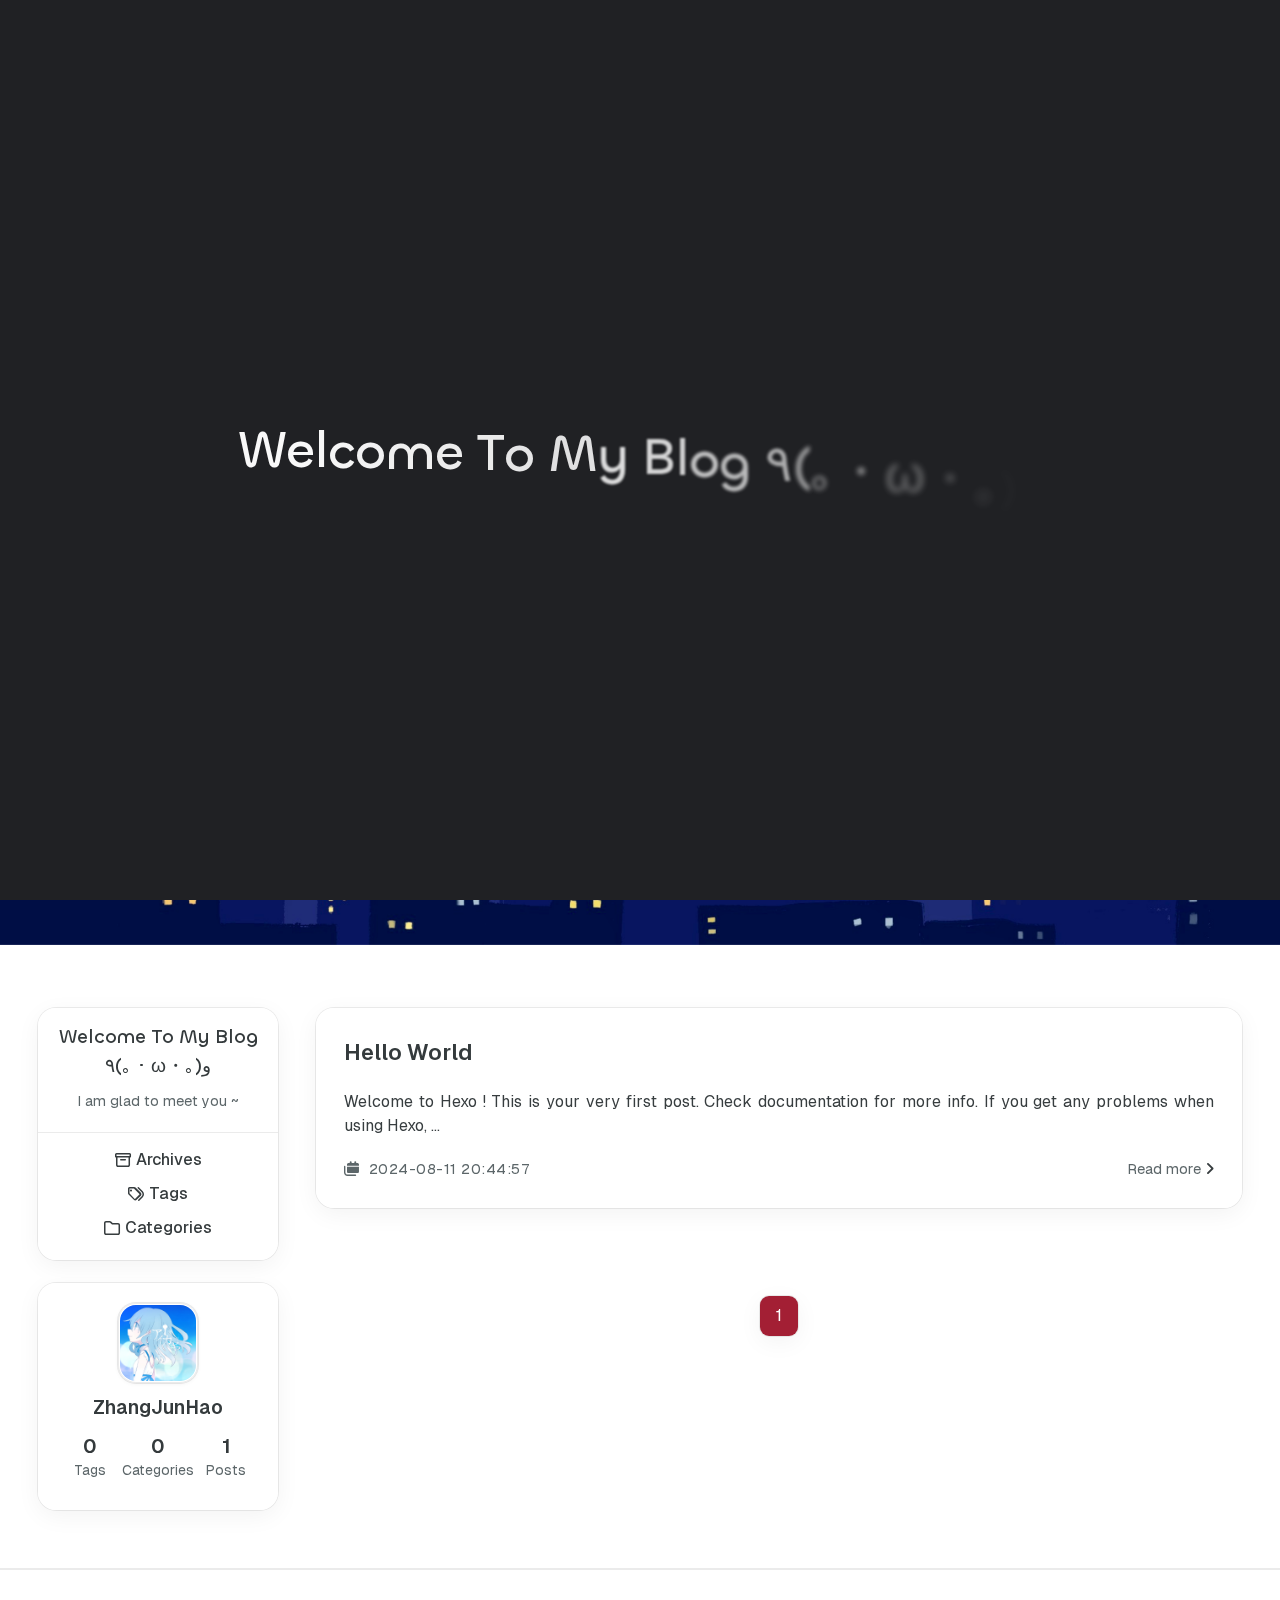
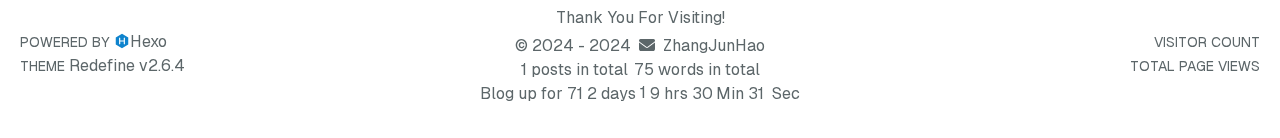
==== commit 723ff4fe: "Site updated: 2024-08-12 20:35:50" ====
--- a/index.html
+++ b/index.html
@@ -78,7 +78,7 @@
 
     <script id="hexo-configurations">
     window.config = {"hostname":"zjh.zeabur.app","root":"/","language":"en","path":"search.xml"};
-    window.theme = {"articles":{"style":{"font_size":"16px","line_height":1.5,"image_border_radius":"14px","image_alignment":"center","image_caption":false,"link_icon":true,"title_alignment":"left","headings_top_spacing":{"h1":"3.2rem","h2":"2.4rem","h3":"1.9rem","h4":"1.6rem","h5":"1.4rem","h6":"1.3rem"}},"word_count":{"enable":true,"count":true,"min2read":true},"author_label":{"enable":true,"auto":false,"list":[]},"code_block":{"copy":true,"style":"mac","font":{"enable":false,"family":null,"url":null}},"toc":{"enable":true,"max_depth":3,"number":false,"expand":true,"init_open":true},"copyright":{"enable":true,"default":"cc_by_nc_sa"},"lazyload":true,"recommendation":{"enable":false,"title":"推荐阅读","limit":3,"mobile_limit":2,"placeholder":"/images/wallhaven-wqery6-light.webp","skip_dirs":[]}},"colors":{"primary":"#A31F34","secondary":null,"default_mode":"light"},"global":{"fonts":{"chinese":{"enable":false,"family":null,"url":null},"english":{"enable":false,"family":null,"url":null}},"content_max_width":"1000px","sidebar_width":"210px","hover":{"shadow":true,"scale":true},"scroll_progress":{"bar":false,"percentage":true},"website_counter":{"url":"https://cn.vercount.one/js","enable":true,"site_pv":true,"site_uv":true,"post_pv":true},"single_page":true,"preloader":true,"open_graph":true,"google_analytics":{"enable":false,"id":null}},"home_banner":{"enable":true,"style":"fixed","image":{"light":"/images/bg_light.jpg","dark":"/images/bg_dark.webp"},"title":"Happy Every Day","subtitle":{"text":["相信奇迹的人，本身就和奇迹一样了不起。","从此，风有了轨迹，花有花语，四季有姓名。我有了归宿，必须守护的风景。","如果傻瓜才能坚持梦想， 那就叫我大傻瓜吧！","希望是不是脆弱，用不着你来告诉我。"],"hitokoto":{"enable":false,"api":"https://v1.hitokoto.cn"},"typing_speed":100,"backing_speed":80,"starting_delay":500,"backing_delay":1500,"loop":true,"smart_backspace":true},"text_color":{"light":"#000000","dark":"#d1d1b6"},"text_style":{"title_size":"2.8rem","subtitle_size":"1.5rem","line_height":1.2},"custom_font":{"enable":false,"family":null,"url":null},"social_links":{"enable":false,"style":"default","links":{"github":null,"instagram":null,"zhihu":null,"twitter":null,"email":null},"qrs":{"weixin":null}}},"plugins":{"feed":{"enable":false},"aplayer":{"enable":false,"type":"fixed","audios":[{"name":null,"artist":null,"url":null,"cover":null,"lrc":null}]},"mermaid":{"enable":false,"version":"9.3.0"}},"version":"2.6.4","navbar":{"auto_hide":false,"color":{"left":"#f78736","right":"#367df7","transparency":35},"width":{"home":"1200px","pages":"1000px"},"links":{"Home":{"path":"/","icon":"fa-regular fa-house"},"Archives":{"path":"/archives","icon":"fa-regular fa-archive"}},"search":{"enable":true,"preload":true}},"page_templates":{"friends_column":2,"tags_style":"blur"},"home":{"sidebar":{"enable":true,"position":"left","first_item":"menu","announcement":"I am glad to meet you ~","show_on_mobile":true,"links":{"Archives":{"path":"/archives","icon":"fa-regular fa-archive"},"Tags":{"path":"/tags","icon":"fa-regular fa-tags"},"Categories":{"path":"/categories","icon":"fa-regular fa-folder"}}},"article_date_format":"YYYY-MM-DD HH:mm:ss","categories":{"enable":true,"limit":3},"tags":{"enable":true,"limit":3}},"footerStart":"2024/8/11 00:00:00"};
+    window.theme = {"articles":{"style":{"font_size":"16px","line_height":1.5,"image_border_radius":"14px","image_alignment":"center","image_caption":false,"link_icon":true,"title_alignment":"left","headings_top_spacing":{"h1":"3.2rem","h2":"2.4rem","h3":"1.9rem","h4":"1.6rem","h5":"1.4rem","h6":"1.3rem"}},"word_count":{"enable":true,"count":true,"min2read":true},"author_label":{"enable":false,"auto":false,"list":[]},"code_block":{"copy":true,"style":"mac","font":{"enable":false,"family":null,"url":null}},"toc":{"enable":true,"max_depth":3,"number":false,"expand":true,"init_open":true},"copyright":{"enable":true,"default":"cc_by_nc_sa"},"lazyload":true,"recommendation":{"enable":false,"title":"推荐阅读","limit":3,"mobile_limit":2,"placeholder":"/images/wallhaven-wqery6-light.webp","skip_dirs":[]}},"colors":{"primary":"#A31F34","secondary":null,"default_mode":"light"},"global":{"fonts":{"chinese":{"enable":false,"family":null,"url":null},"english":{"enable":false,"family":null,"url":null}},"content_max_width":"1000px","sidebar_width":"210px","hover":{"shadow":true,"scale":true},"scroll_progress":{"bar":false,"percentage":true},"website_counter":{"url":"https://cn.vercount.one/js","enable":true,"site_pv":true,"site_uv":true,"post_pv":true},"single_page":true,"preloader":true,"open_graph":true,"google_analytics":{"enable":false,"id":null}},"home_banner":{"enable":true,"style":"fixed","image":{"light":"/images/bg_light.jpg","dark":"/images/bg_dark.webp"},"title":"Happy Every Day","subtitle":{"text":["相信奇迹的人，本身就和奇迹一样了不起。","从此，风有了轨迹，花有花语，四季有姓名。我有了归宿，必须守护的风景。","如果傻瓜才能坚持梦想， 那就叫我大傻瓜吧！","希望是不是脆弱，用不着你来告诉我。"],"hitokoto":{"enable":false,"api":"https://v1.hitokoto.cn"},"typing_speed":100,"backing_speed":80,"starting_delay":500,"backing_delay":1500,"loop":true,"smart_backspace":true},"text_color":{"light":"#000000","dark":"#d1d1b6"},"text_style":{"title_size":"2.8rem","subtitle_size":"1.5rem","line_height":1.2},"custom_font":{"enable":false,"family":null,"url":null},"social_links":{"enable":false,"style":"default","links":{"github":null,"instagram":null,"zhihu":null,"twitter":null,"email":null},"qrs":{"weixin":null}}},"plugins":{"feed":{"enable":false},"aplayer":{"enable":false,"type":"fixed","audios":[{"name":null,"artist":null,"url":null,"cover":null,"lrc":null}]},"mermaid":{"enable":false,"version":"9.3.0"}},"version":"2.6.4","navbar":{"auto_hide":false,"color":{"left":"#f78736","right":"#367df7","transparency":35},"width":{"home":"1200px","pages":"1000px"},"links":{"Home":{"path":"/","icon":"fa-regular fa-house"},"Archives":{"path":"/archives","icon":"fa-regular fa-archive"}},"search":{"enable":true,"preload":true}},"page_templates":{"friends_column":2,"tags_style":"blur"},"home":{"sidebar":{"enable":true,"position":"left","first_item":"menu","announcement":"I am glad to meet you ~","show_on_mobile":true,"links":{"Archives":{"path":"/archives","icon":"fa-regular fa-archive"},"Tags":{"path":"/tags","icon":"fa-regular fa-tags"},"Categories":{"path":"/categories","icon":"fa-regular fa-folder"}}},"article_date_format":"YYYY-MM-DD HH:mm:ss","categories":{"enable":true,"limit":3},"tags":{"enable":true,"limit":3}},"footerStart":"2024/8/11 00:00:00"};
     window.lang_ago = {"second":"%s seconds ago","minute":"%s minutes ago","hour":"%s hours ago","day":"%s days ago","week":"%s weeks ago","month":"%s months ago","year":"%s years ago"};
     window.data = {"masonry":false};
   </script>
@@ -552,8 +552,6 @@
 </div>
                 <div class="author flex flex-col justify-center my-2.5 mx-0">
     <div class="name">ZhangJunHao</div>
-    
-        <div class="label">Lv1</div>
     
 </div>
                 <div class="statistics flex justify-around my-2.5">
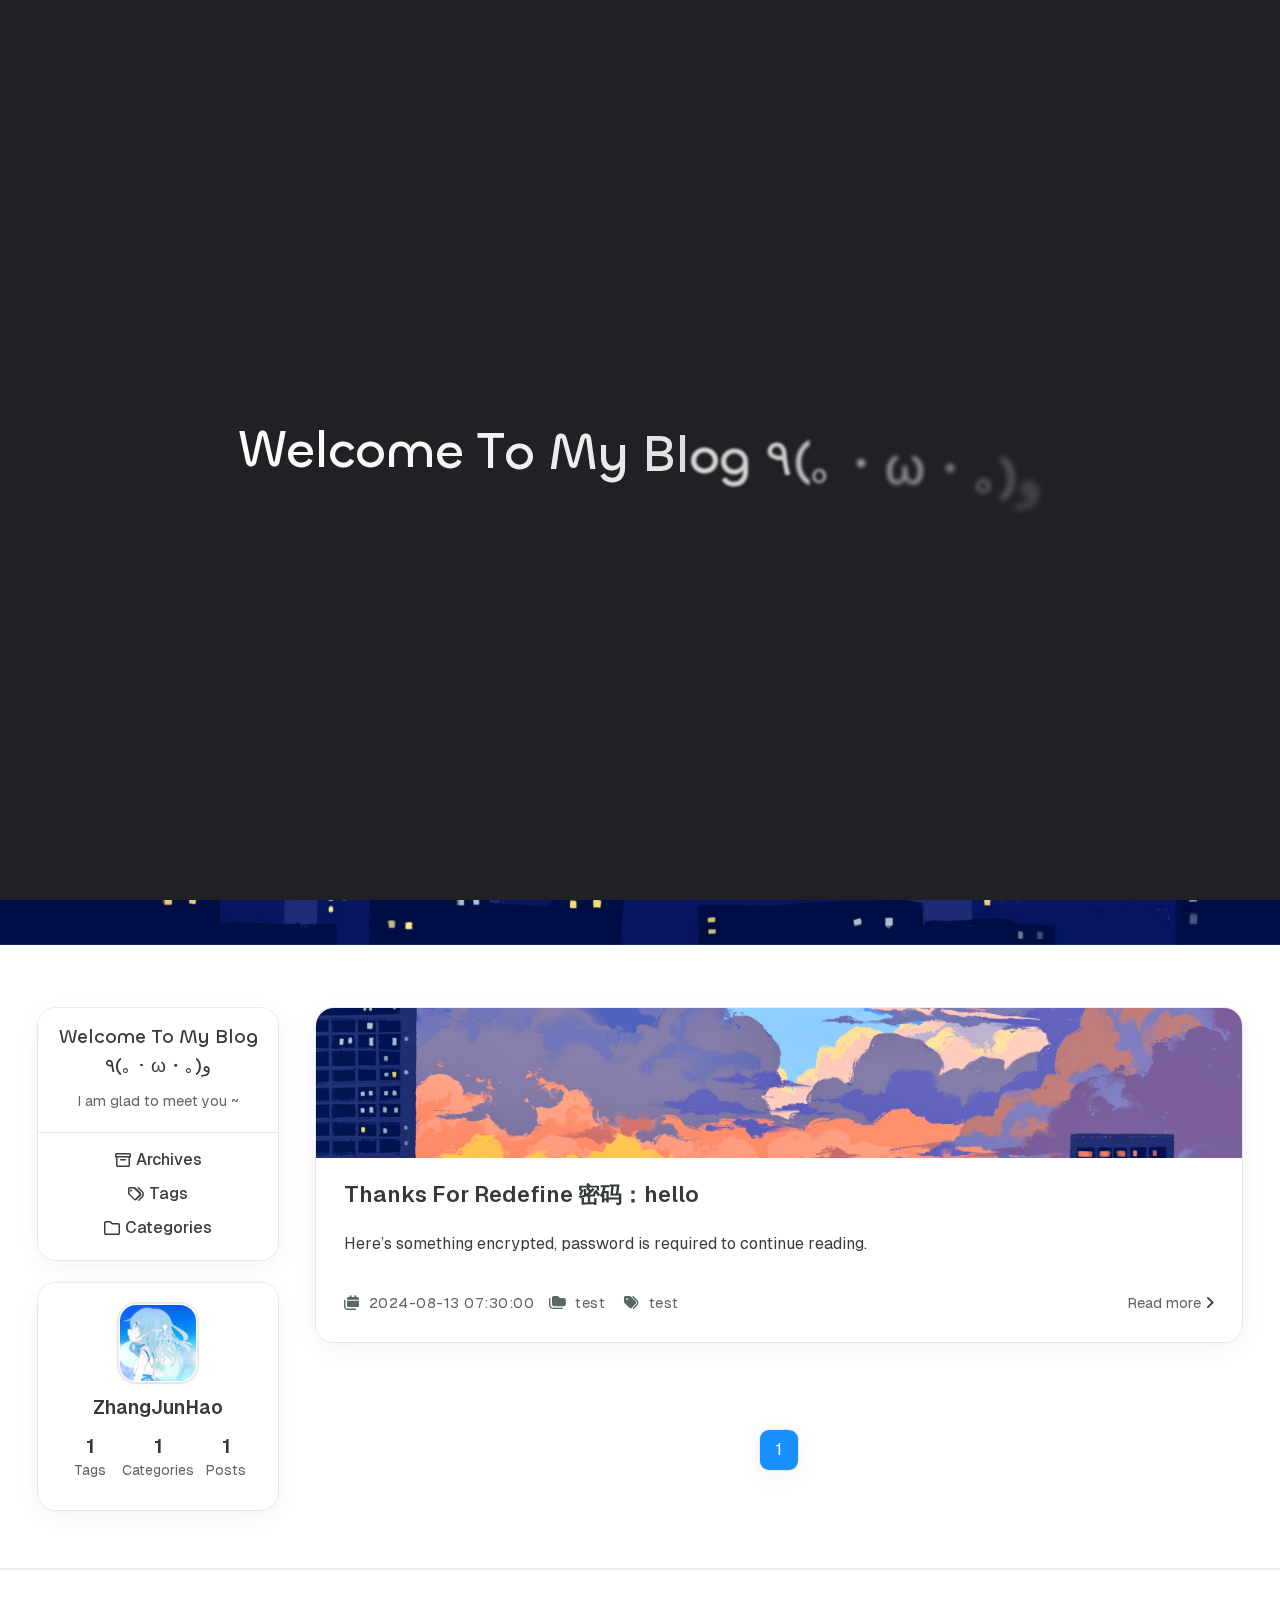
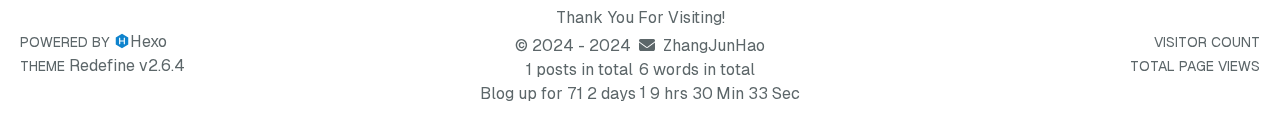
==== commit 2536de10: "Site updated: 2024-08-13 09:41:47" ====
--- a/index.html
+++ b/index.html
@@ -32,7 +32,7 @@
     <!--- Icon Part-->
     <link rel="icon" type="image/png" href="/images/favicon.jpg" sizes="192x192">
     <link rel="apple-touch-icon" sizes="180x180" href="/images/favicon.jpg">
-    <meta name="theme-color" content="#A31F34">
+    <meta name="theme-color" content="#1890ff">
     <link rel="shortcut icon" href="/images/favicon.jpg">
     <!--- Page Info-->
     
@@ -78,7 +78,7 @@
 
     <script id="hexo-configurations">
     window.config = {"hostname":"zjh.zeabur.app","root":"/","language":"en","path":"search.xml"};
-    window.theme = {"articles":{"style":{"font_size":"16px","line_height":1.5,"image_border_radius":"14px","image_alignment":"center","image_caption":false,"link_icon":true,"title_alignment":"left","headings_top_spacing":{"h1":"3.2rem","h2":"2.4rem","h3":"1.9rem","h4":"1.6rem","h5":"1.4rem","h6":"1.3rem"}},"word_count":{"enable":true,"count":true,"min2read":true},"author_label":{"enable":false,"auto":false,"list":[]},"code_block":{"copy":true,"style":"mac","font":{"enable":false,"family":null,"url":null}},"toc":{"enable":true,"max_depth":3,"number":false,"expand":true,"init_open":true},"copyright":{"enable":true,"default":"cc_by_nc_sa"},"lazyload":true,"recommendation":{"enable":false,"title":"推荐阅读","limit":3,"mobile_limit":2,"placeholder":"/images/wallhaven-wqery6-light.webp","skip_dirs":[]}},"colors":{"primary":"#A31F34","secondary":null,"default_mode":"light"},"global":{"fonts":{"chinese":{"enable":false,"family":null,"url":null},"english":{"enable":false,"family":null,"url":null}},"content_max_width":"1000px","sidebar_width":"210px","hover":{"shadow":true,"scale":true},"scroll_progress":{"bar":false,"percentage":true},"website_counter":{"url":"https://cn.vercount.one/js","enable":true,"site_pv":true,"site_uv":true,"post_pv":true},"single_page":true,"preloader":true,"open_graph":true,"google_analytics":{"enable":false,"id":null}},"home_banner":{"enable":true,"style":"fixed","image":{"light":"/images/bg_light.jpg","dark":"/images/bg_dark.webp"},"title":"Happy Every Day","subtitle":{"text":["相信奇迹的人，本身就和奇迹一样了不起。","从此，风有了轨迹，花有花语，四季有姓名。我有了归宿，必须守护的风景。","如果傻瓜才能坚持梦想， 那就叫我大傻瓜吧！","希望是不是脆弱，用不着你来告诉我。"],"hitokoto":{"enable":false,"api":"https://v1.hitokoto.cn"},"typing_speed":100,"backing_speed":80,"starting_delay":500,"backing_delay":1500,"loop":true,"smart_backspace":true},"text_color":{"light":"#000000","dark":"#d1d1b6"},"text_style":{"title_size":"2.8rem","subtitle_size":"1.5rem","line_height":1.2},"custom_font":{"enable":false,"family":null,"url":null},"social_links":{"enable":false,"style":"default","links":{"github":null,"instagram":null,"zhihu":null,"twitter":null,"email":null},"qrs":{"weixin":null}}},"plugins":{"feed":{"enable":false},"aplayer":{"enable":false,"type":"fixed","audios":[{"name":null,"artist":null,"url":null,"cover":null,"lrc":null}]},"mermaid":{"enable":false,"version":"9.3.0"}},"version":"2.6.4","navbar":{"auto_hide":false,"color":{"left":"#f78736","right":"#367df7","transparency":35},"width":{"home":"1200px","pages":"1000px"},"links":{"Home":{"path":"/","icon":"fa-regular fa-house"},"Archives":{"path":"/archives","icon":"fa-regular fa-archive"}},"search":{"enable":true,"preload":true}},"page_templates":{"friends_column":2,"tags_style":"blur"},"home":{"sidebar":{"enable":true,"position":"left","first_item":"menu","announcement":"I am glad to meet you ~","show_on_mobile":true,"links":{"Archives":{"path":"/archives","icon":"fa-regular fa-archive"},"Tags":{"path":"/tags","icon":"fa-regular fa-tags"},"Categories":{"path":"/categories","icon":"fa-regular fa-folder"}}},"article_date_format":"YYYY-MM-DD HH:mm:ss","categories":{"enable":true,"limit":3},"tags":{"enable":true,"limit":3}},"footerStart":"2024/8/11 00:00:00"};
+    window.theme = {"articles":{"style":{"font_size":"16px","line_height":1.5,"image_border_radius":"14px","image_alignment":"center","image_caption":false,"link_icon":true,"title_alignment":"left","headings_top_spacing":{"h1":"3.2rem","h2":"2.4rem","h3":"1.9rem","h4":"1.6rem","h5":"1.4rem","h6":"1.3rem"}},"word_count":{"enable":true,"count":true,"min2read":true},"author_label":{"enable":false,"auto":false,"list":["TeRiRi~"]},"code_block":{"copy":true,"style":"mac","font":{"enable":false,"family":null,"url":null}},"toc":{"enable":true,"max_depth":3,"number":false,"expand":true,"init_open":true},"copyright":{"enable":true,"default":"cc_by_nc_sa"},"lazyload":true,"recommendation":{"enable":false,"title":"推荐阅读","limit":3,"mobile_limit":2,"placeholder":"/images/wallhaven-wqery6-light.webp","skip_dirs":[]}},"colors":{"primary":"#1890ff","secondary":null,"default_mode":"light"},"global":{"fonts":{"chinese":{"enable":false,"family":null,"url":null},"english":{"enable":false,"family":null,"url":null}},"content_max_width":"1000px","sidebar_width":"210px","hover":{"shadow":true,"scale":true},"scroll_progress":{"bar":false,"percentage":true},"website_counter":{"url":"https://cn.vercount.one/js","enable":true,"site_pv":true,"site_uv":true,"post_pv":true},"single_page":true,"preloader":true,"open_graph":true,"google_analytics":{"enable":false,"id":null}},"home_banner":{"enable":true,"style":"fixed","image":{"light":"/images/bg_light.jpg","dark":"/images/bg_dark.webp"},"title":"Happy Every Day","subtitle":{"text":["相信奇迹的人，本身就和奇迹一样了不起。","从此，风有了轨迹，花有花语，四季有姓名。我有了归宿，必须守护的风景。","如果傻瓜才能坚持梦想， 那就叫我大傻瓜吧！","希望是不是脆弱，用不着你来告诉我。"],"hitokoto":{"enable":false,"api":"https://v1.hitokoto.cn"},"typing_speed":100,"backing_speed":80,"starting_delay":500,"backing_delay":1500,"loop":true,"smart_backspace":true},"text_color":{"light":"#000000","dark":"#d1d1b6"},"text_style":{"title_size":"2.8rem","subtitle_size":"1.5rem","line_height":1.2},"custom_font":{"enable":false,"family":null,"url":null},"social_links":{"enable":false,"style":"default","links":{"github":null,"instagram":null,"zhihu":null,"twitter":null,"email":null},"qrs":{"weixin":null}}},"plugins":{"feed":{"enable":false},"aplayer":{"enable":false,"type":"fixed","audios":[{"name":null,"artist":null,"url":null,"cover":null,"lrc":null}]},"mermaid":{"enable":false,"version":"9.3.0"}},"version":"2.6.4","navbar":{"auto_hide":false,"color":{"left":"#f78736","right":"#367df7","transparency":35},"width":{"home":"1200px","pages":"1000px"},"links":{"Home":{"path":"/","icon":"fa-regular fa-house"},"Archives":{"path":"/archives","icon":"fa-regular fa-archive"},"Tags":{"path":"/tags","icon":"fa-solid fa-tags"},"Categories":{"path":"/categories","icon":"fa-solid fa-folder"}},"search":{"enable":true,"preload":true},"tags":{"Tags":"标签","icon":"fa-solid fa-tags","path":"/tags/"},"categories":{"Categories":"分类","icon":"fa-solid fa-folder","path":"/categories/"}},"page_templates":{"friends_column":2,"tags_style":"blur"},"home":{"sidebar":{"enable":true,"position":"left","first_item":"menu","announcement":"I am glad to meet you ~","show_on_mobile":true,"links":{"Archives":{"path":"/archives","icon":"fa-regular fa-archive"},"Tags":{"path":"/tags","icon":"fa-regular fa-tags"},"Categories":{"path":"/categories","icon":"fa-regular fa-folder"}}},"article_date_format":"YYYY-MM-DD HH:mm:ss","categories":{"enable":true,"limit":3},"tags":{"enable":true,"limit":3}},"footerStart":"2024/8/11 00:00:00"};
     window.lang_ago = {"second":"%s seconds ago","minute":"%s minutes ago","hour":"%s hours ago","day":"%s days ago","week":"%s weeks ago","month":"%s months ago","year":"%s years ago"};
     window.data = {"masonry":false};
   </script>
@@ -382,6 +382,40 @@
                                 
                             </li>
                     
+                        
+                            
+
+                            <li class="navbar-item">
+                                <!-- Menu -->
+                                <a class=""
+                                   href="/tags"
+                                        >
+                                    <i class="fa-solid fa-tags fa-fw"></i>
+                                    TAGS
+                                    
+                                </a>
+
+                                <!-- Submenu -->
+                                
+                            </li>
+                    
+                        
+                            
+
+                            <li class="navbar-item">
+                                <!-- Menu -->
+                                <a class=""
+                                   href="/categories"
+                                        >
+                                    <i class="fa-solid fa-folder fa-fw"></i>
+                                    CATEGORIES
+                                    
+                                </a>
+
+                                <!-- Submenu -->
+                                
+                            </li>
+                    
                     
                         <li class="navbar-item search search-popup-trigger">
                             <i class="fa-solid fa-magnifying-glass"></i>
@@ -446,41 +480,63 @@
                         
                     </li>
             
-
-            
-            
-                
-                    
-                    
+                
+                    
+
                     <li class="drawer-navbar-item text-base my-1.5 flex flex-col w-full">
-                        <a class="py-1.5 px-2 flex flex-row items-center justify-between gap-1 hover:!text-primary active:!text-primary text-2xl font-semibold group border-b border-border-color hover:border-primary w-full active"
+                        
+                        <a class="py-1.5 px-2 flex flex-row items-center justify-between gap-1 hover:!text-primary active:!text-primary text-2xl font-semibold group border-b border-border-color hover:border-primary w-full "
                            href="/tags"
                         >
-                            <span>Tags</span>
-                            <i class="fa-regular fa-tags fa-sm fa-fw"></i>
+                            <span>
+                                TAGS
+                            </span>
+                            
+                                <i class="fa-solid fa-tags fa-sm fa-fw"></i>
+                            
                         </a>
+                        
+
+                        
                     </li>
-                
-                    
+            
+                
+                    
+
                     <li class="drawer-navbar-item text-base my-1.5 flex flex-col w-full">
-                        <a class="py-1.5 px-2 flex flex-row items-center justify-between gap-1 hover:!text-primary active:!text-primary text-2xl font-semibold group border-b border-border-color hover:border-primary w-full active"
+                        
+                        <a class="py-1.5 px-2 flex flex-row items-center justify-between gap-1 hover:!text-primary active:!text-primary text-2xl font-semibold group border-b border-border-color hover:border-primary w-full "
                            href="/categories"
                         >
-                            <span>Categories</span>
-                            <i class="fa-regular fa-folder fa-sm fa-fw"></i>
+                            <span>
+                                CATEGORIES
+                            </span>
+                            
+                                <i class="fa-solid fa-folder fa-sm fa-fw"></i>
+                            
                         </a>
+                        
+
+                        
                     </li>
-                
+            
+
+            
+            
+                
+                    
+                    
+                    
             
         </ul>
 
         <div class="statistics flex justify-around my-2.5">
     <a class="item tag-count-item flex flex-col justify-center items-center w-20" href="/tags">
-        <div class="number text-2xl sm:text-xl text-second-text-color font-semibold">0</div>
+        <div class="number text-2xl sm:text-xl text-second-text-color font-semibold">1</div>
         <div class="label text-third-text-color text-sm">Tags</div>
     </a>
     <a class="item tag-count-item flex flex-col justify-center items-center w-20" href="/categories">
-        <div class="number text-2xl sm:text-xl text-second-text-color font-semibold">0</div>
+        <div class="number text-2xl sm:text-xl text-second-text-color font-semibold">1</div>
         <div class="label text-third-text-color text-sm">Categories</div>
     </a>
     <a class="item tag-count-item flex flex-col justify-center items-center w-20" href="/archives">
@@ -556,11 +612,11 @@
 </div>
                 <div class="statistics flex justify-around my-2.5">
     <a class="item tag-count-item flex flex-col justify-center items-center w-20" href="/tags">
-        <div class="number text-2xl sm:text-xl text-second-text-color font-semibold">0</div>
+        <div class="number text-2xl sm:text-xl text-second-text-color font-semibold">1</div>
         <div class="label text-third-text-color text-sm">Tags</div>
     </a>
     <a class="item tag-count-item flex flex-col justify-center items-center w-20" href="/categories">
-        <div class="number text-2xl sm:text-xl text-second-text-color font-semibold">0</div>
+        <div class="number text-2xl sm:text-xl text-second-text-color font-semibold">1</div>
         <div class="label text-third-text-color text-sm">Categories</div>
     </a>
     <a class="item tag-count-item flex flex-col justify-center items-center w-20" href="/archives">
@@ -587,35 +643,72 @@
                 
 
                 
-
-                
-                <div class="flex flex-col gap-5 px-7 pb-7 pt-7">
+                    
+                
+
+                
+                    <div id="home-article-thumbnail" class="home-article-thumbnail relative h-[150px] overflow-hidden rounded-t-large">
+                        <a href="/2024/08/13/Thanks-For-Redefine/">
+                            <img src="/images/bg_light.jpg" alt="Thanks For Redefine 密码：hello" class="w-full h-full object-cover dark:brightness-75 transition-all" />
+                        </a>
+                    </div>
+                
+                <div class="flex flex-col gap-5 px-7 pb-7 pt-5">
                     <h3 class="home-article-title">
-                        <a href="/2024/08/11/hello-world/">
-                            Hello World
+                        <a href="/2024/08/13/Thanks-For-Redefine/">
+                            Thanks For Redefine 密码：hello
                         </a>
                     </h3>
 
                     <div class="home-article-content markdown-body">
                         
-                            Welcome to Hexo ! This is your very first post. Check documentation  for more info. If you get any problems when using Hexo, ...
+                            <p>Here’s something encrypted, password is required to continue reading.</p>
+
                         
                     </div>
 
                     <div class="home-article-meta-info-container">
     <div class="home-article-meta-info">
         <span><i class="fa-solid fa-calendars"></i>&nbsp;
-            <span class="home-article-date" data-date="Sun Aug 11 2024 20:44:57 GMT+0800">
-                
-                    2024-08-11 20:44:57
+            <span class="home-article-date" data-date="Tue Aug 13 2024 07:30:00 GMT+0800">
+                
+                    2024-08-13 07:30:00
                 
             </span>
         </span>
         
+            <span class="home-article-category">
+                <i class="fa-solid fa-folders"></i>&nbsp;
+            <ul>
+                
+                
+                    
+                        
+                        <li>
+                            <a href="/categories/test/">test</a>&nbsp;
+                        </li>
+                    
+                    
+                
+            </ul>
+        </span>
+        
+        
+            <span class="home-article-tag">
+                <i class="fa-solid fa-tags"></i>&nbsp;
+                <ul>
+                    
+                        <li>
+                            
+                            <a href="/tags/test/">test</a>&nbsp;
+                        </li>
+                    
+                </ul>
+            </span>
         
     </div>
 
-    <a href="/2024/08/11/hello-world/">Read more<span class="seo-reader-text">Hello World</span>&nbsp;<i class="fa-solid fa-angle-right"></i></a>
+    <a href="/2024/08/13/Thanks-For-Redefine/">Read more<span class="seo-reader-text">Thanks For Redefine 密码：hello</span>&nbsp;<i class="fa-solid fa-angle-right"></i></a>
 </div>
 
                 </div>
@@ -661,7 +754,7 @@
                     </span>
                     
                         <span>
-                            75 words in total
+                            6 words in total
                         </span>
                     
                 </p>
--- a/css/style.css
+++ b/css/style.css
@@ -135,7 +135,7 @@
   --second-background-color: #fafafa;
   --third-background-color: #f7f7f7;
   --third-background-color-transparent: rgba(241,241,241,0.6);
-  --primary-color: #a31f34;
+  --primary-color: #1890ff;
   --first-text-color: #323739;
   --second-text-color: #343a3c;
   --third-text-color: #5c6669;
@@ -143,7 +143,7 @@
   --default-text-color: #373d3f;
   --invert-text-color: #bebec6;
   --border-color: rgba(0,0,0,0.08);
-  --selection-color: #be243c;
+  --selection-color: #2f9bff;
   --shadow-color-1: rgba(0,0,0,0.08);
   --shadow-color-2: rgba(0,0,0,0.05);
   --shadow-hover-color: rgba(0,0,0,0.28);
@@ -183,7 +183,7 @@
     --second-background-color: #fafafa;
     --third-background-color: #f7f7f7;
     --third-background-color-transparent: rgba(241,241,241,0.6);
-    --primary-color: #a31f34;
+    --primary-color: #1890ff;
     --first-text-color: #323739;
     --second-text-color: #343a3c;
     --third-text-color: #5c6669;
@@ -191,7 +191,7 @@
     --default-text-color: #373d3f;
     --invert-text-color: #bebec6;
     --border-color: rgba(0,0,0,0.08);
-    --selection-color: #be243c;
+    --selection-color: #2f9bff;
     --shadow-color-1: rgba(0,0,0,0.08);
     --shadow-color-2: rgba(0,0,0,0.05);
     --shadow-hover-color: rgba(0,0,0,0.28);
@@ -232,7 +232,7 @@
     --second-background-color: #242529;
     --third-background-color: #292b2f;
     --third-background-color-transparent: rgba(32,33,36,0.6);
-    --primary-color: #a31f34;
+    --primary-color: #1890ff;
     --first-text-color: #d2d2d7;
     --second-text-color: #cbcbd1;
     --third-text-color: #9595a2;
@@ -240,7 +240,7 @@
     --default-text-color: #bebec6;
     --invert-text-color: #373d3f;
     --border-color: rgba(255,255,255,0.08);
-    --selection-color: #be243c;
+    --selection-color: #2f9bff;
     --shadow-color-1: rgba(255,255,255,0.08);
     --shadow-color-2: rgba(255,255,255,0.05);
     --shadow-hover-color: rgba(69,69,69,0.28);
@@ -280,7 +280,7 @@
   --second-background-color: #fafafa;
   --third-background-color: #f7f7f7;
   --third-background-color-transparent: rgba(241,241,241,0.6);
-  --primary-color: #a31f34;
+  --primary-color: #1890ff;
   --first-text-color: #323739;
   --second-text-color: #343a3c;
   --third-text-color: #5c6669;
@@ -288,7 +288,7 @@
   --default-text-color: #373d3f;
   --invert-text-color: #bebec6;
   --border-color: rgba(0,0,0,0.08);
-  --selection-color: #be243c;
+  --selection-color: #2f9bff;
   --shadow-color-1: rgba(0,0,0,0.08);
   --shadow-color-2: rgba(0,0,0,0.05);
   --shadow-hover-color: rgba(0,0,0,0.28);
@@ -327,7 +327,7 @@
   --second-background-color: #242529;
   --third-background-color: #292b2f;
   --third-background-color-transparent: rgba(32,33,36,0.6);
-  --primary-color: #a31f34;
+  --primary-color: #1890ff;
   --first-text-color: #d2d2d7;
   --second-text-color: #cbcbd1;
   --third-text-color: #9595a2;
@@ -335,7 +335,7 @@
   --default-text-color: #bebec6;
   --invert-text-color: #373d3f;
   --border-color: rgba(255,255,255,0.08);
-  --selection-color: #be243c;
+  --selection-color: #2f9bff;
   --shadow-color-1: rgba(255,255,255,0.08);
   --shadow-color-2: rgba(255,255,255,0.05);
   --shadow-hover-color: rgba(69,69,69,0.28);
@@ -374,7 +374,7 @@
   --second-background-color: #fafafa;
   --third-background-color: #f7f7f7;
   --third-background-color-transparent: rgba(241,241,241,0.6);
-  --primary-color: #a31f34;
+  --primary-color: #1890ff;
   --first-text-color: #323739;
   --second-text-color: #343a3c;
   --third-text-color: #5c6669;
@@ -382,7 +382,7 @@
   --default-text-color: #373d3f;
   --invert-text-color: #bebec6;
   --border-color: rgba(0,0,0,0.08);
-  --selection-color: #be243c;
+  --selection-color: #2f9bff;
   --shadow-color-1: rgba(0,0,0,0.08);
   --shadow-color-2: rgba(0,0,0,0.05);
   --shadow-hover-color: rgba(0,0,0,0.28);
@@ -422,7 +422,7 @@
     --second-background-color: #fafafa;
     --third-background-color: #f7f7f7;
     --third-background-color-transparent: rgba(241,241,241,0.6);
-    --primary-color: #a31f34;
+    --primary-color: #1890ff;
     --first-text-color: #323739;
     --second-text-color: #343a3c;
     --third-text-color: #5c6669;
@@ -430,7 +430,7 @@
     --default-text-color: #373d3f;
     --invert-text-color: #bebec6;
     --border-color: rgba(0,0,0,0.08);
-    --selection-color: #be243c;
+    --selection-color: #2f9bff;
     --shadow-color-1: rgba(0,0,0,0.08);
     --shadow-color-2: rgba(0,0,0,0.05);
     --shadow-hover-color: rgba(0,0,0,0.28);
@@ -471,7 +471,7 @@
     --second-background-color: #242529;
     --third-background-color: #292b2f;
     --third-background-color-transparent: rgba(32,33,36,0.6);
-    --primary-color: #a31f34;
+    --primary-color: #1890ff;
     --first-text-color: #d2d2d7;
     --second-text-color: #cbcbd1;
     --third-text-color: #9595a2;
@@ -479,7 +479,7 @@
     --default-text-color: #bebec6;
     --invert-text-color: #373d3f;
     --border-color: rgba(255,255,255,0.08);
-    --selection-color: #be243c;
+    --selection-color: #2f9bff;
     --shadow-color-1: rgba(255,255,255,0.08);
     --shadow-color-2: rgba(255,255,255,0.05);
     --shadow-hover-color: rgba(69,69,69,0.28);
@@ -519,7 +519,7 @@
   --second-background-color: #fafafa;
   --third-background-color: #f7f7f7;
   --third-background-color-transparent: rgba(241,241,241,0.6);
-  --primary-color: #a31f34;
+  --primary-color: #1890ff;
   --first-text-color: #323739;
   --second-text-color: #343a3c;
   --third-text-color: #5c6669;
@@ -527,7 +527,7 @@
   --default-text-color: #373d3f;
   --invert-text-color: #bebec6;
   --border-color: rgba(0,0,0,0.08);
-  --selection-color: #be243c;
+  --selection-color: #2f9bff;
   --shadow-color-1: rgba(0,0,0,0.08);
   --shadow-color-2: rgba(0,0,0,0.05);
   --shadow-hover-color: rgba(0,0,0,0.28);
@@ -566,7 +566,7 @@
   --second-background-color: #242529;
   --third-background-color: #292b2f;
   --third-background-color-transparent: rgba(32,33,36,0.6);
-  --primary-color: #a31f34;
+  --primary-color: #1890ff;
   --first-text-color: #d2d2d7;
   --second-text-color: #cbcbd1;
   --third-text-color: #9595a2;
@@ -574,7 +574,7 @@
   --default-text-color: #bebec6;
   --invert-text-color: #373d3f;
   --border-color: rgba(255,255,255,0.08);
-  --selection-color: #be243c;
+  --selection-color: #2f9bff;
   --shadow-color-1: rgba(255,255,255,0.08);
   --shadow-color-2: rgba(255,255,255,0.05);
   --shadow-hover-color: rgba(69,69,69,0.28);
@@ -1217,7 +1217,7 @@
   --second-background-color: #fafafa;
   --third-background-color: #f7f7f7;
   --third-background-color-transparent: rgba(241,241,241,0.6);
-  --primary-color: #a31f34;
+  --primary-color: #1890ff;
   --first-text-color: #323739;
   --second-text-color: #343a3c;
   --third-text-color: #5c6669;
@@ -1225,7 +1225,7 @@
   --default-text-color: #373d3f;
   --invert-text-color: #bebec6;
   --border-color: rgba(0,0,0,0.08);
-  --selection-color: #be243c;
+  --selection-color: #2f9bff;
   --shadow-color-1: rgba(0,0,0,0.08);
   --shadow-color-2: rgba(0,0,0,0.05);
   --shadow-hover-color: rgba(0,0,0,0.28);
@@ -1265,7 +1265,7 @@
     --second-background-color: #fafafa;
     --third-background-color: #f7f7f7;
     --third-background-color-transparent: rgba(241,241,241,0.6);
-    --primary-color: #a31f34;
+    --primary-color: #1890ff;
     --first-text-color: #323739;
     --second-text-color: #343a3c;
     --third-text-color: #5c6669;
@@ -1273,7 +1273,7 @@
     --default-text-color: #373d3f;
     --invert-text-color: #bebec6;
     --border-color: rgba(0,0,0,0.08);
-    --selection-color: #be243c;
+    --selection-color: #2f9bff;
     --shadow-color-1: rgba(0,0,0,0.08);
     --shadow-color-2: rgba(0,0,0,0.05);
     --shadow-hover-color: rgba(0,0,0,0.28);
@@ -1314,7 +1314,7 @@
     --second-background-color: #242529;
     --third-background-color: #292b2f;
     --third-background-color-transparent: rgba(32,33,36,0.6);
-    --primary-color: #a31f34;
+    --primary-color: #1890ff;
     --first-text-color: #d2d2d7;
     --second-text-color: #cbcbd1;
     --third-text-color: #9595a2;
@@ -1322,7 +1322,7 @@
     --default-text-color: #bebec6;
     --invert-text-color: #373d3f;
     --border-color: rgba(255,255,255,0.08);
-    --selection-color: #be243c;
+    --selection-color: #2f9bff;
     --shadow-color-1: rgba(255,255,255,0.08);
     --shadow-color-2: rgba(255,255,255,0.05);
     --shadow-hover-color: rgba(69,69,69,0.28);
@@ -1362,7 +1362,7 @@
   --second-background-color: #fafafa;
   --third-background-color: #f7f7f7;
   --third-background-color-transparent: rgba(241,241,241,0.6);
-  --primary-color: #a31f34;
+  --primary-color: #1890ff;
   --first-text-color: #323739;
   --second-text-color: #343a3c;
   --third-text-color: #5c6669;
@@ -1370,7 +1370,7 @@
   --default-text-color: #373d3f;
   --invert-text-color: #bebec6;
   --border-color: rgba(0,0,0,0.08);
-  --selection-color: #be243c;
+  --selection-color: #2f9bff;
   --shadow-color-1: rgba(0,0,0,0.08);
   --shadow-color-2: rgba(0,0,0,0.05);
   --shadow-hover-color: rgba(0,0,0,0.28);
@@ -1409,7 +1409,7 @@
   --second-background-color: #242529;
   --third-background-color: #292b2f;
   --third-background-color-transparent: rgba(32,33,36,0.6);
-  --primary-color: #a31f34;
+  --primary-color: #1890ff;
   --first-text-color: #d2d2d7;
   --second-text-color: #cbcbd1;
   --third-text-color: #9595a2;
@@ -1417,7 +1417,7 @@
   --default-text-color: #bebec6;
   --invert-text-color: #373d3f;
   --border-color: rgba(255,255,255,0.08);
-  --selection-color: #be243c;
+  --selection-color: #2f9bff;
   --shadow-color-1: rgba(255,255,255,0.08);
   --shadow-color-2: rgba(255,255,255,0.05);
   --shadow-hover-color: rgba(69,69,69,0.28);
@@ -1890,7 +1890,7 @@
   --second-background-color: #fafafa;
   --third-background-color: #f7f7f7;
   --third-background-color-transparent: rgba(241,241,241,0.6);
-  --primary-color: #a31f34;
+  --primary-color: #1890ff;
   --first-text-color: #323739;
   --second-text-color: #343a3c;
   --third-text-color: #5c6669;
@@ -1898,7 +1898,7 @@
   --default-text-color: #373d3f;
   --invert-text-color: #bebec6;
   --border-color: rgba(0,0,0,0.08);
-  --selection-color: #be243c;
+  --selection-color: #2f9bff;
   --shadow-color-1: rgba(0,0,0,0.08);
   --shadow-color-2: rgba(0,0,0,0.05);
   --shadow-hover-color: rgba(0,0,0,0.28);
@@ -1938,7 +1938,7 @@
     --second-background-color: #fafafa;
     --third-background-color: #f7f7f7;
     --third-background-color-transparent: rgba(241,241,241,0.6);
-    --primary-color: #a31f34;
+    --primary-color: #1890ff;
     --first-text-color: #323739;
     --second-text-color: #343a3c;
     --third-text-color: #5c6669;
@@ -1946,7 +1946,7 @@
     --default-text-color: #373d3f;
     --invert-text-color: #bebec6;
     --border-color: rgba(0,0,0,0.08);
-    --selection-color: #be243c;
+    --selection-color: #2f9bff;
     --shadow-color-1: rgba(0,0,0,0.08);
     --shadow-color-2: rgba(0,0,0,0.05);
     --shadow-hover-color: rgba(0,0,0,0.28);
@@ -1987,7 +1987,7 @@
     --second-background-color: #242529;
     --third-background-color: #292b2f;
     --third-background-color-transparent: rgba(32,33,36,0.6);
-    --primary-color: #a31f34;
+    --primary-color: #1890ff;
     --first-text-color: #d2d2d7;
     --second-text-color: #cbcbd1;
     --third-text-color: #9595a2;
@@ -1995,7 +1995,7 @@
     --default-text-color: #bebec6;
     --invert-text-color: #373d3f;
     --border-color: rgba(255,255,255,0.08);
-    --selection-color: #be243c;
+    --selection-color: #2f9bff;
     --shadow-color-1: rgba(255,255,255,0.08);
     --shadow-color-2: rgba(255,255,255,0.05);
     --shadow-hover-color: rgba(69,69,69,0.28);
@@ -2035,7 +2035,7 @@
   --second-background-color: #fafafa;
   --third-background-color: #f7f7f7;
   --third-background-color-transparent: rgba(241,241,241,0.6);
-  --primary-color: #a31f34;
+  --primary-color: #1890ff;
   --first-text-color: #323739;
   --second-text-color: #343a3c;
   --third-text-color: #5c6669;
@@ -2043,7 +2043,7 @@
   --default-text-color: #373d3f;
   --invert-text-color: #bebec6;
   --border-color: rgba(0,0,0,0.08);
-  --selection-color: #be243c;
+  --selection-color: #2f9bff;
   --shadow-color-1: rgba(0,0,0,0.08);
   --shadow-color-2: rgba(0,0,0,0.05);
   --shadow-hover-color: rgba(0,0,0,0.28);
@@ -2082,7 +2082,7 @@
   --second-background-color: #242529;
   --third-background-color: #292b2f;
   --third-background-color-transparent: rgba(32,33,36,0.6);
-  --primary-color: #a31f34;
+  --primary-color: #1890ff;
   --first-text-color: #d2d2d7;
   --second-text-color: #cbcbd1;
   --third-text-color: #9595a2;
@@ -2090,7 +2090,7 @@
   --default-text-color: #bebec6;
   --invert-text-color: #373d3f;
   --border-color: rgba(255,255,255,0.08);
-  --selection-color: #be243c;
+  --selection-color: #2f9bff;
   --shadow-color-1: rgba(255,255,255,0.08);
   --shadow-color-2: rgba(255,255,255,0.05);
   --shadow-hover-color: rgba(69,69,69,0.28);
@@ -2243,7 +2243,7 @@
   --second-background-color: #fafafa;
   --third-background-color: #f7f7f7;
   --third-background-color-transparent: rgba(241,241,241,0.6);
-  --primary-color: #a31f34;
+  --primary-color: #1890ff;
   --first-text-color: #323739;
   --second-text-color: #343a3c;
   --third-text-color: #5c6669;
@@ -2251,7 +2251,7 @@
   --default-text-color: #373d3f;
   --invert-text-color: #bebec6;
   --border-color: rgba(0,0,0,0.08);
-  --selection-color: #be243c;
+  --selection-color: #2f9bff;
   --shadow-color-1: rgba(0,0,0,0.08);
   --shadow-color-2: rgba(0,0,0,0.05);
   --shadow-hover-color: rgba(0,0,0,0.28);
@@ -2291,7 +2291,7 @@
     --second-background-color: #fafafa;
     --third-background-color: #f7f7f7;
     --third-background-color-transparent: rgba(241,241,241,0.6);
-    --primary-color: #a31f34;
+    --primary-color: #1890ff;
     --first-text-color: #323739;
     --second-text-color: #343a3c;
     --third-text-color: #5c6669;
@@ -2299,7 +2299,7 @@
     --default-text-color: #373d3f;
     --invert-text-color: #bebec6;
     --border-color: rgba(0,0,0,0.08);
-    --selection-color: #be243c;
+    --selection-color: #2f9bff;
     --shadow-color-1: rgba(0,0,0,0.08);
     --shadow-color-2: rgba(0,0,0,0.05);
     --shadow-hover-color: rgba(0,0,0,0.28);
@@ -2340,7 +2340,7 @@
     --second-background-color: #242529;
     --third-background-color: #292b2f;
     --third-background-color-transparent: rgba(32,33,36,0.6);
-    --primary-color: #a31f34;
+    --primary-color: #1890ff;
     --first-text-color: #d2d2d7;
     --second-text-color: #cbcbd1;
     --third-text-color: #9595a2;
@@ -2348,7 +2348,7 @@
     --default-text-color: #bebec6;
     --invert-text-color: #373d3f;
     --border-color: rgba(255,255,255,0.08);
-    --selection-color: #be243c;
+    --selection-color: #2f9bff;
     --shadow-color-1: rgba(255,255,255,0.08);
     --shadow-color-2: rgba(255,255,255,0.05);
     --shadow-hover-color: rgba(69,69,69,0.28);
@@ -2388,7 +2388,7 @@
   --second-background-color: #fafafa;
   --third-background-color: #f7f7f7;
   --third-background-color-transparent: rgba(241,241,241,0.6);
-  --primary-color: #a31f34;
+  --primary-color: #1890ff;
   --first-text-color: #323739;
   --second-text-color: #343a3c;
   --third-text-color: #5c6669;
@@ -2396,7 +2396,7 @@
   --default-text-color: #373d3f;
   --invert-text-color: #bebec6;
   --border-color: rgba(0,0,0,0.08);
-  --selection-color: #be243c;
+  --selection-color: #2f9bff;
   --shadow-color-1: rgba(0,0,0,0.08);
   --shadow-color-2: rgba(0,0,0,0.05);
   --shadow-hover-color: rgba(0,0,0,0.28);
@@ -2435,7 +2435,7 @@
   --second-background-color: #242529;
   --third-background-color: #292b2f;
   --third-background-color-transparent: rgba(32,33,36,0.6);
-  --primary-color: #a31f34;
+  --primary-color: #1890ff;
   --first-text-color: #d2d2d7;
   --second-text-color: #cbcbd1;
   --third-text-color: #9595a2;
@@ -2443,7 +2443,7 @@
   --default-text-color: #bebec6;
   --invert-text-color: #373d3f;
   --border-color: rgba(255,255,255,0.08);
-  --selection-color: #be243c;
+  --selection-color: #2f9bff;
   --shadow-color-1: rgba(255,255,255,0.08);
   --shadow-color-2: rgba(255,255,255,0.05);
   --shadow-hover-color: rgba(69,69,69,0.28);
@@ -2671,7 +2671,7 @@
   --second-background-color: #fafafa;
   --third-background-color: #f7f7f7;
   --third-background-color-transparent: rgba(241,241,241,0.6);
-  --primary-color: #a31f34;
+  --primary-color: #1890ff;
   --first-text-color: #323739;
   --second-text-color: #343a3c;
   --third-text-color: #5c6669;
@@ -2679,7 +2679,7 @@
   --default-text-color: #373d3f;
   --invert-text-color: #bebec6;
   --border-color: rgba(0,0,0,0.08);
-  --selection-color: #be243c;
+  --selection-color: #2f9bff;
   --shadow-color-1: rgba(0,0,0,0.08);
   --shadow-color-2: rgba(0,0,0,0.05);
   --shadow-hover-color: rgba(0,0,0,0.28);
@@ -2719,7 +2719,7 @@
     --second-background-color: #fafafa;
     --third-background-color: #f7f7f7;
     --third-background-color-transparent: rgba(241,241,241,0.6);
-    --primary-color: #a31f34;
+    --primary-color: #1890ff;
     --first-text-color: #323739;
     --second-text-color: #343a3c;
     --third-text-color: #5c6669;
@@ -2727,7 +2727,7 @@
     --default-text-color: #373d3f;
     --invert-text-color: #bebec6;
     --border-color: rgba(0,0,0,0.08);
-    --selection-color: #be243c;
+    --selection-color: #2f9bff;
     --shadow-color-1: rgba(0,0,0,0.08);
     --shadow-color-2: rgba(0,0,0,0.05);
     --shadow-hover-color: rgba(0,0,0,0.28);
@@ -2768,7 +2768,7 @@
     --second-background-color: #242529;
     --third-background-color: #292b2f;
     --third-background-color-transparent: rgba(32,33,36,0.6);
-    --primary-color: #a31f34;
+    --primary-color: #1890ff;
     --first-text-color: #d2d2d7;
     --second-text-color: #cbcbd1;
     --third-text-color: #9595a2;
@@ -2776,7 +2776,7 @@
     --default-text-color: #bebec6;
     --invert-text-color: #373d3f;
     --border-color: rgba(255,255,255,0.08);
-    --selection-color: #be243c;
+    --selection-color: #2f9bff;
     --shadow-color-1: rgba(255,255,255,0.08);
     --shadow-color-2: rgba(255,255,255,0.05);
     --shadow-hover-color: rgba(69,69,69,0.28);
@@ -2816,7 +2816,7 @@
   --second-background-color: #fafafa;
   --third-background-color: #f7f7f7;
   --third-background-color-transparent: rgba(241,241,241,0.6);
-  --primary-color: #a31f34;
+  --primary-color: #1890ff;
   --first-text-color: #323739;
   --second-text-color: #343a3c;
   --third-text-color: #5c6669;
@@ -2824,7 +2824,7 @@
   --default-text-color: #373d3f;
   --invert-text-color: #bebec6;
   --border-color: rgba(0,0,0,0.08);
-  --selection-color: #be243c;
+  --selection-color: #2f9bff;
   --shadow-color-1: rgba(0,0,0,0.08);
   --shadow-color-2: rgba(0,0,0,0.05);
   --shadow-hover-color: rgba(0,0,0,0.28);
@@ -2863,7 +2863,7 @@
   --second-background-color: #242529;
   --third-background-color: #292b2f;
   --third-background-color-transparent: rgba(32,33,36,0.6);
-  --primary-color: #a31f34;
+  --primary-color: #1890ff;
   --first-text-color: #d2d2d7;
   --second-text-color: #cbcbd1;
   --third-text-color: #9595a2;
@@ -2871,7 +2871,7 @@
   --default-text-color: #bebec6;
   --invert-text-color: #373d3f;
   --border-color: rgba(255,255,255,0.08);
-  --selection-color: #be243c;
+  --selection-color: #2f9bff;
   --shadow-color-1: rgba(255,255,255,0.08);
   --shadow-color-2: rgba(255,255,255,0.05);
   --shadow-hover-color: rgba(69,69,69,0.28);
@@ -3697,7 +3697,7 @@
   --second-background-color: #fafafa;
   --third-background-color: #f7f7f7;
   --third-background-color-transparent: rgba(241,241,241,0.6);
-  --primary-color: #a31f34;
+  --primary-color: #1890ff;
   --first-text-color: #323739;
   --second-text-color: #343a3c;
   --third-text-color: #5c6669;
@@ -3705,7 +3705,7 @@
   --default-text-color: #373d3f;
   --invert-text-color: #bebec6;
   --border-color: rgba(0,0,0,0.08);
-  --selection-color: #be243c;
+  --selection-color: #2f9bff;
   --shadow-color-1: rgba(0,0,0,0.08);
   --shadow-color-2: rgba(0,0,0,0.05);
   --shadow-hover-color: rgba(0,0,0,0.28);
@@ -3745,7 +3745,7 @@
     --second-background-color: #fafafa;
     --third-background-color: #f7f7f7;
     --third-background-color-transparent: rgba(241,241,241,0.6);
-    --primary-color: #a31f34;
+    --primary-color: #1890ff;
     --first-text-color: #323739;
     --second-text-color: #343a3c;
     --third-text-color: #5c6669;
@@ -3753,7 +3753,7 @@
     --default-text-color: #373d3f;
     --invert-text-color: #bebec6;
     --border-color: rgba(0,0,0,0.08);
-    --selection-color: #be243c;
+    --selection-color: #2f9bff;
     --shadow-color-1: rgba(0,0,0,0.08);
     --shadow-color-2: rgba(0,0,0,0.05);
     --shadow-hover-color: rgba(0,0,0,0.28);
@@ -3794,7 +3794,7 @@
     --second-background-color: #242529;
     --third-background-color: #292b2f;
     --third-background-color-transparent: rgba(32,33,36,0.6);
-    --primary-color: #a31f34;
+    --primary-color: #1890ff;
     --first-text-color: #d2d2d7;
     --second-text-color: #cbcbd1;
     --third-text-color: #9595a2;
@@ -3802,7 +3802,7 @@
     --default-text-color: #bebec6;
     --invert-text-color: #373d3f;
     --border-color: rgba(255,255,255,0.08);
-    --selection-color: #be243c;
+    --selection-color: #2f9bff;
     --shadow-color-1: rgba(255,255,255,0.08);
     --shadow-color-2: rgba(255,255,255,0.05);
     --shadow-hover-color: rgba(69,69,69,0.28);
@@ -3842,7 +3842,7 @@
   --second-background-color: #fafafa;
   --third-background-color: #f7f7f7;
   --third-background-color-transparent: rgba(241,241,241,0.6);
-  --primary-color: #a31f34;
+  --primary-color: #1890ff;
   --first-text-color: #323739;
   --second-text-color: #343a3c;
   --third-text-color: #5c6669;
@@ -3850,7 +3850,7 @@
   --default-text-color: #373d3f;
   --invert-text-color: #bebec6;
   --border-color: rgba(0,0,0,0.08);
-  --selection-color: #be243c;
+  --selection-color: #2f9bff;
   --shadow-color-1: rgba(0,0,0,0.08);
   --shadow-color-2: rgba(0,0,0,0.05);
   --shadow-hover-color: rgba(0,0,0,0.28);
@@ -3889,7 +3889,7 @@
   --second-background-color: #242529;
   --third-background-color: #292b2f;
   --third-background-color-transparent: rgba(32,33,36,0.6);
-  --primary-color: #a31f34;
+  --primary-color: #1890ff;
   --first-text-color: #d2d2d7;
   --second-text-color: #cbcbd1;
   --third-text-color: #9595a2;
@@ -3897,7 +3897,7 @@
   --default-text-color: #bebec6;
   --invert-text-color: #373d3f;
   --border-color: rgba(255,255,255,0.08);
-  --selection-color: #be243c;
+  --selection-color: #2f9bff;
   --shadow-color-1: rgba(255,255,255,0.08);
   --shadow-color-2: rgba(255,255,255,0.05);
   --shadow-hover-color: rgba(69,69,69,0.28);
@@ -4404,7 +4404,7 @@
   --second-background-color: #fafafa;
   --third-background-color: #f7f7f7;
   --third-background-color-transparent: rgba(241,241,241,0.6);
-  --primary-color: #a31f34;
+  --primary-color: #1890ff;
   --first-text-color: #323739;
   --second-text-color: #343a3c;
   --third-text-color: #5c6669;
@@ -4412,7 +4412,7 @@
   --default-text-color: #373d3f;
   --invert-text-color: #bebec6;
   --border-color: rgba(0,0,0,0.08);
-  --selection-color: #be243c;
+  --selection-color: #2f9bff;
   --shadow-color-1: rgba(0,0,0,0.08);
   --shadow-color-2: rgba(0,0,0,0.05);
   --shadow-hover-color: rgba(0,0,0,0.28);
@@ -4452,7 +4452,7 @@
     --second-background-color: #fafafa;
     --third-background-color: #f7f7f7;
     --third-background-color-transparent: rgba(241,241,241,0.6);
-    --primary-color: #a31f34;
+    --primary-color: #1890ff;
     --first-text-color: #323739;
     --second-text-color: #343a3c;
     --third-text-color: #5c6669;
@@ -4460,7 +4460,7 @@
     --default-text-color: #373d3f;
     --invert-text-color: #bebec6;
     --border-color: rgba(0,0,0,0.08);
-    --selection-color: #be243c;
+    --selection-color: #2f9bff;
     --shadow-color-1: rgba(0,0,0,0.08);
     --shadow-color-2: rgba(0,0,0,0.05);
     --shadow-hover-color: rgba(0,0,0,0.28);
@@ -4501,7 +4501,7 @@
     --second-background-color: #242529;
     --third-background-color: #292b2f;
     --third-background-color-transparent: rgba(32,33,36,0.6);
-    --primary-color: #a31f34;
+    --primary-color: #1890ff;
     --first-text-color: #d2d2d7;
     --second-text-color: #cbcbd1;
     --third-text-color: #9595a2;
@@ -4509,7 +4509,7 @@
     --default-text-color: #bebec6;
     --invert-text-color: #373d3f;
     --border-color: rgba(255,255,255,0.08);
-    --selection-color: #be243c;
+    --selection-color: #2f9bff;
     --shadow-color-1: rgba(255,255,255,0.08);
     --shadow-color-2: rgba(255,255,255,0.05);
     --shadow-hover-color: rgba(69,69,69,0.28);
@@ -4549,7 +4549,7 @@
   --second-background-color: #fafafa;
   --third-background-color: #f7f7f7;
   --third-background-color-transparent: rgba(241,241,241,0.6);
-  --primary-color: #a31f34;
+  --primary-color: #1890ff;
   --first-text-color: #323739;
   --second-text-color: #343a3c;
   --third-text-color: #5c6669;
@@ -4557,7 +4557,7 @@
   --default-text-color: #373d3f;
   --invert-text-color: #bebec6;
   --border-color: rgba(0,0,0,0.08);
-  --selection-color: #be243c;
+  --selection-color: #2f9bff;
   --shadow-color-1: rgba(0,0,0,0.08);
   --shadow-color-2: rgba(0,0,0,0.05);
   --shadow-hover-color: rgba(0,0,0,0.28);
@@ -4596,7 +4596,7 @@
   --second-background-color: #242529;
   --third-background-color: #292b2f;
   --third-background-color-transparent: rgba(32,33,36,0.6);
-  --primary-color: #a31f34;
+  --primary-color: #1890ff;
   --first-text-color: #d2d2d7;
   --second-text-color: #cbcbd1;
   --third-text-color: #9595a2;
@@ -4604,7 +4604,7 @@
   --default-text-color: #bebec6;
   --invert-text-color: #373d3f;
   --border-color: rgba(255,255,255,0.08);
-  --selection-color: #be243c;
+  --selection-color: #2f9bff;
   --shadow-color-1: rgba(255,255,255,0.08);
   --shadow-color-2: rgba(255,255,255,0.05);
   --shadow-hover-color: rgba(69,69,69,0.28);
@@ -4685,7 +4685,7 @@
   --second-background-color: #fafafa;
   --third-background-color: #f7f7f7;
   --third-background-color-transparent: rgba(241,241,241,0.6);
-  --primary-color: #a31f34;
+  --primary-color: #1890ff;
   --first-text-color: #323739;
   --second-text-color: #343a3c;
   --third-text-color: #5c6669;
@@ -4693,7 +4693,7 @@
   --default-text-color: #373d3f;
   --invert-text-color: #bebec6;
   --border-color: rgba(0,0,0,0.08);
-  --selection-color: #be243c;
+  --selection-color: #2f9bff;
   --shadow-color-1: rgba(0,0,0,0.08);
   --shadow-color-2: rgba(0,0,0,0.05);
   --shadow-hover-color: rgba(0,0,0,0.28);
@@ -4733,7 +4733,7 @@
     --second-background-color: #fafafa;
     --third-background-color: #f7f7f7;
     --third-background-color-transparent: rgba(241,241,241,0.6);
-    --primary-color: #a31f34;
+    --primary-color: #1890ff;
     --first-text-color: #323739;
     --second-text-color: #343a3c;
     --third-text-color: #5c6669;
@@ -4741,7 +4741,7 @@
     --default-text-color: #373d3f;
     --invert-text-color: #bebec6;
     --border-color: rgba(0,0,0,0.08);
-    --selection-color: #be243c;
+    --selection-color: #2f9bff;
     --shadow-color-1: rgba(0,0,0,0.08);
     --shadow-color-2: rgba(0,0,0,0.05);
     --shadow-hover-color: rgba(0,0,0,0.28);
@@ -4782,7 +4782,7 @@
     --second-background-color: #242529;
     --third-background-color: #292b2f;
     --third-background-color-transparent: rgba(32,33,36,0.6);
-    --primary-color: #a31f34;
+    --primary-color: #1890ff;
     --first-text-color: #d2d2d7;
     --second-text-color: #cbcbd1;
     --third-text-color: #9595a2;
@@ -4790,7 +4790,7 @@
     --default-text-color: #bebec6;
     --invert-text-color: #373d3f;
     --border-color: rgba(255,255,255,0.08);
-    --selection-color: #be243c;
+    --selection-color: #2f9bff;
     --shadow-color-1: rgba(255,255,255,0.08);
     --shadow-color-2: rgba(255,255,255,0.05);
     --shadow-hover-color: rgba(69,69,69,0.28);
@@ -4830,7 +4830,7 @@
   --second-background-color: #fafafa;
   --third-background-color: #f7f7f7;
   --third-background-color-transparent: rgba(241,241,241,0.6);
-  --primary-color: #a31f34;
+  --primary-color: #1890ff;
   --first-text-color: #323739;
   --second-text-color: #343a3c;
   --third-text-color: #5c6669;
@@ -4838,7 +4838,7 @@
   --default-text-color: #373d3f;
   --invert-text-color: #bebec6;
   --border-color: rgba(0,0,0,0.08);
-  --selection-color: #be243c;
+  --selection-color: #2f9bff;
   --shadow-color-1: rgba(0,0,0,0.08);
   --shadow-color-2: rgba(0,0,0,0.05);
   --shadow-hover-color: rgba(0,0,0,0.28);
@@ -4877,7 +4877,7 @@
   --second-background-color: #242529;
   --third-background-color: #292b2f;
   --third-background-color-transparent: rgba(32,33,36,0.6);
-  --primary-color: #a31f34;
+  --primary-color: #1890ff;
   --first-text-color: #d2d2d7;
   --second-text-color: #cbcbd1;
   --third-text-color: #9595a2;
@@ -4885,7 +4885,7 @@
   --default-text-color: #bebec6;
   --invert-text-color: #373d3f;
   --border-color: rgba(255,255,255,0.08);
-  --selection-color: #be243c;
+  --selection-color: #2f9bff;
   --shadow-color-1: rgba(255,255,255,0.08);
   --shadow-color-2: rgba(255,255,255,0.05);
   --shadow-hover-color: rgba(69,69,69,0.28);
@@ -5082,7 +5082,7 @@
   --second-background-color: #fafafa;
   --third-background-color: #f7f7f7;
   --third-background-color-transparent: rgba(241,241,241,0.6);
-  --primary-color: #a31f34;
+  --primary-color: #1890ff;
   --first-text-color: #323739;
   --second-text-color: #343a3c;
   --third-text-color: #5c6669;
@@ -5090,7 +5090,7 @@
   --default-text-color: #373d3f;
   --invert-text-color: #bebec6;
   --border-color: rgba(0,0,0,0.08);
-  --selection-color: #be243c;
+  --selection-color: #2f9bff;
   --shadow-color-1: rgba(0,0,0,0.08);
   --shadow-color-2: rgba(0,0,0,0.05);
   --shadow-hover-color: rgba(0,0,0,0.28);
@@ -5130,7 +5130,7 @@
     --second-background-color: #fafafa;
     --third-background-color: #f7f7f7;
     --third-background-color-transparent: rgba(241,241,241,0.6);
-    --primary-color: #a31f34;
+    --primary-color: #1890ff;
     --first-text-color: #323739;
     --second-text-color: #343a3c;
     --third-text-color: #5c6669;
@@ -5138,7 +5138,7 @@
     --default-text-color: #373d3f;
     --invert-text-color: #bebec6;
     --border-color: rgba(0,0,0,0.08);
-    --selection-color: #be243c;
+    --selection-color: #2f9bff;
     --shadow-color-1: rgba(0,0,0,0.08);
     --shadow-color-2: rgba(0,0,0,0.05);
     --shadow-hover-color: rgba(0,0,0,0.28);
@@ -5179,7 +5179,7 @@
     --second-background-color: #242529;
     --third-background-color: #292b2f;
     --third-background-color-transparent: rgba(32,33,36,0.6);
-    --primary-color: #a31f34;
+    --primary-color: #1890ff;
     --first-text-color: #d2d2d7;
     --second-text-color: #cbcbd1;
     --third-text-color: #9595a2;
@@ -5187,7 +5187,7 @@
     --default-text-color: #bebec6;
     --invert-text-color: #373d3f;
     --border-color: rgba(255,255,255,0.08);
-    --selection-color: #be243c;
+    --selection-color: #2f9bff;
     --shadow-color-1: rgba(255,255,255,0.08);
     --shadow-color-2: rgba(255,255,255,0.05);
     --shadow-hover-color: rgba(69,69,69,0.28);
@@ -5227,7 +5227,7 @@
   --second-background-color: #fafafa;
   --third-background-color: #f7f7f7;
   --third-background-color-transparent: rgba(241,241,241,0.6);
-  --primary-color: #a31f34;
+  --primary-color: #1890ff;
   --first-text-color: #323739;
   --second-text-color: #343a3c;
   --third-text-color: #5c6669;
@@ -5235,7 +5235,7 @@
   --default-text-color: #373d3f;
   --invert-text-color: #bebec6;
   --border-color: rgba(0,0,0,0.08);
-  --selection-color: #be243c;
+  --selection-color: #2f9bff;
   --shadow-color-1: rgba(0,0,0,0.08);
   --shadow-color-2: rgba(0,0,0,0.05);
   --shadow-hover-color: rgba(0,0,0,0.28);
@@ -5274,7 +5274,7 @@
   --second-background-color: #242529;
   --third-background-color: #292b2f;
   --third-background-color-transparent: rgba(32,33,36,0.6);
-  --primary-color: #a31f34;
+  --primary-color: #1890ff;
   --first-text-color: #d2d2d7;
   --second-text-color: #cbcbd1;
   --third-text-color: #9595a2;
@@ -5282,7 +5282,7 @@
   --default-text-color: #bebec6;
   --invert-text-color: #373d3f;
   --border-color: rgba(255,255,255,0.08);
-  --selection-color: #be243c;
+  --selection-color: #2f9bff;
   --shadow-color-1: rgba(255,255,255,0.08);
   --shadow-color-2: rgba(255,255,255,0.05);
   --shadow-hover-color: rgba(69,69,69,0.28);
@@ -5516,7 +5516,7 @@
   --second-background-color: #fafafa;
   --third-background-color: #f7f7f7;
   --third-background-color-transparent: rgba(241,241,241,0.6);
-  --primary-color: #a31f34;
+  --primary-color: #1890ff;
   --first-text-color: #323739;
   --second-text-color: #343a3c;
   --third-text-color: #5c6669;
@@ -5524,7 +5524,7 @@
   --default-text-color: #373d3f;
   --invert-text-color: #bebec6;
   --border-color: rgba(0,0,0,0.08);
-  --selection-color: #be243c;
+  --selection-color: #2f9bff;
   --shadow-color-1: rgba(0,0,0,0.08);
   --shadow-color-2: rgba(0,0,0,0.05);
   --shadow-hover-color: rgba(0,0,0,0.28);
@@ -5564,7 +5564,7 @@
     --second-background-color: #fafafa;
     --third-background-color: #f7f7f7;
     --third-background-color-transparent: rgba(241,241,241,0.6);
-    --primary-color: #a31f34;
+    --primary-color: #1890ff;
     --first-text-color: #323739;
     --second-text-color: #343a3c;
     --third-text-color: #5c6669;
@@ -5572,7 +5572,7 @@
     --default-text-color: #373d3f;
     --invert-text-color: #bebec6;
     --border-color: rgba(0,0,0,0.08);
-    --selection-color: #be243c;
+    --selection-color: #2f9bff;
     --shadow-color-1: rgba(0,0,0,0.08);
     --shadow-color-2: rgba(0,0,0,0.05);
     --shadow-hover-color: rgba(0,0,0,0.28);
@@ -5613,7 +5613,7 @@
     --second-background-color: #242529;
     --third-background-color: #292b2f;
     --third-background-color-transparent: rgba(32,33,36,0.6);
-    --primary-color: #a31f34;
+    --primary-color: #1890ff;
     --first-text-color: #d2d2d7;
     --second-text-color: #cbcbd1;
     --third-text-color: #9595a2;
@@ -5621,7 +5621,7 @@
     --default-text-color: #bebec6;
     --invert-text-color: #373d3f;
     --border-color: rgba(255,255,255,0.08);
-    --selection-color: #be243c;
+    --selection-color: #2f9bff;
     --shadow-color-1: rgba(255,255,255,0.08);
     --shadow-color-2: rgba(255,255,255,0.05);
     --shadow-hover-color: rgba(69,69,69,0.28);
@@ -5661,7 +5661,7 @@
   --second-background-color: #fafafa;
   --third-background-color: #f7f7f7;
   --third-background-color-transparent: rgba(241,241,241,0.6);
-  --primary-color: #a31f34;
+  --primary-color: #1890ff;
   --first-text-color: #323739;
   --second-text-color: #343a3c;
   --third-text-color: #5c6669;
@@ -5669,7 +5669,7 @@
   --default-text-color: #373d3f;
   --invert-text-color: #bebec6;
   --border-color: rgba(0,0,0,0.08);
-  --selection-color: #be243c;
+  --selection-color: #2f9bff;
   --shadow-color-1: rgba(0,0,0,0.08);
   --shadow-color-2: rgba(0,0,0,0.05);
   --shadow-hover-color: rgba(0,0,0,0.28);
@@ -5708,7 +5708,7 @@
   --second-background-color: #242529;
   --third-background-color: #292b2f;
   --third-background-color-transparent: rgba(32,33,36,0.6);
-  --primary-color: #a31f34;
+  --primary-color: #1890ff;
   --first-text-color: #d2d2d7;
   --second-text-color: #cbcbd1;
   --third-text-color: #9595a2;
@@ -5716,7 +5716,7 @@
   --default-text-color: #bebec6;
   --invert-text-color: #373d3f;
   --border-color: rgba(255,255,255,0.08);
-  --selection-color: #be243c;
+  --selection-color: #2f9bff;
   --shadow-color-1: rgba(255,255,255,0.08);
   --shadow-color-2: rgba(255,255,255,0.05);
   --shadow-hover-color: rgba(69,69,69,0.28);
@@ -6002,7 +6002,7 @@
   --second-background-color: #fafafa;
   --third-background-color: #f7f7f7;
   --third-background-color-transparent: rgba(241,241,241,0.6);
-  --primary-color: #a31f34;
+  --primary-color: #1890ff;
   --first-text-color: #323739;
   --second-text-color: #343a3c;
   --third-text-color: #5c6669;
@@ -6010,7 +6010,7 @@
   --default-text-color: #373d3f;
   --invert-text-color: #bebec6;
   --border-color: rgba(0,0,0,0.08);
-  --selection-color: #be243c;
+  --selection-color: #2f9bff;
   --shadow-color-1: rgba(0,0,0,0.08);
   --shadow-color-2: rgba(0,0,0,0.05);
   --shadow-hover-color: rgba(0,0,0,0.28);
@@ -6050,7 +6050,7 @@
     --second-background-color: #fafafa;
     --third-background-color: #f7f7f7;
     --third-background-color-transparent: rgba(241,241,241,0.6);
-    --primary-color: #a31f34;
+    --primary-color: #1890ff;
     --first-text-color: #323739;
     --second-text-color: #343a3c;
     --third-text-color: #5c6669;
@@ -6058,7 +6058,7 @@
     --default-text-color: #373d3f;
     --invert-text-color: #bebec6;
     --border-color: rgba(0,0,0,0.08);
-    --selection-color: #be243c;
+    --selection-color: #2f9bff;
     --shadow-color-1: rgba(0,0,0,0.08);
     --shadow-color-2: rgba(0,0,0,0.05);
     --shadow-hover-color: rgba(0,0,0,0.28);
@@ -6099,7 +6099,7 @@
     --second-background-color: #242529;
     --third-background-color: #292b2f;
     --third-background-color-transparent: rgba(32,33,36,0.6);
-    --primary-color: #a31f34;
+    --primary-color: #1890ff;
     --first-text-color: #d2d2d7;
     --second-text-color: #cbcbd1;
     --third-text-color: #9595a2;
@@ -6107,7 +6107,7 @@
     --default-text-color: #bebec6;
     --invert-text-color: #373d3f;
     --border-color: rgba(255,255,255,0.08);
-    --selection-color: #be243c;
+    --selection-color: #2f9bff;
     --shadow-color-1: rgba(255,255,255,0.08);
     --shadow-color-2: rgba(255,255,255,0.05);
     --shadow-hover-color: rgba(69,69,69,0.28);
@@ -6147,7 +6147,7 @@
   --second-background-color: #fafafa;
   --third-background-color: #f7f7f7;
   --third-background-color-transparent: rgba(241,241,241,0.6);
-  --primary-color: #a31f34;
+  --primary-color: #1890ff;
   --first-text-color: #323739;
   --second-text-color: #343a3c;
   --third-text-color: #5c6669;
@@ -6155,7 +6155,7 @@
   --default-text-color: #373d3f;
   --invert-text-color: #bebec6;
   --border-color: rgba(0,0,0,0.08);
-  --selection-color: #be243c;
+  --selection-color: #2f9bff;
   --shadow-color-1: rgba(0,0,0,0.08);
   --shadow-color-2: rgba(0,0,0,0.05);
   --shadow-hover-color: rgba(0,0,0,0.28);
@@ -6194,7 +6194,7 @@
   --second-background-color: #242529;
   --third-background-color: #292b2f;
   --third-background-color-transparent: rgba(32,33,36,0.6);
-  --primary-color: #a31f34;
+  --primary-color: #1890ff;
   --first-text-color: #d2d2d7;
   --second-text-color: #cbcbd1;
   --third-text-color: #9595a2;
@@ -6202,7 +6202,7 @@
   --default-text-color: #bebec6;
   --invert-text-color: #373d3f;
   --border-color: rgba(255,255,255,0.08);
-  --selection-color: #be243c;
+  --selection-color: #2f9bff;
   --shadow-color-1: rgba(255,255,255,0.08);
   --shadow-color-2: rgba(255,255,255,0.05);
   --shadow-hover-color: rgba(69,69,69,0.28);
@@ -6332,7 +6332,7 @@
   --second-background-color: #fafafa;
   --third-background-color: #f7f7f7;
   --third-background-color-transparent: rgba(241,241,241,0.6);
-  --primary-color: #a31f34;
+  --primary-color: #1890ff;
   --first-text-color: #323739;
   --second-text-color: #343a3c;
   --third-text-color: #5c6669;
@@ -6340,7 +6340,7 @@
   --default-text-color: #373d3f;
   --invert-text-color: #bebec6;
   --border-color: rgba(0,0,0,0.08);
-  --selection-color: #be243c;
+  --selection-color: #2f9bff;
   --shadow-color-1: rgba(0,0,0,0.08);
   --shadow-color-2: rgba(0,0,0,0.05);
   --shadow-hover-color: rgba(0,0,0,0.28);
@@ -6380,7 +6380,7 @@
     --second-background-color: #fafafa;
     --third-background-color: #f7f7f7;
     --third-background-color-transparent: rgba(241,241,241,0.6);
-    --primary-color: #a31f34;
+    --primary-color: #1890ff;
     --first-text-color: #323739;
     --second-text-color: #343a3c;
     --third-text-color: #5c6669;
@@ -6388,7 +6388,7 @@
     --default-text-color: #373d3f;
     --invert-text-color: #bebec6;
     --border-color: rgba(0,0,0,0.08);
-    --selection-color: #be243c;
+    --selection-color: #2f9bff;
     --shadow-color-1: rgba(0,0,0,0.08);
     --shadow-color-2: rgba(0,0,0,0.05);
     --shadow-hover-color: rgba(0,0,0,0.28);
@@ -6429,7 +6429,7 @@
     --second-background-color: #242529;
     --third-background-color: #292b2f;
     --third-background-color-transparent: rgba(32,33,36,0.6);
-    --primary-color: #a31f34;
+    --primary-color: #1890ff;
     --first-text-color: #d2d2d7;
     --second-text-color: #cbcbd1;
     --third-text-color: #9595a2;
@@ -6437,7 +6437,7 @@
     --default-text-color: #bebec6;
     --invert-text-color: #373d3f;
     --border-color: rgba(255,255,255,0.08);
-    --selection-color: #be243c;
+    --selection-color: #2f9bff;
     --shadow-color-1: rgba(255,255,255,0.08);
     --shadow-color-2: rgba(255,255,255,0.05);
     --shadow-hover-color: rgba(69,69,69,0.28);
@@ -6477,7 +6477,7 @@
   --second-background-color: #fafafa;
   --third-background-color: #f7f7f7;
   --third-background-color-transparent: rgba(241,241,241,0.6);
-  --primary-color: #a31f34;
+  --primary-color: #1890ff;
   --first-text-color: #323739;
   --second-text-color: #343a3c;
   --third-text-color: #5c6669;
@@ -6485,7 +6485,7 @@
   --default-text-color: #373d3f;
   --invert-text-color: #bebec6;
   --border-color: rgba(0,0,0,0.08);
-  --selection-color: #be243c;
+  --selection-color: #2f9bff;
   --shadow-color-1: rgba(0,0,0,0.08);
   --shadow-color-2: rgba(0,0,0,0.05);
   --shadow-hover-color: rgba(0,0,0,0.28);
@@ -6524,7 +6524,7 @@
   --second-background-color: #242529;
   --third-background-color: #292b2f;
   --third-background-color-transparent: rgba(32,33,36,0.6);
-  --primary-color: #a31f34;
+  --primary-color: #1890ff;
   --first-text-color: #d2d2d7;
   --second-text-color: #cbcbd1;
   --third-text-color: #9595a2;
@@ -6532,7 +6532,7 @@
   --default-text-color: #bebec6;
   --invert-text-color: #373d3f;
   --border-color: rgba(255,255,255,0.08);
-  --selection-color: #be243c;
+  --selection-color: #2f9bff;
   --shadow-color-1: rgba(255,255,255,0.08);
   --shadow-color-2: rgba(255,255,255,0.05);
   --shadow-hover-color: rgba(69,69,69,0.28);
@@ -6712,7 +6712,7 @@
   --second-background-color: #fafafa;
   --third-background-color: #f7f7f7;
   --third-background-color-transparent: rgba(241,241,241,0.6);
-  --primary-color: #a31f34;
+  --primary-color: #1890ff;
   --first-text-color: #323739;
   --second-text-color: #343a3c;
   --third-text-color: #5c6669;
@@ -6720,7 +6720,7 @@
   --default-text-color: #373d3f;
   --invert-text-color: #bebec6;
   --border-color: rgba(0,0,0,0.08);
-  --selection-color: #be243c;
+  --selection-color: #2f9bff;
   --shadow-color-1: rgba(0,0,0,0.08);
   --shadow-color-2: rgba(0,0,0,0.05);
   --shadow-hover-color: rgba(0,0,0,0.28);
@@ -6760,7 +6760,7 @@
     --second-background-color: #fafafa;
     --third-background-color: #f7f7f7;
     --third-background-color-transparent: rgba(241,241,241,0.6);
-    --primary-color: #a31f34;
+    --primary-color: #1890ff;
     --first-text-color: #323739;
     --second-text-color: #343a3c;
     --third-text-color: #5c6669;
@@ -6768,7 +6768,7 @@
     --default-text-color: #373d3f;
     --invert-text-color: #bebec6;
     --border-color: rgba(0,0,0,0.08);
-    --selection-color: #be243c;
+    --selection-color: #2f9bff;
     --shadow-color-1: rgba(0,0,0,0.08);
     --shadow-color-2: rgba(0,0,0,0.05);
     --shadow-hover-color: rgba(0,0,0,0.28);
@@ -6809,7 +6809,7 @@
     --second-background-color: #242529;
     --third-background-color: #292b2f;
     --third-background-color-transparent: rgba(32,33,36,0.6);
-    --primary-color: #a31f34;
+    --primary-color: #1890ff;
     --first-text-color: #d2d2d7;
     --second-text-color: #cbcbd1;
     --third-text-color: #9595a2;
@@ -6817,7 +6817,7 @@
     --default-text-color: #bebec6;
     --invert-text-color: #373d3f;
     --border-color: rgba(255,255,255,0.08);
-    --selection-color: #be243c;
+    --selection-color: #2f9bff;
     --shadow-color-1: rgba(255,255,255,0.08);
     --shadow-color-2: rgba(255,255,255,0.05);
     --shadow-hover-color: rgba(69,69,69,0.28);
@@ -6857,7 +6857,7 @@
   --second-background-color: #fafafa;
   --third-background-color: #f7f7f7;
   --third-background-color-transparent: rgba(241,241,241,0.6);
-  --primary-color: #a31f34;
+  --primary-color: #1890ff;
   --first-text-color: #323739;
   --second-text-color: #343a3c;
   --third-text-color: #5c6669;
@@ -6865,7 +6865,7 @@
   --default-text-color: #373d3f;
   --invert-text-color: #bebec6;
   --border-color: rgba(0,0,0,0.08);
-  --selection-color: #be243c;
+  --selection-color: #2f9bff;
   --shadow-color-1: rgba(0,0,0,0.08);
   --shadow-color-2: rgba(0,0,0,0.05);
   --shadow-hover-color: rgba(0,0,0,0.28);
@@ -6904,7 +6904,7 @@
   --second-background-color: #242529;
   --third-background-color: #292b2f;
   --third-background-color-transparent: rgba(32,33,36,0.6);
-  --primary-color: #a31f34;
+  --primary-color: #1890ff;
   --first-text-color: #d2d2d7;
   --second-text-color: #cbcbd1;
   --third-text-color: #9595a2;
@@ -6912,7 +6912,7 @@
   --default-text-color: #bebec6;
   --invert-text-color: #373d3f;
   --border-color: rgba(255,255,255,0.08);
-  --selection-color: #be243c;
+  --selection-color: #2f9bff;
   --shadow-color-1: rgba(255,255,255,0.08);
   --shadow-color-2: rgba(255,255,255,0.05);
   --shadow-hover-color: rgba(69,69,69,0.28);
@@ -7133,7 +7133,7 @@
   --second-background-color: #fafafa;
   --third-background-color: #f7f7f7;
   --third-background-color-transparent: rgba(241,241,241,0.6);
-  --primary-color: #a31f34;
+  --primary-color: #1890ff;
   --first-text-color: #323739;
   --second-text-color: #343a3c;
   --third-text-color: #5c6669;
@@ -7141,7 +7141,7 @@
   --default-text-color: #373d3f;
   --invert-text-color: #bebec6;
   --border-color: rgba(0,0,0,0.08);
-  --selection-color: #be243c;
+  --selection-color: #2f9bff;
   --shadow-color-1: rgba(0,0,0,0.08);
   --shadow-color-2: rgba(0,0,0,0.05);
   --shadow-hover-color: rgba(0,0,0,0.28);
@@ -7181,7 +7181,7 @@
     --second-background-color: #fafafa;
     --third-background-color: #f7f7f7;
     --third-background-color-transparent: rgba(241,241,241,0.6);
-    --primary-color: #a31f34;
+    --primary-color: #1890ff;
     --first-text-color: #323739;
     --second-text-color: #343a3c;
     --third-text-color: #5c6669;
@@ -7189,7 +7189,7 @@
     --default-text-color: #373d3f;
     --invert-text-color: #bebec6;
     --border-color: rgba(0,0,0,0.08);
-    --selection-color: #be243c;
+    --selection-color: #2f9bff;
     --shadow-color-1: rgba(0,0,0,0.08);
     --shadow-color-2: rgba(0,0,0,0.05);
     --shadow-hover-color: rgba(0,0,0,0.28);
@@ -7230,7 +7230,7 @@
     --second-background-color: #242529;
     --third-background-color: #292b2f;
     --third-background-color-transparent: rgba(32,33,36,0.6);
-    --primary-color: #a31f34;
+    --primary-color: #1890ff;
     --first-text-color: #d2d2d7;
     --second-text-color: #cbcbd1;
     --third-text-color: #9595a2;
@@ -7238,7 +7238,7 @@
     --default-text-color: #bebec6;
     --invert-text-color: #373d3f;
     --border-color: rgba(255,255,255,0.08);
-    --selection-color: #be243c;
+    --selection-color: #2f9bff;
     --shadow-color-1: rgba(255,255,255,0.08);
     --shadow-color-2: rgba(255,255,255,0.05);
     --shadow-hover-color: rgba(69,69,69,0.28);
@@ -7278,7 +7278,7 @@
   --second-background-color: #fafafa;
   --third-background-color: #f7f7f7;
   --third-background-color-transparent: rgba(241,241,241,0.6);
-  --primary-color: #a31f34;
+  --primary-color: #1890ff;
   --first-text-color: #323739;
   --second-text-color: #343a3c;
   --third-text-color: #5c6669;
@@ -7286,7 +7286,7 @@
   --default-text-color: #373d3f;
   --invert-text-color: #bebec6;
   --border-color: rgba(0,0,0,0.08);
-  --selection-color: #be243c;
+  --selection-color: #2f9bff;
   --shadow-color-1: rgba(0,0,0,0.08);
   --shadow-color-2: rgba(0,0,0,0.05);
   --shadow-hover-color: rgba(0,0,0,0.28);
@@ -7325,7 +7325,7 @@
   --second-background-color: #242529;
   --third-background-color: #292b2f;
   --third-background-color-transparent: rgba(32,33,36,0.6);
-  --primary-color: #a31f34;
+  --primary-color: #1890ff;
   --first-text-color: #d2d2d7;
   --second-text-color: #cbcbd1;
   --third-text-color: #9595a2;
@@ -7333,7 +7333,7 @@
   --default-text-color: #bebec6;
   --invert-text-color: #373d3f;
   --border-color: rgba(255,255,255,0.08);
-  --selection-color: #be243c;
+  --selection-color: #2f9bff;
   --shadow-color-1: rgba(255,255,255,0.08);
   --shadow-color-2: rgba(255,255,255,0.05);
   --shadow-hover-color: rgba(69,69,69,0.28);
@@ -7678,7 +7678,7 @@
   --second-background-color: #fafafa;
   --third-background-color: #f7f7f7;
   --third-background-color-transparent: rgba(241,241,241,0.6);
-  --primary-color: #a31f34;
+  --primary-color: #1890ff;
   --first-text-color: #323739;
   --second-text-color: #343a3c;
   --third-text-color: #5c6669;
@@ -7686,7 +7686,7 @@
   --default-text-color: #373d3f;
   --invert-text-color: #bebec6;
   --border-color: rgba(0,0,0,0.08);
-  --selection-color: #be243c;
+  --selection-color: #2f9bff;
   --shadow-color-1: rgba(0,0,0,0.08);
   --shadow-color-2: rgba(0,0,0,0.05);
   --shadow-hover-color: rgba(0,0,0,0.28);
@@ -7726,7 +7726,7 @@
     --second-background-color: #fafafa;
     --third-background-color: #f7f7f7;
     --third-background-color-transparent: rgba(241,241,241,0.6);
-    --primary-color: #a31f34;
+    --primary-color: #1890ff;
     --first-text-color: #323739;
     --second-text-color: #343a3c;
     --third-text-color: #5c6669;
@@ -7734,7 +7734,7 @@
     --default-text-color: #373d3f;
     --invert-text-color: #bebec6;
     --border-color: rgba(0,0,0,0.08);
-    --selection-color: #be243c;
+    --selection-color: #2f9bff;
     --shadow-color-1: rgba(0,0,0,0.08);
     --shadow-color-2: rgba(0,0,0,0.05);
     --shadow-hover-color: rgba(0,0,0,0.28);
@@ -7775,7 +7775,7 @@
     --second-background-color: #242529;
     --third-background-color: #292b2f;
     --third-background-color-transparent: rgba(32,33,36,0.6);
-    --primary-color: #a31f34;
+    --primary-color: #1890ff;
     --first-text-color: #d2d2d7;
     --second-text-color: #cbcbd1;
     --third-text-color: #9595a2;
@@ -7783,7 +7783,7 @@
     --default-text-color: #bebec6;
     --invert-text-color: #373d3f;
     --border-color: rgba(255,255,255,0.08);
-    --selection-color: #be243c;
+    --selection-color: #2f9bff;
     --shadow-color-1: rgba(255,255,255,0.08);
     --shadow-color-2: rgba(255,255,255,0.05);
     --shadow-hover-color: rgba(69,69,69,0.28);
@@ -7823,7 +7823,7 @@
   --second-background-color: #fafafa;
   --third-background-color: #f7f7f7;
   --third-background-color-transparent: rgba(241,241,241,0.6);
-  --primary-color: #a31f34;
+  --primary-color: #1890ff;
   --first-text-color: #323739;
   --second-text-color: #343a3c;
   --third-text-color: #5c6669;
@@ -7831,7 +7831,7 @@
   --default-text-color: #373d3f;
   --invert-text-color: #bebec6;
   --border-color: rgba(0,0,0,0.08);
-  --selection-color: #be243c;
+  --selection-color: #2f9bff;
   --shadow-color-1: rgba(0,0,0,0.08);
   --shadow-color-2: rgba(0,0,0,0.05);
   --shadow-hover-color: rgba(0,0,0,0.28);
@@ -7870,7 +7870,7 @@
   --second-background-color: #242529;
   --third-background-color: #292b2f;
   --third-background-color-transparent: rgba(32,33,36,0.6);
-  --primary-color: #a31f34;
+  --primary-color: #1890ff;
   --first-text-color: #d2d2d7;
   --second-text-color: #cbcbd1;
   --third-text-color: #9595a2;
@@ -7878,7 +7878,7 @@
   --default-text-color: #bebec6;
   --invert-text-color: #373d3f;
   --border-color: rgba(255,255,255,0.08);
-  --selection-color: #be243c;
+  --selection-color: #2f9bff;
   --shadow-color-1: rgba(255,255,255,0.08);
   --shadow-color-2: rgba(255,255,255,0.05);
   --shadow-hover-color: rgba(69,69,69,0.28);
@@ -7971,7 +7971,7 @@
   --second-background-color: #fafafa;
   --third-background-color: #f7f7f7;
   --third-background-color-transparent: rgba(241,241,241,0.6);
-  --primary-color: #a31f34;
+  --primary-color: #1890ff;
   --first-text-color: #323739;
   --second-text-color: #343a3c;
   --third-text-color: #5c6669;
@@ -7979,7 +7979,7 @@
   --default-text-color: #373d3f;
   --invert-text-color: #bebec6;
   --border-color: rgba(0,0,0,0.08);
-  --selection-color: #be243c;
+  --selection-color: #2f9bff;
   --shadow-color-1: rgba(0,0,0,0.08);
   --shadow-color-2: rgba(0,0,0,0.05);
   --shadow-hover-color: rgba(0,0,0,0.28);
@@ -8019,7 +8019,7 @@
     --second-background-color: #fafafa;
     --third-background-color: #f7f7f7;
     --third-background-color-transparent: rgba(241,241,241,0.6);
-    --primary-color: #a31f34;
+    --primary-color: #1890ff;
     --first-text-color: #323739;
     --second-text-color: #343a3c;
     --third-text-color: #5c6669;
@@ -8027,7 +8027,7 @@
     --default-text-color: #373d3f;
     --invert-text-color: #bebec6;
     --border-color: rgba(0,0,0,0.08);
-    --selection-color: #be243c;
+    --selection-color: #2f9bff;
     --shadow-color-1: rgba(0,0,0,0.08);
     --shadow-color-2: rgba(0,0,0,0.05);
     --shadow-hover-color: rgba(0,0,0,0.28);
@@ -8068,7 +8068,7 @@
     --second-background-color: #242529;
     --third-background-color: #292b2f;
     --third-background-color-transparent: rgba(32,33,36,0.6);
-    --primary-color: #a31f34;
+    --primary-color: #1890ff;
     --first-text-color: #d2d2d7;
     --second-text-color: #cbcbd1;
     --third-text-color: #9595a2;
@@ -8076,7 +8076,7 @@
     --default-text-color: #bebec6;
     --invert-text-color: #373d3f;
     --border-color: rgba(255,255,255,0.08);
-    --selection-color: #be243c;
+    --selection-color: #2f9bff;
     --shadow-color-1: rgba(255,255,255,0.08);
     --shadow-color-2: rgba(255,255,255,0.05);
     --shadow-hover-color: rgba(69,69,69,0.28);
@@ -8116,7 +8116,7 @@
   --second-background-color: #fafafa;
   --third-background-color: #f7f7f7;
   --third-background-color-transparent: rgba(241,241,241,0.6);
-  --primary-color: #a31f34;
+  --primary-color: #1890ff;
   --first-text-color: #323739;
   --second-text-color: #343a3c;
   --third-text-color: #5c6669;
@@ -8124,7 +8124,7 @@
   --default-text-color: #373d3f;
   --invert-text-color: #bebec6;
   --border-color: rgba(0,0,0,0.08);
-  --selection-color: #be243c;
+  --selection-color: #2f9bff;
   --shadow-color-1: rgba(0,0,0,0.08);
   --shadow-color-2: rgba(0,0,0,0.05);
   --shadow-hover-color: rgba(0,0,0,0.28);
@@ -8163,7 +8163,7 @@
   --second-background-color: #242529;
   --third-background-color: #292b2f;
   --third-background-color-transparent: rgba(32,33,36,0.6);
-  --primary-color: #a31f34;
+  --primary-color: #1890ff;
   --first-text-color: #d2d2d7;
   --second-text-color: #cbcbd1;
   --third-text-color: #9595a2;
@@ -8171,7 +8171,7 @@
   --default-text-color: #bebec6;
   --invert-text-color: #373d3f;
   --border-color: rgba(255,255,255,0.08);
-  --selection-color: #be243c;
+  --selection-color: #2f9bff;
   --shadow-color-1: rgba(255,255,255,0.08);
   --shadow-color-2: rgba(255,255,255,0.05);
   --shadow-hover-color: rgba(69,69,69,0.28);
@@ -8416,7 +8416,7 @@
   --second-background-color: #fafafa;
   --third-background-color: #f7f7f7;
   --third-background-color-transparent: rgba(241,241,241,0.6);
-  --primary-color: #a31f34;
+  --primary-color: #1890ff;
   --first-text-color: #323739;
   --second-text-color: #343a3c;
   --third-text-color: #5c6669;
@@ -8424,7 +8424,7 @@
   --default-text-color: #373d3f;
   --invert-text-color: #bebec6;
   --border-color: rgba(0,0,0,0.08);
-  --selection-color: #be243c;
+  --selection-color: #2f9bff;
   --shadow-color-1: rgba(0,0,0,0.08);
   --shadow-color-2: rgba(0,0,0,0.05);
   --shadow-hover-color: rgba(0,0,0,0.28);
@@ -8464,7 +8464,7 @@
     --second-background-color: #fafafa;
     --third-background-color: #f7f7f7;
     --third-background-color-transparent: rgba(241,241,241,0.6);
-    --primary-color: #a31f34;
+    --primary-color: #1890ff;
     --first-text-color: #323739;
     --second-text-color: #343a3c;
     --third-text-color: #5c6669;
@@ -8472,7 +8472,7 @@
     --default-text-color: #373d3f;
     --invert-text-color: #bebec6;
     --border-color: rgba(0,0,0,0.08);
-    --selection-color: #be243c;
+    --selection-color: #2f9bff;
     --shadow-color-1: rgba(0,0,0,0.08);
     --shadow-color-2: rgba(0,0,0,0.05);
     --shadow-hover-color: rgba(0,0,0,0.28);
@@ -8513,7 +8513,7 @@
     --second-background-color: #242529;
     --third-background-color: #292b2f;
     --third-background-color-transparent: rgba(32,33,36,0.6);
-    --primary-color: #a31f34;
+    --primary-color: #1890ff;
     --first-text-color: #d2d2d7;
     --second-text-color: #cbcbd1;
     --third-text-color: #9595a2;
@@ -8521,7 +8521,7 @@
     --default-text-color: #bebec6;
     --invert-text-color: #373d3f;
     --border-color: rgba(255,255,255,0.08);
-    --selection-color: #be243c;
+    --selection-color: #2f9bff;
     --shadow-color-1: rgba(255,255,255,0.08);
     --shadow-color-2: rgba(255,255,255,0.05);
     --shadow-hover-color: rgba(69,69,69,0.28);
@@ -8561,7 +8561,7 @@
   --second-background-color: #fafafa;
   --third-background-color: #f7f7f7;
   --third-background-color-transparent: rgba(241,241,241,0.6);
-  --primary-color: #a31f34;
+  --primary-color: #1890ff;
   --first-text-color: #323739;
   --second-text-color: #343a3c;
   --third-text-color: #5c6669;
@@ -8569,7 +8569,7 @@
   --default-text-color: #373d3f;
   --invert-text-color: #bebec6;
   --border-color: rgba(0,0,0,0.08);
-  --selection-color: #be243c;
+  --selection-color: #2f9bff;
   --shadow-color-1: rgba(0,0,0,0.08);
   --shadow-color-2: rgba(0,0,0,0.05);
   --shadow-hover-color: rgba(0,0,0,0.28);
@@ -8608,7 +8608,7 @@
   --second-background-color: #242529;
   --third-background-color: #292b2f;
   --third-background-color-transparent: rgba(32,33,36,0.6);
-  --primary-color: #a31f34;
+  --primary-color: #1890ff;
   --first-text-color: #d2d2d7;
   --second-text-color: #cbcbd1;
   --third-text-color: #9595a2;
@@ -8616,7 +8616,7 @@
   --default-text-color: #bebec6;
   --invert-text-color: #373d3f;
   --border-color: rgba(255,255,255,0.08);
-  --selection-color: #be243c;
+  --selection-color: #2f9bff;
   --shadow-color-1: rgba(255,255,255,0.08);
   --shadow-color-2: rgba(255,255,255,0.05);
   --shadow-hover-color: rgba(69,69,69,0.28);
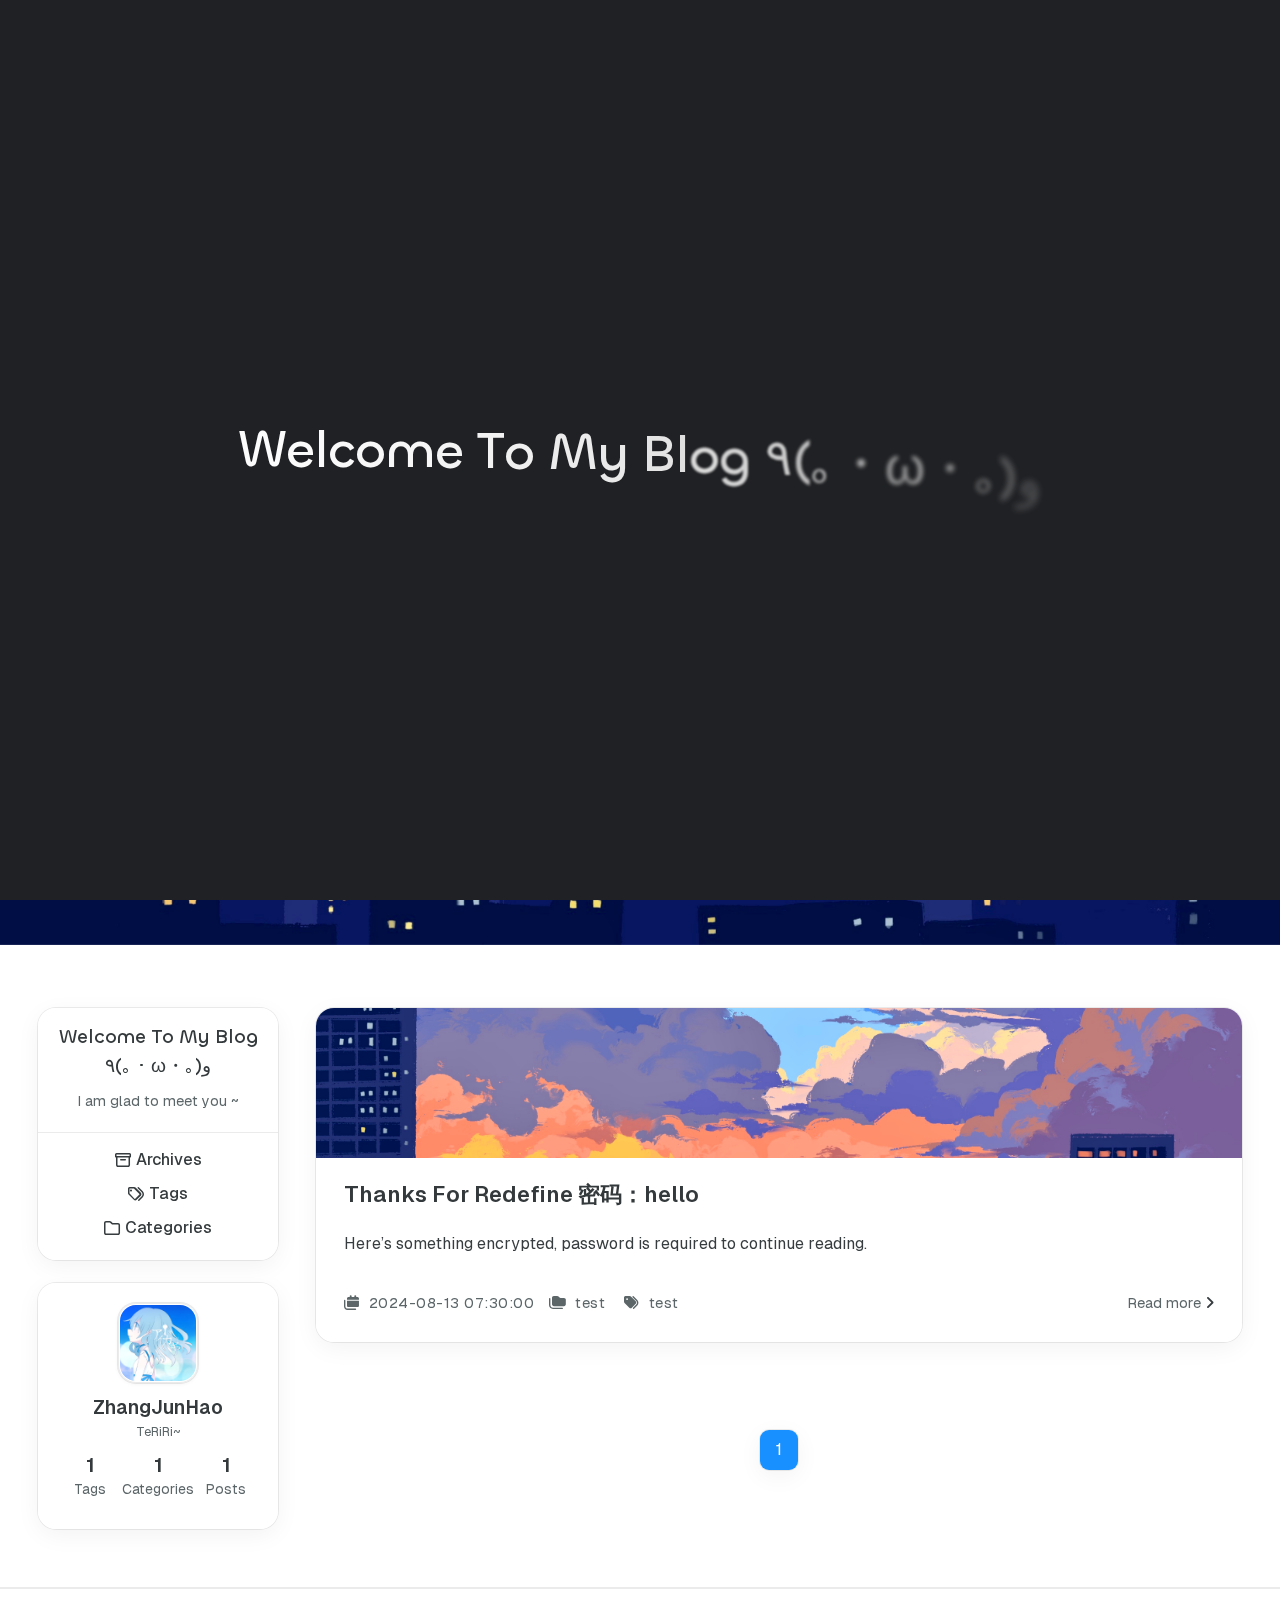
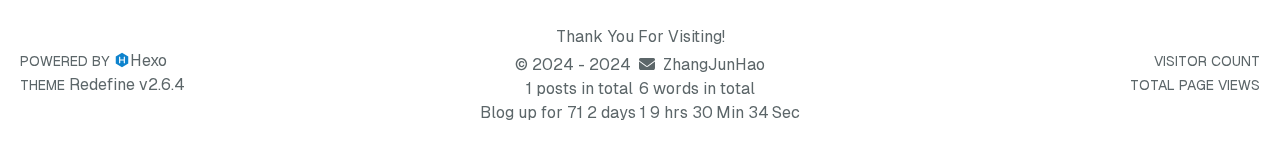
==== commit 8ee574cb: "Site updated: 2024-08-13 10:21:09" ====
--- a/index.html
+++ b/index.html
@@ -78,7 +78,7 @@
 
     <script id="hexo-configurations">
     window.config = {"hostname":"zjh.zeabur.app","root":"/","language":"en","path":"search.xml"};
-    window.theme = {"articles":{"style":{"font_size":"16px","line_height":1.5,"image_border_radius":"14px","image_alignment":"center","image_caption":false,"link_icon":true,"title_alignment":"left","headings_top_spacing":{"h1":"3.2rem","h2":"2.4rem","h3":"1.9rem","h4":"1.6rem","h5":"1.4rem","h6":"1.3rem"}},"word_count":{"enable":true,"count":true,"min2read":true},"author_label":{"enable":false,"auto":false,"list":["TeRiRi~"]},"code_block":{"copy":true,"style":"mac","font":{"enable":false,"family":null,"url":null}},"toc":{"enable":true,"max_depth":3,"number":false,"expand":true,"init_open":true},"copyright":{"enable":true,"default":"cc_by_nc_sa"},"lazyload":true,"recommendation":{"enable":false,"title":"推荐阅读","limit":3,"mobile_limit":2,"placeholder":"/images/wallhaven-wqery6-light.webp","skip_dirs":[]}},"colors":{"primary":"#1890ff","secondary":null,"default_mode":"light"},"global":{"fonts":{"chinese":{"enable":false,"family":null,"url":null},"english":{"enable":false,"family":null,"url":null}},"content_max_width":"1000px","sidebar_width":"210px","hover":{"shadow":true,"scale":true},"scroll_progress":{"bar":false,"percentage":true},"website_counter":{"url":"https://cn.vercount.one/js","enable":true,"site_pv":true,"site_uv":true,"post_pv":true},"single_page":true,"preloader":true,"open_graph":true,"google_analytics":{"enable":false,"id":null}},"home_banner":{"enable":true,"style":"fixed","image":{"light":"/images/bg_light.jpg","dark":"/images/bg_dark.webp"},"title":"Happy Every Day","subtitle":{"text":["相信奇迹的人，本身就和奇迹一样了不起。","从此，风有了轨迹，花有花语，四季有姓名。我有了归宿，必须守护的风景。","如果傻瓜才能坚持梦想， 那就叫我大傻瓜吧！","希望是不是脆弱，用不着你来告诉我。"],"hitokoto":{"enable":false,"api":"https://v1.hitokoto.cn"},"typing_speed":100,"backing_speed":80,"starting_delay":500,"backing_delay":1500,"loop":true,"smart_backspace":true},"text_color":{"light":"#000000","dark":"#d1d1b6"},"text_style":{"title_size":"2.8rem","subtitle_size":"1.5rem","line_height":1.2},"custom_font":{"enable":false,"family":null,"url":null},"social_links":{"enable":false,"style":"default","links":{"github":null,"instagram":null,"zhihu":null,"twitter":null,"email":null},"qrs":{"weixin":null}}},"plugins":{"feed":{"enable":false},"aplayer":{"enable":false,"type":"fixed","audios":[{"name":null,"artist":null,"url":null,"cover":null,"lrc":null}]},"mermaid":{"enable":false,"version":"9.3.0"}},"version":"2.6.4","navbar":{"auto_hide":false,"color":{"left":"#f78736","right":"#367df7","transparency":35},"width":{"home":"1200px","pages":"1000px"},"links":{"Home":{"path":"/","icon":"fa-regular fa-house"},"Archives":{"path":"/archives","icon":"fa-regular fa-archive"},"Tags":{"path":"/tags","icon":"fa-solid fa-tags"},"Categories":{"path":"/categories","icon":"fa-solid fa-folder"}},"search":{"enable":true,"preload":true},"tags":{"Tags":"标签","icon":"fa-solid fa-tags","path":"/tags/"},"categories":{"Categories":"分类","icon":"fa-solid fa-folder","path":"/categories/"}},"page_templates":{"friends_column":2,"tags_style":"blur"},"home":{"sidebar":{"enable":true,"position":"left","first_item":"menu","announcement":"I am glad to meet you ~","show_on_mobile":true,"links":{"Archives":{"path":"/archives","icon":"fa-regular fa-archive"},"Tags":{"path":"/tags","icon":"fa-regular fa-tags"},"Categories":{"path":"/categories","icon":"fa-regular fa-folder"}}},"article_date_format":"YYYY-MM-DD HH:mm:ss","categories":{"enable":true,"limit":3},"tags":{"enable":true,"limit":3}},"footerStart":"2024/8/11 00:00:00"};
+    window.theme = {"articles":{"style":{"font_size":"16px","line_height":1.5,"image_border_radius":"14px","image_alignment":"center","image_caption":false,"link_icon":true,"title_alignment":"left","headings_top_spacing":{"h1":"3.2rem","h2":"2.4rem","h3":"1.9rem","h4":"1.6rem","h5":"1.4rem","h6":"1.3rem"}},"word_count":{"enable":true,"count":true,"min2read":true},"author_label":{"enable":true,"auto":false,"list":["TeRiRi~"]},"code_block":{"copy":true,"style":"mac","font":{"enable":false,"family":null,"url":null}},"toc":{"enable":true,"max_depth":3,"number":false,"expand":true,"init_open":true},"copyright":{"enable":true,"default":"cc_by_nc_sa"},"lazyload":true,"recommendation":{"enable":false,"title":"推荐阅读","limit":3,"mobile_limit":2,"placeholder":"/images/wallhaven-wqery6-light.webp","skip_dirs":[]}},"colors":{"primary":"#1890ff","secondary":null,"default_mode":"light"},"global":{"fonts":{"chinese":{"enable":false,"family":null,"url":null},"english":{"enable":false,"family":null,"url":null}},"content_max_width":"1000px","sidebar_width":"210px","hover":{"shadow":true,"scale":true},"scroll_progress":{"bar":false,"percentage":true},"website_counter":{"url":"https://cn.vercount.one/js","enable":true,"site_pv":true,"site_uv":true,"post_pv":true},"single_page":true,"preloader":true,"open_graph":true,"google_analytics":{"enable":false,"id":null}},"home_banner":{"enable":true,"style":"fixed","image":{"light":"/images/bg_light.jpg","dark":"/images/bg_dark.webp"},"title":"Happy Every Day","subtitle":{"text":["相信奇迹的人，本身就和奇迹一样了不起。","从此，风有了轨迹，花有花语，四季有姓名。我有了归宿，必须守护的风景。","如果傻瓜才能坚持梦想， 那就叫我大傻瓜吧！","希望是不是脆弱，用不着你来告诉我。"],"hitokoto":{"enable":false,"api":"https://v1.hitokoto.cn"},"typing_speed":100,"backing_speed":80,"starting_delay":500,"backing_delay":1500,"loop":true,"smart_backspace":true},"text_color":{"light":"#000000","dark":"#d1d1b6"},"text_style":{"title_size":"2.8rem","subtitle_size":"1.5rem","line_height":1.2},"custom_font":{"enable":false,"family":null,"url":null},"social_links":{"enable":false,"style":"default","links":{"github":null,"instagram":null,"zhihu":null,"twitter":null,"email":null},"qrs":{"weixin":null}}},"plugins":{"feed":{"enable":false},"aplayer":{"enable":false,"type":"fixed","audios":[{"name":null,"artist":null,"url":null,"cover":null,"lrc":null}]},"mermaid":{"enable":false,"version":"9.3.0"}},"version":"2.6.4","navbar":{"auto_hide":false,"color":{"left":"#f78736","right":"#367df7","transparency":35},"width":{"home":"1200px","pages":"1000px"},"links":{"Home":{"path":"/","icon":"fa-regular fa-house"},"Archives":{"path":"/archives","icon":"fa-regular fa-archive"},"Tags":{"path":"/tags","icon":"fa-solid fa-tags"},"Categories":{"path":"/categories","icon":"fa-solid fa-folder"}},"search":{"enable":true,"preload":true},"tags":{"Tags":"标签","icon":"fa-solid fa-tags","path":"/tags/"},"categories":{"Categories":"分类","icon":"fa-solid fa-folder","path":"/categories/"}},"page_templates":{"friends_column":2,"tags_style":"blur"},"home":{"sidebar":{"enable":true,"position":"left","first_item":"menu","announcement":"I am glad to meet you ~","show_on_mobile":true,"links":{"Archives":{"path":"/archives","icon":"fa-regular fa-archive"},"Tags":{"path":"/tags","icon":"fa-regular fa-tags"},"Categories":{"path":"/categories","icon":"fa-regular fa-folder"}}},"article_date_format":"YYYY-MM-DD HH:mm:ss","categories":{"enable":true,"limit":3},"tags":{"enable":true,"limit":3}},"footerStart":"2024/8/11 00:00:00"};
     window.lang_ago = {"second":"%s seconds ago","minute":"%s minutes ago","hour":"%s hours ago","day":"%s days ago","week":"%s weeks ago","month":"%s months ago","year":"%s years ago"};
     window.data = {"masonry":false};
   </script>
@@ -608,6 +608,8 @@
 </div>
                 <div class="author flex flex-col justify-center my-2.5 mx-0">
     <div class="name">ZhangJunHao</div>
+    
+        <div class="label">TeRiRi~</div>
     
 </div>
                 <div class="statistics flex justify-around my-2.5">
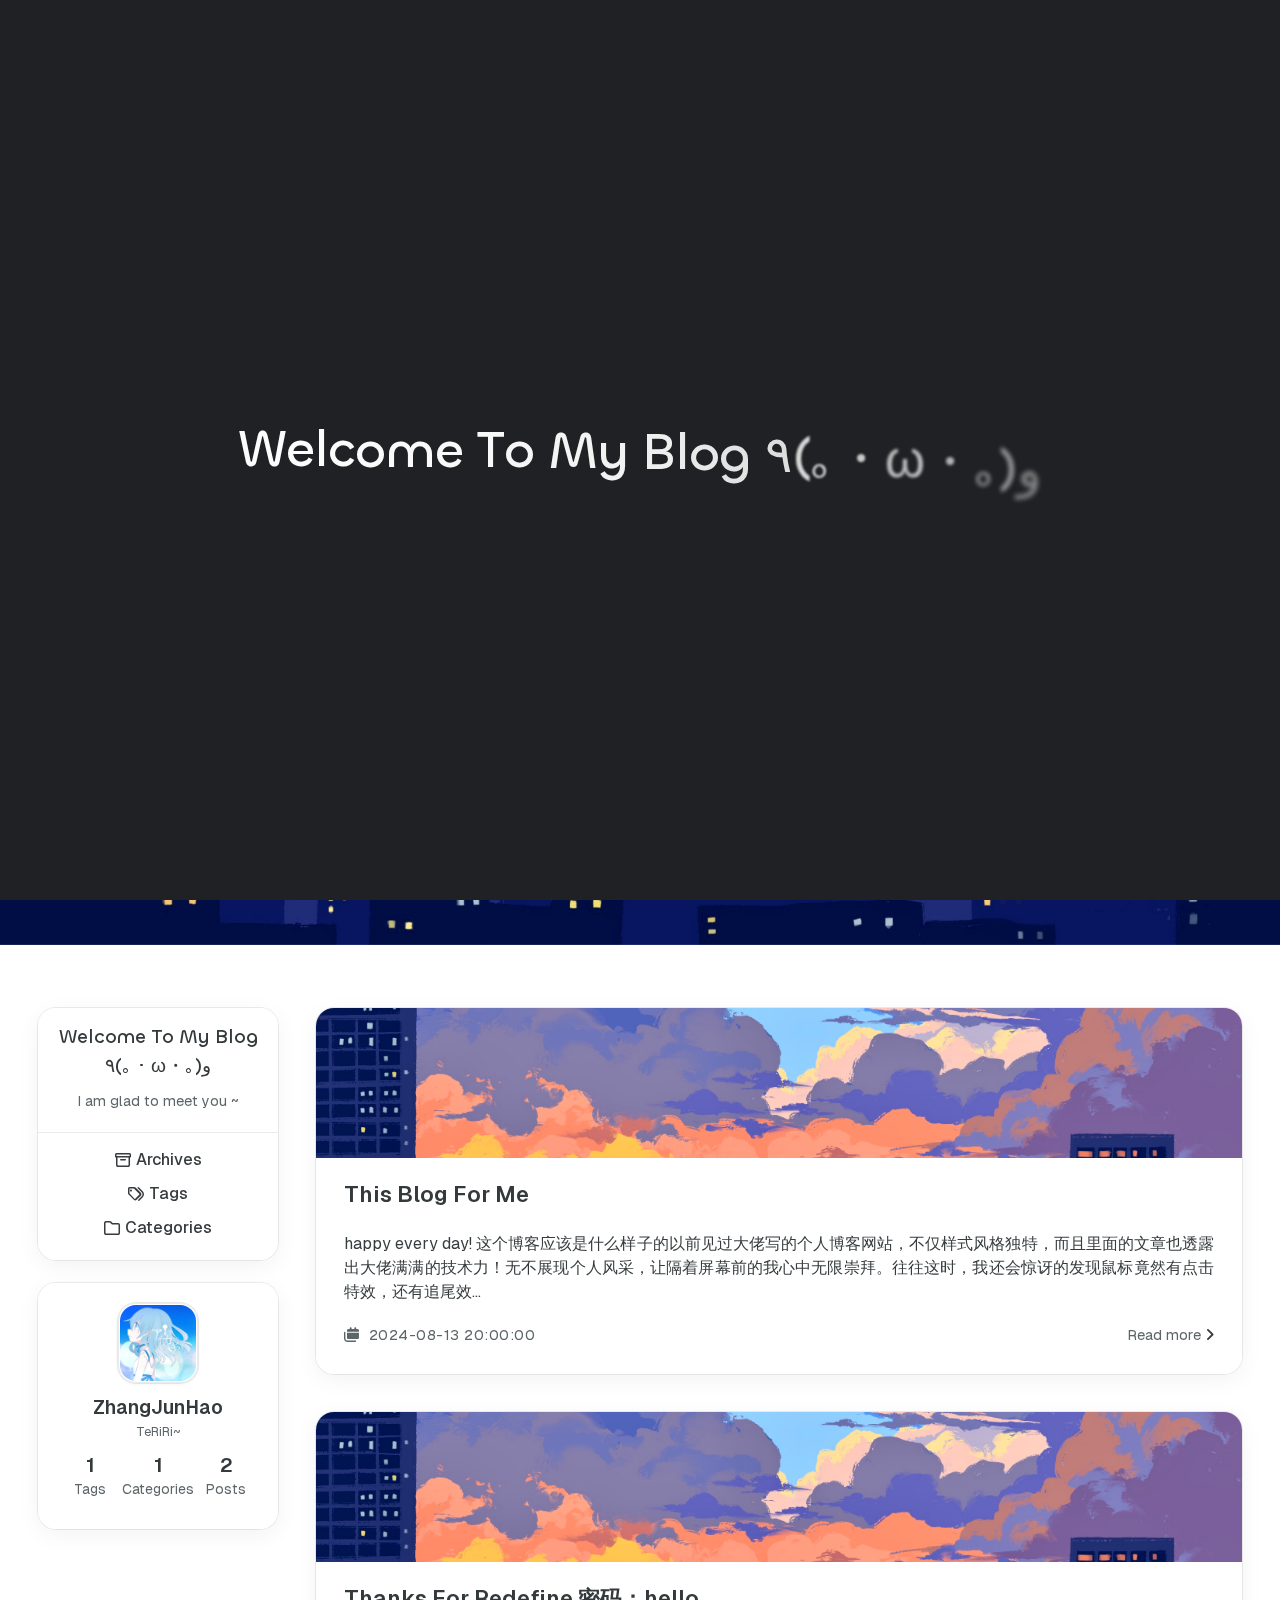
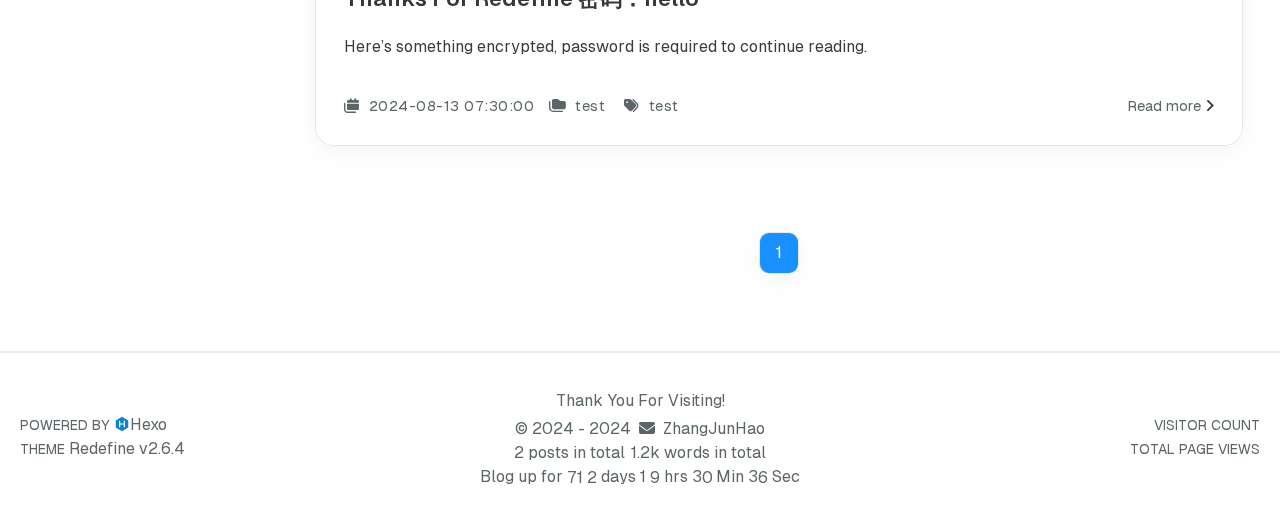
==== commit d1e9284d: "Site updated: 2024-08-13 18:40:37" ====
--- a/index.html
+++ b/index.html
@@ -540,7 +540,7 @@
         <div class="label text-third-text-color text-sm">Categories</div>
     </a>
     <a class="item tag-count-item flex flex-col justify-center items-center w-20" href="/archives">
-        <div class="number text-2xl sm:text-xl text-second-text-color font-semibold">1</div>
+        <div class="number text-2xl sm:text-xl text-second-text-color font-semibold">2</div>
         <div class="label text-third-text-color text-sm">Posts</div>
     </a>
 </div>
@@ -622,7 +622,7 @@
         <div class="label text-third-text-color text-sm">Categories</div>
     </a>
     <a class="item tag-count-item flex flex-col justify-center items-center w-20" href="/archives">
-        <div class="number text-2xl sm:text-xl text-second-text-color font-semibold">1</div>
+        <div class="number text-2xl sm:text-xl text-second-text-color font-semibold">2</div>
         <div class="label text-third-text-color text-sm">Posts</div>
     </a>
 </div>
@@ -639,6 +639,54 @@
                 
                     <div class="home-content-container">
     <ul class="home-article-list">
+        
+            <li class="home-article-item">
+
+                
+
+                
+                    
+                
+
+                
+                    <div id="home-article-thumbnail" class="home-article-thumbnail relative h-[150px] overflow-hidden rounded-t-large">
+                        <a href="/2024/08/13/This-Blog-For-Me/">
+                            <img src="/images/bg_light.jpg" alt="This Blog For Me" class="w-full h-full object-cover dark:brightness-75 transition-all" />
+                        </a>
+                    </div>
+                
+                <div class="flex flex-col gap-5 px-7 pb-7 pt-5">
+                    <h3 class="home-article-title">
+                        <a href="/2024/08/13/This-Blog-For-Me/">
+                            This Blog For Me
+                        </a>
+                    </h3>
+
+                    <div class="home-article-content markdown-body">
+                        
+                            happy every day!
+这个博客应该是什么样子的以前见过大佬写的个人博客网站，不仅样式风格独特，而且里面的文章也透露出大佬满满的技术力！无不展现个人风采，让隔着屏幕前的我心中无限崇拜。往往这时，我还会惊讶的发现鼠标竟然有点击特效，还有追尾效...
+                        
+                    </div>
+
+                    <div class="home-article-meta-info-container">
+    <div class="home-article-meta-info">
+        <span><i class="fa-solid fa-calendars"></i>&nbsp;
+            <span class="home-article-date" data-date="Tue Aug 13 2024 20:00:00 GMT+0800">
+                
+                    2024-08-13 20:00:00
+                
+            </span>
+        </span>
+        
+        
+    </div>
+
+    <a href="/2024/08/13/This-Blog-For-Me/">Read more<span class="seo-reader-text">This Blog For Me</span>&nbsp;<i class="fa-solid fa-angle-right"></i></a>
+</div>
+
+                </div>
+            </li>
         
             <li class="home-article-item">
 
@@ -752,11 +800,11 @@
                 
                 <p class="post-count space-x-0.5">
                     <span>
-                        1 posts in total
+                        2 posts in total
                     </span>
                     
                         <span>
-                            6 words in total
+                            1.2k words in total
                         </span>
                     
                 </p>
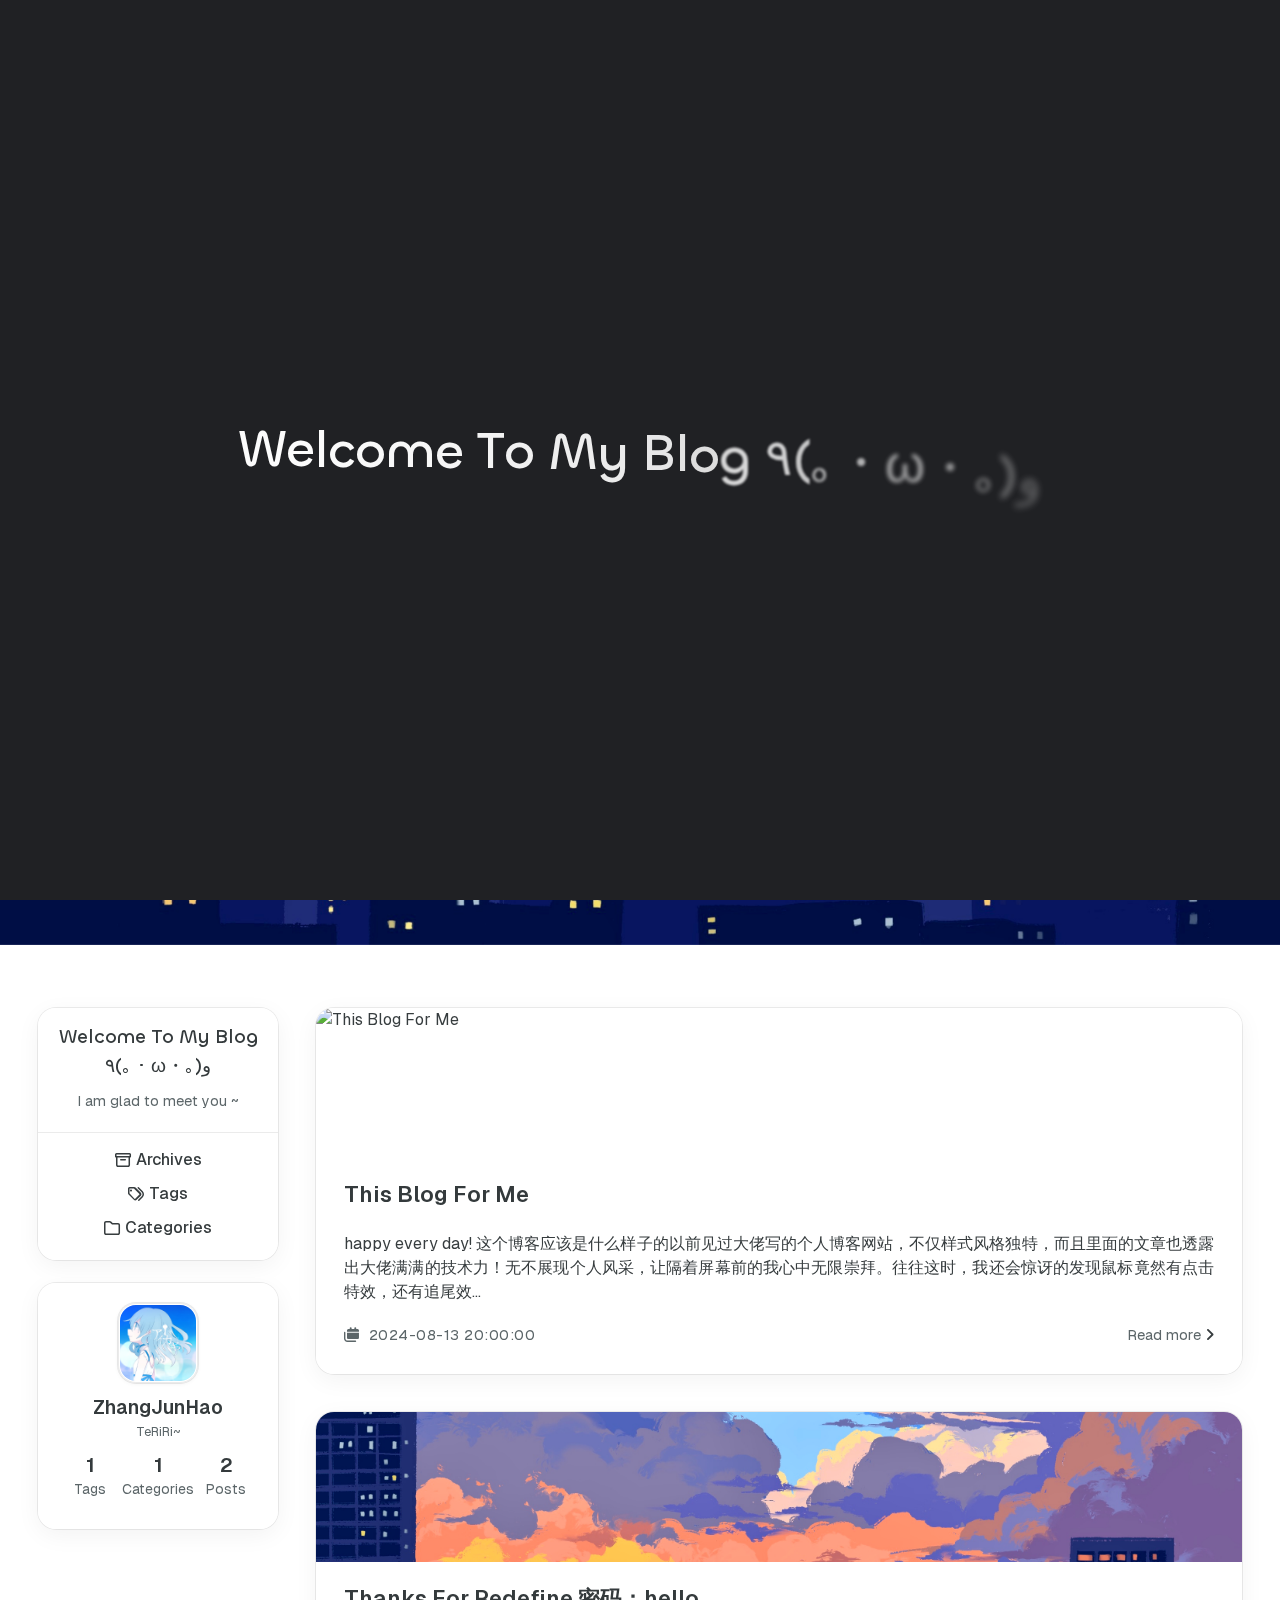
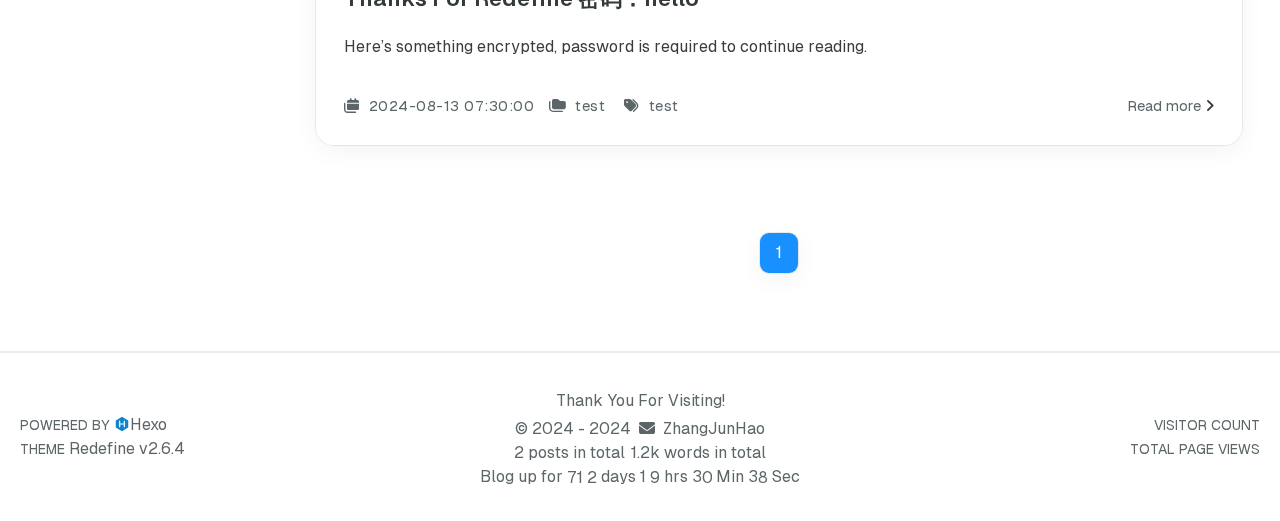
==== commit e8eaa04d: "Site updated: 2024-08-13 18:42:58" ====
--- a/index.html
+++ b/index.html
@@ -651,7 +651,7 @@
                 
                     <div id="home-article-thumbnail" class="home-article-thumbnail relative h-[150px] overflow-hidden rounded-t-large">
                         <a href="/2024/08/13/This-Blog-For-Me/">
-                            <img src="/images/bg_light.jpg" alt="This Blog For Me" class="w-full h-full object-cover dark:brightness-75 transition-all" />
+                            <img src="/images/%E5%8D%88%E4%BC%91.jpg" alt="This Blog For Me" class="w-full h-full object-cover dark:brightness-75 transition-all" />
                         </a>
                     </div>
                 
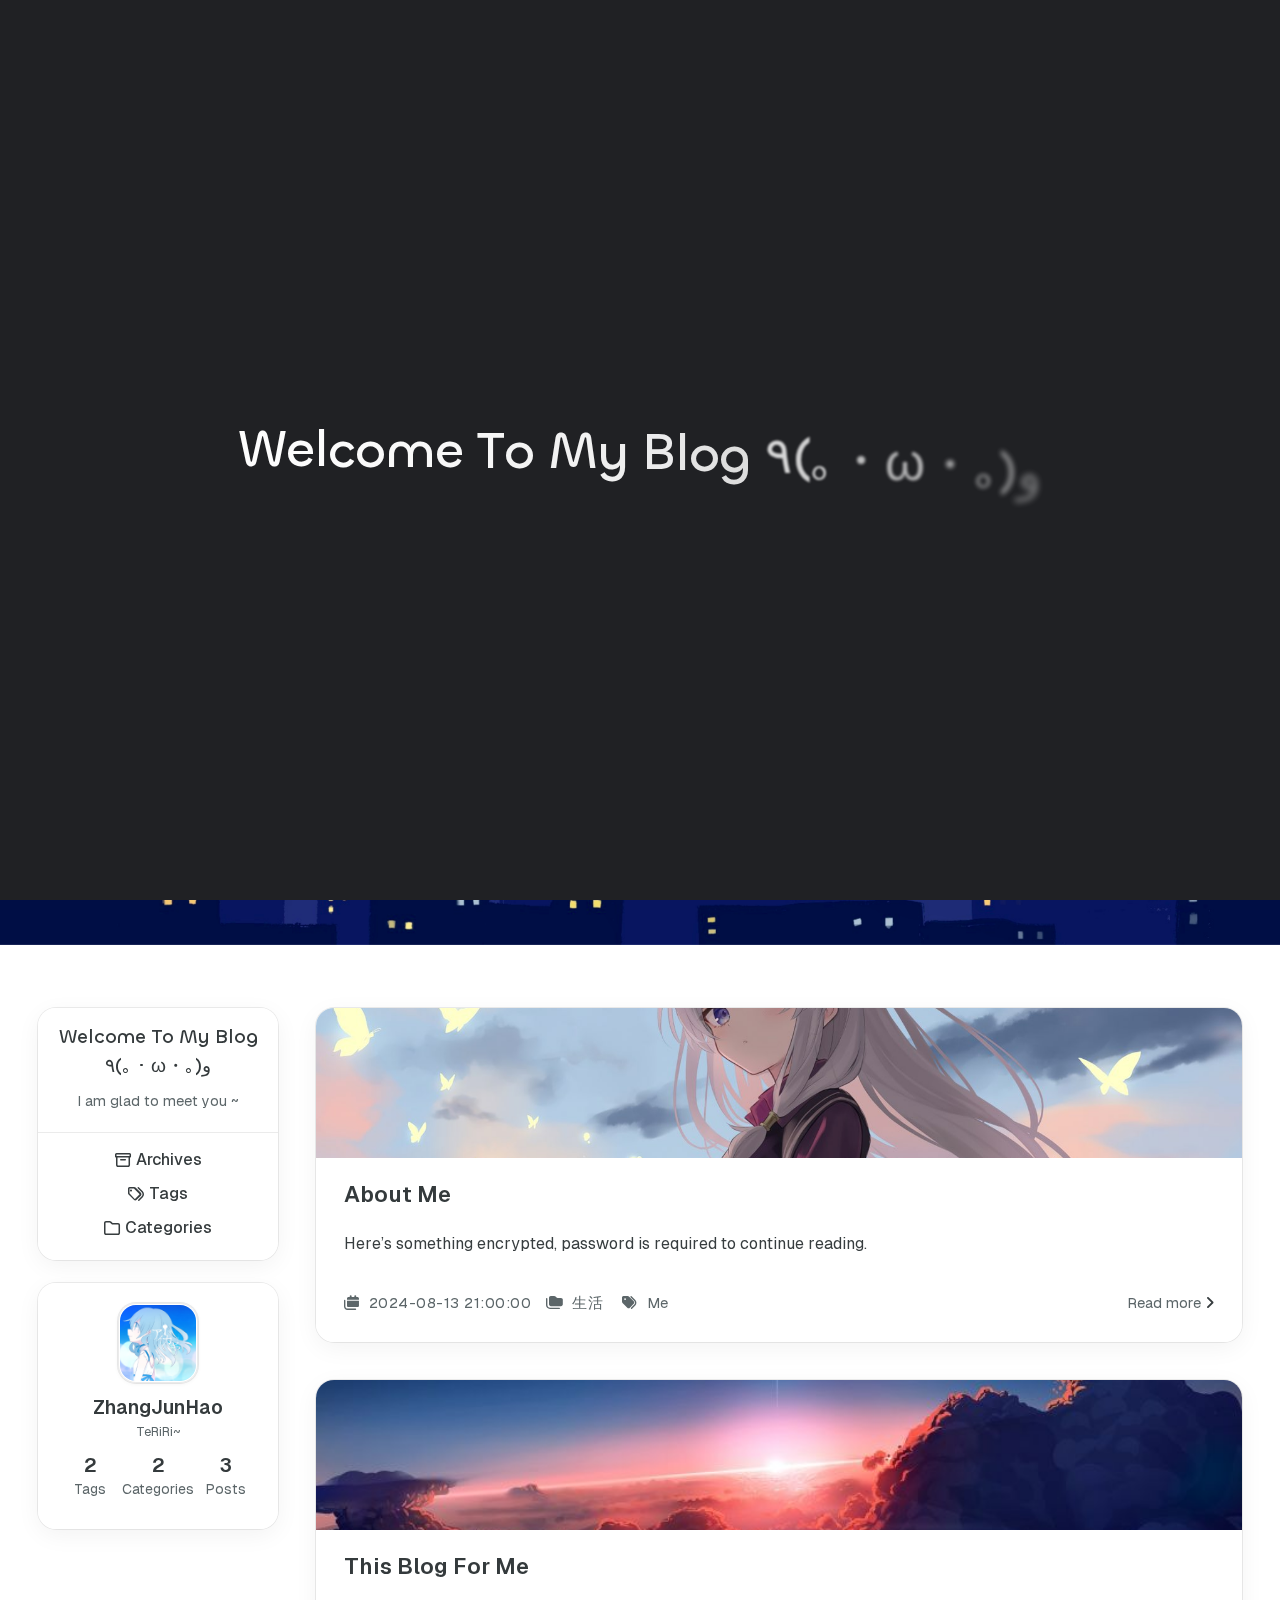
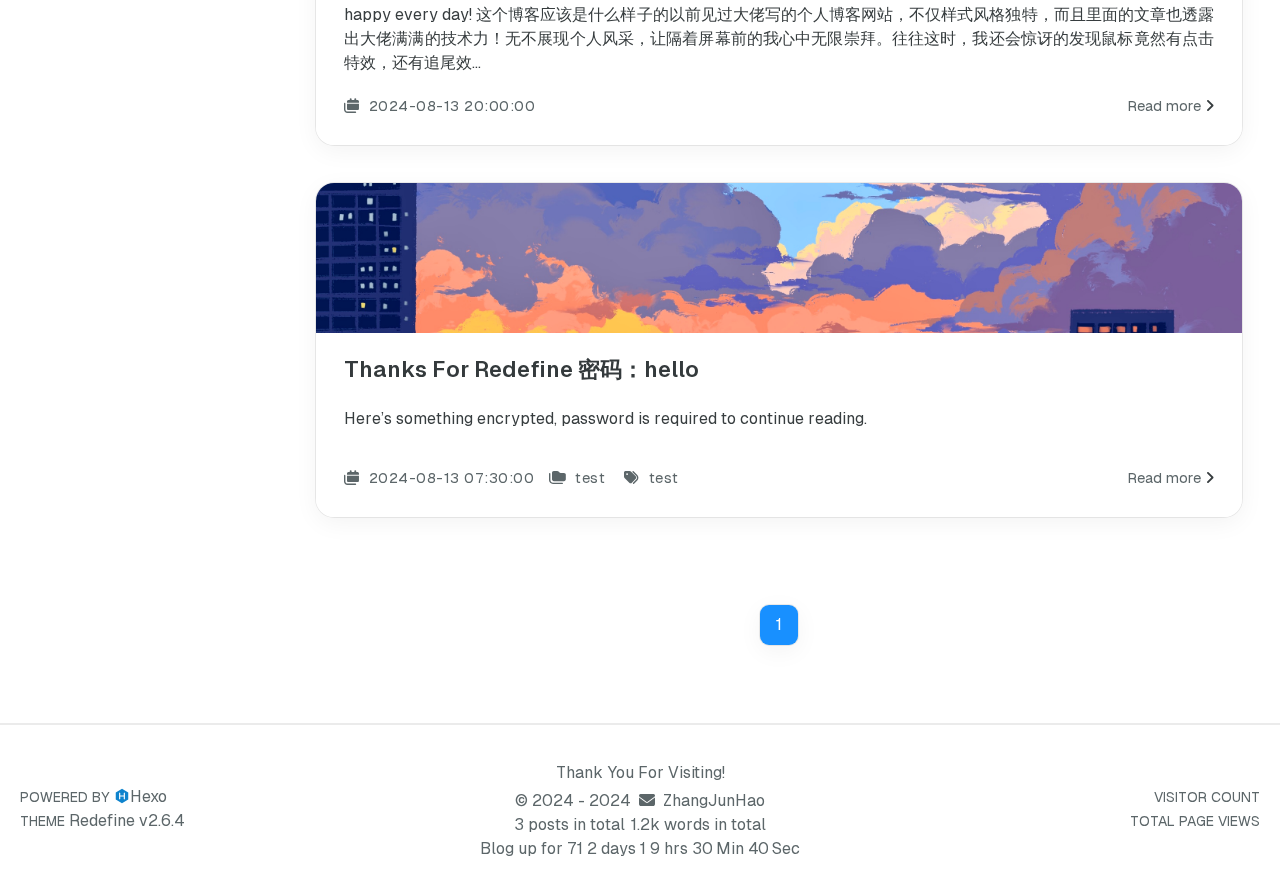
==== commit 885b2057: "Site updated: 2024-08-13 20:02:09" ====
--- a/index.html
+++ b/index.html
@@ -78,7 +78,7 @@
 
     <script id="hexo-configurations">
     window.config = {"hostname":"zjh.zeabur.app","root":"/","language":"en","path":"search.xml"};
-    window.theme = {"articles":{"style":{"font_size":"16px","line_height":1.5,"image_border_radius":"14px","image_alignment":"center","image_caption":false,"link_icon":true,"title_alignment":"left","headings_top_spacing":{"h1":"3.2rem","h2":"2.4rem","h3":"1.9rem","h4":"1.6rem","h5":"1.4rem","h6":"1.3rem"}},"word_count":{"enable":true,"count":true,"min2read":true},"author_label":{"enable":true,"auto":false,"list":["TeRiRi~"]},"code_block":{"copy":true,"style":"mac","font":{"enable":false,"family":null,"url":null}},"toc":{"enable":true,"max_depth":3,"number":false,"expand":true,"init_open":true},"copyright":{"enable":true,"default":"cc_by_nc_sa"},"lazyload":true,"recommendation":{"enable":false,"title":"推荐阅读","limit":3,"mobile_limit":2,"placeholder":"/images/wallhaven-wqery6-light.webp","skip_dirs":[]}},"colors":{"primary":"#1890ff","secondary":null,"default_mode":"light"},"global":{"fonts":{"chinese":{"enable":false,"family":null,"url":null},"english":{"enable":false,"family":null,"url":null}},"content_max_width":"1000px","sidebar_width":"210px","hover":{"shadow":true,"scale":true},"scroll_progress":{"bar":false,"percentage":true},"website_counter":{"url":"https://cn.vercount.one/js","enable":true,"site_pv":true,"site_uv":true,"post_pv":true},"single_page":true,"preloader":true,"open_graph":true,"google_analytics":{"enable":false,"id":null}},"home_banner":{"enable":true,"style":"fixed","image":{"light":"/images/bg_light.jpg","dark":"/images/bg_dark.webp"},"title":"Happy Every Day","subtitle":{"text":["相信奇迹的人，本身就和奇迹一样了不起。","从此，风有了轨迹，花有花语，四季有姓名。我有了归宿，必须守护的风景。","如果傻瓜才能坚持梦想， 那就叫我大傻瓜吧！","希望是不是脆弱，用不着你来告诉我。"],"hitokoto":{"enable":false,"api":"https://v1.hitokoto.cn"},"typing_speed":100,"backing_speed":80,"starting_delay":500,"backing_delay":1500,"loop":true,"smart_backspace":true},"text_color":{"light":"#000000","dark":"#d1d1b6"},"text_style":{"title_size":"2.8rem","subtitle_size":"1.5rem","line_height":1.2},"custom_font":{"enable":false,"family":null,"url":null},"social_links":{"enable":false,"style":"default","links":{"github":null,"instagram":null,"zhihu":null,"twitter":null,"email":null},"qrs":{"weixin":null}}},"plugins":{"feed":{"enable":false},"aplayer":{"enable":false,"type":"fixed","audios":[{"name":null,"artist":null,"url":null,"cover":null,"lrc":null}]},"mermaid":{"enable":false,"version":"9.3.0"}},"version":"2.6.4","navbar":{"auto_hide":false,"color":{"left":"#f78736","right":"#367df7","transparency":35},"width":{"home":"1200px","pages":"1000px"},"links":{"Home":{"path":"/","icon":"fa-regular fa-house"},"Archives":{"path":"/archives","icon":"fa-regular fa-archive"},"Tags":{"path":"/tags","icon":"fa-solid fa-tags"},"Categories":{"path":"/categories","icon":"fa-solid fa-folder"}},"search":{"enable":true,"preload":true},"tags":{"Tags":"标签","icon":"fa-solid fa-tags","path":"/tags/"},"categories":{"Categories":"分类","icon":"fa-solid fa-folder","path":"/categories/"}},"page_templates":{"friends_column":2,"tags_style":"blur"},"home":{"sidebar":{"enable":true,"position":"left","first_item":"menu","announcement":"I am glad to meet you ~","show_on_mobile":true,"links":{"Archives":{"path":"/archives","icon":"fa-regular fa-archive"},"Tags":{"path":"/tags","icon":"fa-regular fa-tags"},"Categories":{"path":"/categories","icon":"fa-regular fa-folder"}}},"article_date_format":"YYYY-MM-DD HH:mm:ss","categories":{"enable":true,"limit":3},"tags":{"enable":true,"limit":3}},"footerStart":"2024/8/11 00:00:00"};
+    window.theme = {"articles":{"style":{"font_size":"16px","line_height":1.5,"image_border_radius":"14px","image_alignment":"center","image_caption":false,"link_icon":true,"title_alignment":"left","headings_top_spacing":{"h1":"3.2rem","h2":"2.4rem","h3":"1.9rem","h4":"1.6rem","h5":"1.4rem","h6":"1.3rem"}},"word_count":{"enable":true,"count":true,"min2read":true},"author_label":{"enable":true,"auto":false,"list":["TeRiRi~"]},"code_block":{"copy":true,"style":"mac","font":{"enable":false,"family":null,"url":null}},"toc":{"enable":true,"max_depth":3,"number":false,"expand":true,"init_open":true},"copyright":{"enable":true,"default":"cc_by_nc_sa"},"lazyload":true,"recommendation":{"enable":false,"title":"推荐阅读","limit":3,"mobile_limit":2,"placeholder":"/images/wallhaven-wqery6-light.webp","skip_dirs":[]}},"colors":{"primary":"#1890ff","secondary":null,"default_mode":"light"},"global":{"fonts":{"chinese":{"enable":false,"family":null,"url":null},"english":{"enable":false,"family":null,"url":null}},"content_max_width":"1000px","sidebar_width":"210px","hover":{"shadow":true,"scale":true},"scroll_progress":{"bar":false,"percentage":true},"website_counter":{"url":"https://cn.vercount.one/js","enable":true,"site_pv":true,"site_uv":true,"post_pv":true},"single_page":true,"preloader":true,"open_graph":true,"google_analytics":{"enable":false,"id":null}},"home_banner":{"enable":true,"style":"fixed","image":{"light":"/images/bg_light.jpg","dark":"/images/bg_dark.webp"},"title":"Happy Every Day","subtitle":{"text":["相信奇迹的人，本身就和奇迹一样了不起。","从此，风有了轨迹，花有花语，四季有姓名。我有了归宿，必须守护的风景。","如果傻瓜才能坚持梦想， 那就叫我大傻瓜吧！","希望是不是脆弱，用不着你来告诉我。"],"hitokoto":{"enable":false,"api":"https://v1.hitokoto.cn"},"typing_speed":100,"backing_speed":80,"starting_delay":500,"backing_delay":1500,"loop":true,"smart_backspace":true},"text_color":{"light":"#000000","dark":"#d1d1b6"},"text_style":{"title_size":"2.8rem","subtitle_size":"1.5rem","line_height":1.2},"custom_font":{"enable":false,"family":null,"url":null},"social_links":{"enable":false,"style":"default","links":{"github":null,"instagram":null,"zhihu":null,"twitter":null,"email":null},"qrs":{"weixin":null}}},"plugins":{"feed":{"enable":false},"aplayer":{"enable":true,"type":"fixed","audios":[{"name":"环游星空","artist":"Gifty","url":"music/Gifty - 环游星空.mp3","cover":"images/avatar.jpg","lrc":null},{"name":"偷腥","artist":"hanser","url":"music/hanser - 偷腥.mp3","cover":"images/avatar.jpg","lrc":null},{"name":"Connected Sky","artist":"KARUT","url":"music/KARUT - Connected Sky.mp3","cover":"images/avatar.jpg","lrc":null},{"name":"Fall To","artist":"Kelsey James","url":"music/Kelsey James - Fall To.mp3","cover":"images/avatar.jpg","lrc":null},{"name":"Play on","artist":"Kelsey James","url":"music/Kelsey James - Play on.mp3","cover":"images/avatar.jpg","lrc":null},{"name":"Constant Moderato Piano Arrange","artist":"Mitsukiyo","url":"music/Mitsukiyo - Constant Moderato Piano Arrange.mp3","cover":"images/avatar.jpg","lrc":null},{"name":"Lovely Picnic","artist":"Mitsukiyo","url":"music/Mitsukiyo - Lovely Picnic.mp3","cover":"images/avatar.jpg","lrc":null},{"name":"幸好","artist":"不二","url":"music/不二 - 幸好.mp3","cover":"images/avatar.jpg","lrc":null},{"name":"成长的路口","artist":"咖啡因乐队","url":"music/咖啡因乐队 - 成长的路口.mp3","cover":"images/avatar.jpg","lrc":null},{"name":"心做し (心理作用)","artist":"鹿乃","url":"music/鹿乃 - 心做し (心理作用).mp3","cover":"images/avatar.jpg","lrc":null},{"name":"優しさの記憶 (Memories of Kindness)","artist":"鹿乃","url":"music/鹿乃 - 優しさの記憶 (Memories of Kindness).mp3","cover":"images/avatar.jpg","lrc":null},{"name":"一梦千宵","artist":"苏逸_Suyi、洛天依","url":"music/苏逸_Suyi、洛天依 - 一梦千宵.mp3","cover":"images/avatar.jpg","lrc":null},{"name":"Clear Morning","artist":"小倉唯","url":"music/小倉唯 - Clear Morning.mp3","cover":"images/avatar.jpg","lrc":null},{"name":"メランコリック (忧郁症患者)","artist":"伊東歌詞太郎","url":"music/伊東歌詞太郎 - メランコリック (忧郁症患者).mp3","cover":"images/avatar.jpg","lrc":null},{"name":"迷彩晚礼服","artist":"陈明憙Jocelyn","url":"陈明憙Jocelyn - 迷彩晚礼服# audio url","cover":"images/avatar.jpg","lrc":null}]},"mermaid":{"enable":false,"version":"9.3.0"}},"version":"2.6.4","navbar":{"auto_hide":false,"color":{"left":"#f78736","right":"#367df7","transparency":35},"width":{"home":"1200px","pages":"1000px"},"links":{"Home":{"path":"/","icon":"fa-regular fa-house"},"Archives":{"path":"/archives","icon":"fa-regular fa-archive"},"Tags":{"path":"/tags","icon":"fa-solid fa-tags"},"Categories":{"path":"/categories","icon":"fa-solid fa-folder"}},"search":{"enable":true,"preload":true},"tags":{"Tags":"标签","icon":"fa-solid fa-tags","path":"/tags/"},"categories":{"Categories":"分类","icon":"fa-solid fa-folder","path":"/categories/"}},"page_templates":{"friends_column":2,"tags_style":"blur"},"home":{"sidebar":{"enable":true,"position":"left","first_item":"menu","announcement":"I am glad to meet you ~","show_on_mobile":true,"links":{"Archives":{"path":"/archives","icon":"fa-regular fa-archive"},"Tags":{"path":"/tags","icon":"fa-regular fa-tags"},"Categories":{"path":"/categories","icon":"fa-regular fa-folder"}}},"article_date_format":"YYYY-MM-DD HH:mm:ss","categories":{"enable":true,"limit":3},"tags":{"enable":true,"limit":3}},"footerStart":"2024/8/11 00:00:00"};
     window.lang_ago = {"second":"%s seconds ago","minute":"%s minutes ago","hour":"%s hours ago","day":"%s days ago","week":"%s weeks ago","month":"%s months ago","year":"%s years ago"};
     window.data = {"masonry":false};
   </script>
@@ -532,15 +532,15 @@
 
         <div class="statistics flex justify-around my-2.5">
     <a class="item tag-count-item flex flex-col justify-center items-center w-20" href="/tags">
-        <div class="number text-2xl sm:text-xl text-second-text-color font-semibold">1</div>
+        <div class="number text-2xl sm:text-xl text-second-text-color font-semibold">2</div>
         <div class="label text-third-text-color text-sm">Tags</div>
     </a>
     <a class="item tag-count-item flex flex-col justify-center items-center w-20" href="/categories">
-        <div class="number text-2xl sm:text-xl text-second-text-color font-semibold">1</div>
+        <div class="number text-2xl sm:text-xl text-second-text-color font-semibold">2</div>
         <div class="label text-third-text-color text-sm">Categories</div>
     </a>
     <a class="item tag-count-item flex flex-col justify-center items-center w-20" href="/archives">
-        <div class="number text-2xl sm:text-xl text-second-text-color font-semibold">2</div>
+        <div class="number text-2xl sm:text-xl text-second-text-color font-semibold">3</div>
         <div class="label text-third-text-color text-sm">Posts</div>
     </a>
 </div>
@@ -614,15 +614,15 @@
 </div>
                 <div class="statistics flex justify-around my-2.5">
     <a class="item tag-count-item flex flex-col justify-center items-center w-20" href="/tags">
-        <div class="number text-2xl sm:text-xl text-second-text-color font-semibold">1</div>
+        <div class="number text-2xl sm:text-xl text-second-text-color font-semibold">2</div>
         <div class="label text-third-text-color text-sm">Tags</div>
     </a>
     <a class="item tag-count-item flex flex-col justify-center items-center w-20" href="/categories">
-        <div class="number text-2xl sm:text-xl text-second-text-color font-semibold">1</div>
+        <div class="number text-2xl sm:text-xl text-second-text-color font-semibold">2</div>
         <div class="label text-third-text-color text-sm">Categories</div>
     </a>
     <a class="item tag-count-item flex flex-col justify-center items-center w-20" href="/archives">
-        <div class="number text-2xl sm:text-xl text-second-text-color font-semibold">2</div>
+        <div class="number text-2xl sm:text-xl text-second-text-color font-semibold">3</div>
         <div class="label text-third-text-color text-sm">Posts</div>
     </a>
 </div>
@@ -650,8 +650,84 @@
 
                 
                     <div id="home-article-thumbnail" class="home-article-thumbnail relative h-[150px] overflow-hidden rounded-t-large">
+                        <a href="/2024/08/13/About-Me/">
+                            <img src="/images/%E7%88%B1%E4%BD%A0.jpg" alt="About Me" class="w-full h-full object-cover dark:brightness-75 transition-all" />
+                        </a>
+                    </div>
+                
+                <div class="flex flex-col gap-5 px-7 pb-7 pt-5">
+                    <h3 class="home-article-title">
+                        <a href="/2024/08/13/About-Me/">
+                            About Me
+                        </a>
+                    </h3>
+
+                    <div class="home-article-content markdown-body">
+                        
+                            <p>Here’s something encrypted, password is required to continue reading.</p>
+
+                        
+                    </div>
+
+                    <div class="home-article-meta-info-container">
+    <div class="home-article-meta-info">
+        <span><i class="fa-solid fa-calendars"></i>&nbsp;
+            <span class="home-article-date" data-date="Tue Aug 13 2024 21:00:00 GMT+0800">
+                
+                    2024-08-13 21:00:00
+                
+            </span>
+        </span>
+        
+            <span class="home-article-category">
+                <i class="fa-solid fa-folders"></i>&nbsp;
+            <ul>
+                
+                
+                    
+                        
+                        <li>
+                            <a href="/categories/%E7%94%9F%E6%B4%BB/">生活</a>&nbsp;
+                        </li>
+                    
+                    
+                
+            </ul>
+        </span>
+        
+        
+            <span class="home-article-tag">
+                <i class="fa-solid fa-tags"></i>&nbsp;
+                <ul>
+                    
+                        <li>
+                            
+                            <a href="/tags/Me/">Me</a>&nbsp;
+                        </li>
+                    
+                </ul>
+            </span>
+        
+    </div>
+
+    <a href="/2024/08/13/About-Me/">Read more<span class="seo-reader-text">About Me</span>&nbsp;<i class="fa-solid fa-angle-right"></i></a>
+</div>
+
+                </div>
+            </li>
+        
+            <li class="home-article-item">
+
+                
+
+                
+                    
+                
+
+                
+                    <div id="home-article-thumbnail" class="home-article-thumbnail relative h-[150px] overflow-hidden rounded-t-large">
                         <a href="/2024/08/13/This-Blog-For-Me/">
-                            <img src="/images/%E5%8D%88%E4%BC%91.jpg" alt="This Blog For Me" class="w-full h-full object-cover dark:brightness-75 transition-all" />
+                            <img src="/images/%E6%B5%81%E6%98%9F.jpg" alt="This Blog For Me" class="w-full h-full object-cover dark:brightness-75 transition-all" />
                         </a>
                     </div>
                 
@@ -800,7 +876,7 @@
                 
                 <p class="post-count space-x-0.5">
                     <span>
-                        2 posts in total
+                        3 posts in total
                     </span>
                     
                         <span>
@@ -1055,5 +1131,13 @@
 </div>
 
 
+    <div id="aplayer"></div>
+
+<script src="/js/libs/APlayer.min.js"></script>
+
+
+<script src="/js/plugins/aplayer.js"></script>
+
+
 </body>
 </html>
